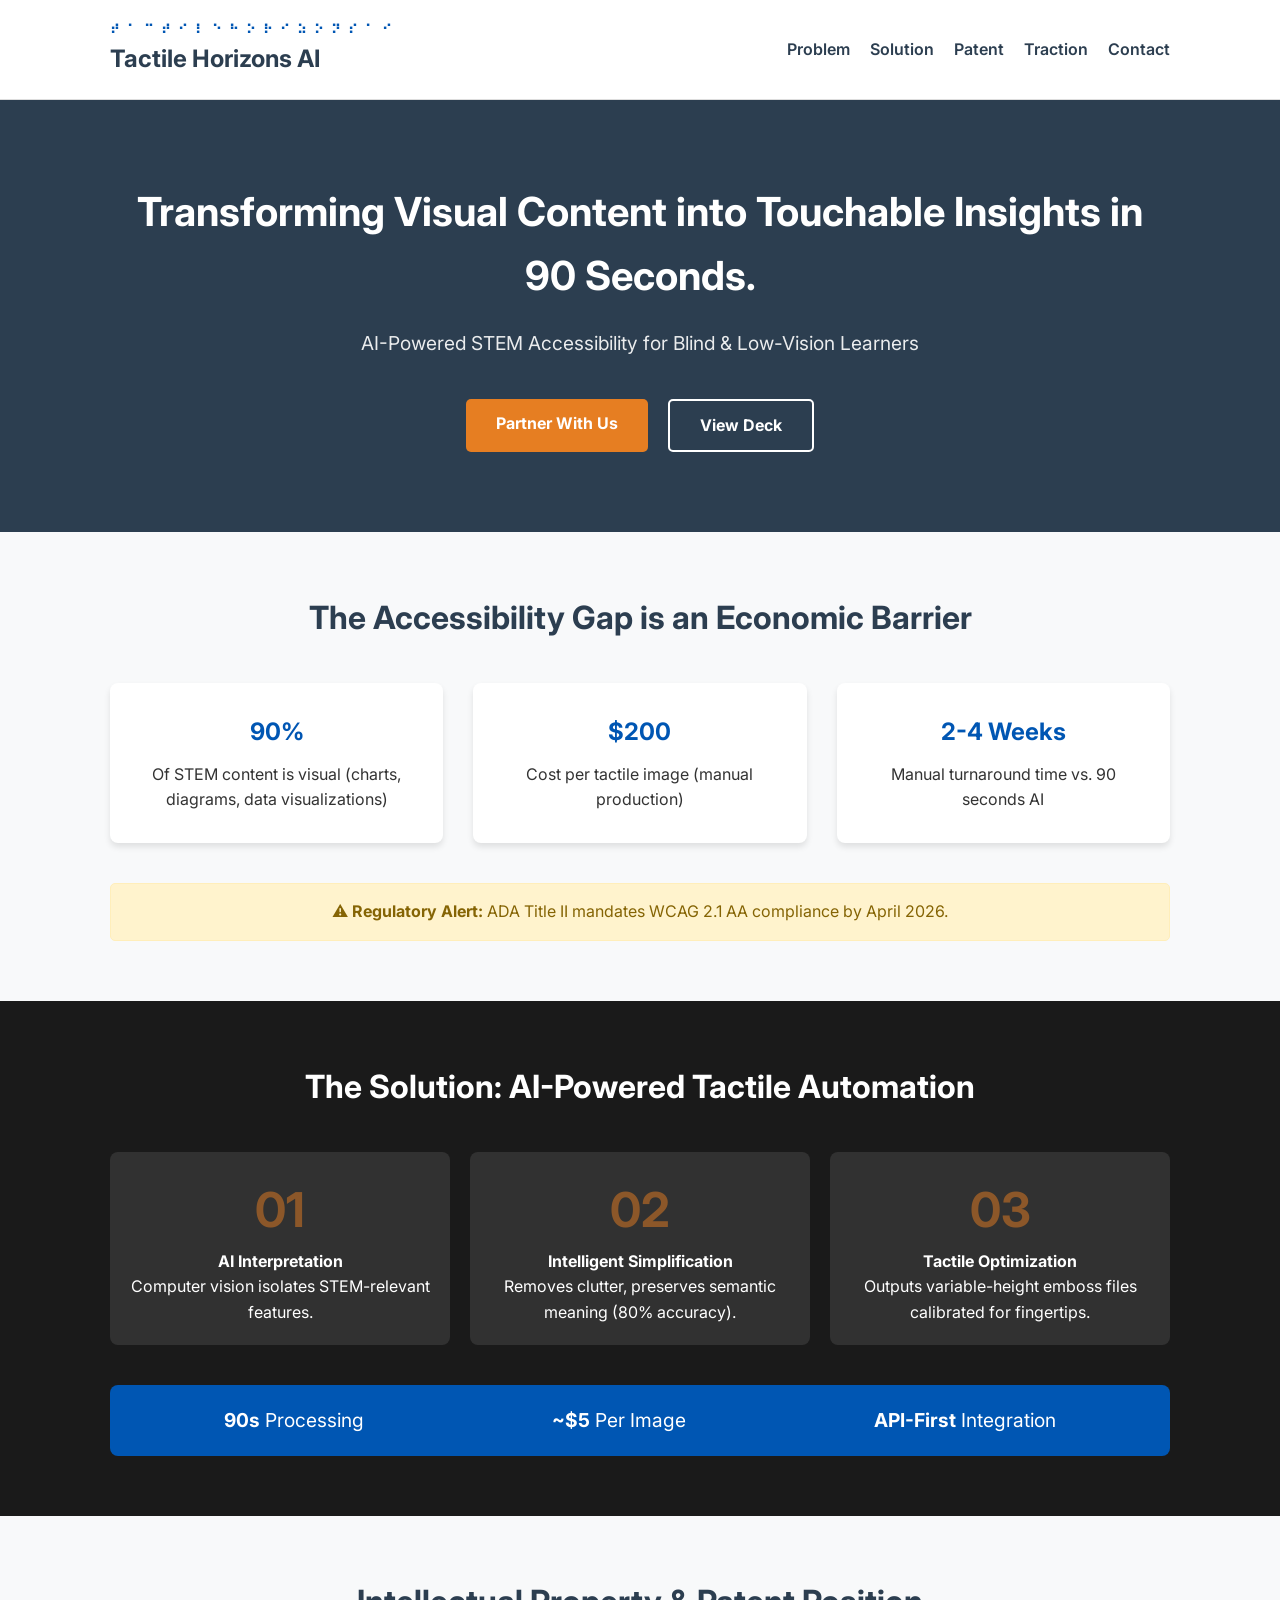
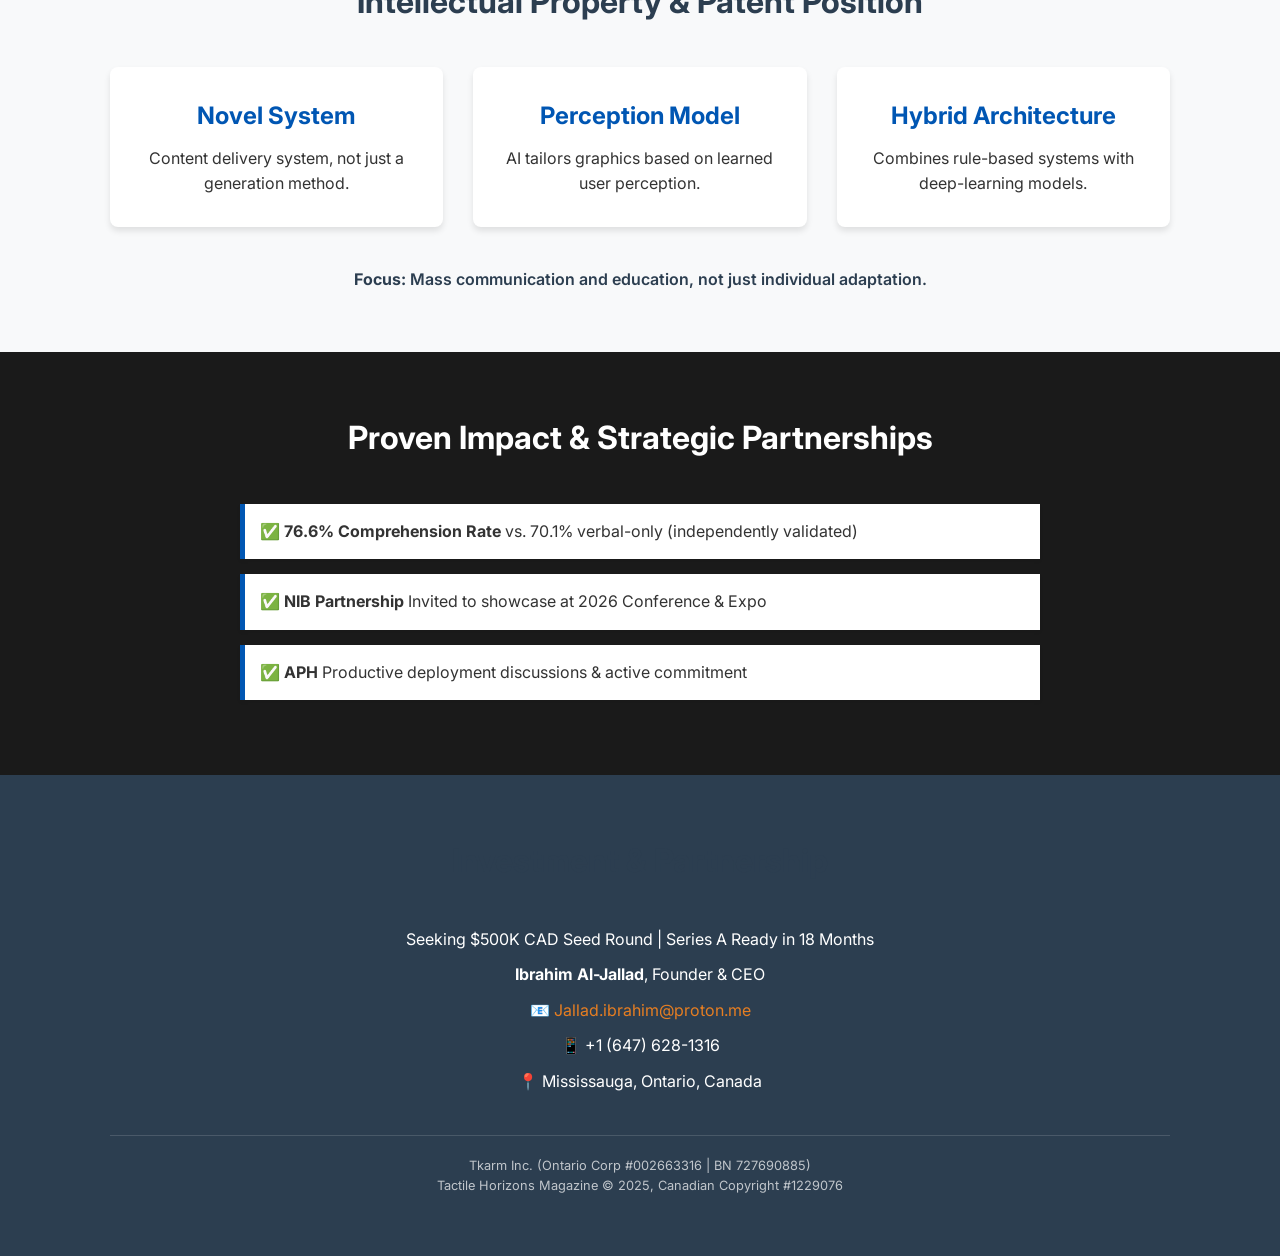
==== index.html @ e94f1ea8 "Add files via upload" ====
<!DOCTYPE html>
<html lang="en">
<head>
    <meta charset="UTF-8">
    <meta name="viewport" content="width=device-width, initial-scale=1.0">
    <meta name="description" content="Tactile Horizons AI transforms visual STEM content into optimized tactile graphics in 90 seconds. AI-Powered Accessibility for Blind & Low-Vision Learners.">
    <title>Tactile Horizons AI | STEM Accessibility</title>
    <link rel="stylesheet" href="styles.css">
    <!-- Google Fonts -->
    <link href="https://fonts.googleapis.com/css2?family=Inter:wght@400;600;700&display=swap" rel="stylesheet">
</head>
<body>

    <!-- Header -->
    <header>
        <div class="container">
            <div class="logo">
                <span class="braille">⠞ ⠁ ⠉ ⠞ ⠊ ⠇ ⠑ ⠓ ⠕ ⠗ ⠊ ⠵ ⠕ ⠝ ⠎ ⠁ ⠊</span>
                <h1>Tactile Horizons AI</h1>
            </div>
            <nav>
                <ul>
                    <li><a href="#problem">Problem</a></li>
                    <li><a href="#solution">Solution</a></li>
                    <li><a href="#patent">Patent</a></li>
                    <li><a href="#traction">Traction</a></li>
                    <li><a href="#contact">Contact</a></li>
                </ul>
            </nav>
        </div>
    </header>

    <!-- Hero Section -->
    <section class="hero">
        <div class="container">
            <h2>Transforming Visual Content into Touchable Insights in 90 Seconds.</h2>
            <p class="subtitle">AI-Powered STEM Accessibility for Blind & Low-Vision Learners</p>
            <div class="cta-group">
                <a href="#contact" class="btn primary">Partner With Us</a>
                <a href="https://tactilehorizonsai.github.io/" class="btn secondary">View Deck</a>
            </div>
        </div>
    </section>

    <!-- Problem Section -->
    <section id="problem" class="section-light">
        <div class="container">
            <h3>The Accessibility Gap is an Economic Barrier</h3>
            <div class="grid-3">
                <div class="card">
                    <h4>90%</h4>
                    <p>Of STEM content is visual (charts, diagrams, data visualizations)</p>
                </div>
                <div class="card">
                    <h4>$200</h4>
                    <p>Cost per tactile image (manual production)</p>
                </div>
                <div class="card">
                    <h4>2-4 Weeks</h4>
                    <p>Manual turnaround time vs. 90 seconds AI</p>
                </div>
            </div>
            <p class="alert">⚠️ <strong>Regulatory Alert:</strong> ADA Title II mandates WCAG 2.1 AA compliance by April 2026.</p>
        </div>
    </section>

    <!-- Solution Section -->
    <section id="solution" class="section-dark">
        <div class="container">
            <h3>The Solution: AI-Powered Tactile Automation</h3>
            <div class="process-flow">
                <div class="step">
                    <span class="step-num">01</span>
                    <h4>AI Interpretation</h4>
                    <p>Computer vision isolates STEM-relevant features.</p>
                </div>
                <div class="step">
                    <span class="step-num">02</span>
                    <h4>Intelligent Simplification</h4>
                    <p>Removes clutter, preserves semantic meaning (80% accuracy).</p>
                </div>
                <div class="step">
                    <span class="step-num">03</span>
                    <h4>Tactile Optimization</h4>
                    <p>Outputs variable-height emboss files calibrated for fingertips.</p>
                </div>
            </div>
            <div class="stats-bar">
                <div class="stat">
                    <strong>90s</strong> Processing
                </div>
                <div class="stat">
                    <strong>~$5</strong> Per Image
                </div>
                <div class="stat">
                    <strong>API-First</strong> Integration
                </div>
            </div>
        </div>
    </section>

    <!-- Patent Section (NEW) -->
    <section id="patent" class="section-light">
        <div class="container">
            <h3>Intellectual Property & Patent Position</h3>
            <div class="grid-3">
                <div class="card">
                    <h4>Novel System</h4>
                    <p>Content delivery system, not just a generation method.</p>
                </div>
                <div class="card">
                    <h4>Perception Model</h4>
                    <p>AI tailors graphics based on learned user perception.</p>
                </div>
                <div class="card">
                    <h4>Hybrid Architecture</h4>
                    <p>Combines rule-based systems with deep-learning models.</p>
                </div>
            </div>
            <p class="text-center"><strong>Focus:</strong> Mass communication and education, not just individual adaptation.</p>
        </div>
    </section>

    <!-- Traction Section -->
    <section id="traction" class="section-dark">
        <div class="container">
            <h3>Proven Impact & Strategic Partnerships</h3>
            <ul class="traction-list">
                <li>✅ <strong>76.6% Comprehension Rate</strong> vs. 70.1% verbal-only (independently validated)</li>
                <li>✅ <strong>NIB Partnership</strong> Invited to showcase at 2026 Conference & Expo</li>
                <li>✅ <strong>APH</strong> Productive deployment discussions & active commitment</li>
            </ul>
        </div>
    </section>

    <!-- Contact / Footer -->
    <footer id="contact">
        <div class="container">
            <h3>Investment & Partnership</h3>
            <p>Seeking $500K CAD Seed Round | Series A Ready in 18 Months</p>
            <div class="contact-info">
                <p><strong>Ibrahim Al-Jallad</strong>, Founder & CEO</p>
                <p>📧 <a href="mailto:Jallad.ibrahim@proton.me">Jallad.ibrahim@proton.me</a></p>
                <p>📱 +1 (647) 628-1316</p>
                <p>📍 Mississauga, Ontario, Canada</p>
            </div>
            <div class="legal">
                <p>Tkarm Inc. (Ontario Corp #002663316 | BN 727690885)</p>
                <p>Tactile Horizons Magazine © 2025, Canadian Copyright #1229076</p>
            </div>
        </div>
    </footer>

</body>
</html>
---- styles.css ----
:root {
    --primary: #0056b3; /* High contrast blue */
    --secondary: #2c3e50;
    --accent: #e67e22;
    --light: #f8f9fa;
    --dark: #1a1a1a;
    --text: #333;
    --font-main: 'Inter', sans-serif;
}

* {
    box-sizing: border-box;
    margin: 0;
    padding: 0;
}

body {
    font-family: var(--font-main);
    line-height: 1.6;
    color: var(--text);
    background-color: #fff;
}

.container {
    max-width: 1100px;
    margin: 0 auto;
    padding: 0 20px;
}

/* Header */
header {
    background: #fff;
    border-bottom: 1px solid #ddd;
    padding: 20px 0;
    position: sticky;
    top: 0;
    z-index: 1000;
}

header .container {
    display: flex;
    justify-content: space-between;
    align-items: center;
}

.logo .braille {
    display: block;
    font-size: 0.8rem;
    letter-spacing: 2px;
    color: var(--primary);
    font-weight: bold;
}

.logo h1 {
    font-size: 1.5rem;
    color: var(--secondary);
}

nav ul {
    list-style: none;
    display: flex;
    gap: 20px;
}

nav a {
    text-decoration: none;
    color: var(--secondary);
    font-weight: 600;
}

nav a:hover {
    color: var(--primary);
}

/* Hero */
.hero {
    background: var(--secondary);
    color: #fff;
    padding: 80px 0;
    text-align: center;
}

.hero h2 {
    font-size: 2.5rem;
    margin-bottom: 20px;
}

.subtitle {
    font-size: 1.2rem;
    margin-bottom: 40px;
    opacity: 0.9;
}

.cta-group {
    display: flex;
    justify-content: center;
    gap: 20px;
}

.btn {
    padding: 12px 30px;
    border-radius: 5px;
    text-decoration: none;
    font-weight: bold;
    transition: 0.3s;
}

.btn.primary {
    background: var(--accent);
    color: #fff;
}

.btn.secondary {
    background: transparent;
    border: 2px solid #fff;
    color: #fff;
}

.btn:hover {
    opacity: 0.9;
}

/* Sections */
section {
    padding: 60px 0;
}

.section-light {
    background: var(--light);
}

.section-dark {
    background: var(--dark);
    color: #fff;
}

h3 {
    text-align: center;
    font-size: 2rem;
    margin-bottom: 40px;
    color: var(--secondary);
}

.section-dark h3 {
    color: #fff;
}

/* Grids & Cards */
.grid-3 {
    display: grid;
    grid-template-columns: repeat(auto-fit, minmax(250px, 1fr));
    gap: 30px;
    margin-bottom: 40px;
}

.card {
    background: #fff;
    padding: 30px;
    border-radius: 8px;
    box-shadow: 0 4px 6px rgba(0,0,0,0.1);
    text-align: center;
}

.card h4 {
    font-size: 1.5rem;
    color: var(--primary);
    margin-bottom: 10px;
}

.alert {
    background: #fff3cd;
    color: #856404;
    padding: 15px;
    border-radius: 5px;
    text-align: center;
    border: 1px solid #ffeeba;
}

/* Process Flow */
.process-flow {
    display: flex;
    flex-wrap: wrap;
    justify-content: space-between;
    gap: 20px;
    margin-bottom: 40px;
}

.step {
    flex: 1;
    min-width: 250px;
    background: rgba(255,255,255,0.1);
    padding: 20px;
    border-radius: 8px;
    text-align: center;
}

.step-num {
    display: block;
    font-size: 3rem;
    font-weight: bold;
    color: var(--accent);
    opacity: 0.5;
}

.stats-bar {
    display: flex;
    justify-content: space-around;
    background: var(--primary);
    padding: 20px;
    border-radius: 8px;
    flex-wrap: wrap;
}

.stat {
    color: #fff;
    font-size: 1.2rem;
    text-align: center;
}

/* Traction List */
.traction-list {
    list-style: none;
    max-width: 800px;
    margin: 0 auto;
}

.traction-list li {
    background: #fff;
    color: var(--text);
    margin-bottom: 15px;
    padding: 15px;
    border-left: 5px solid var(--primary);
    box-shadow: 0 2px 4px rgba(0,0,0,0.05);
}

/* Patent Section Utilities */
.text-center {
    text-align: center;
    font-weight: 600;
    color: var(--secondary);
}

/* Footer */
footer {
    background: var(--secondary);
    color: #fff;
    padding: 60px 0;
    text-align: center;
}

.contact-info p {
    margin: 10px 0;
}

.contact-info a {
    color: var(--accent);
    text-decoration: none;
}

.legal {
    margin-top: 40px;
    font-size: 0.8rem;
    opacity: 0.7;
    border-top: 1px solid rgba(255,255,255,0.2);
    padding-top: 20px;
}

/* Mobile Responsiveness */
@media (max-width: 768px) {
    .hero h2 { font-size: 1.8rem; }
    header .container { flex-direction: column; gap: 20px; }
    .process-flow { flex-direction: column; }
}
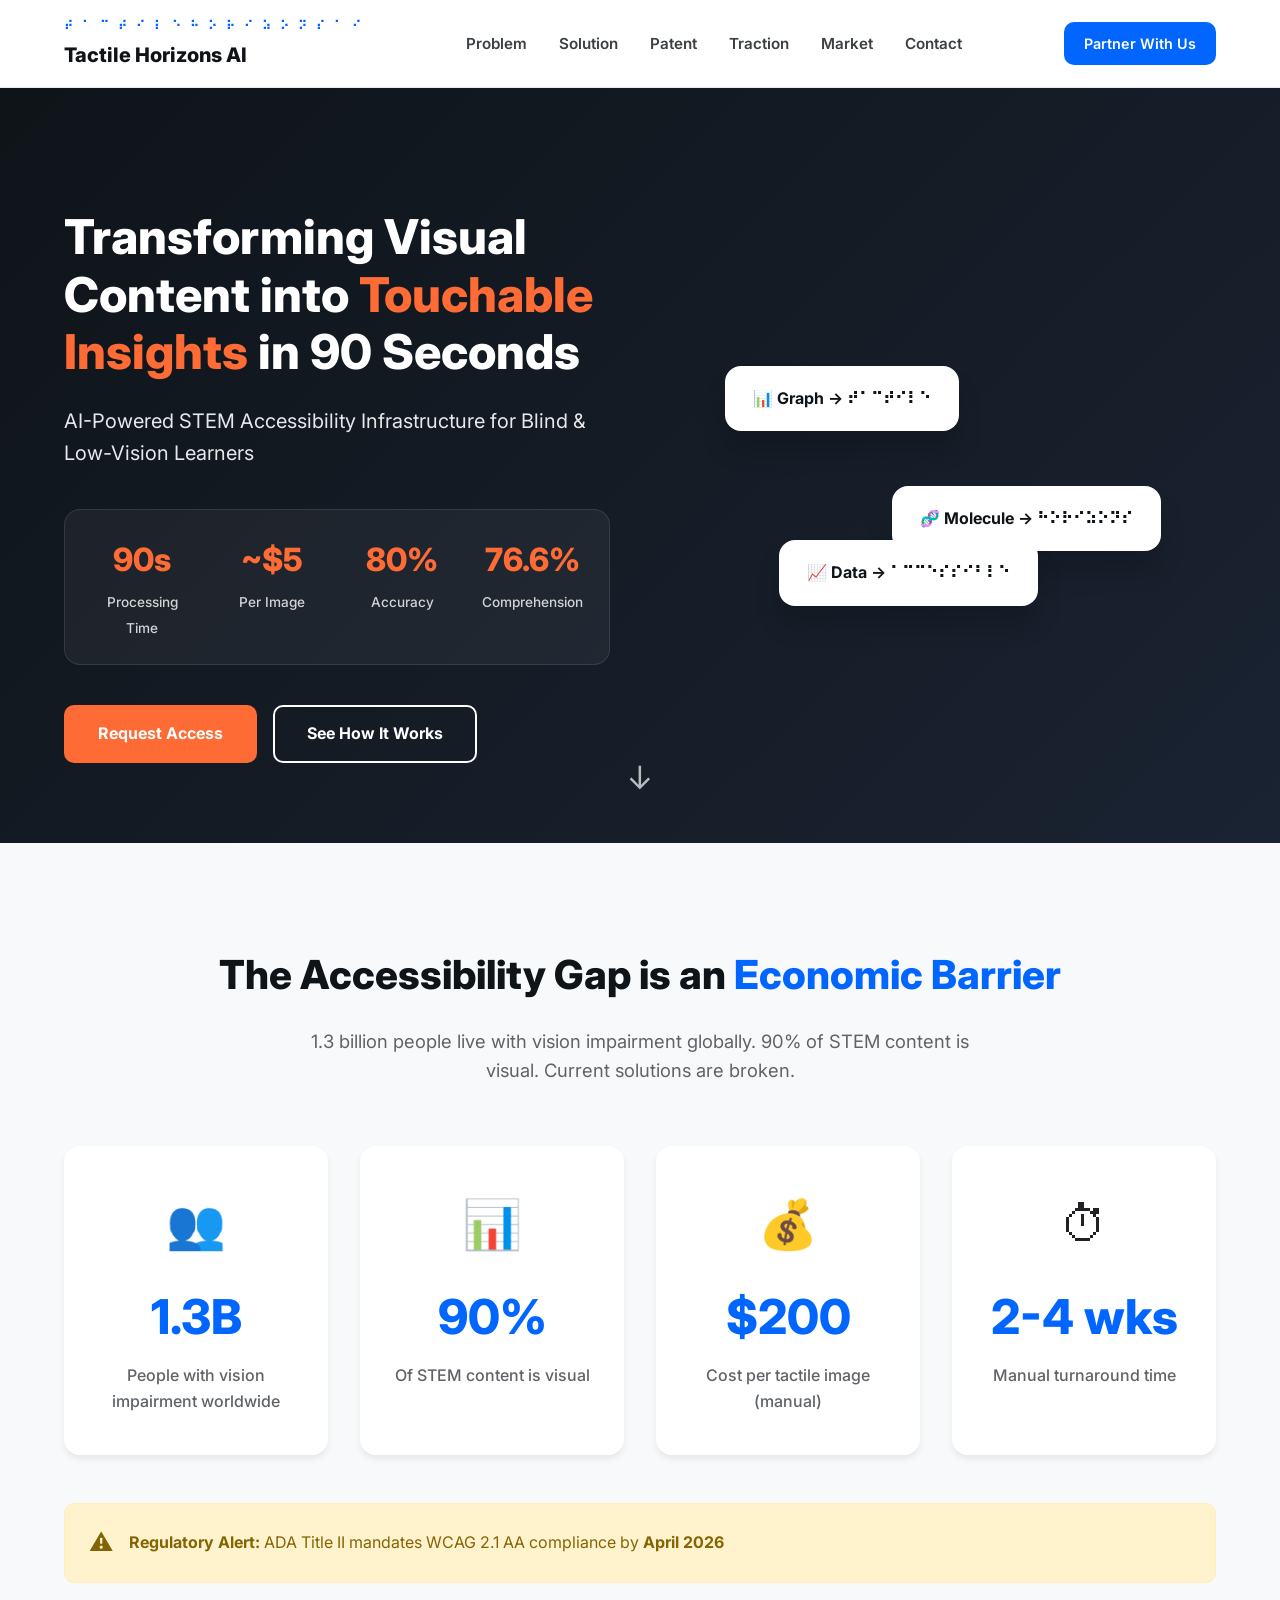
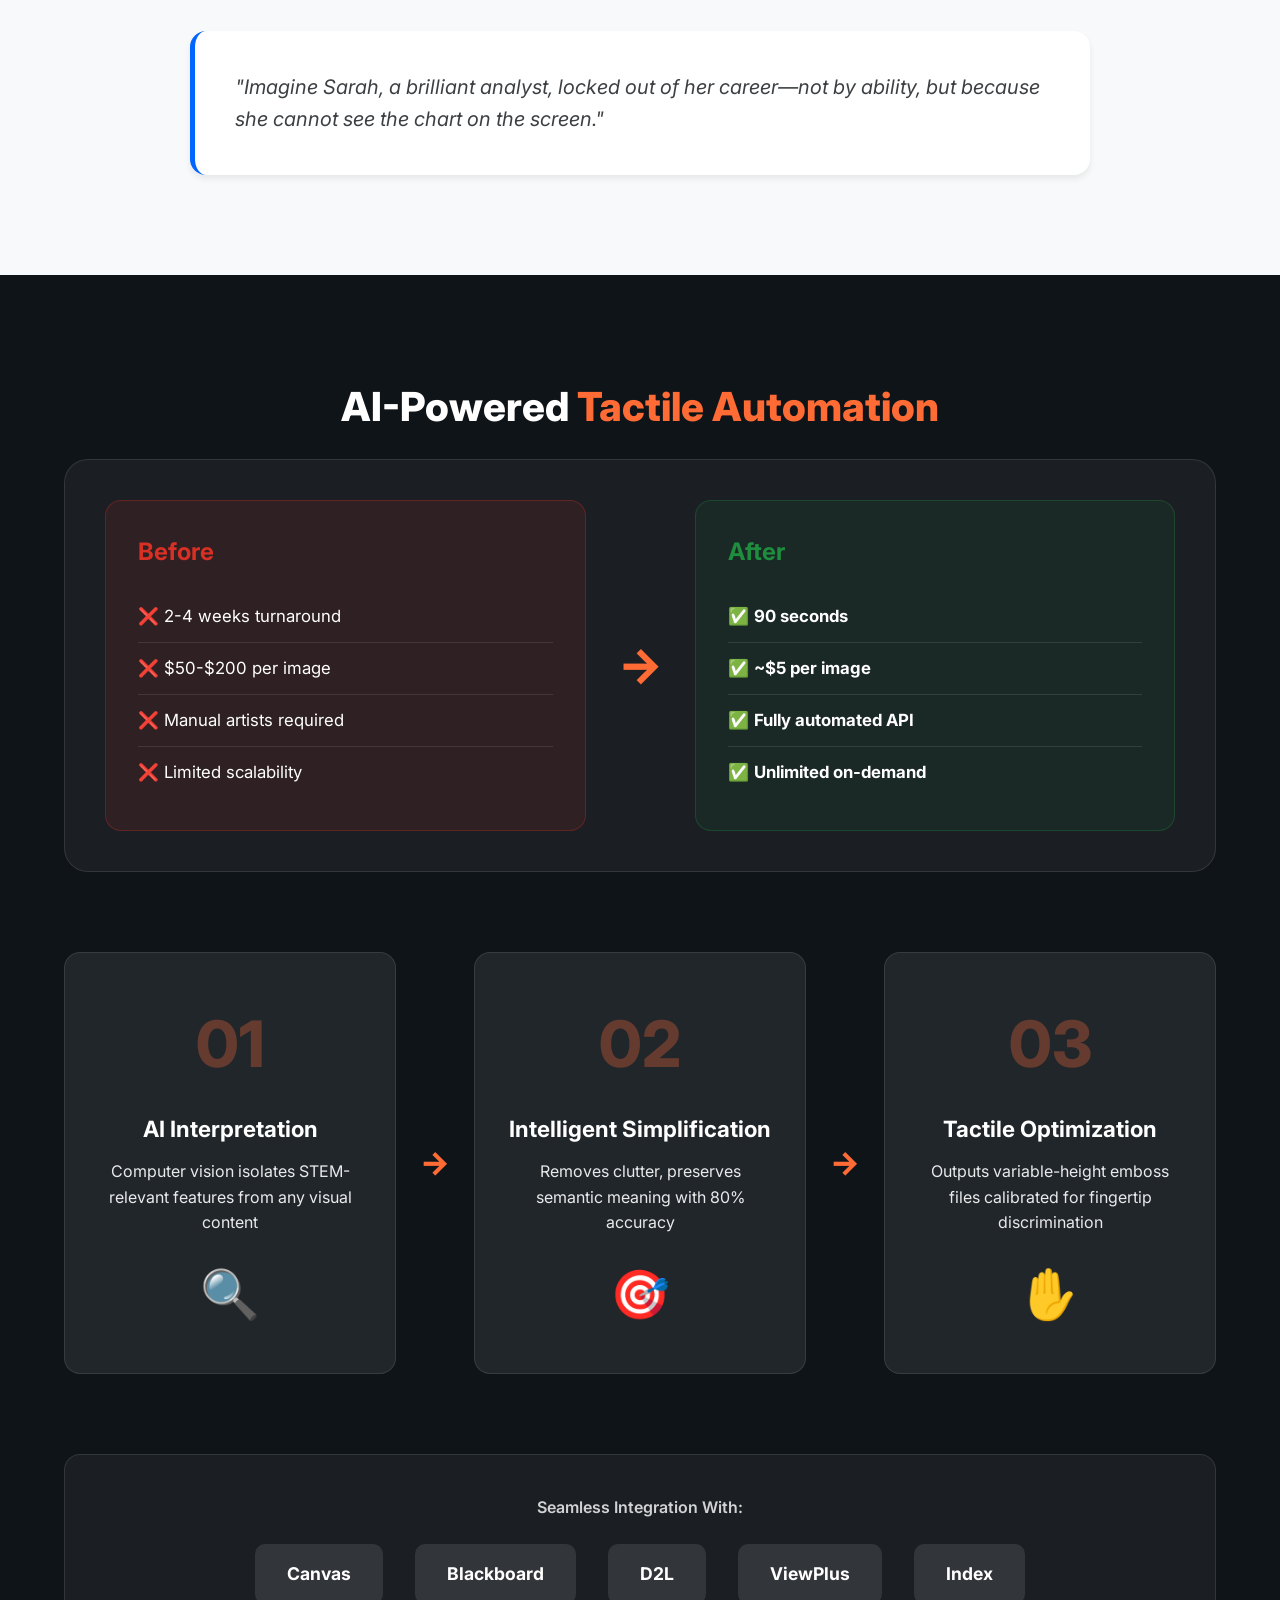
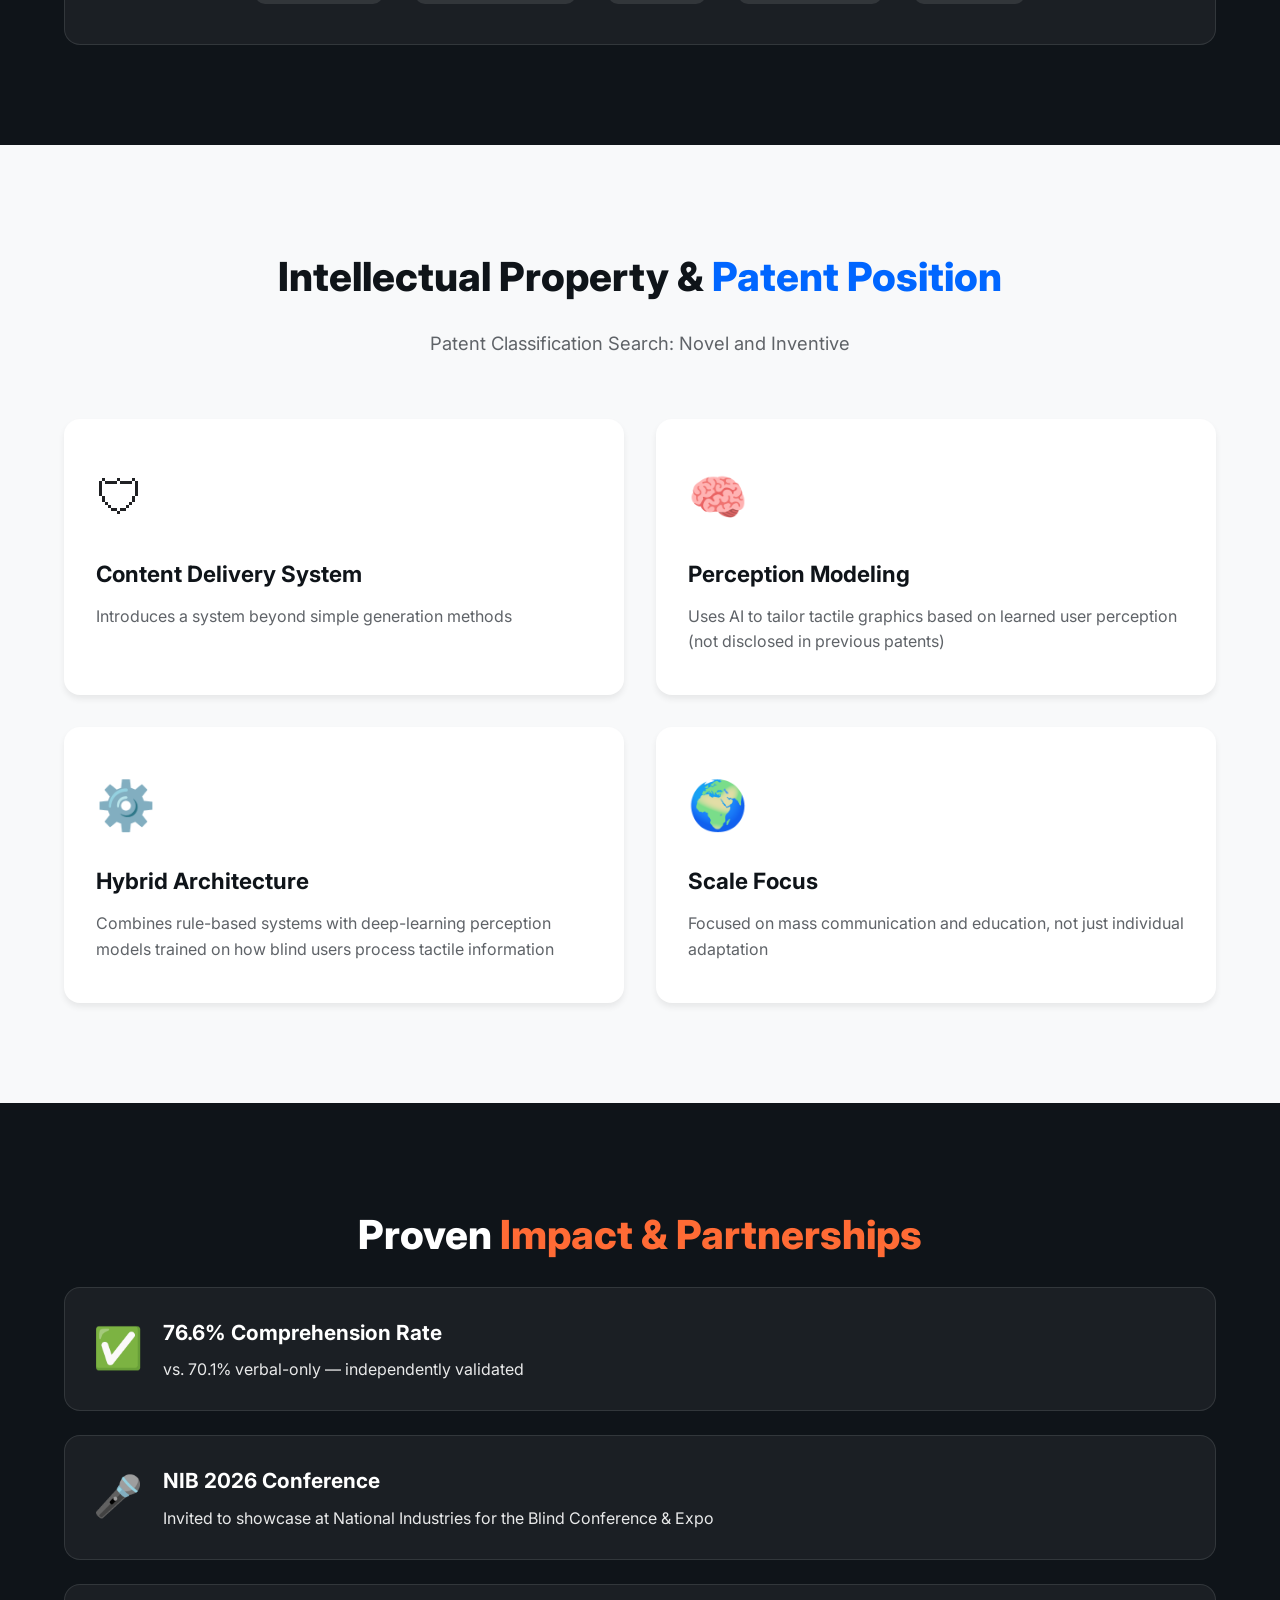
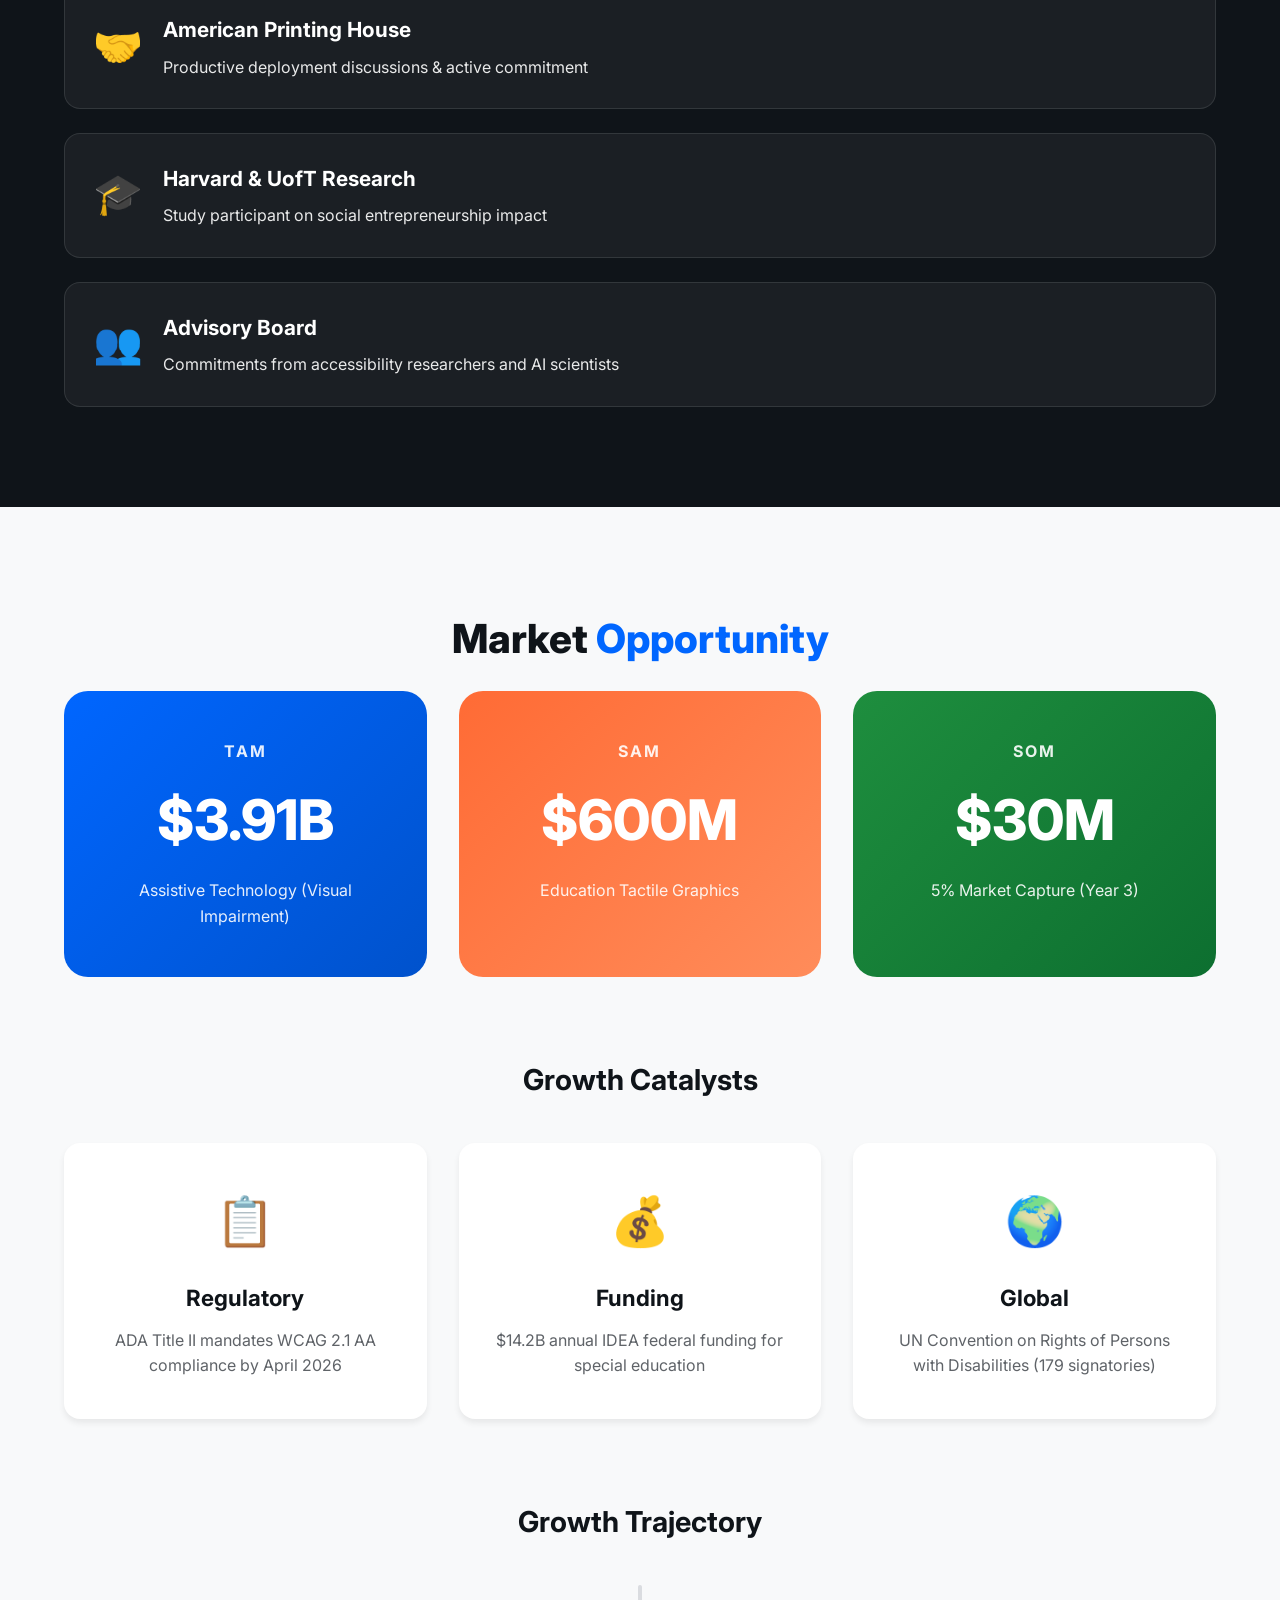
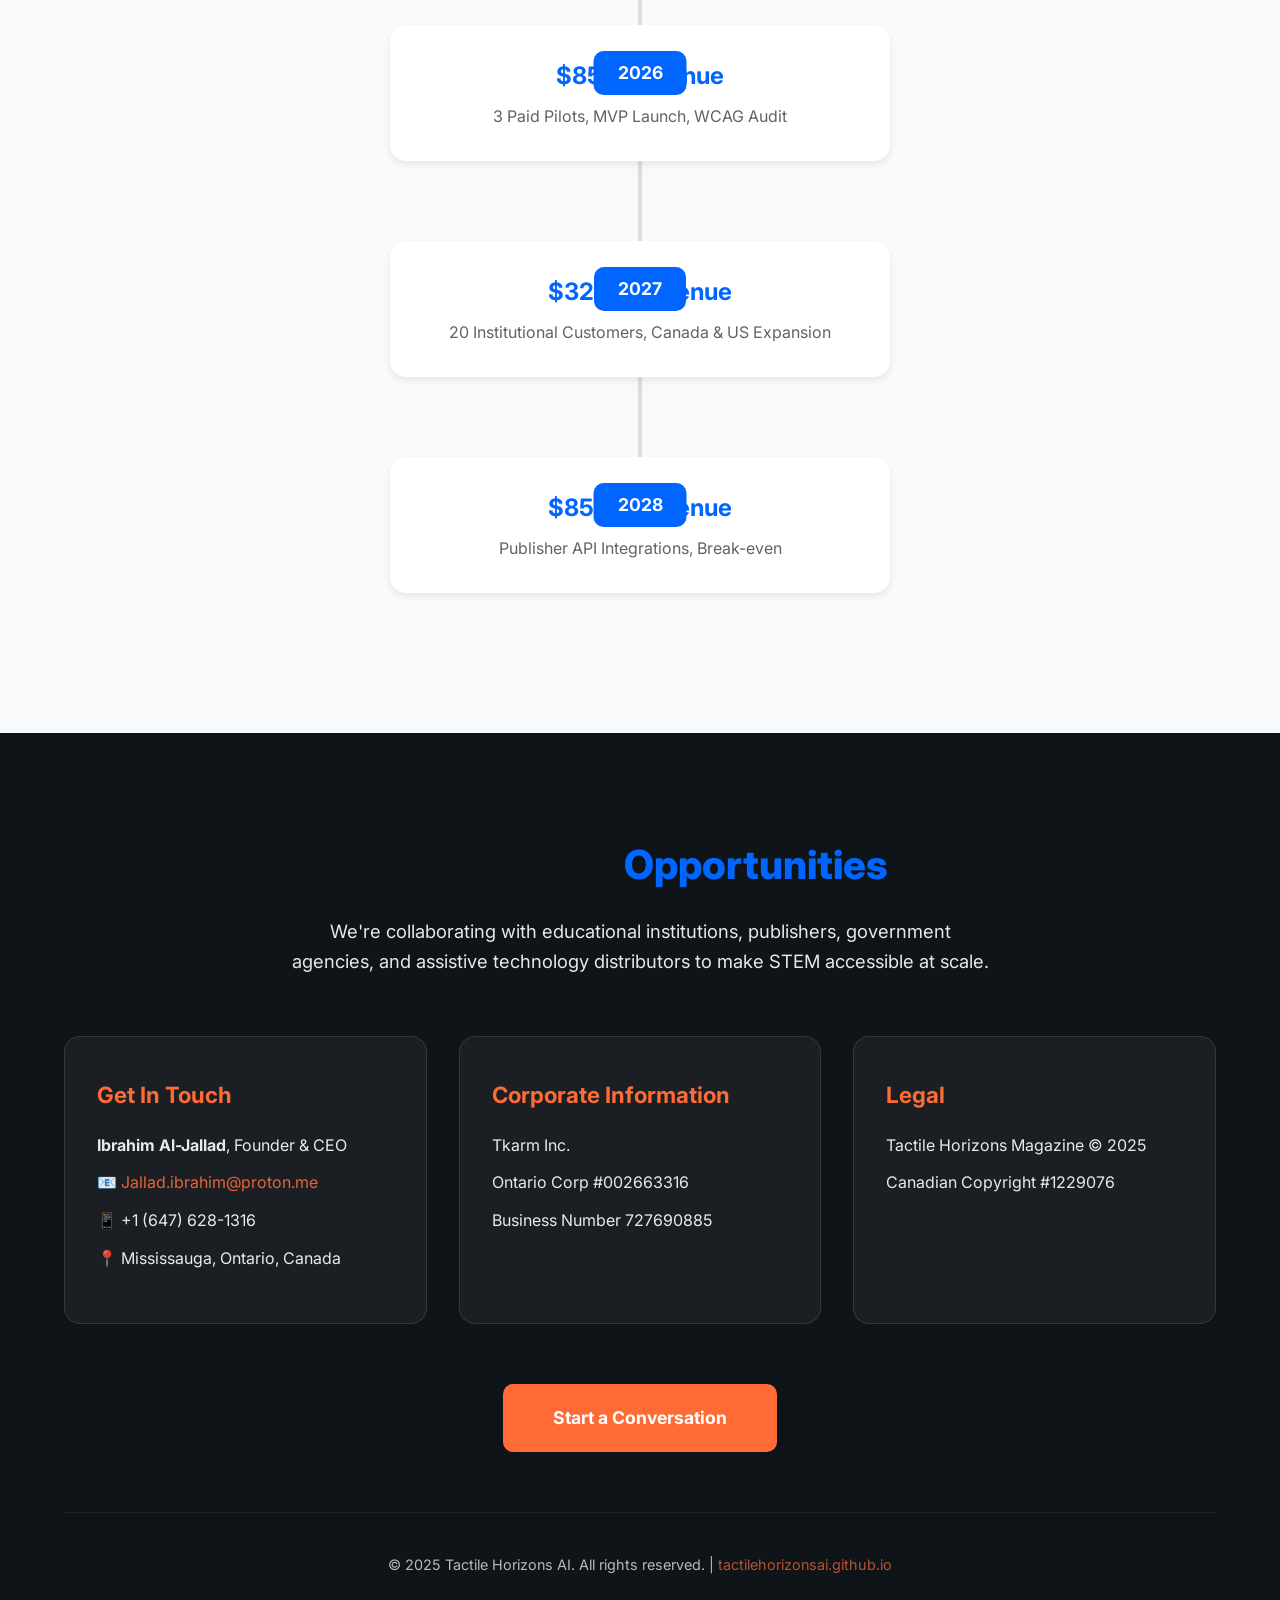
==== commit 8b8f5436: "Add files via upload" ====
--- a/index.html
+++ b/index.html
@@ -4,16 +4,16 @@
     <meta charset="UTF-8">
     <meta name="viewport" content="width=device-width, initial-scale=1.0">
     <meta name="description" content="Tactile Horizons AI transforms visual STEM content into optimized tactile graphics in 90 seconds. AI-Powered Accessibility for Blind & Low-Vision Learners.">
-    <title>Tactile Horizons AI | STEM Accessibility</title>
+    <title>Tactile Horizons AI | STEM Accessibility Infrastructure</title>
     <link rel="stylesheet" href="styles.css">
-    <!-- Google Fonts -->
-    <link href="https://fonts.googleapis.com/css2?family=Inter:wght@400;600;700&display=swap" rel="stylesheet">
+    <link href="https://fonts.googleapis.com/css2?family=Inter:wght@400;600;700;800&display=swap" rel="stylesheet">
+    <link rel="icon" href="data:image/svg+xml,<svg xmlns='http://www.w3.org/2000/svg' viewBox='0 0 100 100'><text y='.9em' font-size='90'>⠞</text></svg>">
 </head>
 <body>
 
-    <!-- Header -->
+    <!-- Animated Header -->
     <header>
-        <div class="container">
+        <div class="container nav-container">
             <div class="logo">
                 <span class="braille">⠞ ⠁ ⠉ ⠞ ⠊ ⠇ ⠑ ⠓ ⠕ ⠗ ⠊ ⠵ ⠕ ⠝ ⠎ ⠁ ⠊</span>
                 <h1>Tactile Horizons AI</h1>
@@ -24,132 +24,366 @@
                     <li><a href="#solution">Solution</a></li>
                     <li><a href="#patent">Patent</a></li>
                     <li><a href="#traction">Traction</a></li>
+                    <li><a href="#market">Market</a></li>
                     <li><a href="#contact">Contact</a></li>
                 </ul>
             </nav>
+            <a href="#contact" class="btn-nav">Partner With Us</a>
         </div>
     </header>
 
-    <!-- Hero Section -->
+    <!-- Hero Section with Animation -->
     <section class="hero">
         <div class="container">
-            <h2>Transforming Visual Content into Touchable Insights in 90 Seconds.</h2>
-            <p class="subtitle">AI-Powered STEM Accessibility for Blind & Low-Vision Learners</p>
-            <div class="cta-group">
-                <a href="#contact" class="btn primary">Partner With Us</a>
-                <a href="https://tactilehorizonsai.github.io/" class="btn secondary">View Deck</a>
-            </div>
-        </div>
+            <div class="hero-content">
+                <h2 class="animate-fade">Transforming Visual Content into <span class="highlight">Touchable Insights</span> in 90 Seconds</h2>
+                <p class="subtitle animate-fade-delay">AI-Powered STEM Accessibility Infrastructure for Blind & Low-Vision Learners</p>
+                <div class="hero-stats animate-fade-delay-2">
+                    <div class="stat-item">
+                        <span class="stat-number">90s</span>
+                        <span class="stat-label">Processing Time</span>
+                    </div>
+                    <div class="stat-item">
+                        <span class="stat-number">~$5</span>
+                        <span class="stat-label">Per Image</span>
+                    </div>
+                    <div class="stat-item">
+                        <span class="stat-number">80%</span>
+                        <span class="stat-label">Accuracy</span>
+                    </div>
+                    <div class="stat-item">
+                        <span class="stat-number">76.6%</span>
+                        <span class="stat-label">Comprehension</span>
+                    </div>
+                </div>
+                <div class="cta-group animate-fade-delay-3">
+                    <a href="#contact" class="btn primary">Request Access</a>
+                    <a href="#solution" class="btn secondary">See How It Works</a>
+                </div>
+            </div>
+            <div class="hero-visual">
+                <div class="floating-card card-1">📊 Graph → ⠞⠁⠉⠞⠊⠇⠑</div>
+                <div class="floating-card card-2">🧬 Molecule → ⠓⠕⠗⠊⠵⠕⠝⠎</div>
+                <div class="floating-card card-3">📈 Data → ⠁⠉⠉⠑⠎⠎⠊⠃⠇⠑</div>
+            </div>
+        </div>
+        <div class="scroll-indicator">↓</div>
     </section>
 
     <!-- Problem Section -->
     <section id="problem" class="section-light">
         <div class="container">
-            <h3>The Accessibility Gap is an Economic Barrier</h3>
-            <div class="grid-3">
-                <div class="card">
-                    <h4>90%</h4>
-                    <p>Of STEM content is visual (charts, diagrams, data visualizations)</p>
-                </div>
-                <div class="card">
-                    <h4>$200</h4>
-                    <p>Cost per tactile image (manual production)</p>
-                </div>
-                <div class="card">
-                    <h4>2-4 Weeks</h4>
-                    <p>Manual turnaround time vs. 90 seconds AI</p>
-                </div>
-            </div>
-            <p class="alert">⚠️ <strong>Regulatory Alert:</strong> ADA Title II mandates WCAG 2.1 AA compliance by April 2026.</p>
+            <h3 class="section-title">The Accessibility Gap is an <span class="highlight-text">Economic Barrier</span></h3>
+            <p class="section-intro">1.3 billion people live with vision impairment globally. 90% of STEM content is visual. Current solutions are broken.</p>
+            
+            <div class="grid-4">
+                <div class="metric-card">
+                    <div class="metric-icon">👥</div>
+                    <div class="metric-value">1.3B</div>
+                    <div class="metric-label">People with vision impairment worldwide</div>
+                </div>
+                <div class="metric-card">
+                    <div class="metric-icon">📊</div>
+                    <div class="metric-value">90%</div>
+                    <div class="metric-label">Of STEM content is visual</div>
+                </div>
+                <div class="metric-card">
+                    <div class="metric-icon">💰</div>
+                    <div class="metric-value">$200</div>
+                    <div class="metric-label">Cost per tactile image (manual)</div>
+                </div>
+                <div class="metric-card">
+                    <div class="metric-icon">⏱</div>
+                    <div class="metric-value">2-4 wks</div>
+                    <div class="metric-label">Manual turnaround time</div>
+                </div>
+            </div>
+
+            <div class="alert-box">
+                <span class="alert-icon">⚠️</span>
+                <div>
+                    <strong>Regulatory Alert:</strong> ADA Title II mandates WCAG 2.1 AA compliance by <strong>April 2026</strong>
+                </div>
+            </div>
+
+            <blockquote class="story-quote">
+                "Imagine Sarah, a brilliant analyst, locked out of her career—not by ability, but because she cannot see the chart on the screen."
+            </blockquote>
         </div>
     </section>
 
     <!-- Solution Section -->
     <section id="solution" class="section-dark">
         <div class="container">
-            <h3>The Solution: AI-Powered Tactile Automation</h3>
+            <h3 class="section-title">AI-Powered <span class="highlight-text">Tactile Automation</span></h3>
+            
+            <div class="comparison-banner">
+                <div class="comparison-item before">
+                    <h4>Before</h4>
+                    <ul>
+                        <li>❌ 2-4 weeks turnaround</li>
+                        <li>❌ $50-$200 per image</li>
+                        <li>❌ Manual artists required</li>
+                        <li>❌ Limited scalability</li>
+                    </ul>
+                </div>
+                <div class="comparison-arrow">→</div>
+                <div class="comparison-item after">
+                    <h4>After</h4>
+                    <ul>
+                        <li>✅ <strong>90 seconds</strong></li>
+                        <li>✅ <strong>~$5 per image</strong></li>
+                        <li>✅ <strong>Fully automated API</strong></li>
+                        <li>✅ <strong>Unlimited on-demand</strong></li>
+                    </ul>
+                </div>
+            </div>
+
             <div class="process-flow">
                 <div class="step">
-                    <span class="step-num">01</span>
+                    <div class="step-number">01</div>
                     <h4>AI Interpretation</h4>
-                    <p>Computer vision isolates STEM-relevant features.</p>
-                </div>
+                    <p>Computer vision isolates STEM-relevant features from any visual content</p>
+                    <div class="step-icon">🔍</div>
+                </div>
+                <div class="step-connector">→</div>
                 <div class="step">
-                    <span class="step-num">02</span>
+                    <div class="step-number">02</div>
                     <h4>Intelligent Simplification</h4>
-                    <p>Removes clutter, preserves semantic meaning (80% accuracy).</p>
-                </div>
+                    <p>Removes clutter, preserves semantic meaning with 80% accuracy</p>
+                    <div class="step-icon">🎯</div>
+                </div>
+                <div class="step-connector">→</div>
                 <div class="step">
-                    <span class="step-num">03</span>
+                    <div class="step-number">03</div>
                     <h4>Tactile Optimization</h4>
-                    <p>Outputs variable-height emboss files calibrated for fingertips.</p>
-                </div>
-            </div>
-            <div class="stats-bar">
-                <div class="stat">
-                    <strong>90s</strong> Processing
-                </div>
-                <div class="stat">
-                    <strong>~$5</strong> Per Image
-                </div>
-                <div class="stat">
-                    <strong>API-First</strong> Integration
-                </div>
-            </div>
-        </div>
-    </section>
-
-    <!-- Patent Section (NEW) -->
+                    <p>Outputs variable-height emboss files calibrated for fingertip discrimination</p>
+                    <div class="step-icon">✋</div>
+                </div>
+            </div>
+
+            <div class="integration-logos">
+                <p class="integration-label">Seamless Integration With:</p>
+                <div class="logo-grid">
+                    <div class="logo-item">Canvas</div>
+                    <div class="logo-item">Blackboard</div>
+                    <div class="logo-item">D2L</div>
+                    <div class="logo-item">ViewPlus</div>
+                    <div class="logo-item">Index</div>
+                </div>
+            </div>
+        </div>
+    </section>
+
+    <!-- Patent Section -->
     <section id="patent" class="section-light">
         <div class="container">
-            <h3>Intellectual Property & Patent Position</h3>
-            <div class="grid-3">
-                <div class="card">
-                    <h4>Novel System</h4>
-                    <p>Content delivery system, not just a generation method.</p>
-                </div>
-                <div class="card">
-                    <h4>Perception Model</h4>
-                    <p>AI tailors graphics based on learned user perception.</p>
-                </div>
-                <div class="card">
+            <h3 class="section-title">Intellectual Property & <span class="highlight-text">Patent Position</span></h3>
+            <p class="section-intro">Patent Classification Search: Novel and Inventive</p>
+            
+            <div class="grid-2">
+                <div class="patent-card">
+                    <div class="patent-icon">🛡</div>
+                    <h4>Content Delivery System</h4>
+                    <p>Introduces a system beyond simple generation methods</p>
+                </div>
+                <div class="patent-card">
+                    <div class="patent-icon">🧠</div>
+                    <h4>Perception Modeling</h4>
+                    <p>Uses AI to tailor tactile graphics based on learned user perception (not disclosed in previous patents)</p>
+                </div>
+                <div class="patent-card">
+                    <div class="patent-icon">⚙️</div>
                     <h4>Hybrid Architecture</h4>
-                    <p>Combines rule-based systems with deep-learning models.</p>
-                </div>
-            </div>
-            <p class="text-center"><strong>Focus:</strong> Mass communication and education, not just individual adaptation.</p>
+                    <p>Combines rule-based systems with deep-learning perception models trained on how blind users process tactile information</p>
+                </div>
+                <div class="patent-card">
+                    <div class="patent-icon">🌍</div>
+                    <h4>Scale Focus</h4>
+                    <p>Focused on mass communication and education, not just individual adaptation</p>
+                </div>
+            </div>
         </div>
     </section>
 
     <!-- Traction Section -->
     <section id="traction" class="section-dark">
         <div class="container">
-            <h3>Proven Impact & Strategic Partnerships</h3>
-            <ul class="traction-list">
-                <li>✅ <strong>76.6% Comprehension Rate</strong> vs. 70.1% verbal-only (independently validated)</li>
-                <li>✅ <strong>NIB Partnership</strong> Invited to showcase at 2026 Conference & Expo</li>
-                <li>✅ <strong>APH</strong> Productive deployment discussions & active commitment</li>
-            </ul>
-        </div>
-    </section>
-
-    <!-- Contact / Footer -->
+            <h3 class="section-title">Proven <span class="highlight-text">Impact & Partnerships</span></h3>
+            
+            <div class="traction-grid">
+                <div class="traction-item">
+                    <div class="traction-icon">✅</div>
+                    <div class="traction-content">
+                        <h4>76.6% Comprehension Rate</h4>
+                        <p>vs. 70.1% verbal-only — independently validated</p>
+                    </div>
+                </div>
+                <div class="traction-item">
+                    <div class="traction-icon">🎤</div>
+                    <div class="traction-content">
+                        <h4>NIB 2026 Conference</h4>
+                        <p>Invited to showcase at National Industries for the Blind Conference & Expo</p>
+                    </div>
+                </div>
+                <div class="traction-item">
+                    <div class="traction-icon">🤝</div>
+                    <div class="traction-content">
+                        <h4>American Printing House</h4>
+                        <p>Productive deployment discussions & active commitment</p>
+                    </div>
+                </div>
+                <div class="traction-item">
+                    <div class="traction-icon">🎓</div>
+                    <div class="traction-content">
+                        <h4>Harvard & UofT Research</h4>
+                        <p>Study participant on social entrepreneurship impact</p>
+                    </div>
+                </div>
+                <div class="traction-item">
+                    <div class="traction-icon">👥</div>
+                    <div class="traction-content">
+                        <h4>Advisory Board</h4>
+                        <p>Commitments from accessibility researchers and AI scientists</p>
+                    </div>
+                </div>
+            </div>
+        </div>
+    </section>
+
+    <!-- Market Section -->
+    <section id="market" class="section-light">
+        <div class="container">
+            <h3 class="section-title">Market <span class="highlight-text">Opportunity</span></h3>
+            
+            <div class="market-layers">
+                <div class="layer-card tam">
+                    <div class="layer-label">TAM</div>
+                    <div class="layer-value">$3.91B</div>
+                    <div class="layer-desc">Assistive Technology (Visual Impairment)</div>
+                </div>
+                <div class="layer-card sam">
+                    <div class="layer-label">SAM</div>
+                    <div class="layer-value">$600M</div>
+                    <div class="layer-desc">Education Tactile Graphics</div>
+                </div>
+                <div class="layer-card som">
+                    <div class="layer-label">SOM</div>
+                    <div class="layer-value">$30M</div>
+                    <div class="layer-desc">5% Market Capture (Year 3)</div>
+                </div>
+            </div>
+
+            <div class="catalysts-grid">
+                <h4>Growth Catalysts</h4>
+                <div class="grid-3">
+                    <div class="catalyst-card">
+                        <div class="catalyst-icon">📋</div>
+                        <h5>Regulatory</h5>
+                        <p>ADA Title II mandates WCAG 2.1 AA compliance by April 2026</p>
+                    </div>
+                    <div class="catalyst-card">
+                        <div class="catalyst-icon">💰</div>
+                        <h5>Funding</h5>
+                        <p>$14.2B annual IDEA federal funding for special education</p>
+                    </div>
+                    <div class="catalyst-card">
+                        <div class="catalyst-icon">🌍</div>
+                        <h5>Global</h5>
+                        <p>UN Convention on Rights of Persons with Disabilities (179 signatories)</p>
+                    </div>
+                </div>
+            </div>
+
+            <div class="roadmap-timeline">
+                <h4>Growth Trajectory</h4>
+                <div class="timeline">
+                    <div class="timeline-item">
+                        <div class="timeline-year">2026</div>
+                        <div class="timeline-content">
+                            <strong>$85K Revenue</strong>
+                            <p>3 Paid Pilots, MVP Launch, WCAG Audit</p>
+                        </div>
+                    </div>
+                    <div class="timeline-item">
+                        <div class="timeline-year">2027</div>
+                        <div class="timeline-content">
+                            <strong>$320K Revenue</strong>
+                            <p>20 Institutional Customers, Canada & US Expansion</p>
+                        </div>
+                    </div>
+                    <div class="timeline-item">
+                        <div class="timeline-year">2028</div>
+                        <div class="timeline-content">
+                            <strong>$850K Revenue</strong>
+                            <p>Publisher API Integrations, Break-even</p>
+                        </div>
+                    </div>
+                </div>
+            </div>
+        </div>
+    </section>
+
+    <!-- Contact Section -->
     <footer id="contact">
         <div class="container">
-            <h3>Investment & Partnership</h3>
-            <p>Seeking $500K CAD Seed Round | Series A Ready in 18 Months</p>
-            <div class="contact-info">
-                <p><strong>Ibrahim Al-Jallad</strong>, Founder & CEO</p>
-                <p>📧 <a href="mailto:Jallad.ibrahim@proton.me">Jallad.ibrahim@proton.me</a></p>
-                <p>📱 +1 (647) 628-1316</p>
-                <p>📍 Mississauga, Ontario, Canada</p>
-            </div>
-            <div class="legal">
-                <p>Tkarm Inc. (Ontario Corp #002663316 | BN 727690885)</p>
-                <p>Tactile Horizons Magazine © 2025, Canadian Copyright #1229076</p>
+            <h3 class="section-title">Partnership <span class="highlight-text">Opportunities</span></h3>
+            <p class="footer-intro">We're collaborating with educational institutions, publishers, government agencies, and assistive technology distributors to make STEM accessible at scale.</p>
+            
+            <div class="contact-grid">
+                <div class="contact-card">
+                    <h4>Get In Touch</h4>
+                    <p><strong>Ibrahim Al-Jallad</strong>, Founder & CEO</p>
+                    <p>📧 <a href="mailto:Jallad.ibrahim@proton.me">Jallad.ibrahim@proton.me</a></p>
+                    <p>📱 +1 (647) 628-1316</p>
+                    <p>📍 Mississauga, Ontario, Canada</p>
+                </div>
+                <div class="contact-card">
+                    <h4>Corporate Information</h4>
+                    <p>Tkarm Inc.</p>
+                    <p>Ontario Corp #002663316</p>
+                    <p>Business Number 727690885</p>
+                </div>
+                <div class="contact-card">
+                    <h4>Legal</h4>
+                    <p>Tactile Horizons Magazine © 2025</p>
+                    <p>Canadian Copyright #1229076</p>
+                </div>
+            </div>
+
+            <div class="footer-cta">
+                <a href="mailto:Jallad.ibrahim@proton.me" class="btn primary large">Start a Conversation</a>
+            </div>
+
+            <div class="legal-line">
+                <p>© 2025 Tactile Horizons AI. All rights reserved. | <a href="https://tactilehorizonsai.github.io/">tactilehorizonsai.github.io</a></p>
             </div>
         </div>
     </footer>
 
+    <script>
+        // Smooth scroll for navigation
+        document.querySelectorAll('a[href^="#"]').forEach(anchor => {
+            anchor.addEventListener('click', function (e) {
+                e.preventDefault();
+                document.querySelector(this.getAttribute('href')).scrollIntoView({
+                    behavior: 'smooth'
+                });
+            });
+        });
+
+        // Simple fade-in animation on scroll
+        const observer = new IntersectionObserver((entries) => {
+            entries.forEach(entry => {
+                if (entry.isIntersecting) {
+                    entry.target.classList.add('visible');
+                }
+            });
+        }, { threshold: 0.1 });
+
+        document.querySelectorAll('.metric-card, .patent-card, .traction-item, .layer-card, .catalyst-card').forEach(el => {
+            observer.observe(el);
+        });
+    </script>
 </body>
 </html>
--- a/styles.css
+++ b/styles.css
@@ -1,11 +1,31 @@
 :root {
-    --primary: #0056b3; /* High contrast blue */
-    --secondary: #2c3e50;
-    --accent: #e67e22;
-    --light: #f8f9fa;
-    --dark: #1a1a1a;
-    --text: #333;
-    --font-main: 'Inter', sans-serif;
+    --primary: #0066FF;
+    --primary-dark: #0052CC;
+    --secondary: #0F1419;
+    --accent: #FF6B35;
+    --accent-light: #FF8C5A;
+    --light: #F8F9FA;
+    --white: #FFFFFF;
+    --gray-100: #F1F3F4;
+    --gray-200: #E8EAED;
+    --gray-300: #DADCE0;
+    --gray-400: #9AA0A6;
+    --gray-500: #5F6368;
+    --gray-600: #3C4043;
+    --gray-700: #202124;
+    --success: #1E8E3E;
+    --warning: #F9AB00;
+    --error: #D93025;
+    --font-main: 'Inter', -apple-system, BlinkMacSystemFont, sans-serif;
+    --transition: all 0.3s cubic-bezier(0.4, 0, 0.2, 1);
+    --shadow-sm: 0 1px 2px rgba(0,0,0,0.05);
+    --shadow-md: 0 4px 6px rgba(0,0,0,0.07);
+    --shadow-lg: 0 10px 15px rgba(0,0,0,0.1);
+    --shadow-xl: 0 20px 25px rgba(0,0,0,0.15);
+    --radius-sm: 6px;
+    --radius-md: 10px;
+    --radius-lg: 16px;
+    --radius-xl: 24px;
 }
 
 * {
@@ -14,30 +34,37 @@
     padding: 0;
 }
 
+html {
+    scroll-behavior: smooth;
+}
+
 body {
     font-family: var(--font-main);
     line-height: 1.6;
-    color: var(--text);
-    background-color: #fff;
+    color: var(--gray-700);
+    background-color: var(--white);
+    overflow-x: hidden;
 }
 
 .container {
-    max-width: 1100px;
+    max-width: 1200px;
     margin: 0 auto;
-    padding: 0 20px;
+    padding: 0 24px;
 }
 
 /* Header */
 header {
-    background: #fff;
-    border-bottom: 1px solid #ddd;
-    padding: 20px 0;
+    background: var(--white);
+    border-bottom: 1px solid var(--gray-200);
+    padding: 16px 0;
     position: sticky;
     top: 0;
     z-index: 1000;
-}
-
-header .container {
+    backdrop-filter: blur(10px);
+    background: rgba(255, 255, 255, 0.95);
+}
+
+.nav-container {
     display: flex;
     justify-content: space-between;
     align-items: center;
@@ -45,84 +72,232 @@
 
 .logo .braille {
     display: block;
-    font-size: 0.8rem;
-    letter-spacing: 2px;
+    font-size: 0.75rem;
+    letter-spacing: 3px;
     color: var(--primary);
-    font-weight: bold;
+    font-weight: 700;
+    margin-bottom: 4px;
 }
 
 .logo h1 {
-    font-size: 1.5rem;
+    font-size: 1.25rem;
     color: var(--secondary);
+    font-weight: 800;
 }
 
 nav ul {
     list-style: none;
     display: flex;
-    gap: 20px;
+    gap: 32px;
 }
 
 nav a {
     text-decoration: none;
-    color: var(--secondary);
+    color: var(--gray-600);
     font-weight: 600;
+    font-size: 0.95rem;
+    transition: var(--transition);
 }
 
 nav a:hover {
     color: var(--primary);
 }
 
-/* Hero */
+.btn-nav {
+    background: var(--primary);
+    color: var(--white);
+    padding: 10px 20px;
+    border-radius: var(--radius-md);
+    text-decoration: none;
+    font-weight: 600;
+    font-size: 0.9rem;
+    transition: var(--transition);
+}
+
+.btn-nav:hover {
+    background: var(--primary-dark);
+    transform: translateY(-2px);
+}
+
+/* Hero Section */
 .hero {
-    background: var(--secondary);
-    color: #fff;
-    padding: 80px 0;
-    text-align: center;
-}
-
-.hero h2 {
-    font-size: 2.5rem;
-    margin-bottom: 20px;
+    background: linear-gradient(135deg, var(--secondary) 0%, #1a2332 100%);
+    color: var(--white);
+    padding: 120px 0 80px;
+    position: relative;
+    overflow: hidden;
+}
+
+.hero .container {
+    display: grid;
+    grid-template-columns: 1fr 1fr;
+    gap: 60px;
+    align-items: center;
+}
+
+.hero-content h2 {
+    font-size: 3rem;
+    font-weight: 800;
+    line-height: 1.2;
+    margin-bottom: 24px;
+}
+
+.highlight {
+    color: var(--accent);
+    position: relative;
+}
+
+.highlight::after {
+    content: '';
+    position: absolute;
+    bottom: 4px;
+    left: 0;
+    width: 100%;
+    height: 8px;
+    background: var(--accent);
+    opacity: 0.3;
+    z-index: -1;
 }
 
 .subtitle {
-    font-size: 1.2rem;
+    font-size: 1.25rem;
+    opacity: 0.9;
     margin-bottom: 40px;
-    opacity: 0.9;
+    font-weight: 400;
+}
+
+.hero-stats {
+    display: grid;
+    grid-template-columns: repeat(4, 1fr);
+    gap: 24px;
+    margin-bottom: 40px;
+    padding: 24px;
+    background: rgba(255, 255, 255, 0.05);
+    border-radius: var(--radius-lg);
+    border: 1px solid rgba(255, 255, 255, 0.1);
+}
+
+.stat-item {
+    text-align: center;
+}
+
+.stat-number {
+    display: block;
+    font-size: 2rem;
+    font-weight: 800;
+    color: var(--accent);
+    margin-bottom: 4px;
+}
+
+.stat-label {
+    font-size: 0.85rem;
+    opacity: 0.8;
+    font-weight: 500;
 }
 
 .cta-group {
     display: flex;
-    justify-content: center;
-    gap: 20px;
+    gap: 16px;
 }
 
 .btn {
-    padding: 12px 30px;
-    border-radius: 5px;
+    padding: 14px 32px;
+    border-radius: var(--radius-md);
     text-decoration: none;
-    font-weight: bold;
-    transition: 0.3s;
+    font-weight: 700;
+    font-size: 1rem;
+    transition: var(--transition);
+    display: inline-block;
+    border: 2px solid transparent;
 }
 
 .btn.primary {
     background: var(--accent);
-    color: #fff;
+    color: var(--white);
+}
+
+.btn.primary:hover {
+    background: var(--accent-light);
+    transform: translateY(-3px);
+    box-shadow: var(--shadow-lg);
 }
 
 .btn.secondary {
     background: transparent;
-    border: 2px solid #fff;
-    color: #fff;
-}
-
-.btn:hover {
-    opacity: 0.9;
+    border: 2px solid var(--white);
+    color: var(--white);
+}
+
+.btn.secondary:hover {
+    background: var(--white);
+    color: var(--secondary);
+    transform: translateY(-3px);
+}
+
+.btn.large {
+    padding: 18px 48px;
+    font-size: 1.1rem;
+}
+
+.hero-visual {
+    position: relative;
+    height: 400px;
+}
+
+.floating-card {
+    position: absolute;
+    background: var(--white);
+    color: var(--secondary);
+    padding: 20px 28px;
+    border-radius: var(--radius-lg);
+    font-weight: 700;
+    font-size: 1rem;
+    box-shadow: var(--shadow-xl);
+    animation: float 6s ease-in-out infinite;
+}
+
+.card-1 {
+    top: 20%;
+    left: 10%;
+    animation-delay: 0s;
+}
+
+.card-2 {
+    top: 50%;
+    right: 10%;
+    animation-delay: 2s;
+}
+
+.card-3 {
+    bottom: 20%;
+    left: 20%;
+    animation-delay: 4s;
+}
+
+@keyframes float {
+    0%, 100% { transform: translateY(0px); }
+    50% { transform: translateY(-20px); }
+}
+
+.scroll-indicator {
+    position: absolute;
+    bottom: 40px;
+    left: 50%;
+    transform: translateX(-50%);
+    font-size: 2rem;
+    color: var(--white);
+    opacity: 0.7;
+    animation: bounce 2s infinite;
+}
+
+@keyframes bounce {
+    0%, 100% { transform: translateX(-50%) translateY(0px); }
+    50% { transform: translateX(-50%) translateY(10px); }
 }
 
 /* Sections */
 section {
-    padding: 60px 0;
+    padding: 100px 0;
 }
 
 .section-light {
@@ -130,144 +305,743 @@
 }
 
 .section-dark {
-    background: var(--dark);
-    color: #fff;
-}
-
-h3 {
-    text-align: center;
+    background: var(--secondary);
+    color: var(--white);
+}
+
+.section-title {
+    text-align: center;
+    font-size: 2.5rem;
+    font-weight: 800;
+    margin-bottom: 20px;
+    color: var(--secondary);
+}
+
+.section-dark .section-title {
+    color: var(--white);
+}
+
+.highlight-text {
+    color: var(--primary);
+}
+
+.section-dark .highlight-text {
+    color: var(--accent);
+}
+
+.section-intro {
+    text-align: center;
+    font-size: 1.15rem;
+    color: var(--gray-500);
+    max-width: 700px;
+    margin: 0 auto 60px;
+}
+
+.section-dark .section-intro {
+    color: var(--gray-300);
+}
+
+/* Problem Section */
+.grid-4 {
+    display: grid;
+    grid-template-columns: repeat(auto-fit, minmax(250px, 1fr));
+    gap: 32px;
+    margin-bottom: 48px;
+}
+
+.metric-card {
+    background: var(--white);
+    padding: 40px 32px;
+    border-radius: var(--radius-lg);
+    text-align: center;
+    box-shadow: var(--shadow-md);
+    transition: var(--transition);
+    opacity: 0;
+    transform: translateY(30px);
+}
+
+.metric-card.visible {
+    opacity: 1;
+    transform: translateY(0);
+}
+
+.metric-card:hover {
+    transform: translateY(-8px);
+    box-shadow: var(--shadow-xl);
+}
+
+.metric-icon {
+    font-size: 3rem;
+    margin-bottom: 16px;
+}
+
+.metric-value {
+    font-size: 3rem;
+    font-weight: 800;
+    color: var(--primary);
+    margin-bottom: 8px;
+}
+
+.metric-label {
+    font-size: 1rem;
+    color: var(--gray-500);
+    font-weight: 500;
+}
+
+.alert-box {
+    background: #FFF3CD;
+    color: #856404;
+    padding: 20px 24px;
+    border-radius: var(--radius-md);
+    border: 1px solid #FFEEBA;
+    display: flex;
+    align-items: center;
+    gap: 16px;
+    margin-bottom: 48px;
+}
+
+.alert-icon {
+    font-size: 1.5rem;
+}
+
+.story-quote {
+    background: var(--white);
+    padding: 40px;
+    border-radius: var(--radius-lg);
+    border-left: 5px solid var(--primary);
+    font-size: 1.25rem;
+    font-style: italic;
+    color: var(--gray-600);
+    box-shadow: var(--shadow-md);
+    max-width: 900px;
+    margin: 0 auto;
+}
+
+/* Solution Section */
+.comparison-banner {
+    display: grid;
+    grid-template-columns: 1fr auto 1fr;
+    gap: 32px;
+    align-items: center;
+    margin-bottom: 80px;
+    padding: 40px;
+    background: rgba(255, 255, 255, 0.05);
+    border-radius: var(--radius-xl);
+    border: 1px solid rgba(255, 255, 255, 0.1);
+}
+
+.comparison-item {
+    padding: 32px;
+    border-radius: var(--radius-lg);
+}
+
+.comparison-item.before {
+    background: rgba(217, 48, 37, 0.1);
+    border: 1px solid rgba(217, 48, 37, 0.3);
+}
+
+.comparison-item.after {
+    background: rgba(30, 142, 62, 0.1);
+    border: 1px solid rgba(30, 142, 62, 0.3);
+}
+
+.comparison-item h4 {
+    font-size: 1.5rem;
+    margin-bottom: 20px;
+    font-weight: 700;
+}
+
+.comparison-item.before h4 {
+    color: var(--error);
+}
+
+.comparison-item.after h4 {
+    color: var(--success);
+}
+
+.comparison-item ul {
+    list-style: none;
+}
+
+.comparison-item li {
+    padding: 12px 0;
+    font-size: 1.05rem;
+    border-bottom: 1px solid rgba(255, 255, 255, 0.1);
+}
+
+.comparison-item li:last-child {
+    border-bottom: none;
+}
+
+.comparison-arrow {
+    font-size: 3rem;
+    color: var(--accent);
+    font-weight: 800;
+}
+
+.process-flow {
+    display: flex;
+    justify-content: space-between;
+    align-items: center;
+    gap: 24px;
+    margin-bottom: 80px;
+    flex-wrap: wrap;
+}
+
+.step {
+    flex: 1;
+    min-width: 280px;
+    background: rgba(255, 255, 255, 0.08);
+    padding: 40px 32px;
+    border-radius: var(--radius-lg);
+    text-align: center;
+    position: relative;
+    transition: var(--transition);
+    border: 1px solid rgba(255, 255, 255, 0.1);
+}
+
+.step:hover {
+    background: rgba(255, 255, 255, 0.12);
+    transform: translateY(-5px);
+}
+
+.step-number {
+    display: inline-block;
+    font-size: 4rem;
+    font-weight: 800;
+    color: var(--accent);
+    opacity: 0.3;
+    margin-bottom: 16px;
+}
+
+.step h4 {
+    font-size: 1.4rem;
+    margin-bottom: 12px;
+    color: var(--white);
+}
+
+.step p {
+    font-size: 1rem;
+    opacity: 0.9;
+    margin-bottom: 20px;
+}
+
+.step-icon {
+    font-size: 3rem;
+}
+
+.step-connector {
     font-size: 2rem;
+    color: var(--accent);
+    font-weight: 800;
+}
+
+.integration-logos {
+    text-align: center;
+    padding: 40px;
+    background: rgba(255, 255, 255, 0.05);
+    border-radius: var(--radius-lg);
+    border: 1px solid rgba(255, 255, 255, 0.1);
+}
+
+.integration-label {
+    font-size: 1rem;
+    opacity: 0.8;
+    margin-bottom: 24px;
+    font-weight: 600;
+}
+
+.logo-grid {
+    display: flex;
+    justify-content: center;
+    gap: 32px;
+    flex-wrap: wrap;
+}
+
+.logo-item {
+    background: rgba(255, 255, 255, 0.1);
+    padding: 16px 32px;
+    border-radius: var(--radius-md);
+    font-weight: 700;
+    font-size: 1.1rem;
+    color: var(--white);
+}
+
+/* Patent Section */
+.grid-2 {
+    display: grid;
+    grid-template-columns: repeat(auto-fit, minmax(400px, 1fr));
+    gap: 32px;
+}
+
+.patent-card {
+    background: var(--white);
+    padding: 40px 32px;
+    border-radius: var(--radius-lg);
+    box-shadow: var(--shadow-md);
+    transition: var(--transition);
+    opacity: 0;
+    transform: translateY(30px);
+}
+
+.patent-card.visible {
+    opacity: 1;
+    transform: translateY(0);
+}
+
+.patent-card:hover {
+    transform: translateY(-8px);
+    box-shadow: var(--shadow-xl);
+}
+
+.patent-icon {
+    font-size: 3rem;
+    margin-bottom: 20px;
+}
+
+.patent-card h4 {
+    font-size: 1.4rem;
+    color: var(--secondary);
+    margin-bottom: 12px;
+}
+
+.patent-card p {
+    color: var(--gray-500);
+    font-size: 1rem;
+}
+
+/* Traction Section */
+.traction-grid {
+    display: grid;
+    gap: 24px;
+}
+
+.traction-item {
+    display: flex;
+    align-items: flex-start;
+    gap: 20px;
+    padding: 28px;
+    background: rgba(255, 255, 255, 0.05);
+    border-radius: var(--radius-lg);
+    border: 1px solid rgba(255, 255, 255, 0.1);
+    transition: var(--transition);
+    opacity: 0;
+    transform: translateX(-30px);
+}
+
+.traction-item.visible {
+    opacity: 1;
+    transform: translateX(0);
+}
+
+.traction-item:hover {
+    background: rgba(255, 255, 255, 0.08);
+}
+
+.traction-icon {
+    font-size: 2.5rem;
+    flex-shrink: 0;
+}
+
+.traction-content h4 {
+    font-size: 1.3rem;
+    margin-bottom: 8px;
+    color: var(--white);
+}
+
+.traction-content p {
+    opacity: 0.9;
+    font-size: 1rem;
+}
+
+/* Market Section */
+.market-layers {
+    display: grid;
+    grid-template-columns: repeat(3, 1fr);
+    gap: 32px;
+    margin-bottom: 80px;
+}
+
+.layer-card {
+    padding: 48px 32px;
+    border-radius: var(--radius-xl);
+    text-align: center;
+    transition: var(--transition);
+    opacity: 0;
+    transform: translateY(30px);
+}
+
+.layer-card.visible {
+    opacity: 1;
+    transform: translateY(0);
+}
+
+.layer-card:hover {
+    transform: translateY(-10px);
+}
+
+.layer-card.tam {
+    background: linear-gradient(135deg, var(--primary) 0%, var(--primary-dark) 100%);
+    color: var(--white);
+}
+
+.layer-card.sam {
+    background: linear-gradient(135deg, var(--accent) 0%, var(--accent-light) 100%);
+    color: var(--white);
+}
+
+.layer-card.som {
+    background: linear-gradient(135deg, var(--success) 0%, #0d6f30 100%);
+    color: var(--white);
+}
+
+.layer-label {
+    font-size: 1rem;
+    font-weight: 700;
+    opacity: 0.9;
+    margin-bottom: 12px;
+    letter-spacing: 2px;
+}
+
+.layer-value {
+    font-size: 3.5rem;
+    font-weight: 800;
+    margin-bottom: 12px;
+}
+
+.layer-desc {
+    font-size: 1rem;
+    opacity: 0.9;
+}
+
+.catalysts-grid {
+    margin-bottom: 80px;
+}
+
+.catalysts-grid h4 {
+    text-align: center;
+    font-size: 1.8rem;
     margin-bottom: 40px;
     color: var(--secondary);
 }
 
-.section-dark h3 {
-    color: #fff;
-}
-
-/* Grids & Cards */
 .grid-3 {
     display: grid;
-    grid-template-columns: repeat(auto-fit, minmax(250px, 1fr));
-    gap: 30px;
+    grid-template-columns: repeat(auto-fit, minmax(300px, 1fr));
+    gap: 32px;
+}
+
+.catalyst-card {
+    background: var(--white);
+    padding: 40px 32px;
+    border-radius: var(--radius-lg);
+    text-align: center;
+    box-shadow: var(--shadow-md);
+    transition: var(--transition);
+    opacity: 0;
+    transform: translateY(30px);
+}
+
+.catalyst-card.visible {
+    opacity: 1;
+    transform: translateY(0);
+}
+
+.catalyst-card:hover {
+    transform: translateY(-8px);
+    box-shadow: var(--shadow-xl);
+}
+
+.catalyst-icon {
+    font-size: 3rem;
+    margin-bottom: 20px;
+}
+
+.catalyst-card h5 {
+    font-size: 1.4rem;
+    color: var(--secondary);
+    margin-bottom: 12px;
+}
+
+.catalyst-card p {
+    color: var(--gray-500);
+    font-size: 1rem;
+}
+
+.roadmap-timeline h4 {
+    text-align: center;
+    font-size: 1.8rem;
     margin-bottom: 40px;
-}
-
-.card {
-    background: #fff;
-    padding: 30px;
-    border-radius: 8px;
-    box-shadow: 0 4px 6px rgba(0,0,0,0.1);
-    text-align: center;
-}
-
-.card h4 {
+    color: var(--secondary);
+}
+
+.timeline {
+    position: relative;
+    max-width: 900px;
+    margin: 0 auto;
+}
+
+.timeline::before {
+    content: '';
+    position: absolute;
+    left: 50%;
+    transform: translateX(-50%);
+    width: 4px;
+    height: 100%;
+    background: var(--gray-300);
+    border-radius: 2px;
+}
+
+.timeline-item {
+    display: flex;
+    justify-content: center;
+    align-items: center;
+    margin-bottom: 40px;
+    position: relative;
+}
+
+.timeline-year {
+    position: absolute;
+    left: 50%;
+    transform: translateX(-50%);
+    background: var(--primary);
+    color: var(--white);
+    padding: 8px 24px;
+    border-radius: var(--radius-md);
+    font-weight: 700;
+    font-size: 1.1rem;
+    z-index: 1;
+}
+
+.timeline-content {
+    background: var(--white);
+    padding: 32px;
+    border-radius: var(--radius-lg);
+    box-shadow: var(--shadow-md);
+    margin-top: 40px;
+    text-align: center;
+    width: 100%;
+    max-width: 500px;
+}
+
+.timeline-content strong {
+    display: block;
     font-size: 1.5rem;
     color: var(--primary);
-    margin-bottom: 10px;
-}
-
-.alert {
-    background: #fff3cd;
-    color: #856404;
-    padding: 15px;
-    border-radius: 5px;
-    text-align: center;
-    border: 1px solid #ffeeba;
-}
-
-/* Process Flow */
-.process-flow {
-    display: flex;
-    flex-wrap: wrap;
-    justify-content: space-between;
-    gap: 20px;
-    margin-bottom: 40px;
-}
-
-.step {
-    flex: 1;
-    min-width: 250px;
-    background: rgba(255,255,255,0.1);
-    padding: 20px;
-    border-radius: 8px;
-    text-align: center;
-}
-
-.step-num {
-    display: block;
-    font-size: 3rem;
-    font-weight: bold;
-    color: var(--accent);
-    opacity: 0.5;
-}
-
-.stats-bar {
-    display: flex;
-    justify-content: space-around;
-    background: var(--primary);
-    padding: 20px;
-    border-radius: 8px;
-    flex-wrap: wrap;
-}
-
-.stat {
-    color: #fff;
-    font-size: 1.2rem;
-    text-align: center;
-}
-
-/* Traction List */
-.traction-list {
-    list-style: none;
-    max-width: 800px;
-    margin: 0 auto;
-}
-
-.traction-list li {
-    background: #fff;
-    color: var(--text);
-    margin-bottom: 15px;
-    padding: 15px;
-    border-left: 5px solid var(--primary);
-    box-shadow: 0 2px 4px rgba(0,0,0,0.05);
-}
-
-/* Patent Section Utilities */
-.text-center {
-    text-align: center;
-    font-weight: 600;
-    color: var(--secondary);
+    margin-bottom: 8px;
+}
+
+.timeline-content p {
+    color: var(--gray-500);
+    font-size: 1rem;
 }
 
 /* Footer */
 footer {
     background: var(--secondary);
-    color: #fff;
-    padding: 60px 0;
-    text-align: center;
-}
-
-.contact-info p {
-    margin: 10px 0;
-}
-
-.contact-info a {
+    color: var(--white);
+    padding: 100px 0 60px;
+}
+
+.footer-intro {
+    text-align: center;
+    font-size: 1.15rem;
+    opacity: 0.9;
+    max-width: 700px;
+    margin: 0 auto 60px;
+}
+
+.contact-grid {
+    display: grid;
+    grid-template-columns: repeat(auto-fit, minmax(300px, 1fr));
+    gap: 32px;
+    margin-bottom: 60px;
+}
+
+.contact-card {
+    background: rgba(255, 255, 255, 0.05);
+    padding: 40px 32px;
+    border-radius: var(--radius-lg);
+    border: 1px solid rgba(255, 255, 255, 0.1);
+}
+
+.contact-card h4 {
+    font-size: 1.4rem;
+    margin-bottom: 20px;
+    color: var(--accent);
+}
+
+.contact-card p {
+    margin-bottom: 12px;
+    font-size: 1rem;
+    opacity: 0.9;
+}
+
+.contact-card a {
     color: var(--accent);
     text-decoration: none;
 }
 
-.legal {
-    margin-top: 40px;
-    font-size: 0.8rem;
+.contact-card a:hover {
+    text-decoration: underline;
+}
+
+.footer-cta {
+    text-align: center;
+    margin-bottom: 60px;
+}
+
+.legal-line {
+    text-align: center;
+    padding-top: 40px;
+    border-top: 1px solid rgba(255, 255, 255, 0.1);
+    font-size: 0.9rem;
     opacity: 0.7;
-    border-top: 1px solid rgba(255,255,255,0.2);
-    padding-top: 20px;
+}
+
+.legal-line a {
+    color: var(--accent);
+    text-decoration: none;
+}
+
+/* Animations */
+.animate-fade {
+    animation: fadeInUp 0.8s ease-out;
+}
+
+.animate-fade-delay {
+    animation: fadeInUp 0.8s ease-out 0.2s backwards;
+}
+
+.animate-fade-delay-2 {
+    animation: fadeInUp 0.8s ease-out 0.4s backwards;
+}
+
+.animate-fade-delay-3 {
+    animation: fadeInUp 0.8s ease-out 0.6s backwards;
+}
+
+@keyframes fadeInUp {
+    from {
+        opacity: 0;
+        transform: translateY(30px);
+    }
+    to {
+        opacity: 1;
+        transform: translateY(0);
+    }
 }
 
 /* Mobile Responsiveness */
+@media (max-width: 1024px) {
+    .hero .container {
+        grid-template-columns: 1fr;
+        gap: 40px;
+    }
+
+    .hero-visual {
+        display: none;
+    }
+
+    .hero-stats {
+        grid-template-columns: repeat(2, 1fr);
+    }
+
+    .market-layers {
+        grid-template-columns: 1fr;
+    }
+
+    .timeline::before {
+        left: 20px;
+    }
+
+    .timeline-year {
+        left: 20px;
+        transform: translateX(-50%);
+    }
+
+    .timeline-content {
+        margin-left: 60px;
+        text-align: left;
+    }
+}
+
 @media (max-width: 768px) {
-    .hero h2 { font-size: 1.8rem; }
-    header .container { flex-direction: column; gap: 20px; }
-    .process-flow { flex-direction: column; }
+    .nav-container {
+        flex-direction: column;
+        gap: 20px;
+    }
+
+    nav ul {
+        gap: 20px;
+        flex-wrap: wrap;
+        justify-content: center;
+    }
+
+    .hero-content h2 {
+        font-size: 2rem;
+    }
+
+    .section-title {
+        font-size: 2rem;
+    }
+
+    .comparison-banner {
+        grid-template-columns: 1fr;
+    }
+
+    .comparison-arrow {
+        transform: rotate(90deg);
+    }
+
+    .process-flow {
+        flex-direction: column;
+    }
+
+    .step-connector {
+        transform: rotate(90deg);
+    }
+
+    .grid-2, .grid-3, .grid-4 {
+        grid-template-columns: 1fr;
+    }
+
+    .cta-group {
+        flex-direction: column;
+    }
+
+    .btn {
+        width: 100%;
+        text-align: center;
+    }
+}
+
+/* Accessibility */
+@media (prefers-reduced-motion: reduce) {
+    * {
+        animation: none !important;
+        transition: none !important;
+    }
+}
+
+:focus-visible {
+    outline: 3px solid var(--accent);
+    outline-offset: 2px;
+}
+
+/* Print Styles */
+@media print {
+    header, .scroll-indicator, .cta-group, .footer-cta {
+        display: none;
+    }
+
+    body {
+        background: var(--white);
+        color: var(--black);
+    }
+
+    .section-dark {
+        background: var(--white);
+        color: var(--black);
+    }
 }
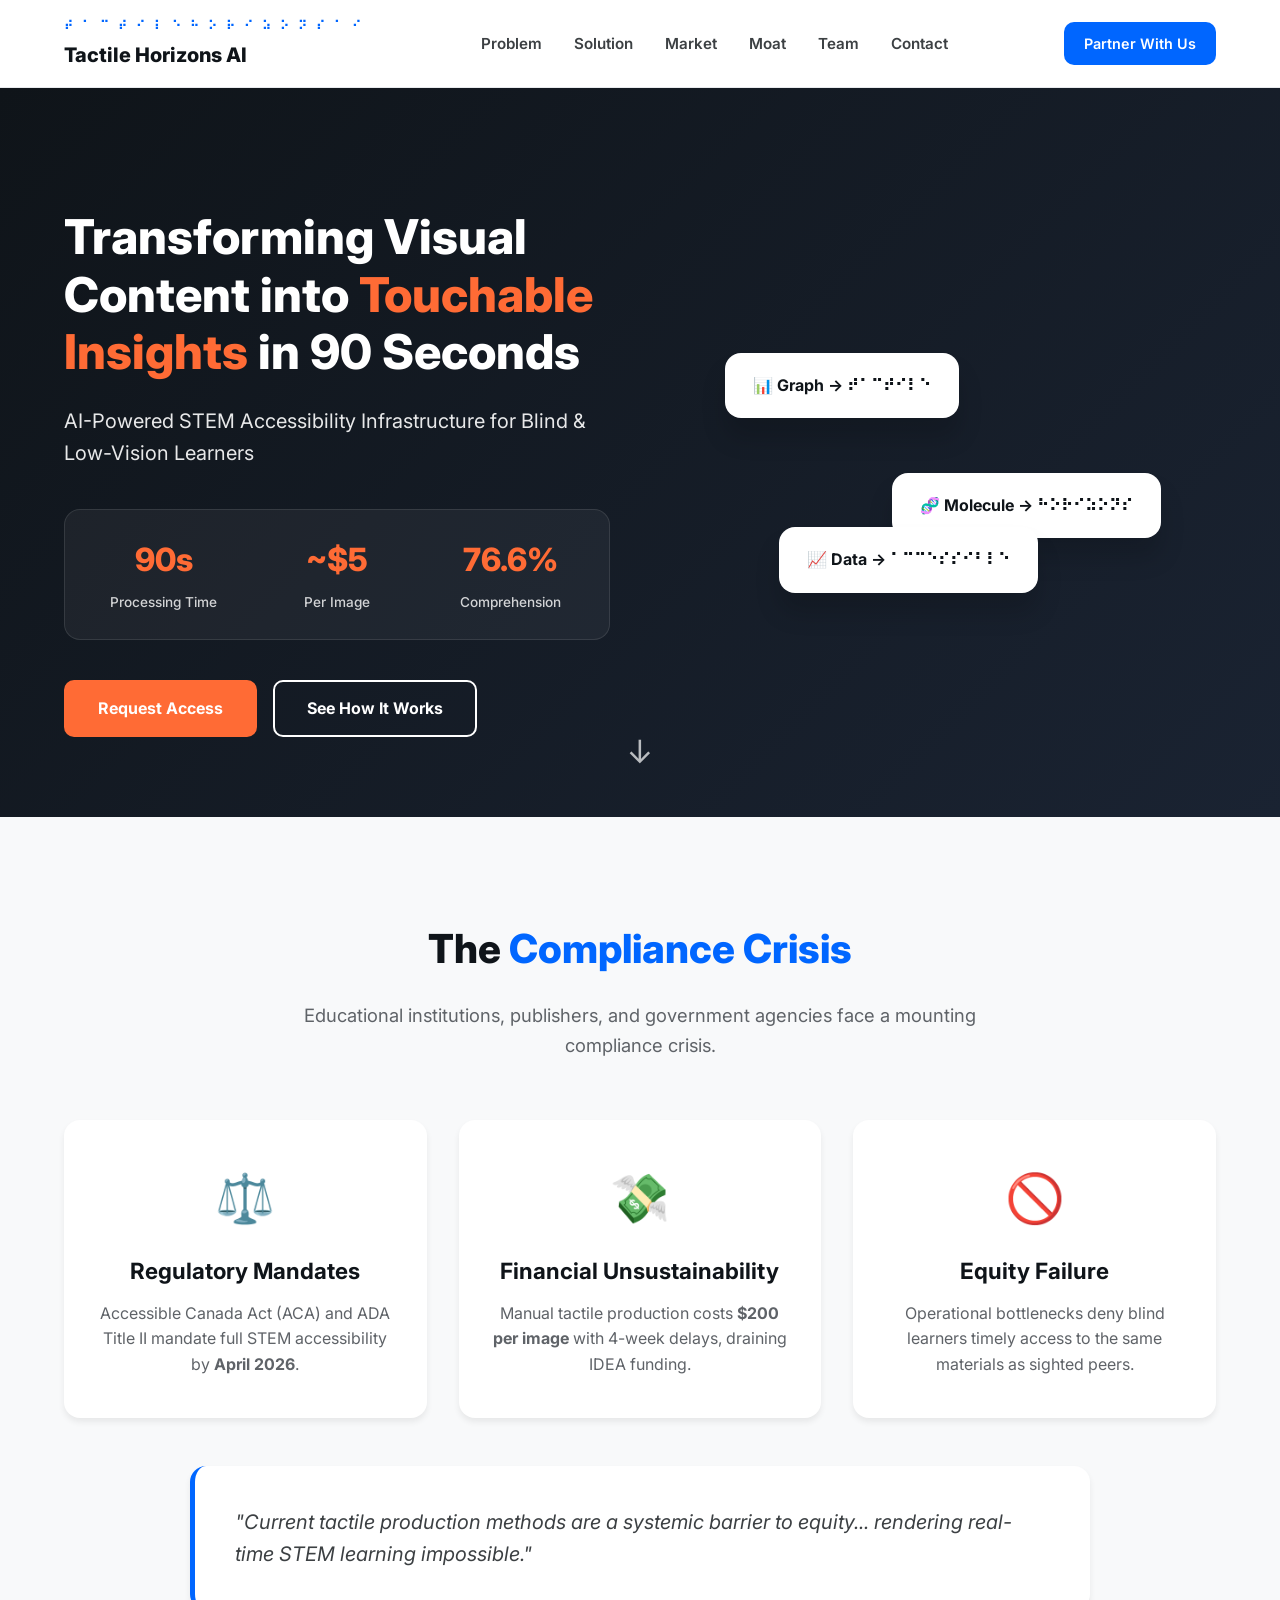
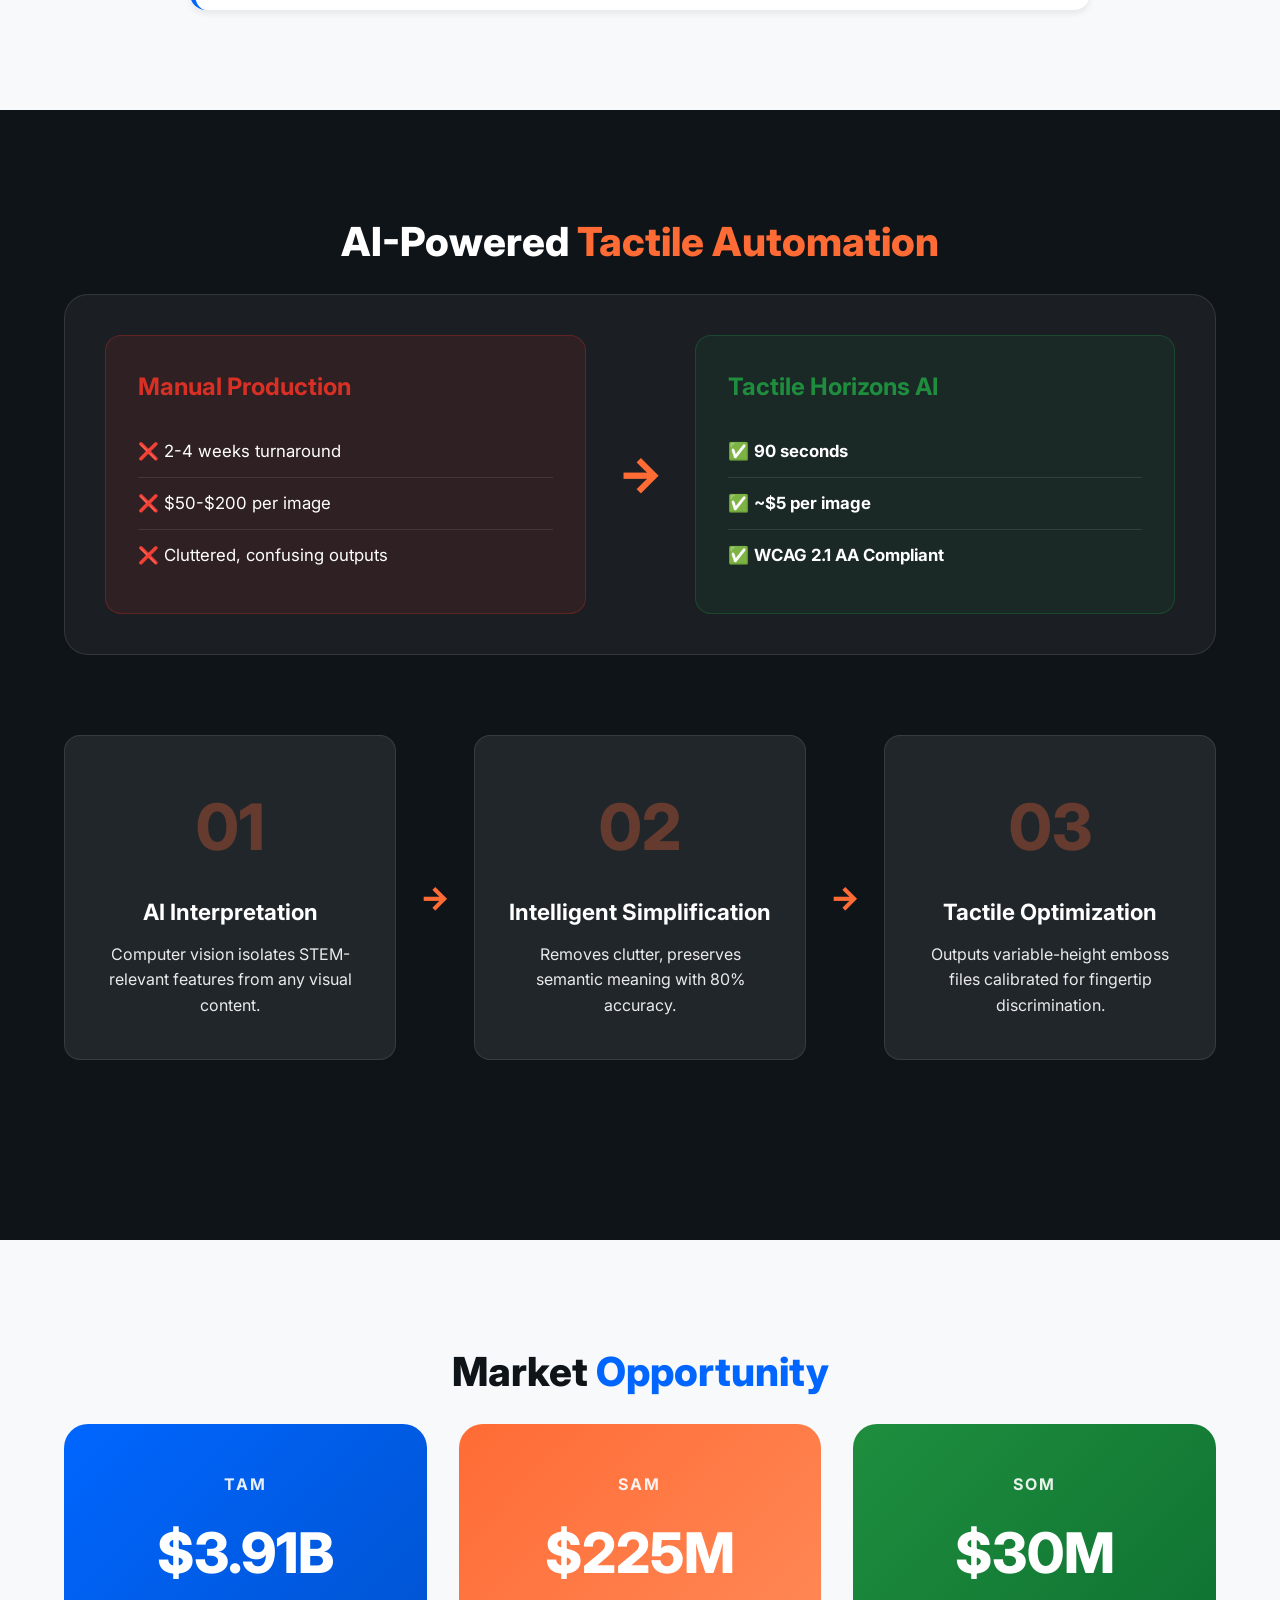
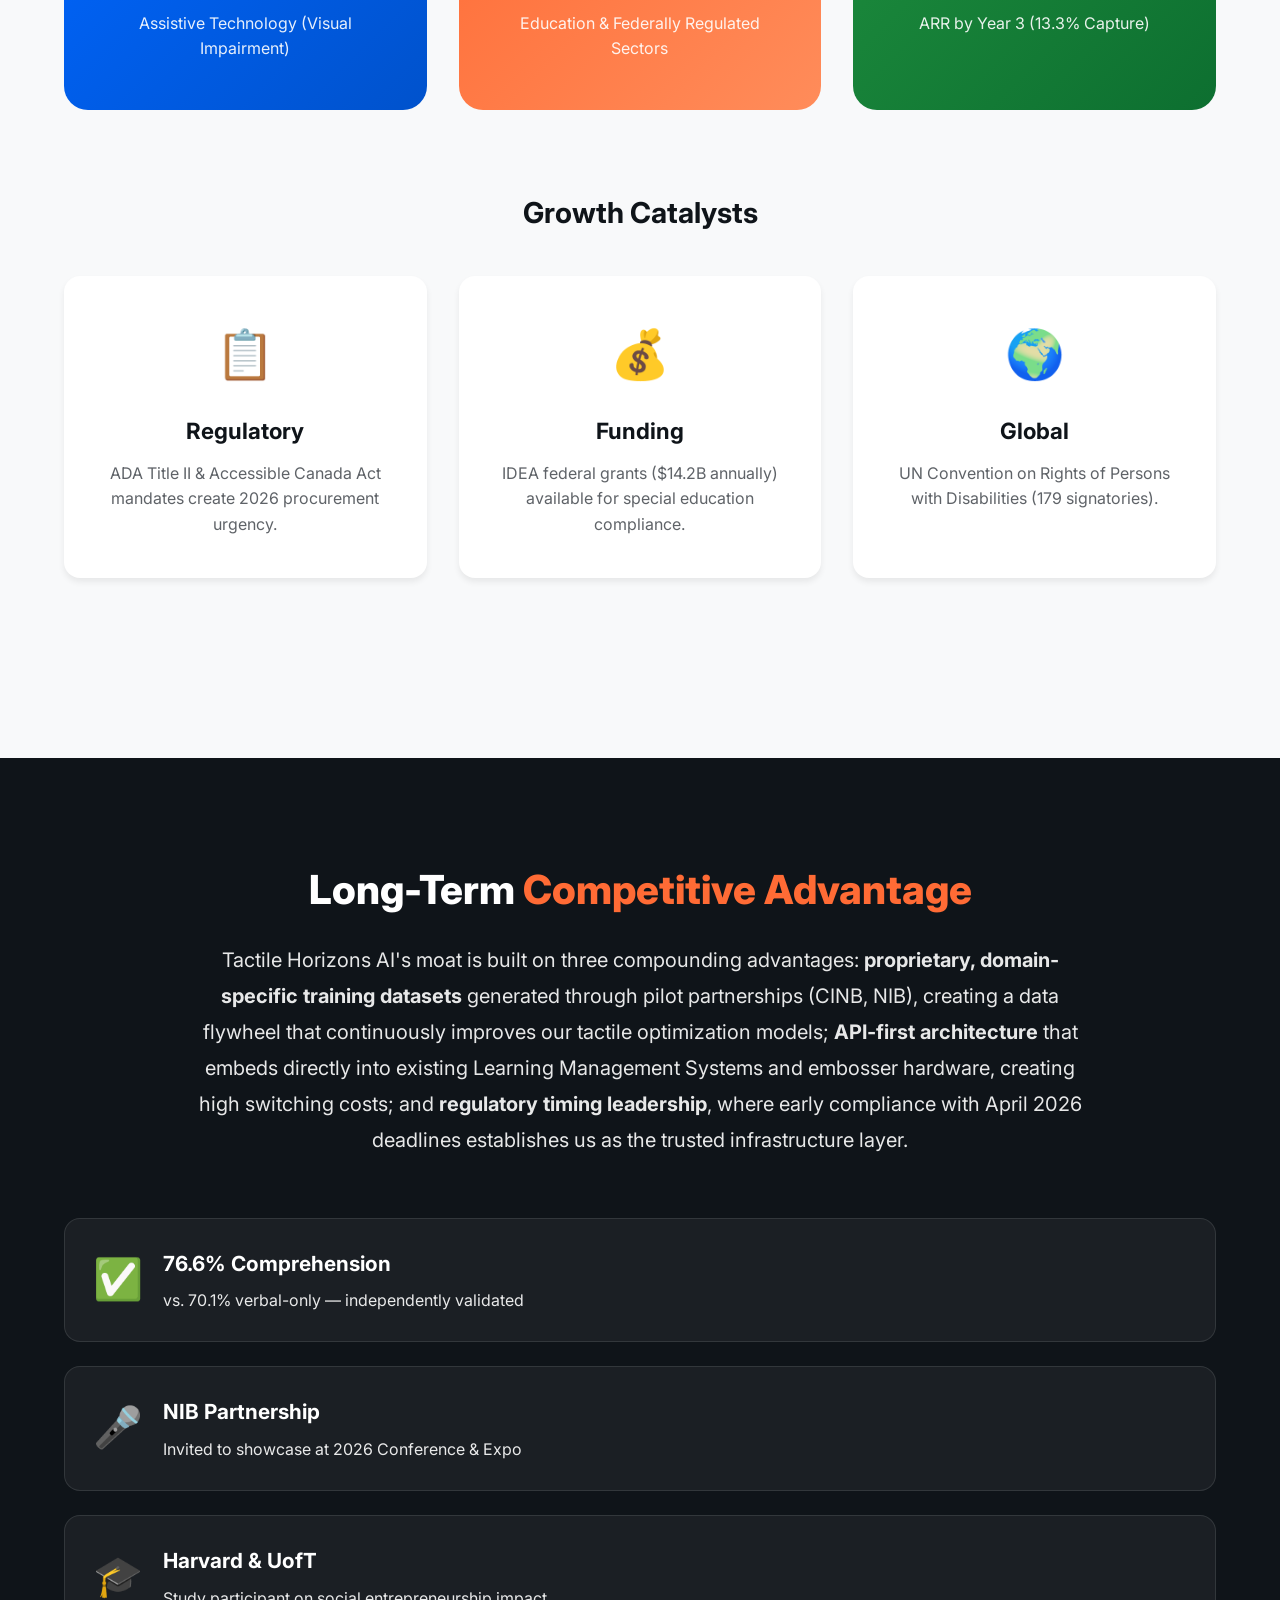
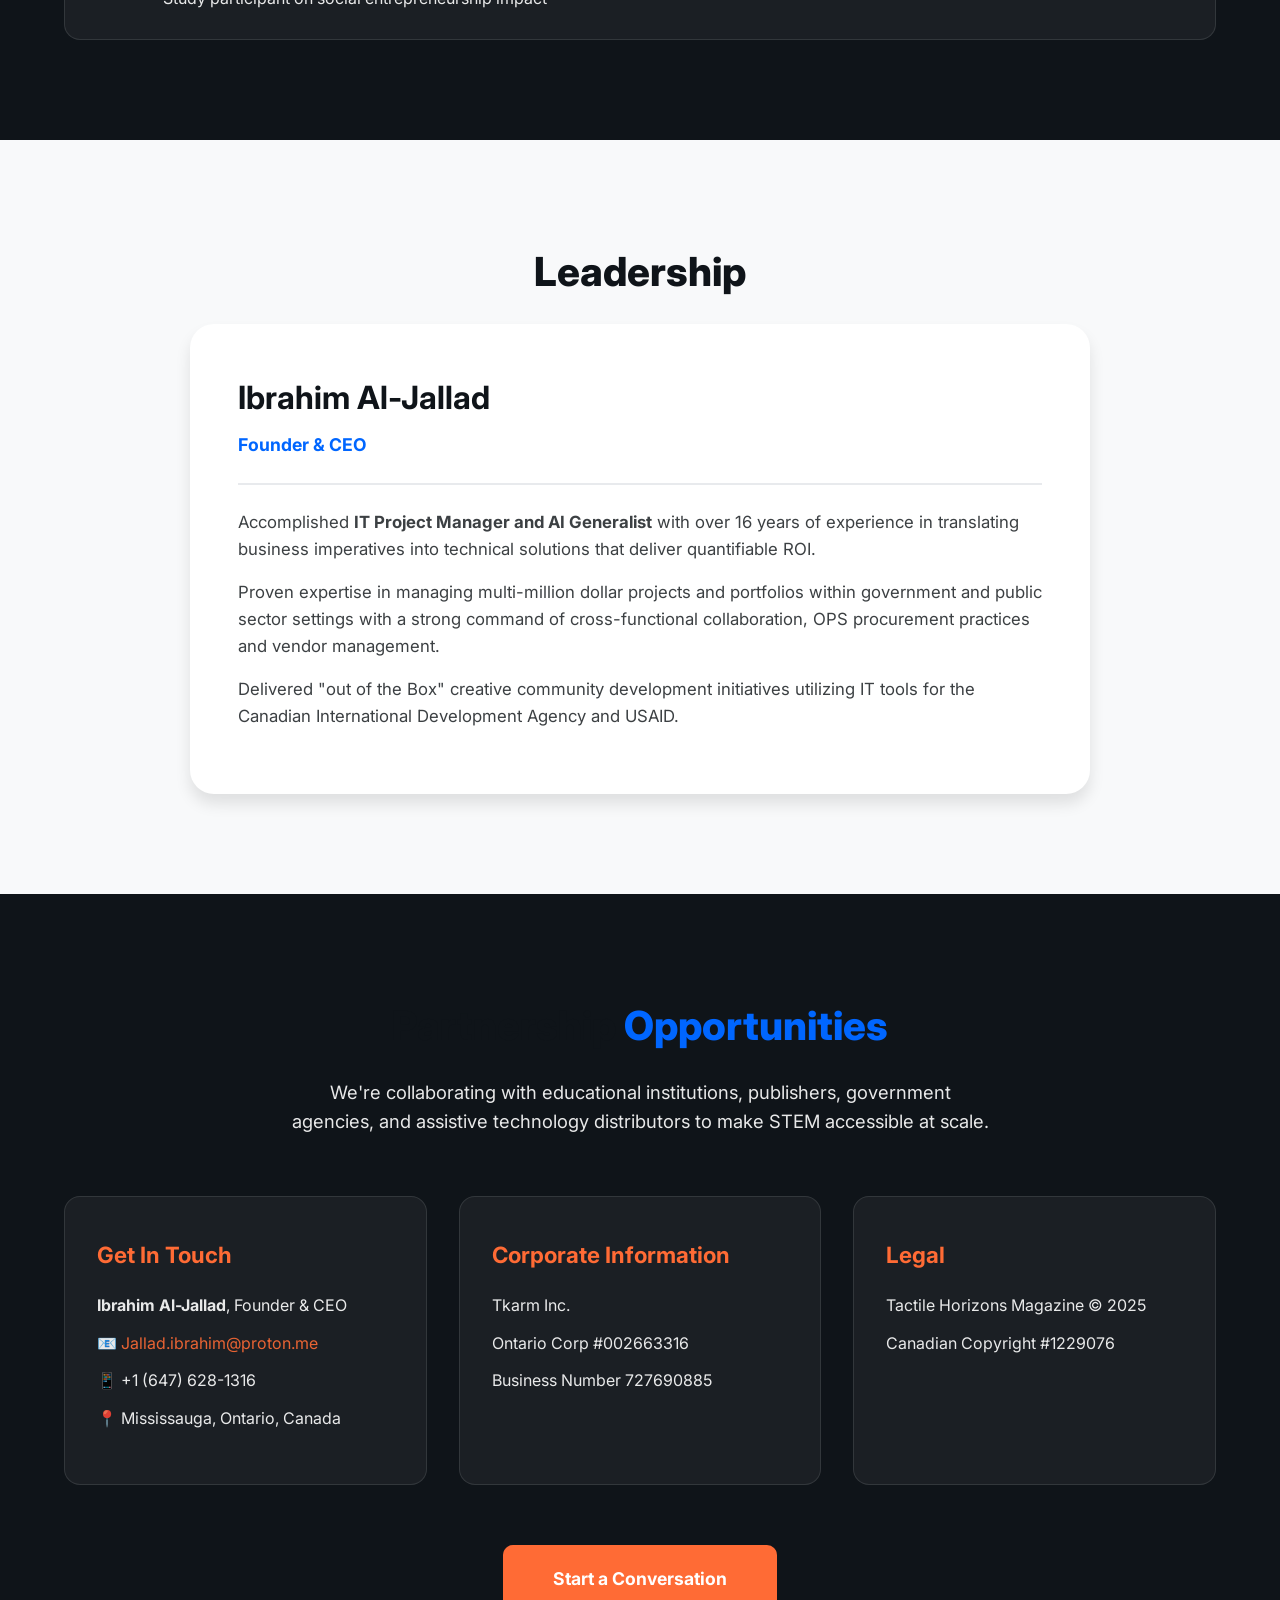
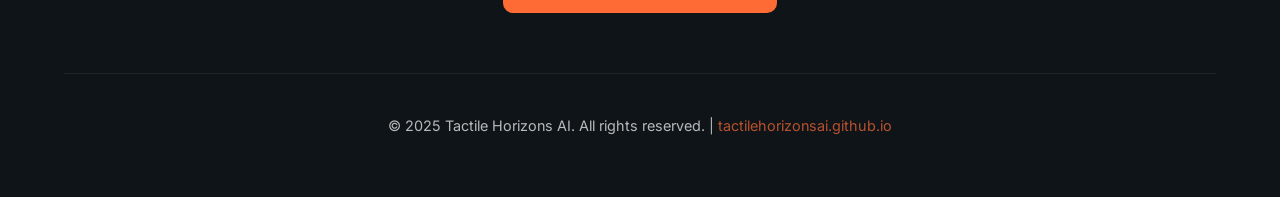
==== commit 1611c80c: "Add files via upload" ====
--- a/index.html
+++ b/index.html
@@ -11,7 +11,7 @@
 </head>
 <body>
 
-    <!-- Animated Header -->
+    <!-- Header -->
     <header>
         <div class="container nav-container">
             <div class="logo">
@@ -22,9 +22,9 @@
                 <ul>
                     <li><a href="#problem">Problem</a></li>
                     <li><a href="#solution">Solution</a></li>
-                    <li><a href="#patent">Patent</a></li>
-                    <li><a href="#traction">Traction</a></li>
                     <li><a href="#market">Market</a></li>
+                    <li><a href="#moat">Moat</a></li>
+                    <li><a href="#team">Team</a></li>
                     <li><a href="#contact">Contact</a></li>
                 </ul>
             </nav>
@@ -32,7 +32,7 @@
         </div>
     </header>
 
-    <!-- Hero Section with Animation -->
+    <!-- Hero Section -->
     <section class="hero">
         <div class="container">
             <div class="hero-content">
@@ -48,10 +48,6 @@
                         <span class="stat-label">Per Image</span>
                     </div>
                     <div class="stat-item">
-                        <span class="stat-number">80%</span>
-                        <span class="stat-label">Accuracy</span>
-                    </div>
-                    <div class="stat-item">
                         <span class="stat-number">76.6%</span>
                         <span class="stat-label">Comprehension</span>
                     </div>
@@ -73,41 +69,29 @@
     <!-- Problem Section -->
     <section id="problem" class="section-light">
         <div class="container">
-            <h3 class="section-title">The Accessibility Gap is an <span class="highlight-text">Economic Barrier</span></h3>
-            <p class="section-intro">1.3 billion people live with vision impairment globally. 90% of STEM content is visual. Current solutions are broken.</p>
-            
-            <div class="grid-4">
-                <div class="metric-card">
-                    <div class="metric-icon">👥</div>
-                    <div class="metric-value">1.3B</div>
-                    <div class="metric-label">People with vision impairment worldwide</div>
-                </div>
-                <div class="metric-card">
-                    <div class="metric-icon">📊</div>
-                    <div class="metric-value">90%</div>
-                    <div class="metric-label">Of STEM content is visual</div>
-                </div>
-                <div class="metric-card">
-                    <div class="metric-icon">💰</div>
-                    <div class="metric-value">$200</div>
-                    <div class="metric-label">Cost per tactile image (manual)</div>
-                </div>
-                <div class="metric-card">
-                    <div class="metric-icon">⏱</div>
-                    <div class="metric-value">2-4 wks</div>
-                    <div class="metric-label">Manual turnaround time</div>
-                </div>
-            </div>
-
-            <div class="alert-box">
-                <span class="alert-icon">⚠️</span>
-                <div>
-                    <strong>Regulatory Alert:</strong> ADA Title II mandates WCAG 2.1 AA compliance by <strong>April 2026</strong>
+            <h3 class="section-title">The <span class="highlight-text">Compliance Crisis</span></h3>
+            <p class="section-intro">Educational institutions, publishers, and government agencies face a mounting compliance crisis.</p>
+            
+            <div class="problem-grid">
+                <div class="problem-card">
+                    <div class="problem-icon">⚖️</div>
+                    <h4>Regulatory Mandates</h4>
+                    <p>Accessible Canada Act (ACA) and ADA Title II mandate full STEM accessibility by <strong>April 2026</strong>.</p>
+                </div>
+                <div class="problem-card">
+                    <div class="problem-icon">💸</div>
+                    <h4>Financial Unsustainability</h4>
+                    <p>Manual tactile production costs <strong>$200 per image</strong> with 4-week delays, draining IDEA funding.</p>
+                </div>
+                <div class="problem-card">
+                    <div class="problem-icon">🚫</div>
+                    <h4>Equity Failure</h4>
+                    <p>Operational bottlenecks deny blind learners timely access to the same materials as sighted peers.</p>
                 </div>
             </div>
 
             <blockquote class="story-quote">
-                "Imagine Sarah, a brilliant analyst, locked out of her career—not by ability, but because she cannot see the chart on the screen."
+                "Current tactile production methods are a systemic barrier to equity... rendering real-time STEM learning impossible."
             </blockquote>
         </div>
     </section>
@@ -119,22 +103,20 @@
             
             <div class="comparison-banner">
                 <div class="comparison-item before">
-                    <h4>Before</h4>
+                    <h4>Manual Production</h4>
                     <ul>
                         <li>❌ 2-4 weeks turnaround</li>
                         <li>❌ $50-$200 per image</li>
-                        <li>❌ Manual artists required</li>
-                        <li>❌ Limited scalability</li>
+                        <li>❌ Cluttered, confusing outputs</li>
                     </ul>
                 </div>
                 <div class="comparison-arrow">→</div>
                 <div class="comparison-item after">
-                    <h4>After</h4>
+                    <h4>Tactile Horizons AI</h4>
                     <ul>
                         <li>✅ <strong>90 seconds</strong></li>
                         <li>✅ <strong>~$5 per image</strong></li>
-                        <li>✅ <strong>Fully automated API</strong></li>
-                        <li>✅ <strong>Unlimited on-demand</strong></li>
+                        <li>✅ <strong>WCAG 2.1 AA Compliant</strong></li>
                     </ul>
                 </div>
             </div>
@@ -143,109 +125,19 @@
                 <div class="step">
                     <div class="step-number">01</div>
                     <h4>AI Interpretation</h4>
-                    <p>Computer vision isolates STEM-relevant features from any visual content</p>
-                    <div class="step-icon">🔍</div>
+                    <p>Computer vision isolates STEM-relevant features from any visual content.</p>
                 </div>
                 <div class="step-connector">→</div>
                 <div class="step">
                     <div class="step-number">02</div>
                     <h4>Intelligent Simplification</h4>
-                    <p>Removes clutter, preserves semantic meaning with 80% accuracy</p>
-                    <div class="step-icon">🎯</div>
+                    <p>Removes clutter, preserves semantic meaning with 80% accuracy.</p>
                 </div>
                 <div class="step-connector">→</div>
                 <div class="step">
                     <div class="step-number">03</div>
                     <h4>Tactile Optimization</h4>
-                    <p>Outputs variable-height emboss files calibrated for fingertip discrimination</p>
-                    <div class="step-icon">✋</div>
-                </div>
-            </div>
-
-            <div class="integration-logos">
-                <p class="integration-label">Seamless Integration With:</p>
-                <div class="logo-grid">
-                    <div class="logo-item">Canvas</div>
-                    <div class="logo-item">Blackboard</div>
-                    <div class="logo-item">D2L</div>
-                    <div class="logo-item">ViewPlus</div>
-                    <div class="logo-item">Index</div>
-                </div>
-            </div>
-        </div>
-    </section>
-
-    <!-- Patent Section -->
-    <section id="patent" class="section-light">
-        <div class="container">
-            <h3 class="section-title">Intellectual Property & <span class="highlight-text">Patent Position</span></h3>
-            <p class="section-intro">Patent Classification Search: Novel and Inventive</p>
-            
-            <div class="grid-2">
-                <div class="patent-card">
-                    <div class="patent-icon">🛡</div>
-                    <h4>Content Delivery System</h4>
-                    <p>Introduces a system beyond simple generation methods</p>
-                </div>
-                <div class="patent-card">
-                    <div class="patent-icon">🧠</div>
-                    <h4>Perception Modeling</h4>
-                    <p>Uses AI to tailor tactile graphics based on learned user perception (not disclosed in previous patents)</p>
-                </div>
-                <div class="patent-card">
-                    <div class="patent-icon">⚙️</div>
-                    <h4>Hybrid Architecture</h4>
-                    <p>Combines rule-based systems with deep-learning perception models trained on how blind users process tactile information</p>
-                </div>
-                <div class="patent-card">
-                    <div class="patent-icon">🌍</div>
-                    <h4>Scale Focus</h4>
-                    <p>Focused on mass communication and education, not just individual adaptation</p>
-                </div>
-            </div>
-        </div>
-    </section>
-
-    <!-- Traction Section -->
-    <section id="traction" class="section-dark">
-        <div class="container">
-            <h3 class="section-title">Proven <span class="highlight-text">Impact & Partnerships</span></h3>
-            
-            <div class="traction-grid">
-                <div class="traction-item">
-                    <div class="traction-icon">✅</div>
-                    <div class="traction-content">
-                        <h4>76.6% Comprehension Rate</h4>
-                        <p>vs. 70.1% verbal-only — independently validated</p>
-                    </div>
-                </div>
-                <div class="traction-item">
-                    <div class="traction-icon">🎤</div>
-                    <div class="traction-content">
-                        <h4>NIB 2026 Conference</h4>
-                        <p>Invited to showcase at National Industries for the Blind Conference & Expo</p>
-                    </div>
-                </div>
-                <div class="traction-item">
-                    <div class="traction-icon">🤝</div>
-                    <div class="traction-content">
-                        <h4>American Printing House</h4>
-                        <p>Productive deployment discussions & active commitment</p>
-                    </div>
-                </div>
-                <div class="traction-item">
-                    <div class="traction-icon">🎓</div>
-                    <div class="traction-content">
-                        <h4>Harvard & UofT Research</h4>
-                        <p>Study participant on social entrepreneurship impact</p>
-                    </div>
-                </div>
-                <div class="traction-item">
-                    <div class="traction-icon">👥</div>
-                    <div class="traction-content">
-                        <h4>Advisory Board</h4>
-                        <p>Commitments from accessibility researchers and AI scientists</p>
-                    </div>
+                    <p>Outputs variable-height emboss files calibrated for fingertip discrimination.</p>
                 </div>
             </div>
         </div>
@@ -264,13 +156,13 @@
                 </div>
                 <div class="layer-card sam">
                     <div class="layer-label">SAM</div>
-                    <div class="layer-value">$600M</div>
-                    <div class="layer-desc">Education Tactile Graphics</div>
+                    <div class="layer-value">$225M</div>
+                    <div class="layer-desc">Education & Federally Regulated Sectors</div>
                 </div>
                 <div class="layer-card som">
                     <div class="layer-label">SOM</div>
                     <div class="layer-value">$30M</div>
-                    <div class="layer-desc">5% Market Capture (Year 3)</div>
+                    <div class="layer-desc">ARR by Year 3 (13.3% Capture)</div>
                 </div>
             </div>
 
@@ -280,45 +172,77 @@
                     <div class="catalyst-card">
                         <div class="catalyst-icon">📋</div>
                         <h5>Regulatory</h5>
-                        <p>ADA Title II mandates WCAG 2.1 AA compliance by April 2026</p>
+                        <p>ADA Title II & Accessible Canada Act mandates create 2026 procurement urgency.</p>
                     </div>
                     <div class="catalyst-card">
                         <div class="catalyst-icon">💰</div>
                         <h5>Funding</h5>
-                        <p>$14.2B annual IDEA federal funding for special education</p>
+                        <p>IDEA federal grants ($14.2B annually) available for special education compliance.</p>
                     </div>
                     <div class="catalyst-card">
                         <div class="catalyst-icon">🌍</div>
                         <h5>Global</h5>
-                        <p>UN Convention on Rights of Persons with Disabilities (179 signatories)</p>
-                    </div>
-                </div>
-            </div>
-
-            <div class="roadmap-timeline">
-                <h4>Growth Trajectory</h4>
-                <div class="timeline">
-                    <div class="timeline-item">
-                        <div class="timeline-year">2026</div>
-                        <div class="timeline-content">
-                            <strong>$85K Revenue</strong>
-                            <p>3 Paid Pilots, MVP Launch, WCAG Audit</p>
-                        </div>
-                    </div>
-                    <div class="timeline-item">
-                        <div class="timeline-year">2027</div>
-                        <div class="timeline-content">
-                            <strong>$320K Revenue</strong>
-                            <p>20 Institutional Customers, Canada & US Expansion</p>
-                        </div>
-                    </div>
-                    <div class="timeline-item">
-                        <div class="timeline-year">2028</div>
-                        <div class="timeline-content">
-                            <strong>$850K Revenue</strong>
-                            <p>Publisher API Integrations, Break-even</p>
-                        </div>
-                    </div>
+                        <p>UN Convention on Rights of Persons with Disabilities (179 signatories).</p>
+                    </div>
+                </div>
+            </div>
+        </div>
+    </section>
+
+    <!-- Moat Section -->
+    <section id="moat" class="section-dark">
+        <div class="container">
+            <h3 class="section-title">Long-Term <span class="highlight-text">Competitive Advantage</span></h3>
+            <div class="moat-content">
+                <p class="moat-text">
+                    Tactile Horizons AI's moat is built on three compounding advantages: 
+                    <strong>proprietary, domain-specific training datasets</strong> generated through pilot partnerships 
+                    (CINB, NIB), creating a data flywheel that continuously improves our tactile optimization models; 
+                    <strong>API-first architecture</strong> that embeds directly into existing Learning Management Systems 
+                    and embosser hardware, creating high switching costs; and 
+                    <strong>regulatory timing leadership</strong>, where early compliance with April 2026 deadlines 
+                    establishes us as the trusted infrastructure layer.
+                </p>
+            </div>
+            <div class="traction-grid">
+                <div class="traction-item">
+                    <div class="traction-icon">✅</div>
+                    <div class="traction-content">
+                        <h4>76.6% Comprehension</h4>
+                        <p>vs. 70.1% verbal-only — independently validated</p>
+                    </div>
+                </div>
+                <div class="traction-item">
+                    <div class="traction-icon">🎤</div>
+                    <div class="traction-content">
+                        <h4>NIB Partnership</h4>
+                        <p>Invited to showcase at 2026 Conference & Expo</p>
+                    </div>
+                </div>
+                <div class="traction-item">
+                    <div class="traction-icon">🎓</div>
+                    <div class="traction-content">
+                        <h4>Harvard & UofT</h4>
+                        <p>Study participant on social entrepreneurship impact</p>
+                    </div>
+                </div>
+            </div>
+        </div>
+    </section>
+
+    <!-- Team Section -->
+    <section id="team" class="section-light">
+        <div class="container">
+            <h3 class="section-title">Leadership</h3>
+            <div class="team-card">
+                <div class="team-header">
+                    <h4>Ibrahim Al-Jallad</h4>
+                    <span class="team-role">Founder & CEO</span>
+                </div>
+                <div class="team-bio">
+                    <p>Accomplished <strong>IT Project Manager and AI Generalist</strong> with over 16 years of experience in translating business imperatives into technical solutions that deliver quantifiable ROI.</p>
+                    <p>Proven expertise in managing multi-million dollar projects and portfolios within government and public sector settings with a strong command of cross-functional collaboration, OPS procurement practices and vendor management.</p>
+                    <p>Delivered "out of the Box" creative community development initiatives utilizing IT tools for the Canadian International Development Agency and USAID.</p>
                 </div>
             </div>
         </div>
@@ -361,29 +285,6 @@
         </div>
     </footer>
 
-    <script>
-        // Smooth scroll for navigation
-        document.querySelectorAll('a[href^="#"]').forEach(anchor => {
-            anchor.addEventListener('click', function (e) {
-                e.preventDefault();
-                document.querySelector(this.getAttribute('href')).scrollIntoView({
-                    behavior: 'smooth'
-                });
-            });
-        });
-
-        // Simple fade-in animation on scroll
-        const observer = new IntersectionObserver((entries) => {
-            entries.forEach(entry => {
-                if (entry.isIntersecting) {
-                    entry.target.classList.add('visible');
-                }
-            });
-        }, { threshold: 0.1 });
-
-        document.querySelectorAll('.metric-card, .patent-card, .traction-item, .layer-card, .catalyst-card').forEach(el => {
-            observer.observe(el);
-        });
-    </script>
+    <script src="script.js"></script>
 </body>
 </html>
--- a/styles.css
+++ b/styles.css
@@ -14,7 +14,6 @@
     --gray-600: #3C4043;
     --gray-700: #202124;
     --success: #1E8E3E;
-    --warning: #F9AB00;
     --error: #D93025;
     --font-main: 'Inter', -apple-system, BlinkMacSystemFont, sans-serif;
     --transition: all 0.3s cubic-bezier(0.4, 0, 0.2, 1);
@@ -28,1020 +27,165 @@
     --radius-xl: 24px;
 }
 
-* {
-    box-sizing: border-box;
-    margin: 0;
-    padding: 0;
-}
-
-html {
-    scroll-behavior: smooth;
-}
-
-body {
-    font-family: var(--font-main);
-    line-height: 1.6;
-    color: var(--gray-700);
-    background-color: var(--white);
-    overflow-x: hidden;
-}
-
-.container {
-    max-width: 1200px;
-    margin: 0 auto;
-    padding: 0 24px;
-}
+* { box-sizing: border-box; margin: 0; padding: 0; }
+html { scroll-behavior: smooth; }
+body { font-family: var(--font-main); line-height: 1.6; color: var(--gray-700); background-color: var(--white); overflow-x: hidden; }
+.container { max-width: 1200px; margin: 0 auto; padding: 0 24px; }
 
 /* Header */
-header {
-    background: var(--white);
-    border-bottom: 1px solid var(--gray-200);
-    padding: 16px 0;
-    position: sticky;
-    top: 0;
-    z-index: 1000;
-    backdrop-filter: blur(10px);
-    background: rgba(255, 255, 255, 0.95);
-}
+header { background: var(--white); border-bottom: 1px solid var(--gray-200); padding: 16px 0; position: sticky; top: 0; z-index: 1000; backdrop-filter: blur(10px); background: rgba(255, 255, 255, 0.95); }
+.nav-container { display: flex; justify-content: space-between; align-items: center; }
+.logo .braille { display: block; font-size: 0.75rem; letter-spacing: 3px; color: var(--primary); font-weight: 700; margin-bottom: 4px; }
+.logo h1 { font-size: 1.25rem; color: var(--secondary); font-weight: 800; }
+nav ul { list-style: none; display: flex; gap: 32px; }
+nav a { text-decoration: none; color: var(--gray-600); font-weight: 600; font-size: 0.95rem; transition: var(--transition); }
+nav a:hover { color: var(--primary); }
+.btn-nav { background: var(--primary); color: var(--white); padding: 10px 20px; border-radius: var(--radius-md); text-decoration: none; font-weight: 600; font-size: 0.9rem; transition: var(--transition); }
+.btn-nav:hover { background: var(--primary-dark); transform: translateY(-2px); }
 
-.nav-container {
-    display: flex;
-    justify-content: space-between;
-    align-items: center;
-}
-
-.logo .braille {
-    display: block;
-    font-size: 0.75rem;
-    letter-spacing: 3px;
-    color: var(--primary);
-    font-weight: 700;
-    margin-bottom: 4px;
-}
-
-.logo h1 {
-    font-size: 1.25rem;
-    color: var(--secondary);
-    font-weight: 800;
-}
-
-nav ul {
-    list-style: none;
-    display: flex;
-    gap: 32px;
-}
-
-nav a {
-    text-decoration: none;
-    color: var(--gray-600);
-    font-weight: 600;
-    font-size: 0.95rem;
-    transition: var(--transition);
-}
-
-nav a:hover {
-    color: var(--primary);
-}
-
-.btn-nav {
-    background: var(--primary);
-    color: var(--white);
-    padding: 10px 20px;
-    border-radius: var(--radius-md);
-    text-decoration: none;
-    font-weight: 600;
-    font-size: 0.9rem;
-    transition: var(--transition);
-}
-
-.btn-nav:hover {
-    background: var(--primary-dark);
-    transform: translateY(-2px);
-}
-
-/* Hero Section */
-.hero {
-    background: linear-gradient(135deg, var(--secondary) 0%, #1a2332 100%);
-    color: var(--white);
-    padding: 120px 0 80px;
-    position: relative;
-    overflow: hidden;
-}
-
-.hero .container {
-    display: grid;
-    grid-template-columns: 1fr 1fr;
-    gap: 60px;
-    align-items: center;
-}
-
-.hero-content h2 {
-    font-size: 3rem;
-    font-weight: 800;
-    line-height: 1.2;
-    margin-bottom: 24px;
-}
-
-.highlight {
-    color: var(--accent);
-    position: relative;
-}
-
-.highlight::after {
-    content: '';
-    position: absolute;
-    bottom: 4px;
-    left: 0;
-    width: 100%;
-    height: 8px;
-    background: var(--accent);
-    opacity: 0.3;
-    z-index: -1;
-}
-
-.subtitle {
-    font-size: 1.25rem;
-    opacity: 0.9;
-    margin-bottom: 40px;
-    font-weight: 400;
-}
-
-.hero-stats {
-    display: grid;
-    grid-template-columns: repeat(4, 1fr);
-    gap: 24px;
-    margin-bottom: 40px;
-    padding: 24px;
-    background: rgba(255, 255, 255, 0.05);
-    border-radius: var(--radius-lg);
-    border: 1px solid rgba(255, 255, 255, 0.1);
-}
-
-.stat-item {
-    text-align: center;
-}
-
-.stat-number {
-    display: block;
-    font-size: 2rem;
-    font-weight: 800;
-    color: var(--accent);
-    margin-bottom: 4px;
-}
-
-.stat-label {
-    font-size: 0.85rem;
-    opacity: 0.8;
-    font-weight: 500;
-}
-
-.cta-group {
-    display: flex;
-    gap: 16px;
-}
-
-.btn {
-    padding: 14px 32px;
-    border-radius: var(--radius-md);
-    text-decoration: none;
-    font-weight: 700;
-    font-size: 1rem;
-    transition: var(--transition);
-    display: inline-block;
-    border: 2px solid transparent;
-}
-
-.btn.primary {
-    background: var(--accent);
-    color: var(--white);
-}
-
-.btn.primary:hover {
-    background: var(--accent-light);
-    transform: translateY(-3px);
-    box-shadow: var(--shadow-lg);
-}
-
-.btn.secondary {
-    background: transparent;
-    border: 2px solid var(--white);
-    color: var(--white);
-}
-
-.btn.secondary:hover {
-    background: var(--white);
-    color: var(--secondary);
-    transform: translateY(-3px);
-}
-
-.btn.large {
-    padding: 18px 48px;
-    font-size: 1.1rem;
-}
-
-.hero-visual {
-    position: relative;
-    height: 400px;
-}
-
-.floating-card {
-    position: absolute;
-    background: var(--white);
-    color: var(--secondary);
-    padding: 20px 28px;
-    border-radius: var(--radius-lg);
-    font-weight: 700;
-    font-size: 1rem;
-    box-shadow: var(--shadow-xl);
-    animation: float 6s ease-in-out infinite;
-}
-
-.card-1 {
-    top: 20%;
-    left: 10%;
-    animation-delay: 0s;
-}
-
-.card-2 {
-    top: 50%;
-    right: 10%;
-    animation-delay: 2s;
-}
-
-.card-3 {
-    bottom: 20%;
-    left: 20%;
-    animation-delay: 4s;
-}
-
-@keyframes float {
-    0%, 100% { transform: translateY(0px); }
-    50% { transform: translateY(-20px); }
-}
-
-.scroll-indicator {
-    position: absolute;
-    bottom: 40px;
-    left: 50%;
-    transform: translateX(-50%);
-    font-size: 2rem;
-    color: var(--white);
-    opacity: 0.7;
-    animation: bounce 2s infinite;
-}
-
-@keyframes bounce {
-    0%, 100% { transform: translateX(-50%) translateY(0px); }
-    50% { transform: translateX(-50%) translateY(10px); }
-}
+/* Hero */
+.hero { background: linear-gradient(135deg, var(--secondary) 0%, #1a2332 100%); color: var(--white); padding: 120px 0 80px; position: relative; overflow: hidden; }
+.hero .container { display: grid; grid-template-columns: 1fr 1fr; gap: 60px; align-items: center; }
+.hero-content h2 { font-size: 3rem; font-weight: 800; line-height: 1.2; margin-bottom: 24px; }
+.highlight { color: var(--accent); position: relative; }
+.highlight::after { content: ''; position: absolute; bottom: 4px; left: 0; width: 100%; height: 8px; background: var(--accent); opacity: 0.3; z-index: -1; }
+.subtitle { font-size: 1.25rem; opacity: 0.9; margin-bottom: 40px; font-weight: 400; }
+.hero-stats { display: grid; grid-template-columns: repeat(3, 1fr); gap: 24px; margin-bottom: 40px; padding: 24px; background: rgba(255, 255, 255, 0.05); border-radius: var(--radius-lg); border: 1px solid rgba(255, 255, 255, 0.1); }
+.stat-item { text-align: center; }
+.stat-number { display: block; font-size: 2rem; font-weight: 800; color: var(--accent); margin-bottom: 4px; }
+.stat-label { font-size: 0.85rem; opacity: 0.8; font-weight: 500; }
+.cta-group { display: flex; gap: 16px; }
+.btn { padding: 14px 32px; border-radius: var(--radius-md); text-decoration: none; font-weight: 700; font-size: 1rem; transition: var(--transition); display: inline-block; border: 2px solid transparent; }
+.btn.primary { background: var(--accent); color: var(--white); }
+.btn.primary:hover { background: var(--accent-light); transform: translateY(-3px); box-shadow: var(--shadow-lg); }
+.btn.secondary { background: transparent; border: 2px solid var(--white); color: var(--white); }
+.btn.secondary:hover { background: var(--white); color: var(--secondary); transform: translateY(-3px); }
+.btn.large { padding: 18px 48px; font-size: 1.1rem; }
+.hero-visual { position: relative; height: 400px; }
+.floating-card { position: absolute; background: var(--white); color: var(--secondary); padding: 20px 28px; border-radius: var(--radius-lg); font-weight: 700; font-size: 1rem; box-shadow: var(--shadow-xl); animation: float 6s ease-in-out infinite; }
+.card-1 { top: 20%; left: 10%; animation-delay: 0s; }
+.card-2 { top: 50%; right: 10%; animation-delay: 2s; }
+.card-3 { bottom: 20%; left: 20%; animation-delay: 4s; }
+@keyframes float { 0%, 100% { transform: translateY(0px); } 50% { transform: translateY(-20px); } }
+.scroll-indicator { position: absolute; bottom: 40px; left: 50%; transform: translateX(-50%); font-size: 2rem; color: var(--white); opacity: 0.7; animation: bounce 2s infinite; }
+@keyframes bounce { 0%, 100% { transform: translateX(-50%) translateY(0px); } 50% { transform: translateX(-50%) translateY(10px); } }
 
 /* Sections */
-section {
-    padding: 100px 0;
-}
+section { padding: 100px 0; }
+.section-light { background: var(--light); }
+.section-dark { background: var(--secondary); color: var(--white); }
+.section-title { text-align: center; font-size: 2.5rem; font-weight: 800; margin-bottom: 20px; color: var(--secondary); }
+.section-dark .section-title { color: var(--white); }
+.highlight-text { color: var(--primary); }
+.section-dark .highlight-text { color: var(--accent); }
+.section-intro { text-align: center; font-size: 1.15rem; color: var(--gray-500); max-width: 700px; margin: 0 auto 60px; }
+.section-dark .section-intro { color: var(--gray-300); }
 
-.section-light {
-    background: var(--light);
-}
+/* Problem */
+.problem-grid { display: grid; grid-template-columns: repeat(auto-fit, minmax(300px, 1fr)); gap: 32px; margin-bottom: 48px; }
+.problem-card { background: var(--white); padding: 40px 32px; border-radius: var(--radius-lg); text-align: center; box-shadow: var(--shadow-md); transition: var(--transition); }
+.problem-card:hover { transform: translateY(-8px); box-shadow: var(--shadow-xl); }
+.problem-icon { font-size: 3rem; margin-bottom: 16px; }
+.problem-card h4 { font-size: 1.4rem; color: var(--secondary); margin-bottom: 12px; }
+.problem-card p { color: var(--gray-500); }
+.story-quote { background: var(--white); padding: 40px; border-radius: var(--radius-lg); border-left: 5px solid var(--primary); font-size: 1.25rem; font-style: italic; color: var(--gray-600); box-shadow: var(--shadow-md); max-width: 900px; margin: 0 auto; }
 
-.section-dark {
-    background: var(--secondary);
-    color: var(--white);
-}
+/* Solution */
+.comparison-banner { display: grid; grid-template-columns: 1fr auto 1fr; gap: 32px; align-items: center; margin-bottom: 80px; padding: 40px; background: rgba(255, 255, 255, 0.05); border-radius: var(--radius-xl); border: 1px solid rgba(255, 255, 255, 0.1); }
+.comparison-item { padding: 32px; border-radius: var(--radius-lg); }
+.comparison-item.before { background: rgba(217, 48, 37, 0.1); border: 1px solid rgba(217, 48, 37, 0.3); }
+.comparison-item.after { background: rgba(30, 142, 62, 0.1); border: 1px solid rgba(30, 142, 62, 0.3); }
+.comparison-item h4 { font-size: 1.5rem; margin-bottom: 20px; font-weight: 700; }
+.comparison-item.before h4 { color: var(--error); }
+.comparison-item.after h4 { color: var(--success); }
+.comparison-item ul { list-style: none; }
+.comparison-item li { padding: 12px 0; font-size: 1.05rem; border-bottom: 1px solid rgba(255, 255, 255, 0.1); }
+.comparison-item li:last-child { border-bottom: none; }
+.comparison-arrow { font-size: 3rem; color: var(--accent); font-weight: 800; }
+.process-flow { display: flex; justify-content: space-between; align-items: center; gap: 24px; margin-bottom: 80px; flex-wrap: wrap; }
+.step { flex: 1; min-width: 280px; background: rgba(255, 255, 255, 0.08); padding: 40px 32px; border-radius: var(--radius-lg); text-align: center; position: relative; transition: var(--transition); border: 1px solid rgba(255, 255, 255, 0.1); }
+.step:hover { background: rgba(255, 255, 255, 0.12); transform: translateY(-5px); }
+.step-number { display: inline-block; font-size: 4rem; font-weight: 800; color: var(--accent); opacity: 0.3; margin-bottom: 16px; }
+.step h4 { font-size: 1.4rem; margin-bottom: 12px; color: var(--white); }
+.step p { font-size: 1rem; opacity: 0.9; }
+.step-connector { font-size: 2rem; color: var(--accent); font-weight: 800; }
 
-.section-title {
-    text-align: center;
-    font-size: 2.5rem;
-    font-weight: 800;
-    margin-bottom: 20px;
-    color: var(--secondary);
-}
+/* Market */
+.market-layers { display: grid; grid-template-columns: repeat(3, 1fr); gap: 32px; margin-bottom: 80px; }
+.layer-card { padding: 48px 32px; border-radius: var(--radius-xl); text-align: center; transition: var(--transition); }
+.layer-card:hover { transform: translateY(-10px); }
+.layer-card.tam { background: linear-gradient(135deg, var(--primary) 0%, var(--primary-dark) 100%); color: var(--white); }
+.layer-card.sam { background: linear-gradient(135deg, var(--accent) 0%, var(--accent-light) 100%); color: var(--white); }
+.layer-card.som { background: linear-gradient(135deg, var(--success) 0%, #0d6f30 100%); color: var(--white); }
+.layer-label { font-size: 1rem; font-weight: 700; opacity: 0.9; margin-bottom: 12px; letter-spacing: 2px; }
+.layer-value { font-size: 3.5rem; font-weight: 800; margin-bottom: 12px; }
+.layer-desc { font-size: 1rem; opacity: 0.9; }
+.catalysts-grid { margin-bottom: 80px; }
+.catalysts-grid h4 { text-align: center; font-size: 1.8rem; margin-bottom: 40px; color: var(--secondary); }
+.section-dark .catalysts-grid h4 { color: var(--white); }
+.grid-3 { display: grid; grid-template-columns: repeat(auto-fit, minmax(300px, 1fr)); gap: 32px; }
+.catalyst-card { background: var(--white); padding: 40px 32px; border-radius: var(--radius-lg); text-align: center; box-shadow: var(--shadow-md); transition: var(--transition); }
+.section-dark .catalyst-card { background: rgba(255,255,255,0.05); border: 1px solid rgba(255,255,255,0.1); color: var(--white); }
+.catalyst-card:hover { transform: translateY(-8px); box-shadow: var(--shadow-xl); }
+.catalyst-icon { font-size: 3rem; margin-bottom: 20px; }
+.catalyst-card h5 { font-size: 1.4rem; color: var(--secondary); margin-bottom: 12px; }
+.section-dark .catalyst-card h5 { color: var(--white); }
+.catalyst-card p { color: var(--gray-500); font-size: 1rem; }
+.section-dark .catalyst-card p { color: var(--gray-300); }
 
-.section-dark .section-title {
-    color: var(--white);
-}
+/* Moat */
+.moat-content { max-width: 900px; margin: 0 auto 60px; text-align: center; }
+.moat-text { font-size: 1.25rem; line-height: 1.8; opacity: 0.9; }
+.traction-grid { display: grid; gap: 24px; }
+.traction-item { display: flex; align-items: flex-start; gap: 20px; padding: 28px; background: rgba(255, 255, 255, 0.05); border-radius: var(--radius-lg); border: 1px solid rgba(255, 255, 255, 0.1); transition: var(--transition); }
+.traction-item:hover { background: rgba(255, 255, 255, 0.08); }
+.traction-icon { font-size: 2.5rem; flex-shrink: 0; }
+.traction-content h4 { font-size: 1.3rem; margin-bottom: 8px; color: var(--white); }
+.traction-content p { opacity: 0.9; font-size: 1rem; }
 
-.highlight-text {
-    color: var(--primary);
-}
-
-.section-dark .highlight-text {
-    color: var(--accent);
-}
-
-.section-intro {
-    text-align: center;
-    font-size: 1.15rem;
-    color: var(--gray-500);
-    max-width: 700px;
-    margin: 0 auto 60px;
-}
-
-.section-dark .section-intro {
-    color: var(--gray-300);
-}
-
-/* Problem Section */
-.grid-4 {
-    display: grid;
-    grid-template-columns: repeat(auto-fit, minmax(250px, 1fr));
-    gap: 32px;
-    margin-bottom: 48px;
-}
-
-.metric-card {
-    background: var(--white);
-    padding: 40px 32px;
-    border-radius: var(--radius-lg);
-    text-align: center;
-    box-shadow: var(--shadow-md);
-    transition: var(--transition);
-    opacity: 0;
-    transform: translateY(30px);
-}
-
-.metric-card.visible {
-    opacity: 1;
-    transform: translateY(0);
-}
-
-.metric-card:hover {
-    transform: translateY(-8px);
-    box-shadow: var(--shadow-xl);
-}
-
-.metric-icon {
-    font-size: 3rem;
-    margin-bottom: 16px;
-}
-
-.metric-value {
-    font-size: 3rem;
-    font-weight: 800;
-    color: var(--primary);
-    margin-bottom: 8px;
-}
-
-.metric-label {
-    font-size: 1rem;
-    color: var(--gray-500);
-    font-weight: 500;
-}
-
-.alert-box {
-    background: #FFF3CD;
-    color: #856404;
-    padding: 20px 24px;
-    border-radius: var(--radius-md);
-    border: 1px solid #FFEEBA;
-    display: flex;
-    align-items: center;
-    gap: 16px;
-    margin-bottom: 48px;
-}
-
-.alert-icon {
-    font-size: 1.5rem;
-}
-
-.story-quote {
-    background: var(--white);
-    padding: 40px;
-    border-radius: var(--radius-lg);
-    border-left: 5px solid var(--primary);
-    font-size: 1.25rem;
-    font-style: italic;
-    color: var(--gray-600);
-    box-shadow: var(--shadow-md);
-    max-width: 900px;
-    margin: 0 auto;
-}
-
-/* Solution Section */
-.comparison-banner {
-    display: grid;
-    grid-template-columns: 1fr auto 1fr;
-    gap: 32px;
-    align-items: center;
-    margin-bottom: 80px;
-    padding: 40px;
-    background: rgba(255, 255, 255, 0.05);
-    border-radius: var(--radius-xl);
-    border: 1px solid rgba(255, 255, 255, 0.1);
-}
-
-.comparison-item {
-    padding: 32px;
-    border-radius: var(--radius-lg);
-}
-
-.comparison-item.before {
-    background: rgba(217, 48, 37, 0.1);
-    border: 1px solid rgba(217, 48, 37, 0.3);
-}
-
-.comparison-item.after {
-    background: rgba(30, 142, 62, 0.1);
-    border: 1px solid rgba(30, 142, 62, 0.3);
-}
-
-.comparison-item h4 {
-    font-size: 1.5rem;
-    margin-bottom: 20px;
-    font-weight: 700;
-}
-
-.comparison-item.before h4 {
-    color: var(--error);
-}
-
-.comparison-item.after h4 {
-    color: var(--success);
-}
-
-.comparison-item ul {
-    list-style: none;
-}
-
-.comparison-item li {
-    padding: 12px 0;
-    font-size: 1.05rem;
-    border-bottom: 1px solid rgba(255, 255, 255, 0.1);
-}
-
-.comparison-item li:last-child {
-    border-bottom: none;
-}
-
-.comparison-arrow {
-    font-size: 3rem;
-    color: var(--accent);
-    font-weight: 800;
-}
-
-.process-flow {
-    display: flex;
-    justify-content: space-between;
-    align-items: center;
-    gap: 24px;
-    margin-bottom: 80px;
-    flex-wrap: wrap;
-}
-
-.step {
-    flex: 1;
-    min-width: 280px;
-    background: rgba(255, 255, 255, 0.08);
-    padding: 40px 32px;
-    border-radius: var(--radius-lg);
-    text-align: center;
-    position: relative;
-    transition: var(--transition);
-    border: 1px solid rgba(255, 255, 255, 0.1);
-}
-
-.step:hover {
-    background: rgba(255, 255, 255, 0.12);
-    transform: translateY(-5px);
-}
-
-.step-number {
-    display: inline-block;
-    font-size: 4rem;
-    font-weight: 800;
-    color: var(--accent);
-    opacity: 0.3;
-    margin-bottom: 16px;
-}
-
-.step h4 {
-    font-size: 1.4rem;
-    margin-bottom: 12px;
-    color: var(--white);
-}
-
-.step p {
-    font-size: 1rem;
-    opacity: 0.9;
-    margin-bottom: 20px;
-}
-
-.step-icon {
-    font-size: 3rem;
-}
-
-.step-connector {
-    font-size: 2rem;
-    color: var(--accent);
-    font-weight: 800;
-}
-
-.integration-logos {
-    text-align: center;
-    padding: 40px;
-    background: rgba(255, 255, 255, 0.05);
-    border-radius: var(--radius-lg);
-    border: 1px solid rgba(255, 255, 255, 0.1);
-}
-
-.integration-label {
-    font-size: 1rem;
-    opacity: 0.8;
-    margin-bottom: 24px;
-    font-weight: 600;
-}
-
-.logo-grid {
-    display: flex;
-    justify-content: center;
-    gap: 32px;
-    flex-wrap: wrap;
-}
-
-.logo-item {
-    background: rgba(255, 255, 255, 0.1);
-    padding: 16px 32px;
-    border-radius: var(--radius-md);
-    font-weight: 700;
-    font-size: 1.1rem;
-    color: var(--white);
-}
-
-/* Patent Section */
-.grid-2 {
-    display: grid;
-    grid-template-columns: repeat(auto-fit, minmax(400px, 1fr));
-    gap: 32px;
-}
-
-.patent-card {
-    background: var(--white);
-    padding: 40px 32px;
-    border-radius: var(--radius-lg);
-    box-shadow: var(--shadow-md);
-    transition: var(--transition);
-    opacity: 0;
-    transform: translateY(30px);
-}
-
-.patent-card.visible {
-    opacity: 1;
-    transform: translateY(0);
-}
-
-.patent-card:hover {
-    transform: translateY(-8px);
-    box-shadow: var(--shadow-xl);
-}
-
-.patent-icon {
-    font-size: 3rem;
-    margin-bottom: 20px;
-}
-
-.patent-card h4 {
-    font-size: 1.4rem;
-    color: var(--secondary);
-    margin-bottom: 12px;
-}
-
-.patent-card p {
-    color: var(--gray-500);
-    font-size: 1rem;
-}
-
-/* Traction Section */
-.traction-grid {
-    display: grid;
-    gap: 24px;
-}
-
-.traction-item {
-    display: flex;
-    align-items: flex-start;
-    gap: 20px;
-    padding: 28px;
-    background: rgba(255, 255, 255, 0.05);
-    border-radius: var(--radius-lg);
-    border: 1px solid rgba(255, 255, 255, 0.1);
-    transition: var(--transition);
-    opacity: 0;
-    transform: translateX(-30px);
-}
-
-.traction-item.visible {
-    opacity: 1;
-    transform: translateX(0);
-}
-
-.traction-item:hover {
-    background: rgba(255, 255, 255, 0.08);
-}
-
-.traction-icon {
-    font-size: 2.5rem;
-    flex-shrink: 0;
-}
-
-.traction-content h4 {
-    font-size: 1.3rem;
-    margin-bottom: 8px;
-    color: var(--white);
-}
-
-.traction-content p {
-    opacity: 0.9;
-    font-size: 1rem;
-}
-
-/* Market Section */
-.market-layers {
-    display: grid;
-    grid-template-columns: repeat(3, 1fr);
-    gap: 32px;
-    margin-bottom: 80px;
-}
-
-.layer-card {
-    padding: 48px 32px;
-    border-radius: var(--radius-xl);
-    text-align: center;
-    transition: var(--transition);
-    opacity: 0;
-    transform: translateY(30px);
-}
-
-.layer-card.visible {
-    opacity: 1;
-    transform: translateY(0);
-}
-
-.layer-card:hover {
-    transform: translateY(-10px);
-}
-
-.layer-card.tam {
-    background: linear-gradient(135deg, var(--primary) 0%, var(--primary-dark) 100%);
-    color: var(--white);
-}
-
-.layer-card.sam {
-    background: linear-gradient(135deg, var(--accent) 0%, var(--accent-light) 100%);
-    color: var(--white);
-}
-
-.layer-card.som {
-    background: linear-gradient(135deg, var(--success) 0%, #0d6f30 100%);
-    color: var(--white);
-}
-
-.layer-label {
-    font-size: 1rem;
-    font-weight: 700;
-    opacity: 0.9;
-    margin-bottom: 12px;
-    letter-spacing: 2px;
-}
-
-.layer-value {
-    font-size: 3.5rem;
-    font-weight: 800;
-    margin-bottom: 12px;
-}
-
-.layer-desc {
-    font-size: 1rem;
-    opacity: 0.9;
-}
-
-.catalysts-grid {
-    margin-bottom: 80px;
-}
-
-.catalysts-grid h4 {
-    text-align: center;
-    font-size: 1.8rem;
-    margin-bottom: 40px;
-    color: var(--secondary);
-}
-
-.grid-3 {
-    display: grid;
-    grid-template-columns: repeat(auto-fit, minmax(300px, 1fr));
-    gap: 32px;
-}
-
-.catalyst-card {
-    background: var(--white);
-    padding: 40px 32px;
-    border-radius: var(--radius-lg);
-    text-align: center;
-    box-shadow: var(--shadow-md);
-    transition: var(--transition);
-    opacity: 0;
-    transform: translateY(30px);
-}
-
-.catalyst-card.visible {
-    opacity: 1;
-    transform: translateY(0);
-}
-
-.catalyst-card:hover {
-    transform: translateY(-8px);
-    box-shadow: var(--shadow-xl);
-}
-
-.catalyst-icon {
-    font-size: 3rem;
-    margin-bottom: 20px;
-}
-
-.catalyst-card h5 {
-    font-size: 1.4rem;
-    color: var(--secondary);
-    margin-bottom: 12px;
-}
-
-.catalyst-card p {
-    color: var(--gray-500);
-    font-size: 1rem;
-}
-
-.roadmap-timeline h4 {
-    text-align: center;
-    font-size: 1.8rem;
-    margin-bottom: 40px;
-    color: var(--secondary);
-}
-
-.timeline {
-    position: relative;
-    max-width: 900px;
-    margin: 0 auto;
-}
-
-.timeline::before {
-    content: '';
-    position: absolute;
-    left: 50%;
-    transform: translateX(-50%);
-    width: 4px;
-    height: 100%;
-    background: var(--gray-300);
-    border-radius: 2px;
-}
-
-.timeline-item {
-    display: flex;
-    justify-content: center;
-    align-items: center;
-    margin-bottom: 40px;
-    position: relative;
-}
-
-.timeline-year {
-    position: absolute;
-    left: 50%;
-    transform: translateX(-50%);
-    background: var(--primary);
-    color: var(--white);
-    padding: 8px 24px;
-    border-radius: var(--radius-md);
-    font-weight: 700;
-    font-size: 1.1rem;
-    z-index: 1;
-}
-
-.timeline-content {
-    background: var(--white);
-    padding: 32px;
-    border-radius: var(--radius-lg);
-    box-shadow: var(--shadow-md);
-    margin-top: 40px;
-    text-align: center;
-    width: 100%;
-    max-width: 500px;
-}
-
-.timeline-content strong {
-    display: block;
-    font-size: 1.5rem;
-    color: var(--primary);
-    margin-bottom: 8px;
-}
-
-.timeline-content p {
-    color: var(--gray-500);
-    font-size: 1rem;
-}
+/* Team */
+.team-card { background: var(--white); padding: 48px; border-radius: var(--radius-xl); box-shadow: var(--shadow-lg); max-width: 900px; margin: 0 auto; }
+.team-header { margin-bottom: 24px; border-bottom: 2px solid var(--gray-200); padding-bottom: 24px; }
+.team-header h4 { font-size: 2rem; color: var(--secondary); margin-bottom: 8px; }
+.team-role { color: var(--primary); font-weight: 700; font-size: 1.1rem; }
+.team-bio p { margin-bottom: 16px; color: var(--gray-600); font-size: 1.05rem; }
 
 /* Footer */
-footer {
-    background: var(--secondary);
-    color: var(--white);
-    padding: 100px 0 60px;
-}
-
-.footer-intro {
-    text-align: center;
-    font-size: 1.15rem;
-    opacity: 0.9;
-    max-width: 700px;
-    margin: 0 auto 60px;
-}
-
-.contact-grid {
-    display: grid;
-    grid-template-columns: repeat(auto-fit, minmax(300px, 1fr));
-    gap: 32px;
-    margin-bottom: 60px;
-}
-
-.contact-card {
-    background: rgba(255, 255, 255, 0.05);
-    padding: 40px 32px;
-    border-radius: var(--radius-lg);
-    border: 1px solid rgba(255, 255, 255, 0.1);
-}
-
-.contact-card h4 {
-    font-size: 1.4rem;
-    margin-bottom: 20px;
-    color: var(--accent);
-}
-
-.contact-card p {
-    margin-bottom: 12px;
-    font-size: 1rem;
-    opacity: 0.9;
-}
-
-.contact-card a {
-    color: var(--accent);
-    text-decoration: none;
-}
-
-.contact-card a:hover {
-    text-decoration: underline;
-}
-
-.footer-cta {
-    text-align: center;
-    margin-bottom: 60px;
-}
-
-.legal-line {
-    text-align: center;
-    padding-top: 40px;
-    border-top: 1px solid rgba(255, 255, 255, 0.1);
-    font-size: 0.9rem;
-    opacity: 0.7;
-}
-
-.legal-line a {
-    color: var(--accent);
-    text-decoration: none;
-}
+footer { background: var(--secondary); color: var(--white); padding: 100px 0 60px; }
+.footer-intro { text-align: center; font-size: 1.15rem; opacity: 0.9; max-width: 700px; margin: 0 auto 60px; }
+.contact-grid { display: grid; grid-template-columns: repeat(auto-fit, minmax(300px, 1fr)); gap: 32px; margin-bottom: 60px; }
+.contact-card { background: rgba(255, 255, 255, 0.05); padding: 40px 32px; border-radius: var(--radius-lg); border: 1px solid rgba(255, 255, 255, 0.1); }
+.contact-card h4 { font-size: 1.4rem; margin-bottom: 20px; color: var(--accent); }
+.contact-card p { margin-bottom: 12px; font-size: 1rem; opacity: 0.9; }
+.contact-card a { color: var(--accent); text-decoration: none; }
+.contact-card a:hover { text-decoration: underline; }
+.footer-cta { text-align: center; margin-bottom: 60px; }
+.legal-line { text-align: center; padding-top: 40px; border-top: 1px solid rgba(255, 255, 255, 0.1); font-size: 0.9rem; opacity: 0.7; }
+.legal-line a { color: var(--accent); text-decoration: none; }
 
 /* Animations */
-.animate-fade {
-    animation: fadeInUp 0.8s ease-out;
+.animate-fade { animation: fadeInUp 0.8s ease-out; }
+.animate-fade-delay { animation: fadeInUp 0.8s ease-out 0.2s backwards; }
+.animate-fade-delay-2 { animation: fadeInUp 0.8s ease-out 0.4s backwards; }
+.animate-fade-delay-3 { animation: fadeInUp 0.8s ease-out 0.6s backwards; }
+@keyframes fadeInUp { from { opacity: 0; transform: translateY(30px); } to { opacity: 1; transform: translateY(0); } }
+
+/* Mobile */
+@media (max-width: 1024px) {
+    .hero .container { grid-template-columns: 1fr; gap: 40px; }
+    .hero-visual { display: none; }
+    .hero-stats { grid-template-columns: repeat(3, 1fr); }
+    .market-layers { grid-template-columns: 1fr; }
 }
-
-.animate-fade-delay {
-    animation: fadeInUp 0.8s ease-out 0.2s backwards;
-}
-
-.animate-fade-delay-2 {
-    animation: fadeInUp 0.8s ease-out 0.4s backwards;
-}
-
-.animate-fade-delay-3 {
-    animation: fadeInUp 0.8s ease-out 0.6s backwards;
-}
-
-@keyframes fadeInUp {
-    from {
-        opacity: 0;
-        transform: translateY(30px);
-    }
-    to {
-        opacity: 1;
-        transform: translateY(0);
-    }
-}
-
-/* Mobile Responsiveness */
-@media (max-width: 1024px) {
-    .hero .container {
-        grid-template-columns: 1fr;
-        gap: 40px;
-    }
-
-    .hero-visual {
-        display: none;
-    }
-
-    .hero-stats {
-        grid-template-columns: repeat(2, 1fr);
-    }
-
-    .market-layers {
-        grid-template-columns: 1fr;
-    }
-
-    .timeline::before {
-        left: 20px;
-    }
-
-    .timeline-year {
-        left: 20px;
-        transform: translateX(-50%);
-    }
-
-    .timeline-content {
-        margin-left: 60px;
-        text-align: left;
-    }
-}
-
 @media (max-width: 768px) {
-    .nav-container {
-        flex-direction: column;
-        gap: 20px;
-    }
-
-    nav ul {
-        gap: 20px;
-        flex-wrap: wrap;
-        justify-content: center;
-    }
-
-    .hero-content h2 {
-        font-size: 2rem;
-    }
-
-    .section-title {
-        font-size: 2rem;
-    }
-
-    .comparison-banner {
-        grid-template-columns: 1fr;
-    }
-
-    .comparison-arrow {
-        transform: rotate(90deg);
-    }
-
-    .process-flow {
-        flex-direction: column;
-    }
-
-    .step-connector {
-        transform: rotate(90deg);
-    }
-
-    .grid-2, .grid-3, .grid-4 {
-        grid-template-columns: 1fr;
-    }
-
-    .cta-group {
-        flex-direction: column;
-    }
-
-    .btn {
-        width: 100%;
-        text-align: center;
-    }
-}
-
-/* Accessibility */
-@media (prefers-reduced-motion: reduce) {
-    * {
-        animation: none !important;
-        transition: none !important;
-    }
-}
-
-:focus-visible {
-    outline: 3px solid var(--accent);
-    outline-offset: 2px;
-}
-
-/* Print Styles */
-@media print {
-    header, .scroll-indicator, .cta-group, .footer-cta {
-        display: none;
-    }
-
-    body {
-        background: var(--white);
-        color: var(--black);
-    }
-
-    .section-dark {
-        background: var(--white);
-        color: var(--black);
-    }
+    .nav-container { flex-direction: column; gap: 20px; }
+    nav ul { gap: 20px; flex-wrap: wrap; justify-content: center; }
+    .hero-content h2 { font-size: 2rem; }
+    .section-title { font-size: 2rem; }
+    .comparison-banner { grid-template-columns: 1fr; }
+    .comparison-arrow { transform: rotate(90deg); }
+    .process-flow { flex-direction: column; }
+    .step-connector { transform: rotate(90deg); }
+    .cta-group { flex-direction: column; }
+    .btn { width: 100%; text-align: center; }
 }
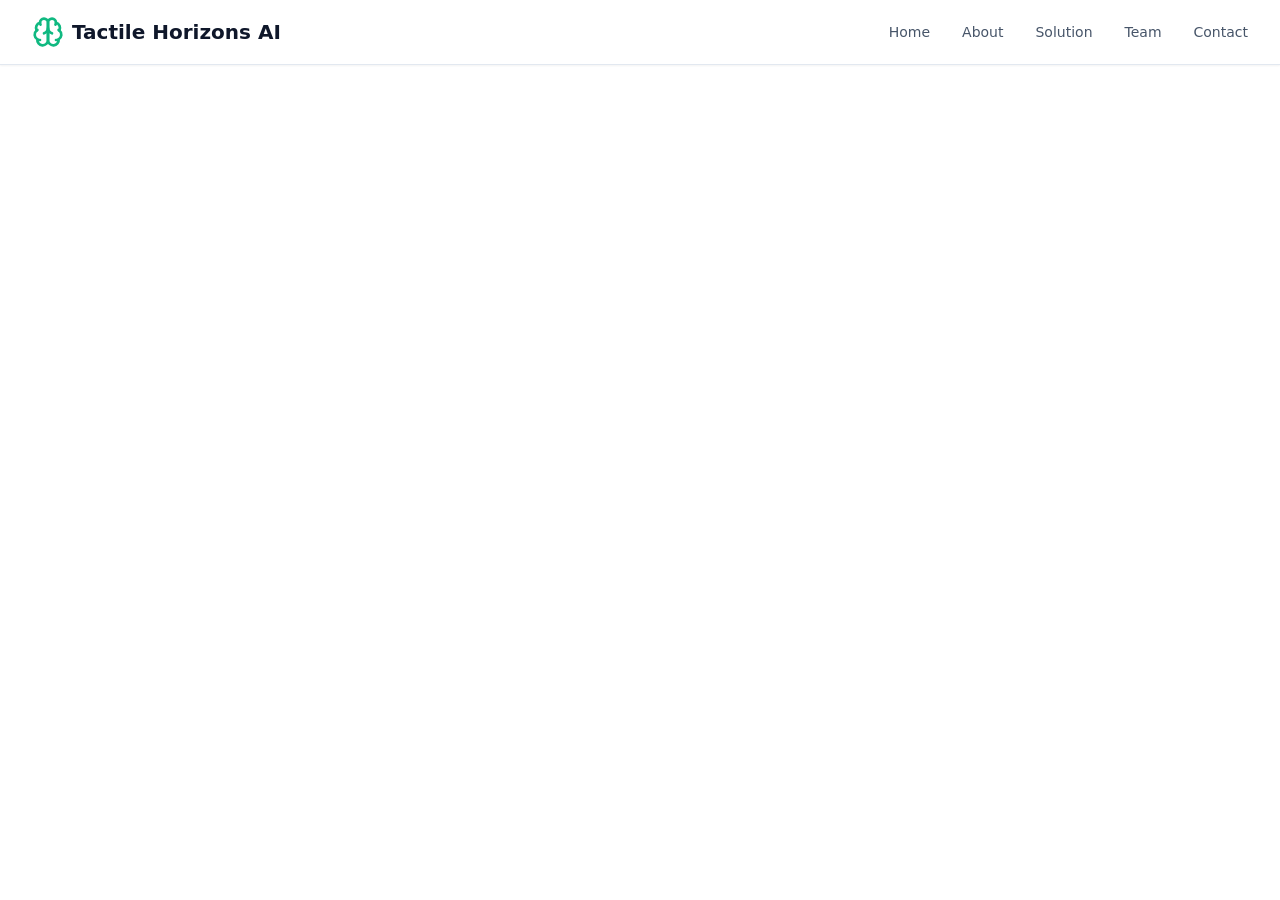
==== commit ddb682bb: "Add files via upload" ====
--- a/index.html
+++ b/index.html
@@ -1,290 +1,15 @@
-<!DOCTYPE html>
-<html lang="en">
-<head>
-    <meta charset="UTF-8">
-    <meta name="viewport" content="width=device-width, initial-scale=1.0">
-    <meta name="description" content="Tactile Horizons AI transforms visual STEM content into optimized tactile graphics in 90 seconds. AI-Powered Accessibility for Blind & Low-Vision Learners.">
-    <title>Tactile Horizons AI | STEM Accessibility Infrastructure</title>
-    <link rel="stylesheet" href="styles.css">
-    <link href="https://fonts.googleapis.com/css2?family=Inter:wght@400;600;700;800&display=swap" rel="stylesheet">
-    <link rel="icon" href="data:image/svg+xml,<svg xmlns='http://www.w3.org/2000/svg' viewBox='0 0 100 100'><text y='.9em' font-size='90'>⠞</text></svg>">
-</head>
-<body>
-
-    <!-- Header -->
-    <header>
-        <div class="container nav-container">
-            <div class="logo">
-                <span class="braille">⠞ ⠁ ⠉ ⠞ ⠊ ⠇ ⠑ ⠓ ⠕ ⠗ ⠊ ⠵ ⠕ ⠝ ⠎ ⠁ ⠊</span>
-                <h1>Tactile Horizons AI</h1>
-            </div>
-            <nav>
-                <ul>
-                    <li><a href="#problem">Problem</a></li>
-                    <li><a href="#solution">Solution</a></li>
-                    <li><a href="#market">Market</a></li>
-                    <li><a href="#moat">Moat</a></li>
-                    <li><a href="#team">Team</a></li>
-                    <li><a href="#contact">Contact</a></li>
-                </ul>
-            </nav>
-            <a href="#contact" class="btn-nav">Partner With Us</a>
-        </div>
-    </header>
-
-    <!-- Hero Section -->
-    <section class="hero">
-        <div class="container">
-            <div class="hero-content">
-                <h2 class="animate-fade">Transforming Visual Content into <span class="highlight">Touchable Insights</span> in 90 Seconds</h2>
-                <p class="subtitle animate-fade-delay">AI-Powered STEM Accessibility Infrastructure for Blind & Low-Vision Learners</p>
-                <div class="hero-stats animate-fade-delay-2">
-                    <div class="stat-item">
-                        <span class="stat-number">90s</span>
-                        <span class="stat-label">Processing Time</span>
-                    </div>
-                    <div class="stat-item">
-                        <span class="stat-number">~$5</span>
-                        <span class="stat-label">Per Image</span>
-                    </div>
-                    <div class="stat-item">
-                        <span class="stat-number">76.6%</span>
-                        <span class="stat-label">Comprehension</span>
-                    </div>
-                </div>
-                <div class="cta-group animate-fade-delay-3">
-                    <a href="#contact" class="btn primary">Request Access</a>
-                    <a href="#solution" class="btn secondary">See How It Works</a>
-                </div>
-            </div>
-            <div class="hero-visual">
-                <div class="floating-card card-1">📊 Graph → ⠞⠁⠉⠞⠊⠇⠑</div>
-                <div class="floating-card card-2">🧬 Molecule → ⠓⠕⠗⠊⠵⠕⠝⠎</div>
-                <div class="floating-card card-3">📈 Data → ⠁⠉⠉⠑⠎⠎⠊⠃⠇⠑</div>
-            </div>
-        </div>
-        <div class="scroll-indicator">↓</div>
-    </section>
-
-    <!-- Problem Section -->
-    <section id="problem" class="section-light">
-        <div class="container">
-            <h3 class="section-title">The <span class="highlight-text">Compliance Crisis</span></h3>
-            <p class="section-intro">Educational institutions, publishers, and government agencies face a mounting compliance crisis.</p>
-            
-            <div class="problem-grid">
-                <div class="problem-card">
-                    <div class="problem-icon">⚖️</div>
-                    <h4>Regulatory Mandates</h4>
-                    <p>Accessible Canada Act (ACA) and ADA Title II mandate full STEM accessibility by <strong>April 2026</strong>.</p>
-                </div>
-                <div class="problem-card">
-                    <div class="problem-icon">💸</div>
-                    <h4>Financial Unsustainability</h4>
-                    <p>Manual tactile production costs <strong>$200 per image</strong> with 4-week delays, draining IDEA funding.</p>
-                </div>
-                <div class="problem-card">
-                    <div class="problem-icon">🚫</div>
-                    <h4>Equity Failure</h4>
-                    <p>Operational bottlenecks deny blind learners timely access to the same materials as sighted peers.</p>
-                </div>
-            </div>
-
-            <blockquote class="story-quote">
-                "Current tactile production methods are a systemic barrier to equity... rendering real-time STEM learning impossible."
-            </blockquote>
-        </div>
-    </section>
-
-    <!-- Solution Section -->
-    <section id="solution" class="section-dark">
-        <div class="container">
-            <h3 class="section-title">AI-Powered <span class="highlight-text">Tactile Automation</span></h3>
-            
-            <div class="comparison-banner">
-                <div class="comparison-item before">
-                    <h4>Manual Production</h4>
-                    <ul>
-                        <li>❌ 2-4 weeks turnaround</li>
-                        <li>❌ $50-$200 per image</li>
-                        <li>❌ Cluttered, confusing outputs</li>
-                    </ul>
-                </div>
-                <div class="comparison-arrow">→</div>
-                <div class="comparison-item after">
-                    <h4>Tactile Horizons AI</h4>
-                    <ul>
-                        <li>✅ <strong>90 seconds</strong></li>
-                        <li>✅ <strong>~$5 per image</strong></li>
-                        <li>✅ <strong>WCAG 2.1 AA Compliant</strong></li>
-                    </ul>
-                </div>
-            </div>
-
-            <div class="process-flow">
-                <div class="step">
-                    <div class="step-number">01</div>
-                    <h4>AI Interpretation</h4>
-                    <p>Computer vision isolates STEM-relevant features from any visual content.</p>
-                </div>
-                <div class="step-connector">→</div>
-                <div class="step">
-                    <div class="step-number">02</div>
-                    <h4>Intelligent Simplification</h4>
-                    <p>Removes clutter, preserves semantic meaning with 80% accuracy.</p>
-                </div>
-                <div class="step-connector">→</div>
-                <div class="step">
-                    <div class="step-number">03</div>
-                    <h4>Tactile Optimization</h4>
-                    <p>Outputs variable-height emboss files calibrated for fingertip discrimination.</p>
-                </div>
-            </div>
-        </div>
-    </section>
-
-    <!-- Market Section -->
-    <section id="market" class="section-light">
-        <div class="container">
-            <h3 class="section-title">Market <span class="highlight-text">Opportunity</span></h3>
-            
-            <div class="market-layers">
-                <div class="layer-card tam">
-                    <div class="layer-label">TAM</div>
-                    <div class="layer-value">$3.91B</div>
-                    <div class="layer-desc">Assistive Technology (Visual Impairment)</div>
-                </div>
-                <div class="layer-card sam">
-                    <div class="layer-label">SAM</div>
-                    <div class="layer-value">$225M</div>
-                    <div class="layer-desc">Education & Federally Regulated Sectors</div>
-                </div>
-                <div class="layer-card som">
-                    <div class="layer-label">SOM</div>
-                    <div class="layer-value">$30M</div>
-                    <div class="layer-desc">ARR by Year 3 (13.3% Capture)</div>
-                </div>
-            </div>
-
-            <div class="catalysts-grid">
-                <h4>Growth Catalysts</h4>
-                <div class="grid-3">
-                    <div class="catalyst-card">
-                        <div class="catalyst-icon">📋</div>
-                        <h5>Regulatory</h5>
-                        <p>ADA Title II & Accessible Canada Act mandates create 2026 procurement urgency.</p>
-                    </div>
-                    <div class="catalyst-card">
-                        <div class="catalyst-icon">💰</div>
-                        <h5>Funding</h5>
-                        <p>IDEA federal grants ($14.2B annually) available for special education compliance.</p>
-                    </div>
-                    <div class="catalyst-card">
-                        <div class="catalyst-icon">🌍</div>
-                        <h5>Global</h5>
-                        <p>UN Convention on Rights of Persons with Disabilities (179 signatories).</p>
-                    </div>
-                </div>
-            </div>
-        </div>
-    </section>
-
-    <!-- Moat Section -->
-    <section id="moat" class="section-dark">
-        <div class="container">
-            <h3 class="section-title">Long-Term <span class="highlight-text">Competitive Advantage</span></h3>
-            <div class="moat-content">
-                <p class="moat-text">
-                    Tactile Horizons AI's moat is built on three compounding advantages: 
-                    <strong>proprietary, domain-specific training datasets</strong> generated through pilot partnerships 
-                    (CINB, NIB), creating a data flywheel that continuously improves our tactile optimization models; 
-                    <strong>API-first architecture</strong> that embeds directly into existing Learning Management Systems 
-                    and embosser hardware, creating high switching costs; and 
-                    <strong>regulatory timing leadership</strong>, where early compliance with April 2026 deadlines 
-                    establishes us as the trusted infrastructure layer.
-                </p>
-            </div>
-            <div class="traction-grid">
-                <div class="traction-item">
-                    <div class="traction-icon">✅</div>
-                    <div class="traction-content">
-                        <h4>76.6% Comprehension</h4>
-                        <p>vs. 70.1% verbal-only — independently validated</p>
-                    </div>
-                </div>
-                <div class="traction-item">
-                    <div class="traction-icon">🎤</div>
-                    <div class="traction-content">
-                        <h4>NIB Partnership</h4>
-                        <p>Invited to showcase at 2026 Conference & Expo</p>
-                    </div>
-                </div>
-                <div class="traction-item">
-                    <div class="traction-icon">🎓</div>
-                    <div class="traction-content">
-                        <h4>Harvard & UofT</h4>
-                        <p>Study participant on social entrepreneurship impact</p>
-                    </div>
-                </div>
-            </div>
-        </div>
-    </section>
-
-    <!-- Team Section -->
-    <section id="team" class="section-light">
-        <div class="container">
-            <h3 class="section-title">Leadership</h3>
-            <div class="team-card">
-                <div class="team-header">
-                    <h4>Ibrahim Al-Jallad</h4>
-                    <span class="team-role">Founder & CEO</span>
-                </div>
-                <div class="team-bio">
-                    <p>Accomplished <strong>IT Project Manager and AI Generalist</strong> with over 16 years of experience in translating business imperatives into technical solutions that deliver quantifiable ROI.</p>
-                    <p>Proven expertise in managing multi-million dollar projects and portfolios within government and public sector settings with a strong command of cross-functional collaboration, OPS procurement practices and vendor management.</p>
-                    <p>Delivered "out of the Box" creative community development initiatives utilizing IT tools for the Canadian International Development Agency and USAID.</p>
-                </div>
-            </div>
-        </div>
-    </section>
-
-    <!-- Contact Section -->
-    <footer id="contact">
-        <div class="container">
-            <h3 class="section-title">Partnership <span class="highlight-text">Opportunities</span></h3>
-            <p class="footer-intro">We're collaborating with educational institutions, publishers, government agencies, and assistive technology distributors to make STEM accessible at scale.</p>
-            
-            <div class="contact-grid">
-                <div class="contact-card">
-                    <h4>Get In Touch</h4>
-                    <p><strong>Ibrahim Al-Jallad</strong>, Founder & CEO</p>
-                    <p>📧 <a href="mailto:Jallad.ibrahim@proton.me">Jallad.ibrahim@proton.me</a></p>
-                    <p>📱 +1 (647) 628-1316</p>
-                    <p>📍 Mississauga, Ontario, Canada</p>
-                </div>
-                <div class="contact-card">
-                    <h4>Corporate Information</h4>
-                    <p>Tkarm Inc.</p>
-                    <p>Ontario Corp #002663316</p>
-                    <p>Business Number 727690885</p>
-                </div>
-                <div class="contact-card">
-                    <h4>Legal</h4>
-                    <p>Tactile Horizons Magazine © 2025</p>
-                    <p>Canadian Copyright #1229076</p>
-                </div>
-            </div>
-
-            <div class="footer-cta">
-                <a href="mailto:Jallad.ibrahim@proton.me" class="btn primary large">Start a Conversation</a>
-            </div>
-
-            <div class="legal-line">
-                <p>© 2025 Tactile Horizons AI. All rights reserved. | <a href="https://tactilehorizonsai.github.io/">tactilehorizonsai.github.io</a></p>
-            </div>
-        </div>
-    </footer>
-
-    <script src="script.js"></script>
-</body>
-</html>+<!doctype html>
+<html lang="en">
+
+<head>
+  <meta charset="UTF-8" />
+  <meta name="viewport" content="width=device-width, initial-scale=1.0" />
+  <script type="module" crossorigin src="/assets/index-ObhKdroG.js"></script>
+  <link rel="stylesheet" crossorigin href="/assets/index-BOxNoxl8.css">
+</head>
+
+<body>
+  <div id="root"></div>
+</body>
+
+</html>
--- a/assets/index-BOxNoxl8.css
+++ b/assets/index-BOxNoxl8.css
@@ -0,0 +1 @@
+*,:before,:after{--tw-border-spacing-x: 0;--tw-border-spacing-y: 0;--tw-translate-x: 0;--tw-translate-y: 0;--tw-rotate: 0;--tw-skew-x: 0;--tw-skew-y: 0;--tw-scale-x: 1;--tw-scale-y: 1;--tw-pan-x: ;--tw-pan-y: ;--tw-pinch-zoom: ;--tw-scroll-snap-strictness: proximity;--tw-gradient-from-position: ;--tw-gradient-via-position: ;--tw-gradient-to-position: ;--tw-ordinal: ;--tw-slashed-zero: ;--tw-numeric-figure: ;--tw-numeric-spacing: ;--tw-numeric-fraction: ;--tw-ring-inset: ;--tw-ring-offset-width: 0px;--tw-ring-offset-color: #fff;--tw-ring-color: rgb(59 130 246 / .5);--tw-ring-offset-shadow: 0 0 #0000;--tw-ring-shadow: 0 0 #0000;--tw-shadow: 0 0 #0000;--tw-shadow-colored: 0 0 #0000;--tw-blur: ;--tw-brightness: ;--tw-contrast: ;--tw-grayscale: ;--tw-hue-rotate: ;--tw-invert: ;--tw-saturate: ;--tw-sepia: ;--tw-drop-shadow: ;--tw-backdrop-blur: ;--tw-backdrop-brightness: ;--tw-backdrop-contrast: ;--tw-backdrop-grayscale: ;--tw-backdrop-hue-rotate: ;--tw-backdrop-invert: ;--tw-backdrop-opacity: ;--tw-backdrop-saturate: ;--tw-backdrop-sepia: ;--tw-contain-size: ;--tw-contain-layout: ;--tw-contain-paint: ;--tw-contain-style: }::backdrop{--tw-border-spacing-x: 0;--tw-border-spacing-y: 0;--tw-translate-x: 0;--tw-translate-y: 0;--tw-rotate: 0;--tw-skew-x: 0;--tw-skew-y: 0;--tw-scale-x: 1;--tw-scale-y: 1;--tw-pan-x: ;--tw-pan-y: ;--tw-pinch-zoom: ;--tw-scroll-snap-strictness: proximity;--tw-gradient-from-position: ;--tw-gradient-via-position: ;--tw-gradient-to-position: ;--tw-ordinal: ;--tw-slashed-zero: ;--tw-numeric-figure: ;--tw-numeric-spacing: ;--tw-numeric-fraction: ;--tw-ring-inset: ;--tw-ring-offset-width: 0px;--tw-ring-offset-color: #fff;--tw-ring-color: rgb(59 130 246 / .5);--tw-ring-offset-shadow: 0 0 #0000;--tw-ring-shadow: 0 0 #0000;--tw-shadow: 0 0 #0000;--tw-shadow-colored: 0 0 #0000;--tw-blur: ;--tw-brightness: ;--tw-contrast: ;--tw-grayscale: ;--tw-hue-rotate: ;--tw-invert: ;--tw-saturate: ;--tw-sepia: ;--tw-drop-shadow: ;--tw-backdrop-blur: ;--tw-backdrop-brightness: ;--tw-backdrop-contrast: ;--tw-backdrop-grayscale: ;--tw-backdrop-hue-rotate: ;--tw-backdrop-invert: ;--tw-backdrop-opacity: ;--tw-backdrop-saturate: ;--tw-backdrop-sepia: ;--tw-contain-size: ;--tw-contain-layout: ;--tw-contain-paint: ;--tw-contain-style: }*,:before,:after{box-sizing:border-box;border-width:0;border-style:solid;border-color:#e5e7eb}:before,:after{--tw-content: ""}html,:host{line-height:1.5;-webkit-text-size-adjust:100%;-moz-tab-size:4;-o-tab-size:4;tab-size:4;font-family:ui-sans-serif,system-ui,sans-serif,"Apple Color Emoji","Segoe UI Emoji",Segoe UI Symbol,"Noto Color Emoji";font-feature-settings:normal;font-variation-settings:normal;-webkit-tap-highlight-color:transparent}body{margin:0;line-height:inherit}hr{height:0;color:inherit;border-top-width:1px}abbr:where([title]){-webkit-text-decoration:underline dotted;text-decoration:underline dotted}h1,h2,h3,h4,h5,h6{font-size:inherit;font-weight:inherit}a{color:inherit;text-decoration:inherit}b,strong{font-weight:bolder}code,kbd,samp,pre{font-family:ui-monospace,SFMono-Regular,Menlo,Monaco,Consolas,Liberation Mono,Courier New,monospace;font-feature-settings:normal;font-variation-settings:normal;font-size:1em}small{font-size:80%}sub,sup{font-size:75%;line-height:0;position:relative;vertical-align:baseline}sub{bottom:-.25em}sup{top:-.5em}table{text-indent:0;border-color:inherit;border-collapse:collapse}button,input,optgroup,select,textarea{font-family:inherit;font-feature-settings:inherit;font-variation-settings:inherit;font-size:100%;font-weight:inherit;line-height:inherit;letter-spacing:inherit;color:inherit;margin:0;padding:0}button,select{text-transform:none}button,input:where([type=button]),input:where([type=reset]),input:where([type=submit]){-webkit-appearance:button;background-color:transparent;background-image:none}:-moz-focusring{outline:auto}:-moz-ui-invalid{box-shadow:none}progress{vertical-align:baseline}::-webkit-inner-spin-button,::-webkit-outer-spin-button{height:auto}[type=search]{-webkit-appearance:textfield;outline-offset:-2px}::-webkit-search-decoration{-webkit-appearance:none}::-webkit-file-upload-button{-webkit-appearance:button;font:inherit}summary{display:list-item}blockquote,dl,dd,h1,h2,h3,h4,h5,h6,hr,figure,p,pre{margin:0}fieldset{margin:0;padding:0}legend{padding:0}ol,ul,menu{list-style:none;margin:0;padding:0}dialog{padding:0}textarea{resize:vertical}input::-moz-placeholder,textarea::-moz-placeholder{opacity:1;color:#9ca3af}input::placeholder,textarea::placeholder{opacity:1;color:#9ca3af}button,[role=button]{cursor:pointer}:disabled{cursor:default}img,svg,video,canvas,audio,iframe,embed,object{display:block;vertical-align:middle}img,video{max-width:100%;height:auto}[hidden]:where(:not([hidden=until-found])){display:none}:root{--radius: .5rem;--sidebar-background: 0 0% 98%;--sidebar-foreground: 240 5.3% 26.1%;--sidebar-primary: 240 5.9% 10%;--sidebar-primary-foreground: 0 0% 98%;--sidebar-accent: 240 4.8% 95.9%;--sidebar-accent-foreground: 240 5.9% 10%;--sidebar-border: 220 13% 91%;--sidebar-ring: 217.2 91.2% 59.8% }html{scroll-behavior:smooth}body{--tw-bg-opacity: 1;background-color:rgb(255 255 255 / var(--tw-bg-opacity, 1));--tw-text-opacity: 1;color:rgb(30 41 59 / var(--tw-text-opacity, 1))}.static{position:static}.absolute{position:absolute}.relative{position:relative}.-left-3{left:-.75rem}.-top-3{top:-.75rem}.left-0{left:0}.right-0{right:0}.right-4{right:1rem}.top-0{top:0}.top-4{top:1rem}.z-50{z-index:50}.col-span-1{grid-column:span 1 / span 1}.mx-auto{margin-left:auto;margin-right:auto}.mb-1{margin-bottom:.25rem}.mb-10{margin-bottom:2.5rem}.mb-12{margin-bottom:3rem}.mb-16{margin-bottom:4rem}.mb-2{margin-bottom:.5rem}.mb-3{margin-bottom:.75rem}.mb-4{margin-bottom:1rem}.mb-6{margin-bottom:1.5rem}.mb-8{margin-bottom:2rem}.mt-1{margin-top:.25rem}.mt-2{margin-top:.5rem}.mt-8{margin-top:2rem}.block{display:block}.flex{display:flex}.inline-flex{display:inline-flex}.grid{display:grid}.hidden{display:none}.h-10{height:2.5rem}.h-12{height:3rem}.h-16{height:4rem}.h-2{height:.5rem}.h-24{height:6rem}.h-4{height:1rem}.h-5{height:1.25rem}.h-6{height:1.5rem}.h-8{height:2rem}.min-h-screen{min-height:100vh}.w-10{width:2.5rem}.w-12{width:3rem}.w-16{width:4rem}.w-2{width:.5rem}.w-24{width:6rem}.w-4{width:1rem}.w-5{width:1.25rem}.w-6{width:1.5rem}.w-8{width:2rem}.w-full{width:100%}.max-w-2xl{max-width:42rem}.max-w-3xl{max-width:48rem}.max-w-4xl{max-width:56rem}.max-w-7xl{max-width:80rem}.max-w-md{max-width:28rem}.flex-shrink-0{flex-shrink:0}.rotate-90{--tw-rotate: 90deg;transform:translate(var(--tw-translate-x),var(--tw-translate-y)) rotate(var(--tw-rotate)) skew(var(--tw-skew-x)) skewY(var(--tw-skew-y)) scaleX(var(--tw-scale-x)) scaleY(var(--tw-scale-y))}.transform{transform:translate(var(--tw-translate-x),var(--tw-translate-y)) rotate(var(--tw-rotate)) skew(var(--tw-skew-x)) skewY(var(--tw-skew-y)) scaleX(var(--tw-scale-x)) scaleY(var(--tw-scale-y))}@keyframes pulse{50%{opacity:.5}}.animate-pulse{animation:pulse 2s cubic-bezier(.4,0,.6,1) infinite}.grid-cols-1{grid-template-columns:repeat(1,minmax(0,1fr))}.grid-cols-2{grid-template-columns:repeat(2,minmax(0,1fr))}.flex-col{flex-direction:column}.items-start{align-items:flex-start}.items-center{align-items:center}.justify-center{justify-content:center}.justify-between{justify-content:space-between}.gap-12{gap:3rem}.gap-16{gap:4rem}.gap-2{gap:.5rem}.gap-3{gap:.75rem}.gap-4{gap:1rem}.gap-6{gap:1.5rem}.gap-8{gap:2rem}.space-y-2>:not([hidden])~:not([hidden]){--tw-space-y-reverse: 0;margin-top:calc(.5rem * calc(1 - var(--tw-space-y-reverse)));margin-bottom:calc(.5rem * var(--tw-space-y-reverse))}.space-y-3>:not([hidden])~:not([hidden]){--tw-space-y-reverse: 0;margin-top:calc(.75rem * calc(1 - var(--tw-space-y-reverse)));margin-bottom:calc(.75rem * var(--tw-space-y-reverse))}.space-y-4>:not([hidden])~:not([hidden]){--tw-space-y-reverse: 0;margin-top:calc(1rem * calc(1 - var(--tw-space-y-reverse)));margin-bottom:calc(1rem * var(--tw-space-y-reverse))}.space-y-6>:not([hidden])~:not([hidden]){--tw-space-y-reverse: 0;margin-top:calc(1.5rem * calc(1 - var(--tw-space-y-reverse)));margin-bottom:calc(1.5rem * var(--tw-space-y-reverse))}.space-y-8>:not([hidden])~:not([hidden]){--tw-space-y-reverse: 0;margin-top:calc(2rem * calc(1 - var(--tw-space-y-reverse)));margin-bottom:calc(2rem * var(--tw-space-y-reverse))}.rounded{border-radius:.25rem}.rounded-2xl{border-radius:1rem}.rounded-full{border-radius:9999px}.rounded-lg{border-radius:var(--radius)}.rounded-xl{border-radius:.75rem}.border{border-width:1px}.border-2{border-width:2px}.border-b{border-bottom-width:1px}.border-t{border-top-width:1px}.border-dashed{border-style:dashed}.border-amber-200{--tw-border-opacity: 1;border-color:rgb(253 230 138 / var(--tw-border-opacity, 1))}.border-emerald-200{--tw-border-opacity: 1;border-color:rgb(167 243 208 / var(--tw-border-opacity, 1))}.border-red-500{--tw-border-opacity: 1;border-color:rgb(239 68 68 / var(--tw-border-opacity, 1))}.border-slate-200{--tw-border-opacity: 1;border-color:rgb(226 232 240 / var(--tw-border-opacity, 1))}.border-slate-300{--tw-border-opacity: 1;border-color:rgb(203 213 225 / var(--tw-border-opacity, 1))}.bg-amber-100{--tw-bg-opacity: 1;background-color:rgb(254 243 199 / var(--tw-bg-opacity, 1))}.bg-amber-500{--tw-bg-opacity: 1;background-color:rgb(245 158 11 / var(--tw-bg-opacity, 1))}.bg-blue-500{--tw-bg-opacity: 1;background-color:rgb(59 130 246 / var(--tw-bg-opacity, 1))}.bg-cyan-100{--tw-bg-opacity: 1;background-color:rgb(207 250 254 / var(--tw-bg-opacity, 1))}.bg-cyan-500{--tw-bg-opacity: 1;background-color:rgb(6 182 212 / var(--tw-bg-opacity, 1))}.bg-emerald-100{--tw-bg-opacity: 1;background-color:rgb(209 250 229 / var(--tw-bg-opacity, 1))}.bg-emerald-50{--tw-bg-opacity: 1;background-color:rgb(236 253 245 / var(--tw-bg-opacity, 1))}.bg-emerald-500{--tw-bg-opacity: 1;background-color:rgb(16 185 129 / var(--tw-bg-opacity, 1))}.bg-orange-100{--tw-bg-opacity: 1;background-color:rgb(255 237 213 / var(--tw-bg-opacity, 1))}.bg-purple-100{--tw-bg-opacity: 1;background-color:rgb(243 232 255 / var(--tw-bg-opacity, 1))}.bg-purple-500{--tw-bg-opacity: 1;background-color:rgb(168 85 247 / var(--tw-bg-opacity, 1))}.bg-red-100{--tw-bg-opacity: 1;background-color:rgb(254 226 226 / var(--tw-bg-opacity, 1))}.bg-slate-100{--tw-bg-opacity: 1;background-color:rgb(241 245 249 / var(--tw-bg-opacity, 1))}.bg-slate-50{--tw-bg-opacity: 1;background-color:rgb(248 250 252 / var(--tw-bg-opacity, 1))}.bg-white{--tw-bg-opacity: 1;background-color:rgb(255 255 255 / var(--tw-bg-opacity, 1))}.bg-white\/95{background-color:#fffffff2}.bg-gradient-to-br{background-image:linear-gradient(to bottom right,var(--tw-gradient-stops))}.from-emerald-400{--tw-gradient-from: #34d399 var(--tw-gradient-from-position);--tw-gradient-to: rgb(52 211 153 / 0) var(--tw-gradient-to-position);--tw-gradient-stops: var(--tw-gradient-from), var(--tw-gradient-to)}.from-emerald-50{--tw-gradient-from: #ecfdf5 var(--tw-gradient-from-position);--tw-gradient-to: rgb(236 253 245 / 0) var(--tw-gradient-to-position);--tw-gradient-stops: var(--tw-gradient-from), var(--tw-gradient-to)}.to-cyan-50{--tw-gradient-to: #ecfeff var(--tw-gradient-to-position)}.to-cyan-500{--tw-gradient-to: #06b6d4 var(--tw-gradient-to-position)}.p-2{padding:.5rem}.p-4{padding:1rem}.p-5{padding:1.25rem}.p-6{padding:1.5rem}.p-8{padding:2rem}.px-3{padding-left:.75rem;padding-right:.75rem}.px-4{padding-left:1rem;padding-right:1rem}.px-6{padding-left:1.5rem;padding-right:1.5rem}.px-8{padding-left:2rem;padding-right:2rem}.py-1{padding-top:.25rem;padding-bottom:.25rem}.py-12{padding-top:3rem;padding-bottom:3rem}.py-2{padding-top:.5rem;padding-bottom:.5rem}.py-20{padding-top:5rem;padding-bottom:5rem}.py-3{padding-top:.75rem;padding-bottom:.75rem}.py-4{padding-top:1rem;padding-bottom:1rem}.pb-20{padding-bottom:5rem}.pt-32{padding-top:8rem}.pt-8{padding-top:2rem}.text-center{text-align:center}.font-mono{font-family:ui-monospace,SFMono-Regular,Menlo,Monaco,Consolas,Liberation Mono,Courier New,monospace}.text-2xl{font-size:1.5rem;line-height:2rem}.text-3xl{font-size:1.875rem;line-height:2.25rem}.text-4xl{font-size:2.25rem;line-height:2.5rem}.text-5xl{font-size:3rem;line-height:1}.text-lg{font-size:1.125rem;line-height:1.75rem}.text-sm{font-size:.875rem;line-height:1.25rem}.text-xl{font-size:1.25rem;line-height:1.75rem}.text-xs{font-size:.75rem;line-height:1rem}.font-bold{font-weight:700}.font-medium{font-weight:500}.font-semibold{font-weight:600}.italic{font-style:italic}.leading-relaxed{line-height:1.625}.leading-tight{line-height:1.25}.text-amber-500{--tw-text-opacity: 1;color:rgb(245 158 11 / var(--tw-text-opacity, 1))}.text-amber-600{--tw-text-opacity: 1;color:rgb(217 119 6 / var(--tw-text-opacity, 1))}.text-amber-700{--tw-text-opacity: 1;color:rgb(180 83 9 / var(--tw-text-opacity, 1))}.text-blue-600{--tw-text-opacity: 1;color:rgb(37 99 235 / var(--tw-text-opacity, 1))}.text-cyan-600{--tw-text-opacity: 1;color:rgb(8 145 178 / var(--tw-text-opacity, 1))}.text-emerald-500{--tw-text-opacity: 1;color:rgb(16 185 129 / var(--tw-text-opacity, 1))}.text-emerald-600{--tw-text-opacity: 1;color:rgb(5 150 105 / var(--tw-text-opacity, 1))}.text-emerald-700{--tw-text-opacity: 1;color:rgb(4 120 87 / var(--tw-text-opacity, 1))}.text-orange-500{--tw-text-opacity: 1;color:rgb(249 115 22 / var(--tw-text-opacity, 1))}.text-purple-600{--tw-text-opacity: 1;color:rgb(147 51 234 / var(--tw-text-opacity, 1))}.text-red-500{--tw-text-opacity: 1;color:rgb(239 68 68 / var(--tw-text-opacity, 1))}.text-slate-400{--tw-text-opacity: 1;color:rgb(148 163 184 / var(--tw-text-opacity, 1))}.text-slate-500{--tw-text-opacity: 1;color:rgb(100 116 139 / var(--tw-text-opacity, 1))}.text-slate-600{--tw-text-opacity: 1;color:rgb(71 85 105 / var(--tw-text-opacity, 1))}.text-slate-700{--tw-text-opacity: 1;color:rgb(51 65 85 / var(--tw-text-opacity, 1))}.text-slate-800{--tw-text-opacity: 1;color:rgb(30 41 59 / var(--tw-text-opacity, 1))}.text-slate-900{--tw-text-opacity: 1;color:rgb(15 23 42 / var(--tw-text-opacity, 1))}.text-white{--tw-text-opacity: 1;color:rgb(255 255 255 / var(--tw-text-opacity, 1))}.placeholder-slate-400::-moz-placeholder{--tw-placeholder-opacity: 1;color:rgb(148 163 184 / var(--tw-placeholder-opacity, 1))}.placeholder-slate-400::placeholder{--tw-placeholder-opacity: 1;color:rgb(148 163 184 / var(--tw-placeholder-opacity, 1))}.shadow-lg{--tw-shadow: 0 10px 15px -3px rgb(0 0 0 / .1), 0 4px 6px -4px rgb(0 0 0 / .1);--tw-shadow-colored: 0 10px 15px -3px var(--tw-shadow-color), 0 4px 6px -4px var(--tw-shadow-color);box-shadow:var(--tw-ring-offset-shadow, 0 0 #0000),var(--tw-ring-shadow, 0 0 #0000),var(--tw-shadow)}.shadow-sm{--tw-shadow: 0 1px 2px 0 rgb(0 0 0 / .05);--tw-shadow-colored: 0 1px 2px 0 var(--tw-shadow-color);box-shadow:var(--tw-ring-offset-shadow, 0 0 #0000),var(--tw-ring-shadow, 0 0 #0000),var(--tw-shadow)}.shadow-emerald-500\/30{--tw-shadow-color: rgb(16 185 129 / .3);--tw-shadow: var(--tw-shadow-colored)}.backdrop-blur-sm{--tw-backdrop-blur: blur(4px);-webkit-backdrop-filter:var(--tw-backdrop-blur) var(--tw-backdrop-brightness) var(--tw-backdrop-contrast) var(--tw-backdrop-grayscale) var(--tw-backdrop-hue-rotate) var(--tw-backdrop-invert) var(--tw-backdrop-opacity) var(--tw-backdrop-saturate) var(--tw-backdrop-sepia);backdrop-filter:var(--tw-backdrop-blur) var(--tw-backdrop-brightness) var(--tw-backdrop-contrast) var(--tw-backdrop-grayscale) var(--tw-backdrop-hue-rotate) var(--tw-backdrop-invert) var(--tw-backdrop-opacity) var(--tw-backdrop-saturate) var(--tw-backdrop-sepia)}.transition-colors{transition-property:color,background-color,border-color,text-decoration-color,fill,stroke;transition-timing-function:cubic-bezier(.4,0,.2,1);transition-duration:.15s}@keyframes enter{0%{opacity:var(--tw-enter-opacity, 1);transform:translate3d(var(--tw-enter-translate-x, 0),var(--tw-enter-translate-y, 0),0) scale3d(var(--tw-enter-scale, 1),var(--tw-enter-scale, 1),var(--tw-enter-scale, 1)) rotate(var(--tw-enter-rotate, 0))}}@keyframes exit{to{opacity:var(--tw-exit-opacity, 1);transform:translate3d(var(--tw-exit-translate-x, 0),var(--tw-exit-translate-y, 0),0) scale3d(var(--tw-exit-scale, 1),var(--tw-exit-scale, 1),var(--tw-exit-scale, 1)) rotate(var(--tw-exit-rotate, 0))}}img{-o-object-position:top;object-position:top}.fixed{position:fixed}::-webkit-scrollbar{width:8px;height:8px}::-webkit-scrollbar-track{background:#f8fafc}::-webkit-scrollbar-thumb{background:#cbd5e1;border-radius:4px}::-webkit-scrollbar-thumb:hover{background:#94a3b8}.hover\:border-emerald-500:hover{--tw-border-opacity: 1;border-color:rgb(16 185 129 / var(--tw-border-opacity, 1))}.hover\:bg-emerald-600:hover{--tw-bg-opacity: 1;background-color:rgb(5 150 105 / var(--tw-bg-opacity, 1))}.hover\:bg-slate-200:hover{--tw-bg-opacity: 1;background-color:rgb(226 232 240 / var(--tw-bg-opacity, 1))}.hover\:text-emerald-600:hover{--tw-text-opacity: 1;color:rgb(5 150 105 / var(--tw-text-opacity, 1))}.hover\:text-emerald-700:hover{--tw-text-opacity: 1;color:rgb(4 120 87 / var(--tw-text-opacity, 1))}.hover\:text-slate-900:hover{--tw-text-opacity: 1;color:rgb(15 23 42 / var(--tw-text-opacity, 1))}.focus\:border-transparent:focus{border-color:transparent}.focus\:outline-none:focus{outline:2px solid transparent;outline-offset:2px}.focus\:ring-2:focus{--tw-ring-offset-shadow: var(--tw-ring-inset) 0 0 0 var(--tw-ring-offset-width) var(--tw-ring-offset-color);--tw-ring-shadow: var(--tw-ring-inset) 0 0 0 calc(2px + var(--tw-ring-offset-width)) var(--tw-ring-color);box-shadow:var(--tw-ring-offset-shadow),var(--tw-ring-shadow),var(--tw-shadow, 0 0 #0000)}.focus\:ring-emerald-500:focus{--tw-ring-opacity: 1;--tw-ring-color: rgb(16 185 129 / var(--tw-ring-opacity, 1))}@media (min-width: 640px){.sm\:flex-row{flex-direction:row}.sm\:px-6{padding-left:1.5rem;padding-right:1.5rem}}@media (min-width: 768px){.md\:col-span-2{grid-column:span 2 / span 2}.md\:flex{display:flex}.md\:hidden{display:none}.md\:grid-cols-2{grid-template-columns:repeat(2,minmax(0,1fr))}.md\:grid-cols-3{grid-template-columns:repeat(3,minmax(0,1fr))}.md\:grid-cols-4{grid-template-columns:repeat(4,minmax(0,1fr))}.md\:text-6xl{font-size:3.75rem;line-height:1}}@media (min-width: 1024px){.lg\:grid-cols-2{grid-template-columns:repeat(2,minmax(0,1fr))}.lg\:grid-cols-3{grid-template-columns:repeat(3,minmax(0,1fr))}.lg\:px-8{padding-left:2rem;padding-right:2rem}}
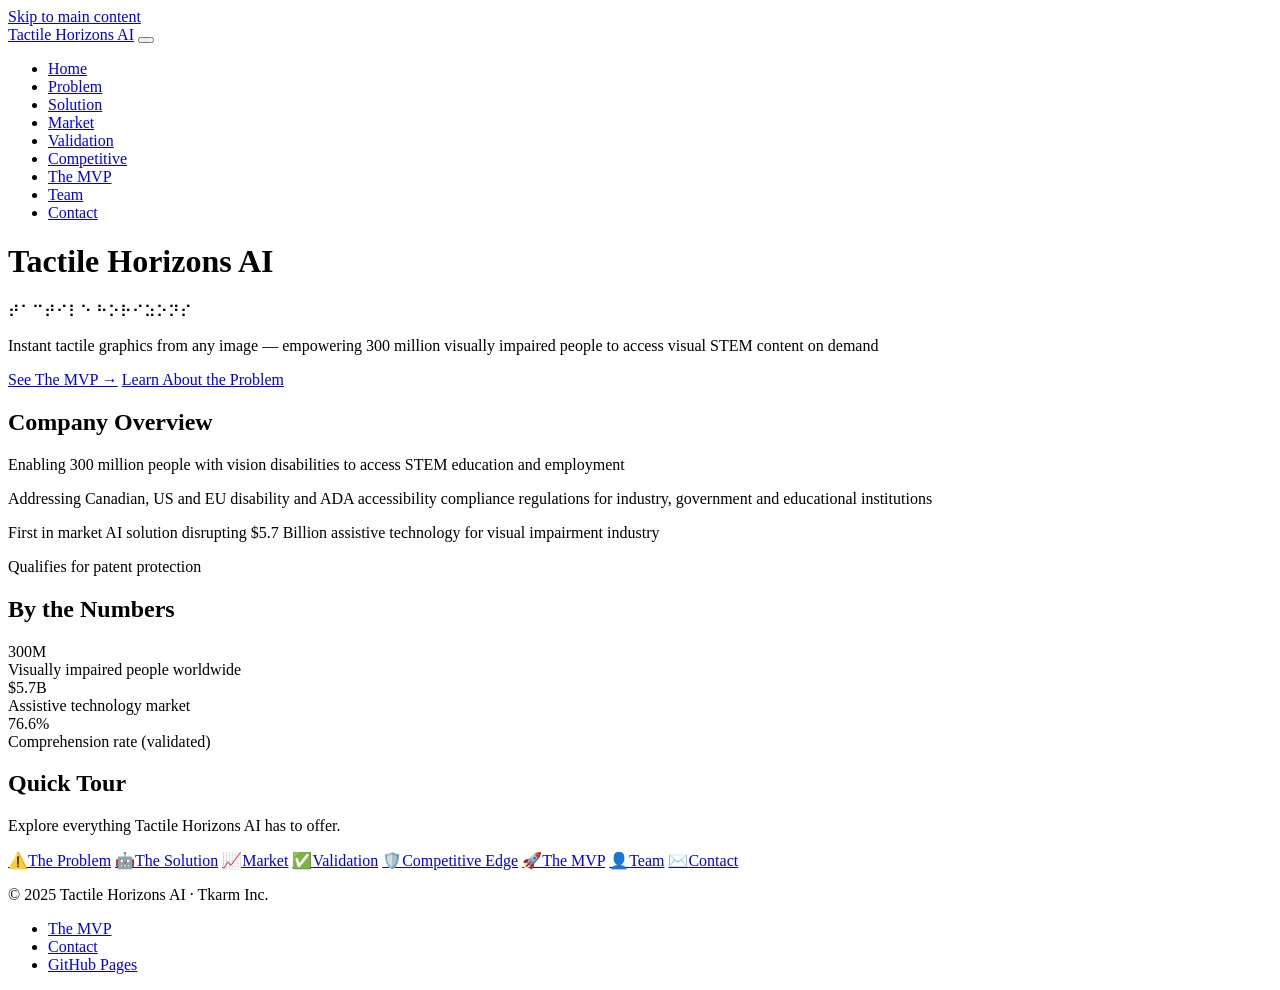
==== commit de9e1357: "Add files via upload" ====
--- a/index.html
+++ b/index.html
@@ -1,15 +1,125 @@
-<!doctype html>
+<!DOCTYPE html>
 <html lang="en">
+<head>
+  <meta charset="UTF-8">
+  <meta name="viewport" content="width=device-width, initial-scale=1.0">
+  <title>Tactile Horizons AI — Instant Tactile Graphics from Any Image</title>
+  <meta name="description" content="Instant tactile graphics from any image — empowering 300 million visually impaired people to access visual STEM content on demand.">
+  <link rel="stylesheet" href="css/style.css">
+</head>
+<body>
+  <a class="skip-link" href="#main">Skip to main content</a>
 
-<head>
-  <meta charset="UTF-8" />
-  <meta name="viewport" content="width=device-width, initial-scale=1.0" />
-  <script type="module" crossorigin src="/assets/index-ObhKdroG.js"></script>
-  <link rel="stylesheet" crossorigin href="/assets/index-BOxNoxl8.css">
-</head>
+  <!-- Navigation -->
+  <nav class="navbar" aria-label="Primary navigation">
+    <div class="nav-inner">
+      <a href="index.html" class="nav-logo" aria-label="Tactile Horizons AI home">Tactile Horizons <span class="text-purple">AI</span></a>
+      <button class="nav-toggle" aria-label="Toggle navigation menu" aria-expanded="false" aria-controls="nav-links">
+        <span></span><span></span><span></span>
+      </button>
+      <ul class="nav-links" id="nav-links">
+        <li><a class="nav-link" href="index.html">Home</a></li>
+        <li><a class="nav-link" href="problem.html">Problem</a></li>
+        <li><a class="nav-link" href="solution.html">Solution</a></li>
+        <li><a class="nav-link" href="market.html">Market</a></li>
+        <li><a class="nav-link" href="validation.html">Validation</a></li>
+        <li><a class="nav-link" href="competitive.html">Competitive</a></li>
+        <li><a class="nav-link" href="mvp.html">The MVP</a></li>
+        <li><a class="nav-link" href="team.html">Team</a></li>
+        <li><a class="nav-link" href="contact.html">Contact</a></li>
+      </ul>
+    </div>
+  </nav>
 
-<body>
-  <div id="root"></div>
+  <main id="main">
+    <!-- Hero -->
+    <header class="hero">
+      <div class="braille-bg" aria-hidden="true"></div>
+      <div class="container">
+        <h1>Tactile Horizons <span class="text-gradient">AI</span></h1>
+        <p class="braille-row" aria-hidden="true">⠞⠁⠉⠞⠊⠇⠑ ⠓⠕⠗⠊⠵⠕⠝⠎</p>
+        <p class="tagline">Instant tactile graphics from any image — empowering 300 million visually impaired people to access visual STEM content on demand</p>
+        <div class="hero-btns">
+          <a href="mvp.html" class="btn btn-primary">See The MVP →</a>
+          <a href="problem.html" class="btn btn-outline">Learn About the Problem</a>
+        </div>
+      </div>
+    </header>
+
+    <!-- Company overview -->
+    <section aria-labelledby="overview-title">
+      <div class="container">
+        <h2 class="section-title fade-in" id="overview-title">Company Overview</h2>
+        <div class="grid grid-2 mt-2">
+          <article class="card card-left-accent fade-in">
+            <p>Enabling 300 million people with vision disabilities to access STEM education and employment</p>
+          </article>
+          <article class="card card-left-accent fade-in">
+            <p>Addressing Canadian, US and EU disability and ADA accessibility compliance regulations for industry, government and educational institutions</p>
+          </article>
+          <article class="card card-left-accent fade-in">
+            <p>First in market AI solution disrupting $5.7 Billion assistive technology for visual impairment industry</p>
+          </article>
+          <article class="card card-left-accent fade-in">
+            <p>Qualifies for patent protection</p>
+          </article>
+        </div>
+      </div>
+    </section>
+
+    <!-- Stat teaser -->
+    <section aria-labelledby="stats-title" style="padding-top:0;">
+      <div class="container">
+        <h2 class="section-title fade-in" id="stats-title">By the Numbers</h2>
+        <div class="grid grid-3 mt-2">
+          <div class="card stat-card fade-in">
+            <div class="stat-number">300M</div>
+            <div class="stat-label">Visually impaired people worldwide</div>
+          </div>
+          <div class="card stat-card fade-in">
+            <div class="stat-number">$5.7B</div>
+            <div class="stat-label">Assistive technology market</div>
+          </div>
+          <div class="card stat-card fade-in">
+            <div class="stat-number">76.6%</div>
+            <div class="stat-label">Comprehension rate (validated)</div>
+          </div>
+        </div>
+      </div>
+    </section>
+
+    <!-- Quick tour -->
+    <section aria-labelledby="tour-title">
+      <div class="container">
+        <h2 class="section-title fade-in" id="tour-title">Quick Tour</h2>
+        <p class="section-subtitle fade-in">Explore everything Tactile Horizons AI has to offer.</p>
+        <div class="grid grid-4 mt-2">
+          <a href="problem.html" class="tour-item fade-in"><span class="ti-icon" aria-hidden="true">⚠️</span><span>The Problem</span></a>
+          <a href="solution.html" class="tour-item fade-in"><span class="ti-icon" aria-hidden="true">🤖</span><span>The Solution</span></a>
+          <a href="market.html" class="tour-item fade-in"><span class="ti-icon" aria-hidden="true">📈</span><span>Market</span></a>
+          <a href="validation.html" class="tour-item fade-in"><span class="ti-icon" aria-hidden="true">✅</span><span>Validation</span></a>
+          <a href="competitive.html" class="tour-item fade-in"><span class="ti-icon" aria-hidden="true">🛡️</span><span>Competitive Edge</span></a>
+          <a href="mvp.html" class="tour-item fade-in"><span class="ti-icon" aria-hidden="true">🚀</span><span>The MVP</span></a>
+          <a href="team.html" class="tour-item fade-in"><span class="ti-icon" aria-hidden="true">👤</span><span>Team</span></a>
+          <a href="contact.html" class="tour-item fade-in"><span class="ti-icon" aria-hidden="true">✉️</span><span>Contact</span></a>
+        </div>
+      </div>
+    </section>
+  </main>
+
+  <!-- Footer -->
+  <footer class="site-footer">
+    <div class="container footer-inner">
+      <p>© 2025 Tactile Horizons AI · Tkarm Inc.</p>
+      <ul class="footer-links">
+        <li><a href="mvp.html">The MVP</a></li>
+        <li><a href="contact.html">Contact</a></li>
+        <li><a href="https://tactilehorizonsai.github.io/">GitHub Pages</a></li>
+      </ul>
+    </div>
+  </footer>
+
+  <script src="js/main.js"></script>
+<script type="module" src="https://static.cloudflareinsights.com/beacon.min.js/v31edd6df95cf4e85bb4c19e7a9bdbcba1788362987495" integrity="sha512-iIg7k2xntmwu6/uSb5tpc/hySgZc4eoL31yB29W6tJFo2akwjPWcEqnCEdJvGexCL0KEQwVYv5BlowfhVz26hg==" data-cf-beacon='{"version":"2024.11.0","token":"f0f03d0605bf45f1a3b17cf7d5e6861f","spa":2}' crossorigin="anonymous"></script>
 </body>
-
 </html>
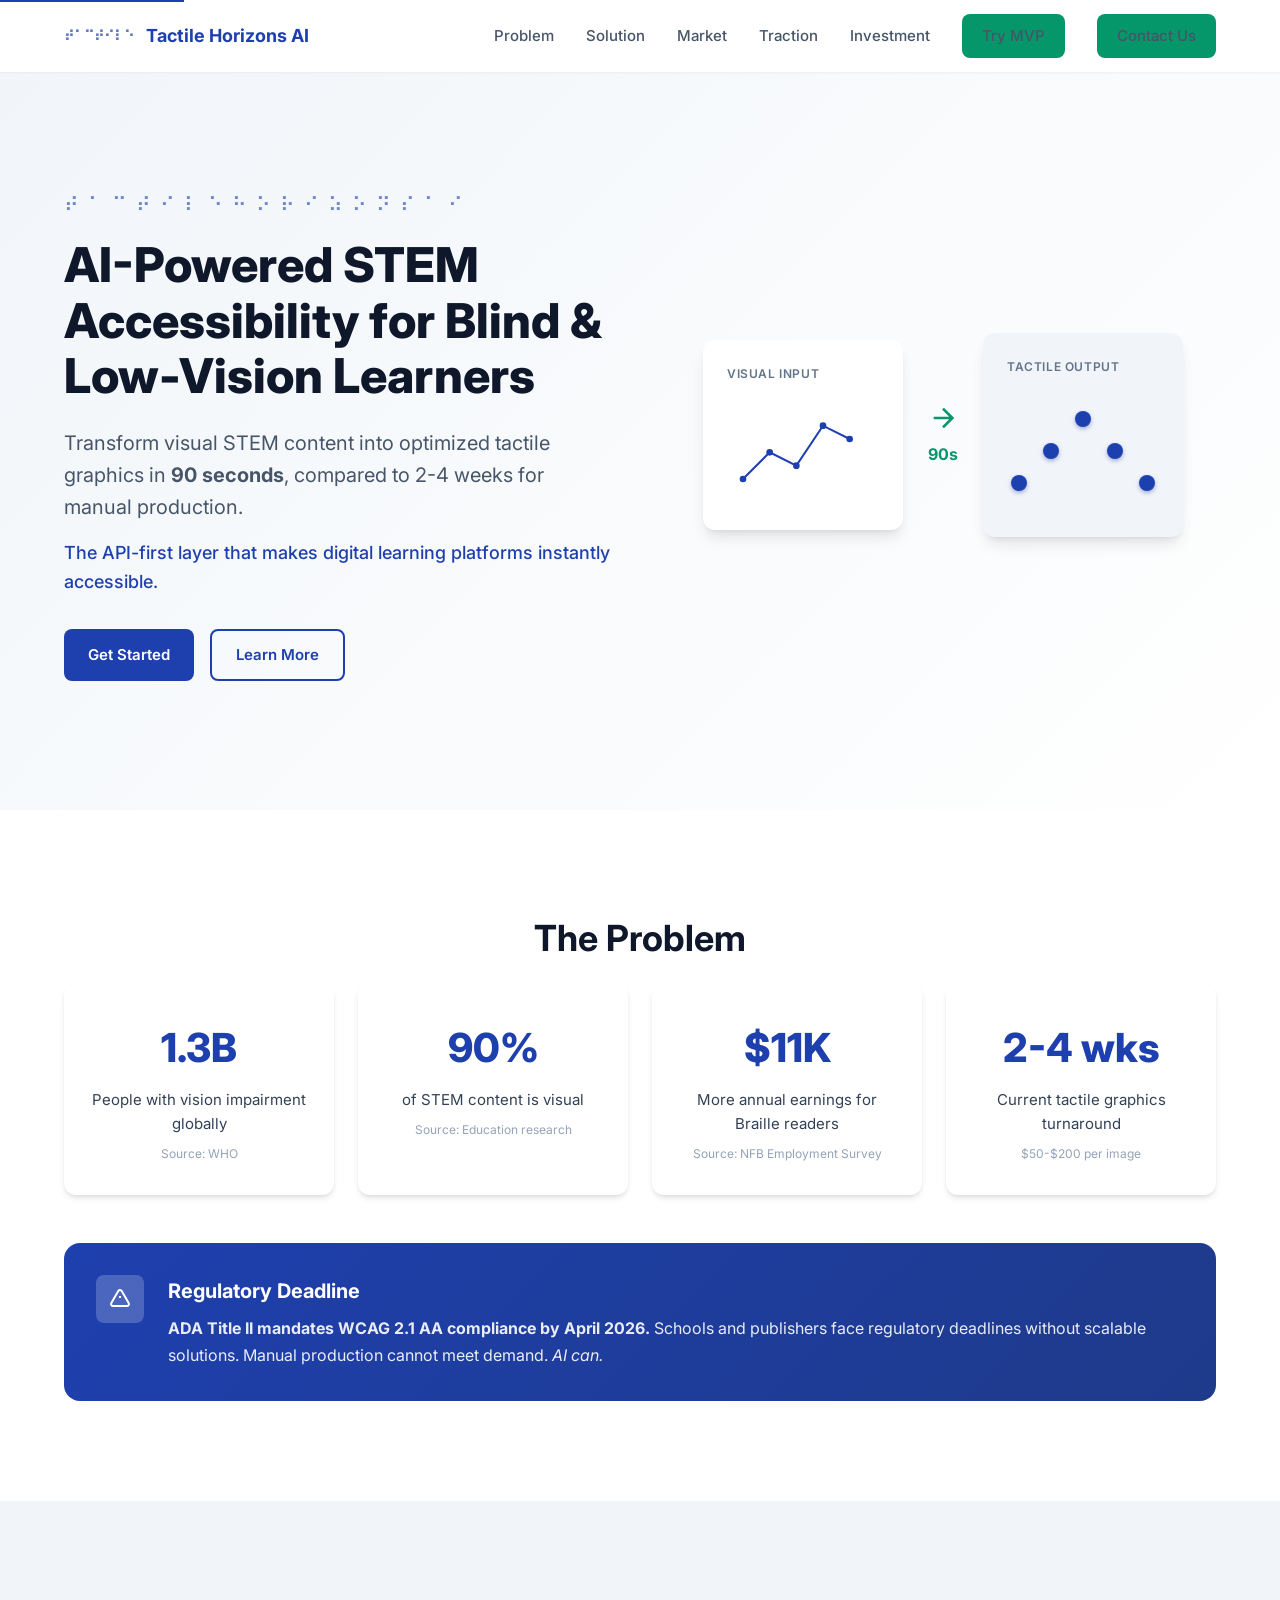
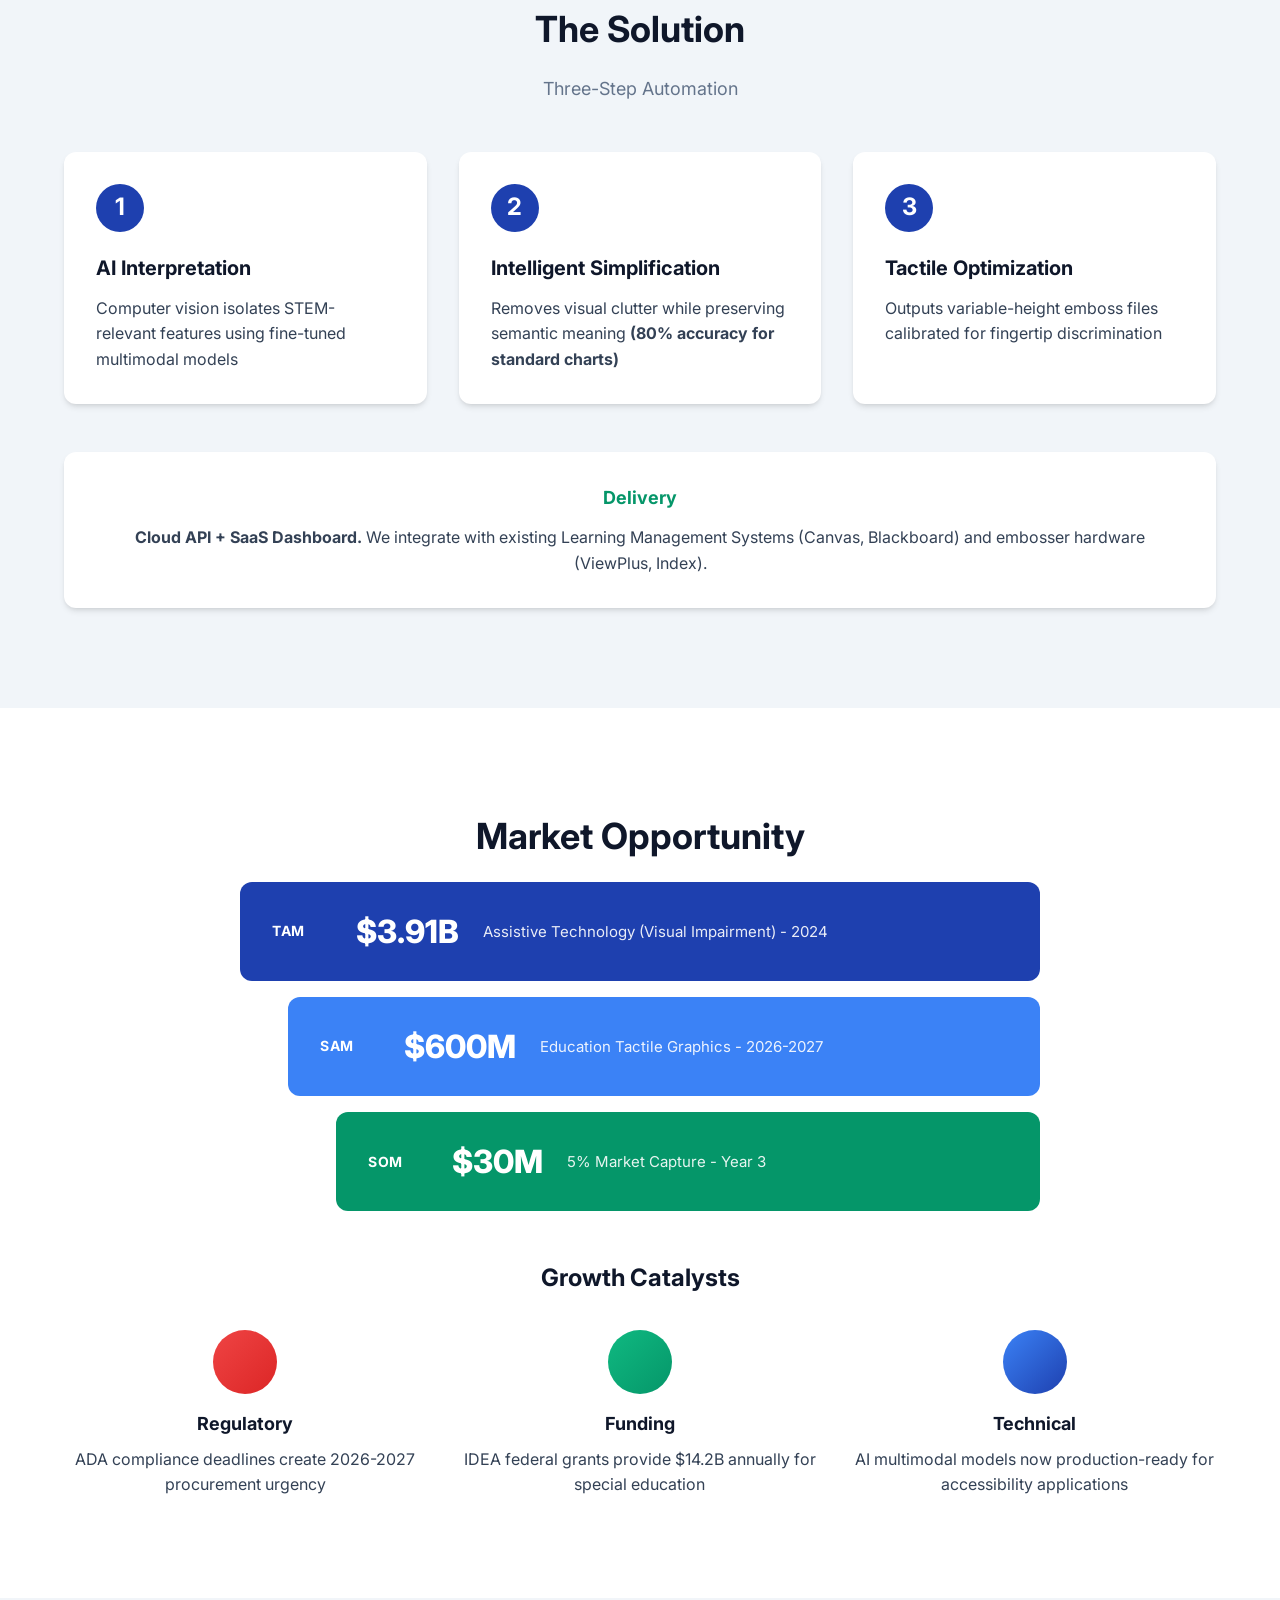
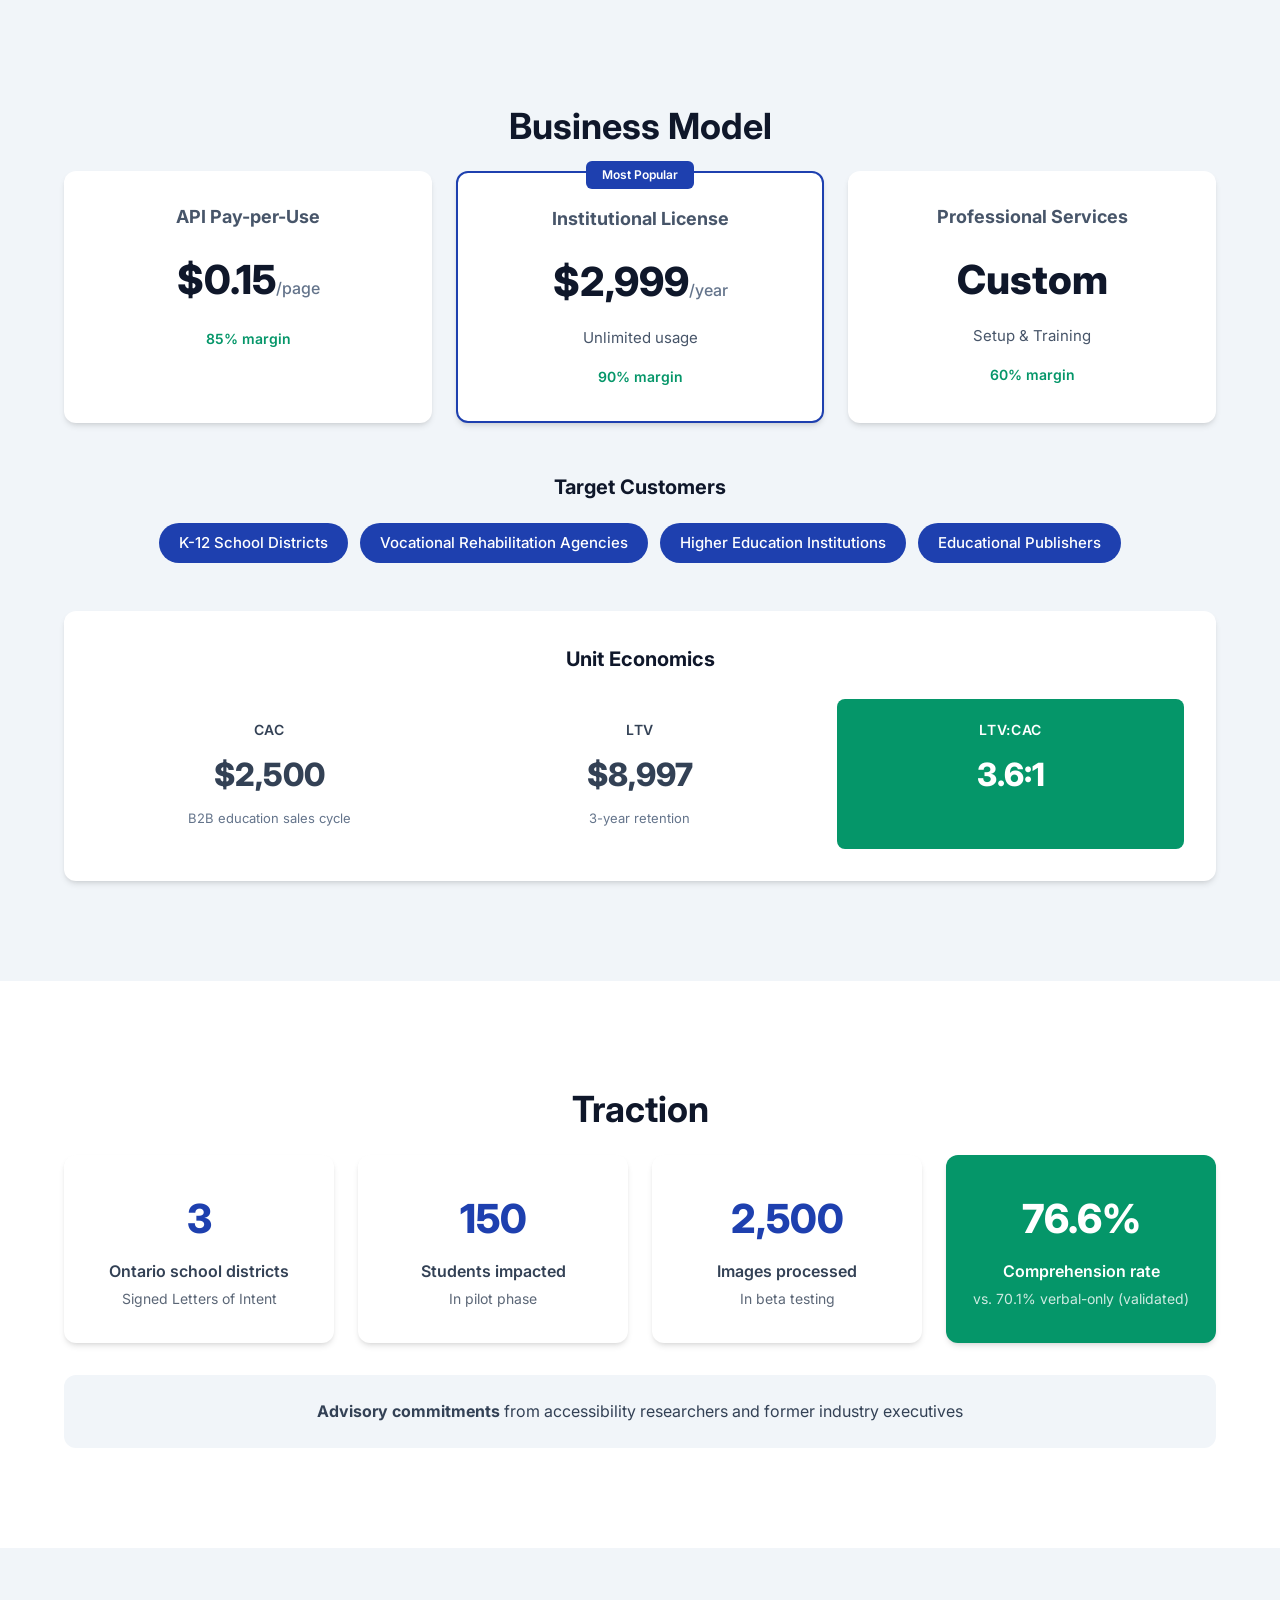
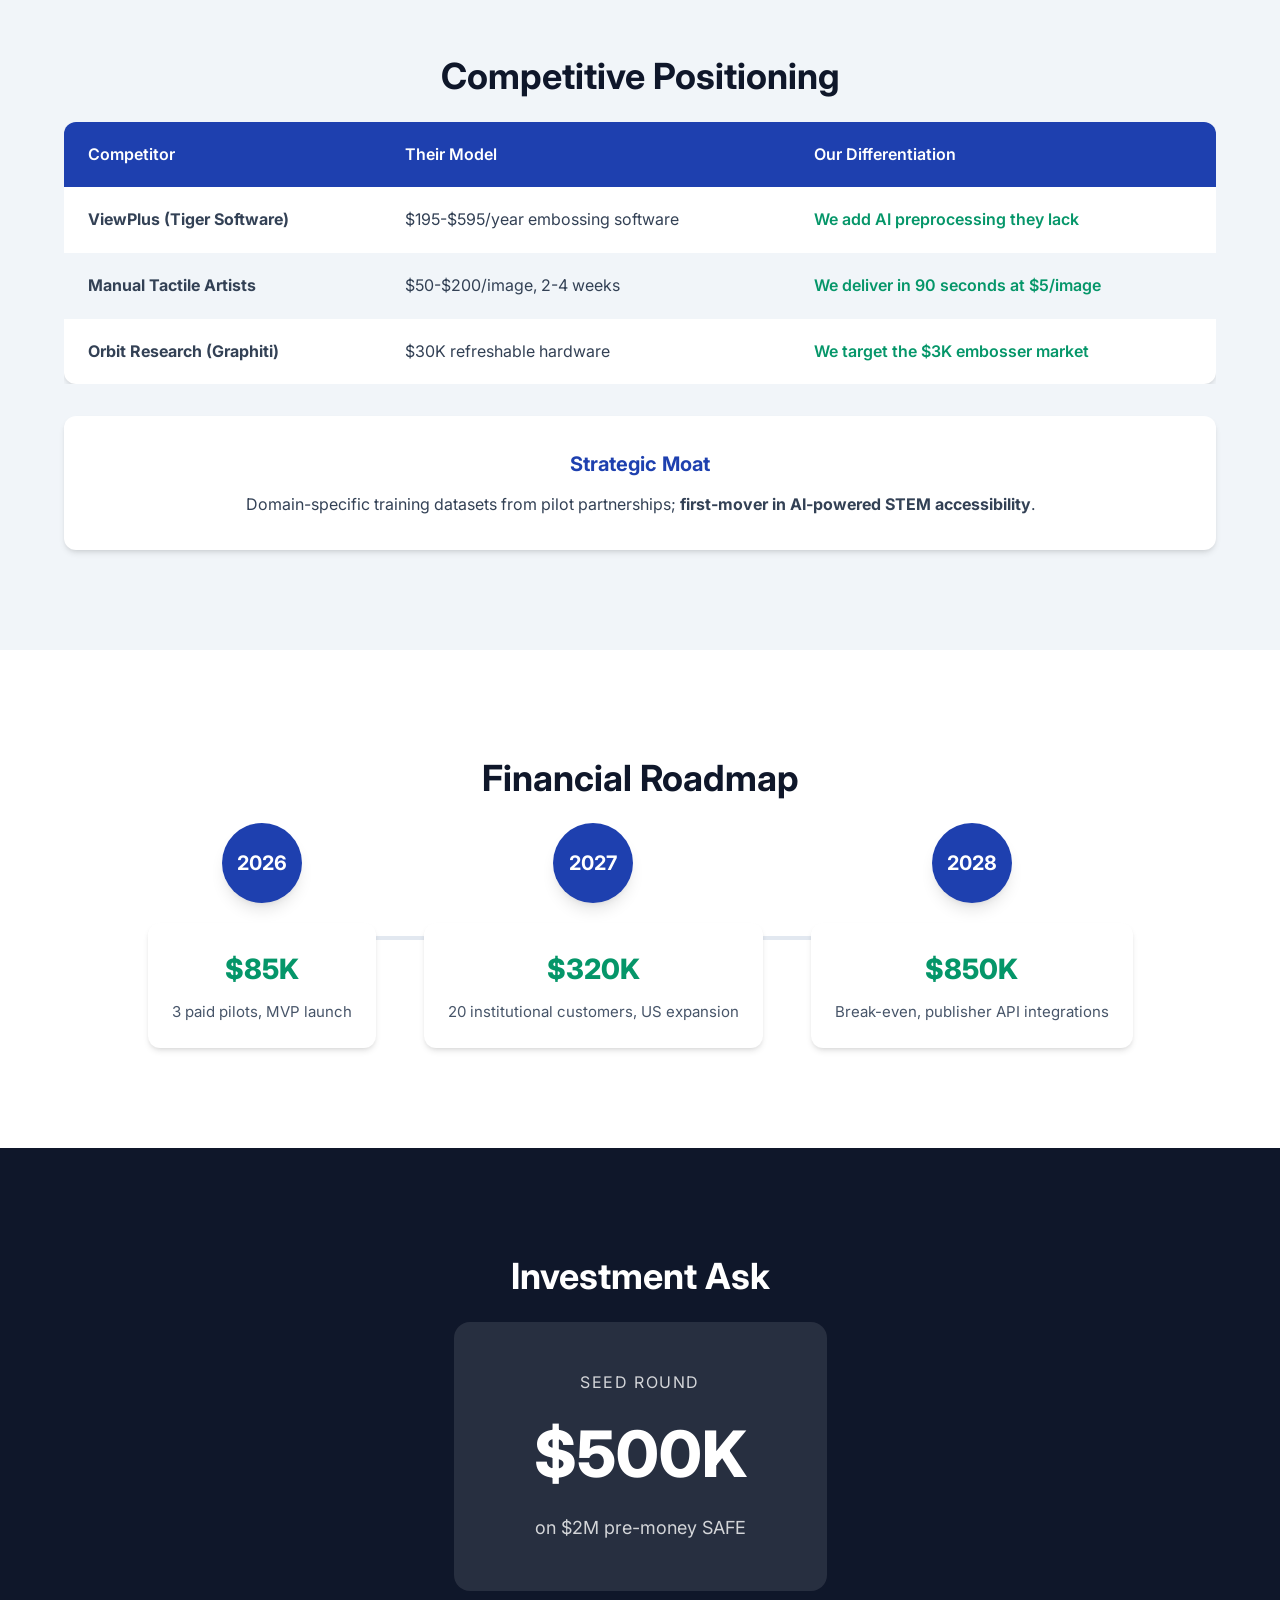
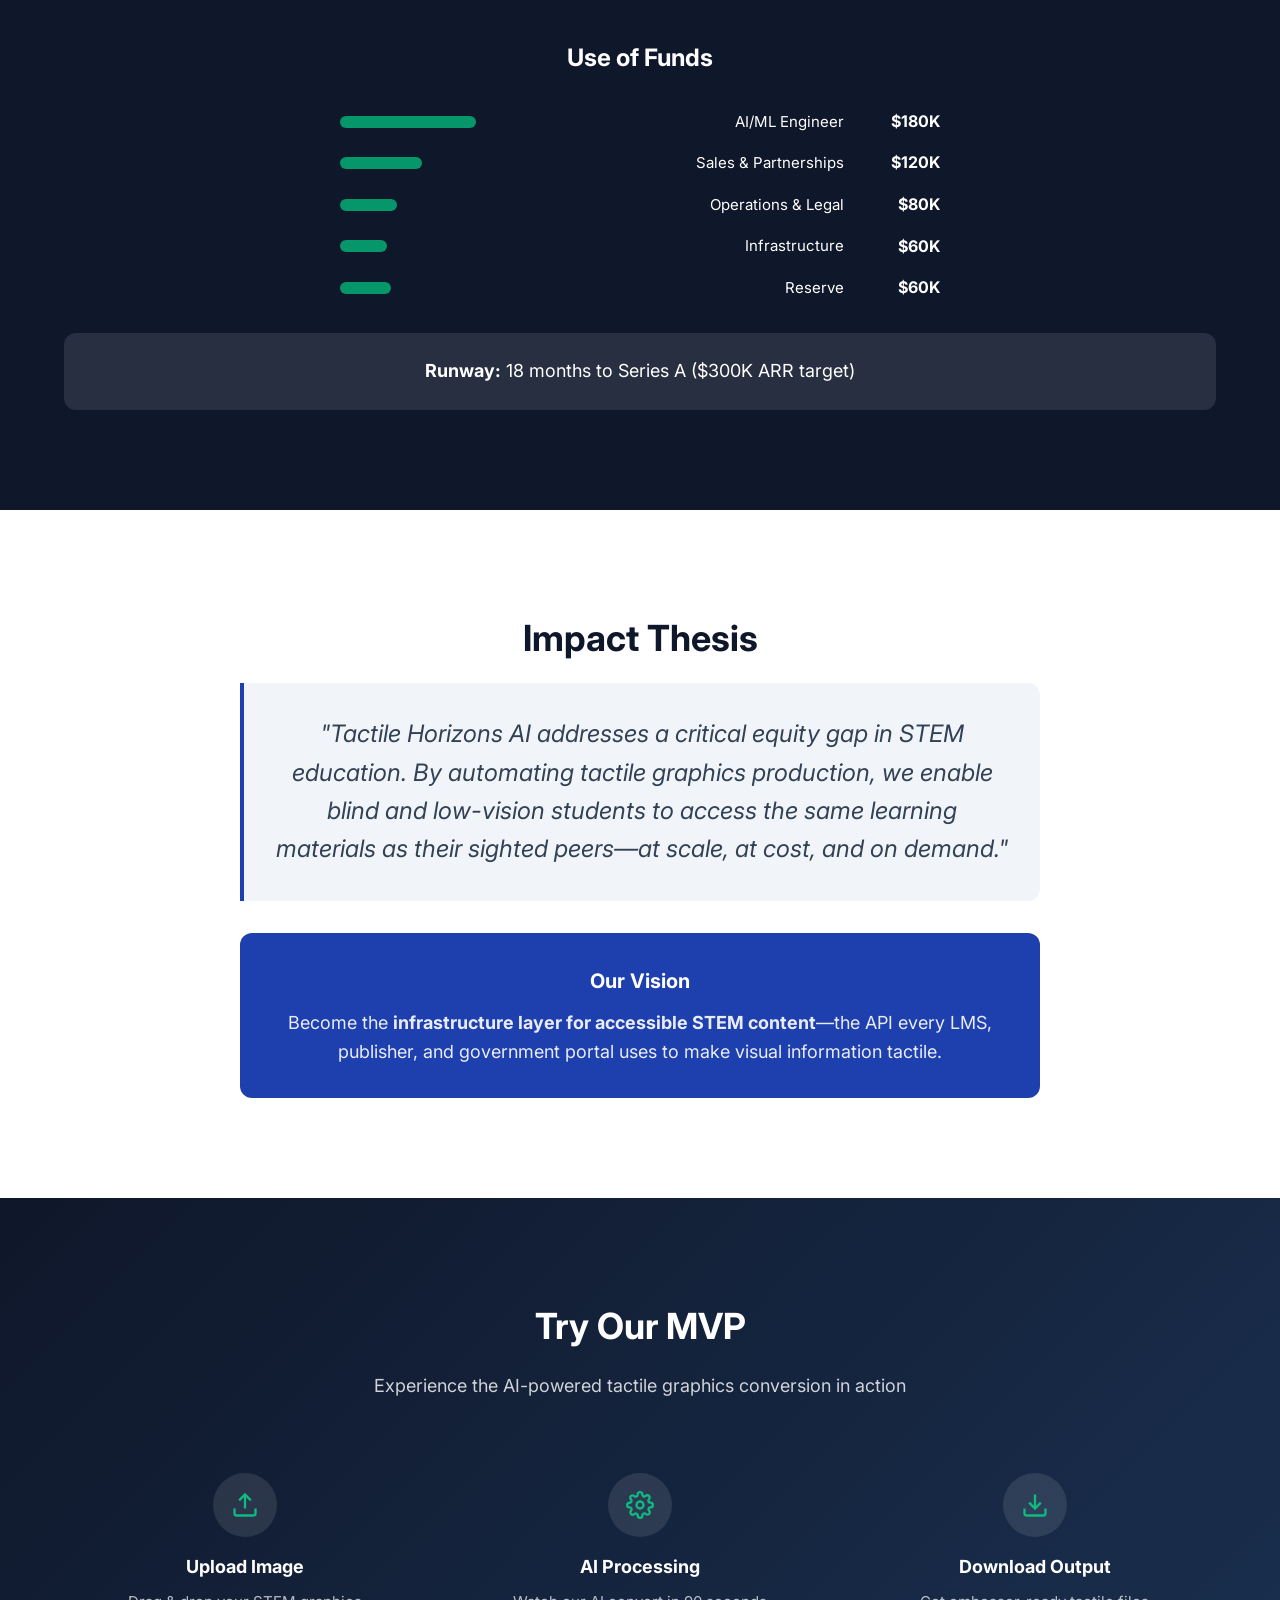
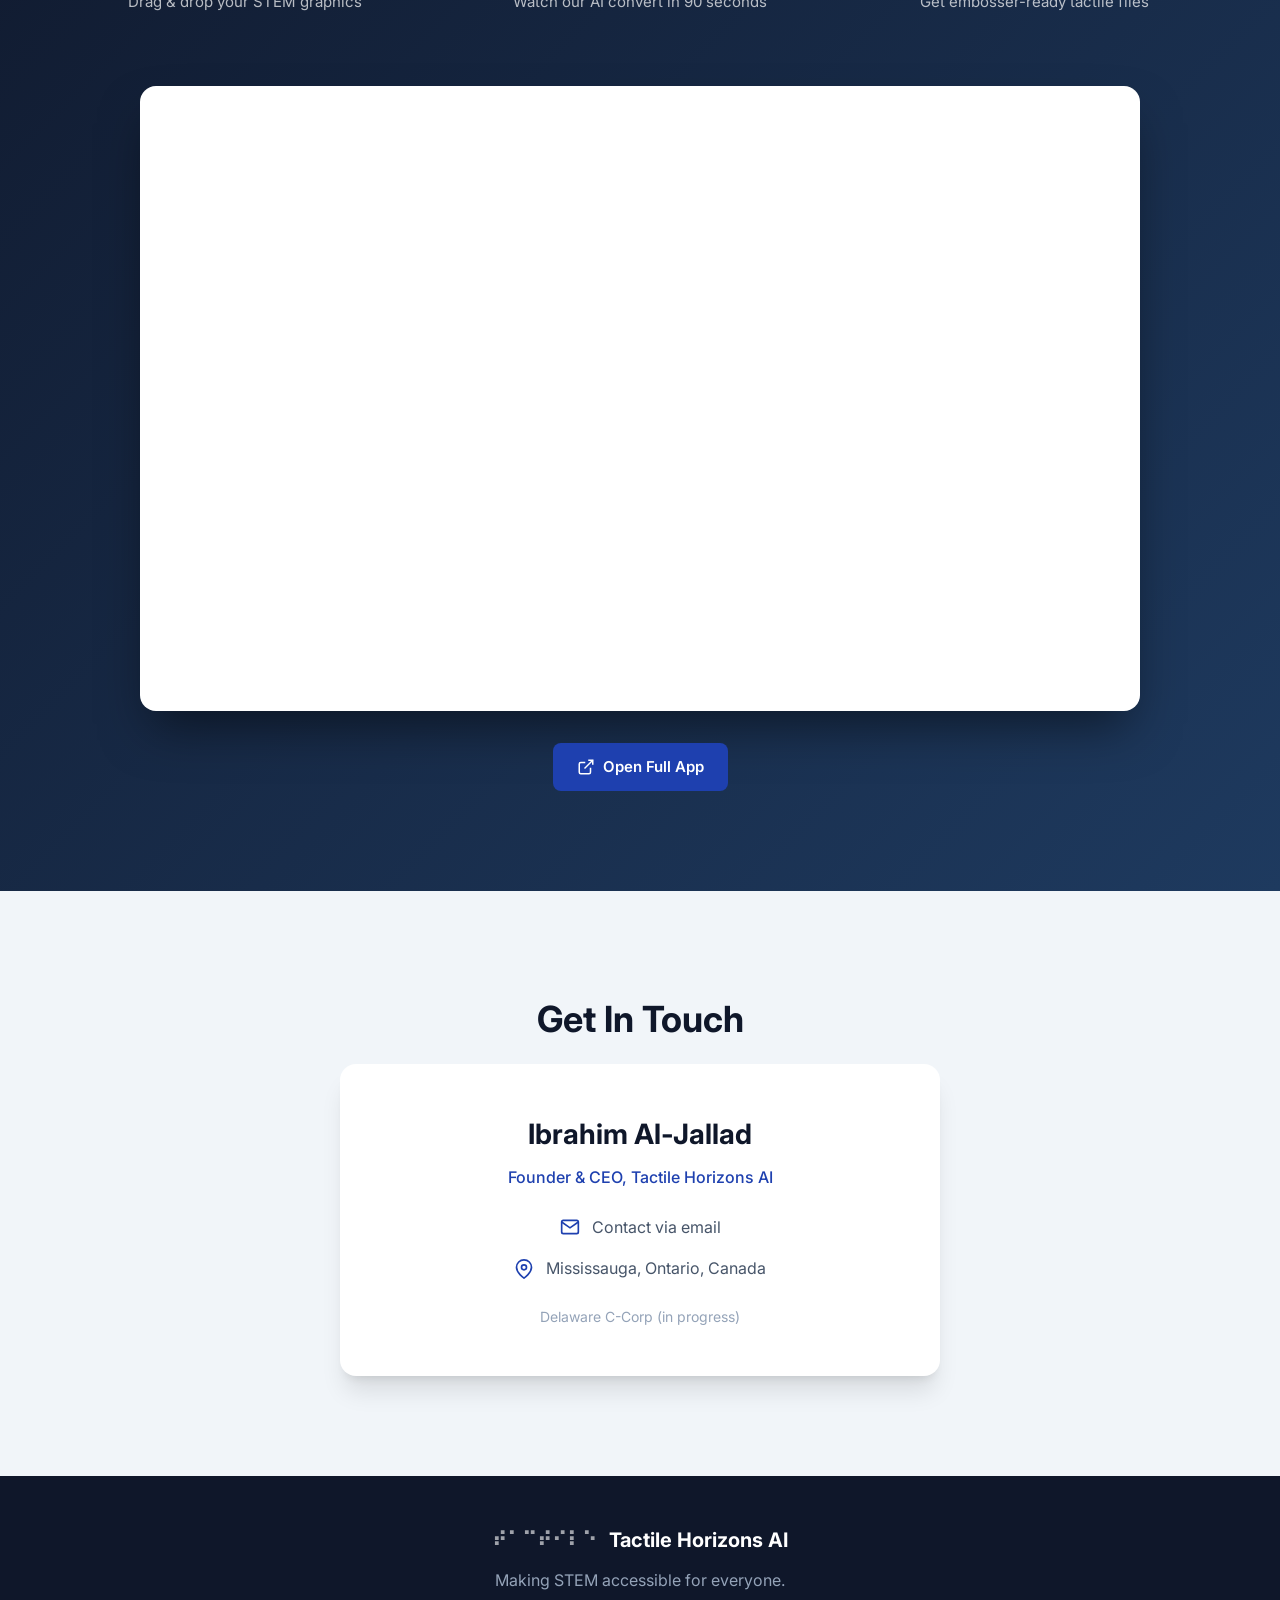
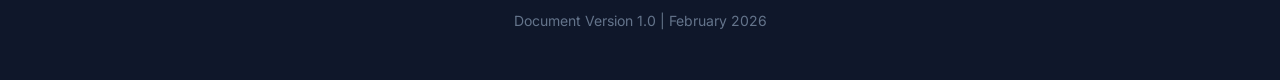
==== commit 5ba00465: "Add files via upload" ====
--- a/index.html
+++ b/index.html
@@ -1,125 +1,1492 @@
 <!DOCTYPE html>
 <html lang="en">
 <head>
-  <meta charset="UTF-8">
-  <meta name="viewport" content="width=device-width, initial-scale=1.0">
-  <title>Tactile Horizons AI — Instant Tactile Graphics from Any Image</title>
-  <meta name="description" content="Instant tactile graphics from any image — empowering 300 million visually impaired people to access visual STEM content on demand.">
-  <link rel="stylesheet" href="css/style.css">
+    <meta charset="UTF-8">
+    <meta name="viewport" content="width=device-width, initial-scale=1.0">
+    <title>Tactile Horizons AI - STEM Accessibility for Blind & Low-Vision Learners</title>
+    <meta name="description" content="AI-powered tactile graphics generation for STEM education. Transform visual content into accessible formats in 90 seconds.">
+    <link rel="preconnect" href="https://fonts.googleapis.com">
+    <link rel="preconnect" href="https://fonts.gstatic.com" crossorigin>
+    <link href="https://fonts.googleapis.com/css2?family=Inter:wght@400;500;600;700;800&display=swap" rel="stylesheet">
+    <link rel="stylesheet" href="styles.css">
 </head>
 <body>
-  <a class="skip-link" href="#main">Skip to main content</a>
-
-  <!-- Navigation -->
-  <nav class="navbar" aria-label="Primary navigation">
-    <div class="nav-inner">
-      <a href="index.html" class="nav-logo" aria-label="Tactile Horizons AI home">Tactile Horizons <span class="text-purple">AI</span></a>
-      <button class="nav-toggle" aria-label="Toggle navigation menu" aria-expanded="false" aria-controls="nav-links">
-        <span></span><span></span><span></span>
-      </button>
-      <ul class="nav-links" id="nav-links">
-        <li><a class="nav-link" href="index.html">Home</a></li>
-        <li><a class="nav-link" href="problem.html">Problem</a></li>
-        <li><a class="nav-link" href="solution.html">Solution</a></li>
-        <li><a class="nav-link" href="market.html">Market</a></li>
-        <li><a class="nav-link" href="validation.html">Validation</a></li>
-        <li><a class="nav-link" href="competitive.html">Competitive</a></li>
-        <li><a class="nav-link" href="mvp.html">The MVP</a></li>
-        <li><a class="nav-link" href="team.html">Team</a></li>
-        <li><a class="nav-link" href="contact.html">Contact</a></li>
-      </ul>
-    </div>
-  </nav>
-
-  <main id="main">
-    <!-- Hero -->
-    <header class="hero">
-      <div class="braille-bg" aria-hidden="true"></div>
-      <div class="container">
-        <h1>Tactile Horizons <span class="text-gradient">AI</span></h1>
-        <p class="braille-row" aria-hidden="true">⠞⠁⠉⠞⠊⠇⠑ ⠓⠕⠗⠊⠵⠕⠝⠎</p>
-        <p class="tagline">Instant tactile graphics from any image — empowering 300 million visually impaired people to access visual STEM content on demand</p>
-        <div class="hero-btns">
-          <a href="mvp.html" class="btn btn-primary">See The MVP →</a>
-          <a href="problem.html" class="btn btn-outline">Learn About the Problem</a>
+    <!-- Skip Link for Accessibility -->
+    <a href="#main-content" class="skip-link">Skip to main content</a>
+
+    <!-- Navigation -->
+    <nav class="navbar" role="navigation" aria-label="Main navigation">
+        <div class="container nav-container">
+            <a href="#" class="logo" aria-label="Tactile Horizons AI Home">
+                <span class="braille-text" aria-hidden="true">⠞⠁⠉⠞⠊⠇⠑</span>
+                <span class="logo-text">Tactile Horizons AI</span>
+            </a>
+            <button class="nav-toggle" aria-label="Toggle navigation menu" aria-expanded="false">
+                <span class="hamburger"></span>
+            </button>
+            <ul class="nav-links">
+                <li><a href="#problem">Problem</a></li>
+                <li><a href="#solution">Solution</a></li>
+                <li><a href="#market">Market</a></li>
+                <li><a href="#traction">Traction</a></li>
+                <li><a href="#investment">Investment</a></li>
+                <li><a href="#mvp" class="btn btn-accent">Try MVP</a></li>
+                <li><a href="#contact" class="btn btn-nav">Contact Us</a></li>
+            </ul>
         </div>
-      </div>
-    </header>
-
-    <!-- Company overview -->
-    <section aria-labelledby="overview-title">
-      <div class="container">
-        <h2 class="section-title fade-in" id="overview-title">Company Overview</h2>
-        <div class="grid grid-2 mt-2">
-          <article class="card card-left-accent fade-in">
-            <p>Enabling 300 million people with vision disabilities to access STEM education and employment</p>
-          </article>
-          <article class="card card-left-accent fade-in">
-            <p>Addressing Canadian, US and EU disability and ADA accessibility compliance regulations for industry, government and educational institutions</p>
-          </article>
-          <article class="card card-left-accent fade-in">
-            <p>First in market AI solution disrupting $5.7 Billion assistive technology for visual impairment industry</p>
-          </article>
-          <article class="card card-left-accent fade-in">
-            <p>Qualifies for patent protection</p>
-          </article>
+    </nav>
+
+    <main id="main-content">
+        <!-- Hero Section -->
+        <header class="hero">
+            <div class="container">
+                <div class="hero-content">
+                    <div class="braille-display" aria-hidden="true">
+                        <span>⠞ ⠁ ⠉ ⠞ ⠊ ⠇ ⠑   ⠓ ⠕ ⠗ ⠊ ⠵ ⠕ ⠝ ⠎   ⠁ ⠊</span>
+                    </div>
+                    <h1>AI-Powered STEM Accessibility for Blind & Low-Vision Learners</h1>
+                    <p class="hero-subtitle">Transform visual STEM content into optimized tactile graphics in <strong>90 seconds</strong>, compared to 2-4 weeks for manual production.</p>
+                    <p class="hero-tagline">The API-first layer that makes digital learning platforms instantly accessible.</p>
+                    <div class="hero-cta">
+                        <a href="#contact" class="btn btn-primary">Get Started</a>
+                        <a href="#solution" class="btn btn-secondary">Learn More</a>
+                    </div>
+                </div>
+                <div class="hero-visual">
+                    <div class="tactile-demo" aria-hidden="true">
+                        <div class="demo-card">
+                            <div class="demo-label">Visual Input</div>
+                            <svg viewBox="0 0 200 150" class="demo-chart">
+                                <polyline points="10,120 50,80 90,100 130,40 170,60" fill="none" stroke="#1e40af" stroke-width="3"/>
+                                <circle cx="10" cy="120" r="5" fill="#1e40af"/>
+                                <circle cx="50" cy="80" r="5" fill="#1e40af"/>
+                                <circle cx="90" cy="100" r="5" fill="#1e40af"/>
+                                <circle cx="130" cy="40" r="5" fill="#1e40af"/>
+                                <circle cx="170" cy="60" r="5" fill="#1e40af"/>
+                            </svg>
+                        </div>
+                        <div class="demo-arrow">
+                            <svg viewBox="0 0 24 24" fill="none" stroke="currentColor" stroke-width="2">
+                                <path d="M5 12h14M12 5l7 7-7 7"/>
+                            </svg>
+                            <span class="demo-time">90s</span>
+                        </div>
+                        <div class="demo-card tactile">
+                            <div class="demo-label">Tactile Output</div>
+                            <div class="tactile-pattern">
+                                <div class="dot-row">
+                                    <span class="dot"></span><span class="dot"></span><span class="dot raised"></span><span class="dot"></span><span class="dot"></span>
+                                </div>
+                                <div class="dot-row">
+                                    <span class="dot"></span><span class="dot raised"></span><span class="dot"></span><span class="dot raised"></span><span class="dot"></span>
+                                </div>
+                                <div class="dot-row">
+                                    <span class="dot raised"></span><span class="dot"></span><span class="dot"></span><span class="dot"></span><span class="dot raised"></span>
+                                </div>
+                            </div>
+                        </div>
+                    </div>
+                </div>
+            </div>
+        </header>
+
+        <!-- Problem Section -->
+        <section id="problem" class="section">
+            <div class="container">
+                <h2 class="section-title">The Problem</h2>
+                <div class="stats-grid">
+                    <div class="stat-card">
+                        <div class="stat-number">1.3B</div>
+                        <div class="stat-label">People with vision impairment globally</div>
+                        <div class="stat-source">Source: WHO</div>
+                    </div>
+                    <div class="stat-card">
+                        <div class="stat-number">90%</div>
+                        <div class="stat-label">of STEM content is visual</div>
+                        <div class="stat-source">Source: Education research</div>
+                    </div>
+                    <div class="stat-card">
+                        <div class="stat-number">$11K</div>
+                        <div class="stat-label">More annual earnings for Braille readers</div>
+                        <div class="stat-source">Source: NFB Employment Survey</div>
+                    </div>
+                    <div class="stat-card">
+                        <div class="stat-number">2-4 wks</div>
+                        <div class="stat-label">Current tactile graphics turnaround</div>
+                        <div class="stat-source">$50-$200 per image</div>
+                    </div>
+                </div>
+                <div class="highlight-box">
+                    <div class="highlight-icon">
+                        <svg viewBox="0 0 24 24" fill="none" stroke="currentColor" stroke-width="2">
+                            <path d="M12 9v2m0 4h.01m-6.938 4h13.856c1.54 0 2.502-1.667 1.732-3L13.732 4c-.77-1.333-2.694-1.333-3.464 0L3.34 16c-.77 1.333.192 3 1.732 3z"/>
+                        </svg>
+                    </div>
+                    <div class="highlight-content">
+                        <h3>Regulatory Deadline</h3>
+                        <p><strong>ADA Title II mandates WCAG 2.1 AA compliance by April 2026.</strong> Schools and publishers face regulatory deadlines without scalable solutions. Manual production cannot meet demand. <em>AI can.</em></p>
+                    </div>
+                </div>
+            </div>
+        </section>
+
+        <!-- Solution Section -->
+        <section id="solution" class="section section-alt">
+            <div class="container">
+                <h2 class="section-title">The Solution</h2>
+                <p class="section-intro">Three-Step Automation</p>
+                <div class="solution-steps">
+                    <div class="step-card">
+                        <div class="step-number">1</div>
+                        <h3>AI Interpretation</h3>
+                        <p>Computer vision isolates STEM-relevant features using fine-tuned multimodal models</p>
+                    </div>
+                    <div class="step-card">
+                        <div class="step-number">2</div>
+                        <h3>Intelligent Simplification</h3>
+                        <p>Removes visual clutter while preserving semantic meaning <strong>(80% accuracy for standard charts)</strong></p>
+                    </div>
+                    <div class="step-card">
+                        <div class="step-number">3</div>
+                        <h3>Tactile Optimization</h3>
+                        <p>Outputs variable-height emboss files calibrated for fingertip discrimination</p>
+                    </div>
+                </div>
+                <div class="delivery-info">
+                    <h3>Delivery</h3>
+                    <p><strong>Cloud API + SaaS Dashboard.</strong> We integrate with existing Learning Management Systems (Canvas, Blackboard) and embosser hardware (ViewPlus, Index).</p>
+                </div>
+            </div>
+        </section>
+
+        <!-- Market Section -->
+        <section id="market" class="section">
+            <div class="container">
+                <h2 class="section-title">Market Opportunity</h2>
+                <div class="market-chart">
+                    <div class="market-layer tam">
+                        <div class="market-label">TAM</div>
+                        <div class="market-value">$3.91B</div>
+                        <div class="market-desc">Assistive Technology (Visual Impairment) - 2024</div>
+                    </div>
+                    <div class="market-layer sam">
+                        <div class="market-label">SAM</div>
+                        <div class="market-value">$600M</div>
+                        <div class="market-desc">Education Tactile Graphics - 2026-2027</div>
+                    </div>
+                    <div class="market-layer som">
+                        <div class="market-label">SOM</div>
+                        <div class="market-value">$30M</div>
+                        <div class="market-desc">5% Market Capture - Year 3</div>
+                    </div>
+                </div>
+                <div class="catalysts">
+                    <h3>Growth Catalysts</h3>
+                    <div class="catalyst-grid">
+                        <div class="catalyst-item">
+                            <div class="catalyst-icon regulatory"></div>
+                            <h4>Regulatory</h4>
+                            <p>ADA compliance deadlines create 2026-2027 procurement urgency</p>
+                        </div>
+                        <div class="catalyst-item">
+                            <div class="catalyst-icon funding"></div>
+                            <h4>Funding</h4>
+                            <p>IDEA federal grants provide $14.2B annually for special education</p>
+                        </div>
+                        <div class="catalyst-item">
+                            <div class="catalyst-icon technical"></div>
+                            <h4>Technical</h4>
+                            <p>AI multimodal models now production-ready for accessibility applications</p>
+                        </div>
+                    </div>
+                </div>
+            </div>
+        </section>
+
+        <!-- Business Model Section -->
+        <section id="business" class="section section-alt">
+            <div class="container">
+                <h2 class="section-title">Business Model</h2>
+                <div class="pricing-grid">
+                    <div class="pricing-card">
+                        <div class="pricing-header">
+                            <h3>API Pay-per-Use</h3>
+                            <div class="price">$0.15<span>/page</span></div>
+                        </div>
+                        <div class="pricing-margin">85% margin</div>
+                    </div>
+                    <div class="pricing-card featured">
+                        <div class="pricing-header">
+                            <h3>Institutional License</h3>
+                            <div class="price">$2,999<span>/year</span></div>
+                        </div>
+                        <div class="pricing-feature">Unlimited usage</div>
+                        <div class="pricing-margin">90% margin</div>
+                    </div>
+                    <div class="pricing-card">
+                        <div class="pricing-header">
+                            <h3>Professional Services</h3>
+                            <div class="price">Custom</div>
+                        </div>
+                        <div class="pricing-feature">Setup & Training</div>
+                        <div class="pricing-margin">60% margin</div>
+                    </div>
+                </div>
+                <div class="customers-section">
+                    <h3>Target Customers</h3>
+                    <div class="customer-tags">
+                        <span class="tag">K-12 School Districts</span>
+                        <span class="tag">Vocational Rehabilitation Agencies</span>
+                        <span class="tag">Higher Education Institutions</span>
+                        <span class="tag">Educational Publishers</span>
+                    </div>
+                </div>
+                <div class="unit-economics">
+                    <h3>Unit Economics</h3>
+                    <div class="economics-grid">
+                        <div class="econ-item">
+                            <div class="econ-label">CAC</div>
+                            <div class="econ-value">$2,500</div>
+                            <div class="econ-note">B2B education sales cycle</div>
+                        </div>
+                        <div class="econ-item">
+                            <div class="econ-label">LTV</div>
+                            <div class="econ-value">$8,997</div>
+                            <div class="econ-note">3-year retention</div>
+                        </div>
+                        <div class="econ-item highlight">
+                            <div class="econ-label">LTV:CAC</div>
+                            <div class="econ-value">3.6:1</div>
+                        </div>
+                    </div>
+                </div>
+            </div>
+        </section>
+
+        <!-- Traction Section -->
+        <section id="traction" class="section">
+            <div class="container">
+                <h2 class="section-title">Traction</h2>
+                <div class="traction-grid">
+                    <div class="traction-card">
+                        <div class="traction-number">3</div>
+                        <div class="traction-label">Ontario school districts</div>
+                        <div class="traction-detail">Signed Letters of Intent</div>
+                    </div>
+                    <div class="traction-card">
+                        <div class="traction-number">150</div>
+                        <div class="traction-label">Students impacted</div>
+                        <div class="traction-detail">In pilot phase</div>
+                    </div>
+                    <div class="traction-card">
+                        <div class="traction-number">2,500</div>
+                        <div class="traction-label">Images processed</div>
+                        <div class="traction-detail">In beta testing</div>
+                    </div>
+                    <div class="traction-card highlight">
+                        <div class="traction-number">76.6%</div>
+                        <div class="traction-label">Comprehension rate</div>
+                        <div class="traction-detail">vs. 70.1% verbal-only (validated)</div>
+                    </div>
+                </div>
+                <div class="advisory-note">
+                    <p><strong>Advisory commitments</strong> from accessibility researchers and former industry executives</p>
+                </div>
+            </div>
+        </section>
+
+        <!-- Competitive Section -->
+        <section id="competitive" class="section section-alt">
+            <div class="container">
+                <h2 class="section-title">Competitive Positioning</h2>
+                <div class="comparison-table-wrapper">
+                    <table class="comparison-table" role="table">
+                        <thead>
+                            <tr>
+                                <th scope="col">Competitor</th>
+                                <th scope="col">Their Model</th>
+                                <th scope="col">Our Differentiation</th>
+                            </tr>
+                        </thead>
+                        <tbody>
+                            <tr>
+                                <td><strong>ViewPlus (Tiger Software)</strong></td>
+                                <td>$195-$595/year embossing software</td>
+                                <td class="our-diff">We add AI preprocessing they lack</td>
+                            </tr>
+                            <tr>
+                                <td><strong>Manual Tactile Artists</strong></td>
+                                <td>$50-$200/image, 2-4 weeks</td>
+                                <td class="our-diff">We deliver in 90 seconds at $5/image</td>
+                            </tr>
+                            <tr>
+                                <td><strong>Orbit Research (Graphiti)</strong></td>
+                                <td>$30K refreshable hardware</td>
+                                <td class="our-diff">We target the $3K embosser market</td>
+                            </tr>
+                        </tbody>
+                    </table>
+                </div>
+                <div class="moat-box">
+                    <h3>Strategic Moat</h3>
+                    <p>Domain-specific training datasets from pilot partnerships; <strong>first-mover in AI-powered STEM accessibility</strong>.</p>
+                </div>
+            </div>
+        </section>
+
+        <!-- Financial Roadmap -->
+        <section id="financials" class="section">
+            <div class="container">
+                <h2 class="section-title">Financial Roadmap</h2>
+                <div class="roadmap">
+                    <div class="roadmap-item">
+                        <div class="roadmap-year">2026</div>
+                        <div class="roadmap-content">
+                            <div class="roadmap-revenue">$85K</div>
+                            <div class="roadmap-milestone">3 paid pilots, MVP launch</div>
+                        </div>
+                    </div>
+                    <div class="roadmap-item">
+                        <div class="roadmap-year">2027</div>
+                        <div class="roadmap-content">
+                            <div class="roadmap-revenue">$320K</div>
+                            <div class="roadmap-milestone">20 institutional customers, US expansion</div>
+                        </div>
+                    </div>
+                    <div class="roadmap-item">
+                        <div class="roadmap-year">2028</div>
+                        <div class="roadmap-content">
+                            <div class="roadmap-revenue">$850K</div>
+                            <div class="roadmap-milestone">Break-even, publisher API integrations</div>
+                        </div>
+                    </div>
+                </div>
+            </div>
+        </section>
+
+        <!-- Investment Section -->
+        <section id="investment" class="section section-dark">
+            <div class="container">
+                <h2 class="section-title">Investment Ask</h2>
+                <div class="investment-hero">
+                    <div class="investment-amount">
+                        <div class="amount-label">Seed Round</div>
+                        <div class="amount-value">$500K</div>
+                        <div class="amount-terms">on $2M pre-money SAFE</div>
+                    </div>
+                </div>
+                <div class="funds-allocation">
+                    <h3>Use of Funds</h3>
+                    <div class="allocation-chart">
+                        <div class="allocation-item" style="--width: 36%">
+                            <div class="allocation-bar"></div>
+                            <div class="allocation-label">AI/ML Engineer</div>
+                            <div class="allocation-value">$180K</div>
+                        </div>
+                        <div class="allocation-item" style="--width: 24%">
+                            <div class="allocation-bar"></div>
+                            <div class="allocation-label">Sales & Partnerships</div>
+                            <div class="allocation-value">$120K</div>
+                        </div>
+                        <div class="allocation-item" style="--width: 16%">
+                            <div class="allocation-bar"></div>
+                            <div class="allocation-label">Operations & Legal</div>
+                            <div class="allocation-value">$80K</div>
+                        </div>
+                        <div class="allocation-item" style="--width: 12%">
+                            <div class="allocation-bar"></div>
+                            <div class="allocation-label">Infrastructure</div>
+                            <div class="allocation-value">$60K</div>
+                        </div>
+                        <div class="allocation-item" style="--width: 12%">
+                            <div class="allocation-bar"></div>
+                            <div class="allocation-label">Reserve</div>
+                            <div class="allocation-value">$60K</div>
+                        </div>
+                    </div>
+                </div>
+                <div class="runway-info">
+                    <strong>Runway:</strong> 18 months to Series A ($300K ARR target)
+                </div>
+            </div>
+        </section>
+
+        <!-- Impact Section -->
+        <section id="impact" class="section">
+            <div class="container">
+                <h2 class="section-title">Impact Thesis</h2>
+                <div class="impact-content">
+                    <blockquote class="impact-quote">
+                        "Tactile Horizons AI addresses a critical equity gap in STEM education. By automating tactile graphics production, we enable blind and low-vision students to access the same learning materials as their sighted peers—at scale, at cost, and on demand."
+                    </blockquote>
+                    <div class="vision-box">
+                        <h3>Our Vision</h3>
+                        <p>Become the <strong>infrastructure layer for accessible STEM content</strong>—the API every LMS, publisher, and government portal uses to make visual information tactile.</p>
+                    </div>
+                </div>
+            </div>
+        </section>
+
+        <!-- MVP Section -->
+        <section id="mvp" class="section section-mvp">
+            <div class="container">
+                <h2 class="section-title">Try Our MVP</h2>
+                <p class="section-intro">Experience the AI-powered tactile graphics conversion in action</p>
+                <div class="mvp-features">
+                    <div class="mvp-feature">
+                        <div class="mvp-feature-icon">
+                            <svg viewBox="0 0 24 24" fill="none" stroke="currentColor" stroke-width="2">
+                                <path d="M21 15v4a2 2 0 0 1-2 2H5a2 2 0 0 1-2-2v-4"/>
+                                <polyline points="17 8 12 3 7 8"/>
+                                <line x1="12" y1="3" x2="12" y2="15"/>
+                            </svg>
+                        </div>
+                        <h4>Upload Image</h4>
+                        <p>Drag & drop your STEM graphics</p>
+                    </div>
+                    <div class="mvp-feature">
+                        <div class="mvp-feature-icon">
+                            <svg viewBox="0 0 24 24" fill="none" stroke="currentColor" stroke-width="2">
+                                <circle cx="12" cy="12" r="3"/>
+                                <path d="M19.4 15a1.65 1.65 0 0 0 .33 1.82l.06.06a2 2 0 0 1 0 2.83 2 2 0 0 1-2.83 0l-.06-.06a1.65 1.65 0 0 0-1.82-.33 1.65 1.65 0 0 0-1 1.51V21a2 2 0 0 1-2 2 2 2 0 0 1-2-2v-.09A1.65 1.65 0 0 0 9 19.4a1.65 1.65 0 0 0-1.82.33l-.06.06a2 2 0 0 1-2.83 0 2 2 0 0 1 0-2.83l.06-.06a1.65 1.65 0 0 0 .33-1.82 1.65 1.65 0 0 0-1.51-1H3a2 2 0 0 1-2-2 2 2 0 0 1 2-2h.09A1.65 1.65 0 0 0 4.6 9a1.65 1.65 0 0 0-.33-1.82l-.06-.06a2 2 0 0 1 0-2.83 2 2 0 0 1 2.83 0l.06.06a1.65 1.65 0 0 0 1.82.33H9a1.65 1.65 0 0 0 1-1.51V3a2 2 0 0 1 2-2 2 2 0 0 1 2 2v.09a1.65 1.65 0 0 0 1 1.51 1.65 1.65 0 0 0 1.82-.33l.06-.06a2 2 0 0 1 2.83 0 2 2 0 0 1 0 2.83l-.06.06a1.65 1.65 0 0 0-.33 1.82V9a1.65 1.65 0 0 0 1.51 1H21a2 2 0 0 1 2 2 2 2 0 0 1-2 2h-.09a1.65 1.65 0 0 0-1.51 1z"/>
+                            </svg>
+                        </div>
+                        <h4>AI Processing</h4>
+                        <p>Watch our AI convert in 90 seconds</p>
+                    </div>
+                    <div class="mvp-feature">
+                        <div class="mvp-feature-icon">
+                            <svg viewBox="0 0 24 24" fill="none" stroke="currentColor" stroke-width="2">
+                                <path d="M21 15v4a2 2 0 0 1-2 2H5a2 2 0 0 1-2-2v-4"/>
+                                <polyline points="7 10 12 15 17 10"/>
+                                <line x1="12" y1="15" x2="12" y2="3"/>
+                            </svg>
+                        </div>
+                        <h4>Download Output</h4>
+                        <p>Get embosser-ready tactile files</p>
+                    </div>
+                </div>
+                <div class="mvp-container">
+                    <div class="mvp-embed-wrapper">
+                        <iframe
+                            src="https://r38cdsqc1qi5.space.minimax.io"
+                            title="Tactile Horizons AI MVP Application"
+                            class="mvp-iframe"
+                            loading="lazy"
+                            allow="clipboard-read; clipboard-write"
+                        ></iframe>
+                    </div>
+                    <div class="mvp-actions">
+                        <a href="https://r38cdsqc1qi5.space.minimax.io" target="_blank" rel="noopener" class="btn btn-primary">
+                            <svg viewBox="0 0 24 24" fill="none" stroke="currentColor" stroke-width="2" class="btn-icon">
+                                <path d="M18 13v6a2 2 0 0 1-2 2H5a2 2 0 0 1-2-2V8a2 2 0 0 1 2-2h6"/>
+                                <polyline points="15 3 21 3 21 9"/>
+                                <line x1="10" y1="14" x2="21" y2="3"/>
+                            </svg>
+                            Open Full App
+                        </a>
+                    </div>
+                </div>
+            </div>
+        </section>
+
+        <!-- Contact Section -->
+        <section id="contact" class="section section-alt">
+            <div class="container">
+                <h2 class="section-title">Get In Touch</h2>
+                <div class="contact-card">
+                    <div class="contact-info">
+                        <h3>Ibrahim Al-Jallad</h3>
+                        <p class="contact-title">Founder & CEO, Tactile Horizons AI</p>
+                        <div class="contact-details">
+                            <div class="contact-item">
+                                <svg viewBox="0 0 24 24" fill="none" stroke="currentColor" stroke-width="2">
+                                    <path d="M4 4h16c1.1 0 2 .9 2 2v12c0 1.1-.9 2-2 2H4c-1.1 0-2-.9-2-2V6c0-1.1.9-2 2-2z"/>
+                                    <polyline points="22,6 12,13 2,6"/>
+                                </svg>
+                                <span>Contact via email</span>
+                            </div>
+                            <div class="contact-item">
+                                <svg viewBox="0 0 24 24" fill="none" stroke="currentColor" stroke-width="2">
+                                    <path d="M21 10c0 7-9 13-9 13s-9-6-9-13a9 9 0 0 1 18 0z"/>
+                                    <circle cx="12" cy="10" r="3"/>
+                                </svg>
+                                <span>Mississauga, Ontario, Canada</span>
+                            </div>
+                        </div>
+                        <p class="incorporation-note">Delaware C-Corp (in progress)</p>
+                    </div>
+                </div>
+            </div>
+        </section>
+    </main>
+
+    <!-- Footer -->
+    <footer class="footer">
+        <div class="container">
+            <div class="footer-content">
+                <div class="footer-brand">
+                    <span class="braille-text" aria-hidden="true">⠞⠁⠉⠞⠊⠇⠑</span>
+                    <span>Tactile Horizons AI</span>
+                </div>
+                <p class="footer-tagline">Making STEM accessible for everyone.</p>
+                <p class="footer-version">Document Version 1.0 | February 2026</p>
+            </div>
         </div>
-      </div>
-    </section>
-
-    <!-- Stat teaser -->
-    <section aria-labelledby="stats-title" style="padding-top:0;">
-      <div class="container">
-        <h2 class="section-title fade-in" id="stats-title">By the Numbers</h2>
-        <div class="grid grid-3 mt-2">
-          <div class="card stat-card fade-in">
-            <div class="stat-number">300M</div>
-            <div class="stat-label">Visually impaired people worldwide</div>
-          </div>
-          <div class="card stat-card fade-in">
-            <div class="stat-number">$5.7B</div>
-            <div class="stat-label">Assistive technology market</div>
-          </div>
-          <div class="card stat-card fade-in">
-            <div class="stat-number">76.6%</div>
-            <div class="stat-label">Comprehension rate (validated)</div>
-          </div>
-        </div>
-      </div>
-    </section>
-
-    <!-- Quick tour -->
-    <section aria-labelledby="tour-title">
-      <div class="container">
-        <h2 class="section-title fade-in" id="tour-title">Quick Tour</h2>
-        <p class="section-subtitle fade-in">Explore everything Tactile Horizons AI has to offer.</p>
-        <div class="grid grid-4 mt-2">
-          <a href="problem.html" class="tour-item fade-in"><span class="ti-icon" aria-hidden="true">⚠️</span><span>The Problem</span></a>
-          <a href="solution.html" class="tour-item fade-in"><span class="ti-icon" aria-hidden="true">🤖</span><span>The Solution</span></a>
-          <a href="market.html" class="tour-item fade-in"><span class="ti-icon" aria-hidden="true">📈</span><span>Market</span></a>
-          <a href="validation.html" class="tour-item fade-in"><span class="ti-icon" aria-hidden="true">✅</span><span>Validation</span></a>
-          <a href="competitive.html" class="tour-item fade-in"><span class="ti-icon" aria-hidden="true">🛡️</span><span>Competitive Edge</span></a>
-          <a href="mvp.html" class="tour-item fade-in"><span class="ti-icon" aria-hidden="true">🚀</span><span>The MVP</span></a>
-          <a href="team.html" class="tour-item fade-in"><span class="ti-icon" aria-hidden="true">👤</span><span>Team</span></a>
-          <a href="contact.html" class="tour-item fade-in"><span class="ti-icon" aria-hidden="true">✉️</span><span>Contact</span></a>
-        </div>
-      </div>
-    </section>
-  </main>
-
-  <!-- Footer -->
-  <footer class="site-footer">
-    <div class="container footer-inner">
-      <p>© 2025 Tactile Horizons AI · Tkarm Inc.</p>
-      <ul class="footer-links">
-        <li><a href="mvp.html">The MVP</a></li>
-        <li><a href="contact.html">Contact</a></li>
-        <li><a href="https://tactilehorizonsai.github.io/">GitHub Pages</a></li>
-      </ul>
-    </div>
-  </footer>
-
-  <script src="js/main.js"></script>
-<script type="module" src="https://static.cloudflareinsights.com/beacon.min.js/v31edd6df95cf4e85bb4c19e7a9bdbcba1788362987495" integrity="sha512-iIg7k2xntmwu6/uSb5tpc/hySgZc4eoL31yB29W6tJFo2akwjPWcEqnCEdJvGexCL0KEQwVYv5BlowfhVz26hg==" data-cf-beacon='{"version":"2024.11.0","token":"f0f03d0605bf45f1a3b17cf7d5e6861f","spa":2}' crossorigin="anonymous"></script>
+    </footer>
+
+    <script src="script.js"></script>
+
+<script>
+/**
+ * Iframe 元素高亮注入脚本
+ * 需要在目标网站中引入此脚本来支持跨域 iframe 高亮功能
+ *
+ * 使用方法：
+ * 1. 将此脚本添加到目标网站的 HTML 中
+ * 2. 或通过浏览器扩展、用户脚本等方式注入
+ */
+
+(function () {
+  "use strict";
+
+  // 检查是否在 iframe 中
+  if (window.self === window.top) {
+    return; // 不在 iframe 中，不执行
+  }
+
+  // 检查是否已经初始化过
+  if (window.__iframeHighlightInitialized) {
+    return;
+  }
+  window.__iframeHighlightInitialized = true;
+  console.log("Iframe 高亮脚本已加载");
+
+  // 创建高亮覆盖层
+  var overlay = document.createElement("div");
+  overlay.id = "iframe-highlight-overlay";
+  overlay.style.cssText = "\n    position: fixed;\n    top: 0;\n    left: 0;\n    width: 100vw;\n    height: 100vh;\n    pointer-events: none;\n    z-index: 999999;\n    overflow: hidden;\n  ";
+
+  // 创建悬停高亮框（虚线边框）
+  var highlightBox = document.createElement("div");
+  highlightBox.id = "iframe-highlight-box";
+  highlightBox.style.cssText = "\n    position: absolute;\n    border: 2px dashed #007AFF;\n    background: rgba(0, 122, 255, 0.08);\n    pointer-events: none;\n    display: none;\n    transition: all 0.1s ease;\n    box-shadow: 0 0 0 1px rgba(255, 255, 255, 0.8);\n    border-radius: 2px;\n  ";
+
+  // 创建选中节点的常驻高亮框（实线边框）
+  var selectedBox = document.createElement("div");
+  selectedBox.id = "iframe-selected-box";
+  selectedBox.style.cssText = "\n    position: absolute;\n    border: 2px solid #007AFF;\n    pointer-events: none;\n    display: none;\n    box-shadow: 0 0 0 1px rgba(255, 255, 255, 0.9), 0 0 8px rgba(255, 107, 53, 0.4);\n    border-radius: 2px;\n    z-index: 1000000;\n  ";
+
+  // 创建悬停标签显示
+  var tagLabel = document.createElement("div");
+  tagLabel.id = "iframe-tag-label";
+  tagLabel.style.cssText = "\n    position: absolute;\n    background: #007AFF;\n    color: white;\n    padding: 2px 6px;\n    font-size: 11px;\n    font-family: -apple-system, BlinkMacSystemFont, 'Segoe UI', Roboto, 'Helvetica Neue', Arial, sans-serif;\n    border-radius: 2px;\n    pointer-events: none;\n    display: none;\n    white-space: nowrap;\n    z-index: 1000001;\n    box-shadow: 0 2px 4px rgba(0, 0, 0, 0.3);\n    font-weight: 500;\n  ";
+
+  // 创建选中节点标签
+  var selectedLabel = document.createElement("div");
+  selectedLabel.id = "iframe-selected-label";
+  selectedLabel.style.cssText = "\n    position: absolute;\n    background: #007AFF;\n    color: white;\n    padding: 3px 8px;\n    font-size: 11px;\n    font-family: -apple-system, BlinkMacSystemFont, 'Segoe UI', Roboto, 'Helvetica Neue', Arial, sans-serif;\n    border-radius: 3px;\n    pointer-events: none;\n    display: none;\n    white-space: nowrap;\n    z-index: 1000002;\n    box-shadow: 0 2px 6px rgba(0, 0, 0, 0.4);\n    font-weight: 600;\n  ";
+  overlay.appendChild(highlightBox);
+  overlay.appendChild(selectedBox);
+  overlay.appendChild(tagLabel);
+  overlay.appendChild(selectedLabel);
+  document.body.appendChild(overlay);
+
+  // 存储当前选中的元素
+  var selectedElement = null;
+  var highlightEnabled = false;
+
+  // 更新选中元素的高亮显示
+  function updateSelectedHighlight(element) {
+    console.log("updateSelectedHighlight called with:", element);
+    if (!element) {
+      selectedBox.style.display = "none";
+      selectedLabel.style.display = "none";
+      selectedElement = null;
+      console.log("Cleared selected highlight");
+      return;
+    }
+    selectedElement = element;
+    var rect = element.getBoundingClientRect();
+    console.log("Selected element rect:", rect);
+
+    // 更新选中高亮框位置
+    selectedBox.style.display = "block";
+    selectedBox.style.left = "".concat(rect.left - 2, "px");
+    selectedBox.style.top = "".concat(rect.top - 2, "px");
+    selectedBox.style.width = "".concat(rect.width + 4, "px");
+    selectedBox.style.height = "".concat(rect.height + 4, "px");
+
+    // 更新选中标签位置和内容
+    selectedLabel.style.display = "block";
+    selectedLabel.textContent = "\u2713 <".concat(element.tagName.toLowerCase(), ">");
+
+    // 计算标签位置，确保不超出视窗
+    var labelTop = rect.top - 28;
+    var labelLeft = rect.left;
+
+    // 如果标签会超出顶部，显示在元素下方
+    if (labelTop < 5) {
+      labelTop = rect.bottom + 5;
+    }
+
+    // 如果标签会超出右侧，向左调整
+    var labelWidth = selectedLabel.offsetWidth || 100; // 预估宽度
+    if (labelLeft + labelWidth > window.innerWidth - 10) {
+      labelLeft = window.innerWidth - labelWidth - 10;
+    }
+    selectedLabel.style.left = "".concat(Math.max(5, labelLeft), "px");
+    selectedLabel.style.top = "".concat(labelTop, "px");
+    console.log("Selected highlight positioned at:", {
+      left: selectedBox.style.left,
+      top: selectedBox.style.top,
+      width: selectedBox.style.width,
+      height: selectedBox.style.height
+    });
+  }
+  function getElementSelector(element) {
+    if (!(element instanceof Element)) throw new Error('Argument must be a DOM element');
+    var segments = [];
+    var current = element;
+    while (current !== document.documentElement) {
+      var selector = '';
+      // 优先检查唯一ID
+      if (current.id && document.querySelectorAll("#".concat(current.id)).length === 1) {
+        segments.unshift("#".concat(current.id));
+        break; // ID唯一，无需继续向上
+      }
+
+      // 生成类名选择器（取第一个有效类名）
+      var classes = Array.from(current.classList).filter(function (c) {
+        return !c.startsWith('js-');
+      });
+      var className = classes.length > 0 ? ".".concat(classes[0]) : '';
+
+      // 生成位置索引（nth-child）
+      var tag = current.tagName.toLowerCase();
+      if (!className) {
+        var siblings = Array.from(current.parentNode.children);
+        var index = siblings.findIndex(function (el) {
+          return el === current;
+        }) + 1;
+        selector = "".concat(tag, ":nth-child(").concat(index, ")");
+      } else {
+        selector = className;
+      }
+      segments.unshift(selector);
+      current = current.parentElement;
+    }
+
+    // 处理根元素
+    if (current === document.documentElement) {
+      segments.unshift('html');
+    }
+    return segments.join(' > ');
+  }
+
+  // 获取元素文本内容
+  function getElementText(element) {
+    var _element$textContent;
+    if (element.tagName === "INPUT") {
+      return element.value || element.placeholder || "";
+    }
+    if (element.tagName === "TEXTAREA") {
+      return element.value || element.placeholder || "";
+    }
+    var text = ((_element$textContent = element.textContent) === null || _element$textContent === void 0 ? void 0 : _element$textContent.trim()) || "";
+    return text.length > 50 ? text.substring(0, 50) + "..." : text;
+  }
+
+  // 获取元素属性信息
+  function getElementAttributes(element) {
+    var attrs = {};
+    for (var i = 0; i < element.attributes.length; i++) {
+      var attr = element.attributes[i];
+      attrs[attr.name] = attr.value;
+    }
+    return attrs;
+  }
+
+  // 鼠标悬停事件处理
+  function handleMouseOver(e) {
+    if (!highlightEnabled) return;
+    var target = e.target;
+    if (!target || target === overlay || target === highlightBox || target === tagLabel || target === selectedBox || target === selectedLabel) {
+      return;
+    }
+
+    // 避免高亮 html 和 body 元素
+    if (target === document.documentElement || target === document.body) {
+      return;
+    }
+
+    // 如果是已选中的元素，不显示悬停高亮
+    if (target === selectedElement) {
+      highlightBox.style.display = "none";
+      tagLabel.style.display = "none";
+      return;
+    }
+    var rect = target.getBoundingClientRect();
+    var selector = getElementSelector(target);
+    var text = getElementText(target);
+    var attributes = getElementAttributes(target);
+
+    // 更新悬停高亮框位置
+    highlightBox.style.display = "block";
+    highlightBox.style.left = "".concat(rect.left - 2, "px");
+    highlightBox.style.top = "".concat(rect.top - 2, "px");
+    highlightBox.style.width = "".concat(rect.width + 4, "px");
+    highlightBox.style.height = "".concat(rect.height + 4, "px");
+
+    // 更新标签位置和内容
+    tagLabel.style.display = "block";
+    tagLabel.textContent = "<".concat(target.tagName.toLowerCase(), ">");
+
+    // 计算标签位置，确保不超出视窗
+    var labelTop = rect.top - 22;
+    var labelLeft = rect.left;
+
+    // 如果标签会超出顶部，显示在元素下方
+    if (labelTop < 0) {
+      labelTop = rect.bottom + 5;
+    }
+
+    // 如果标签会超出右侧，向左调整
+    if (labelLeft + tagLabel.offsetWidth > window.innerWidth) {
+      labelLeft = window.innerWidth - tagLabel.offsetWidth - 5;
+    }
+    tagLabel.style.left = "".concat(Math.max(0, labelLeft), "px");
+    tagLabel.style.top = "".concat(labelTop, "px");
+
+    // 发送消息到父窗口
+    var elementInfo = {
+      tagName: target.tagName.toLowerCase(),
+      rect: {
+        left: rect.left,
+        top: rect.top,
+        right: rect.right,
+        bottom: rect.bottom,
+        width: rect.width,
+        height: rect.height,
+        x: rect.x,
+        y: rect.y
+      },
+      selector: selector,
+      text: text,
+      attributes: attributes,
+      url: window.location.href,
+      path: window.location.pathname,
+      timestamp: Date.now()
+    };
+    try {
+      window.parent.postMessage({
+        type: "iframe-element-hover",
+        data: elementInfo,
+        source: "iframe-highlight-injector"
+      }, "*");
+    } catch (error) {
+      console.warn("无法发送消息到父窗口:", error);
+    }
+  }
+
+  // 鼠标离开事件处理
+  function handleMouseOut(e) {
+    if (!highlightEnabled) return;
+    var relatedTarget = e.relatedTarget;
+
+    // 如果鼠标移动到高亮相关元素上，不隐藏高亮
+    if (relatedTarget && (relatedTarget === highlightBox || relatedTarget === tagLabel || relatedTarget === overlay || relatedTarget === selectedBox || relatedTarget === selectedLabel)) {
+      return;
+    }
+    highlightBox.style.display = "none";
+    tagLabel.style.display = "none";
+    try {
+      window.parent.postMessage({
+        type: "iframe-element-hover",
+        data: null,
+        source: "iframe-highlight-injector"
+      }, "*");
+    } catch (error) {
+      console.warn("无法发送消息到父窗口:", error);
+    }
+  }
+
+  // 点击事件处理
+  function handleClick(e) {
+    var target = e.target;
+    if (!target || target === overlay || target === highlightBox || target === tagLabel || target === selectedBox || target === selectedLabel) {
+      return;
+    }
+
+    // 避免处理 html 和 body 元素
+    if (target === document.documentElement || target === document.body) {
+      return;
+    }
+
+    // 检查是否是交互元素，这些元素需要保留默认行为
+    var isInteractiveElement = ['input', 'textarea', 'select', 'button', 'a'].includes(target.tagName.toLowerCase());
+
+    // 如果高亮功能启用，对于非交互元素阻止默认行为和事件传播
+    if (highlightEnabled) {
+      e.preventDefault();
+      e.stopPropagation();
+    }
+    var rect = target.getBoundingClientRect();
+    var selector = getElementSelector(target);
+    var text = getElementText(target);
+    var attributes = getElementAttributes(target);
+    console.log("Element clicked:", {
+      tagName: target.tagName,
+      selector: selector,
+      rect: rect
+    });
+
+    // 立即更新选中高亮
+    updateSelectedHighlight(target);
+
+    // 隐藏悬停高亮，因为现在是选中状态
+    highlightBox.style.display = "none";
+    tagLabel.style.display = "none";
+    var elementInfo = {
+      tagName: target.tagName.toLowerCase(),
+      rect: {
+        left: rect.left,
+        top: rect.top,
+        right: rect.right,
+        bottom: rect.bottom,
+        width: rect.width,
+        height: rect.height,
+        x: rect.x,
+        y: rect.y
+      },
+      selector: selector,
+      text: text,
+      attributes: attributes,
+      url: window.location.href,
+      path: window.location.pathname,
+      timestamp: Date.now()
+    };
+    try {
+      window.parent.postMessage({
+        type: "iframe-element-click",
+        data: elementInfo,
+        source: "iframe-highlight-injector"
+      }, "*");
+    } catch (error) {
+      console.warn("无法发送消息到父窗口:", error);
+    }
+  }
+
+  // 监听来自父窗口的消息
+  function handleParentMessage(event) {
+    console.log("Received message from parent:", event.data);
+    if (event.data.type === "iframe-highlight-toggle") {
+      var enabled = event.data.enabled;
+      console.log("Highlight toggle:", enabled);
+      if (enabled) {
+        enableHighlight();
+      } else {
+        disableHighlight();
+      }
+    } else if (event.data.type === "enable-iframe-highlight") {
+      console.log("Enable iframe highlight");
+      enableHighlight();
+    } else if (event.data.type === "disable-iframe-highlight") {
+      console.log("Disable iframe highlight");
+      disableHighlight();
+    } else if (event.data.type === "toggle-iframe-highlight") {
+      var _enabled = event.data.enabled !== undefined ? event.data.enabled : !highlightEnabled;
+      console.log("Toggle iframe highlight to:", _enabled);
+      if (_enabled) {
+        enableHighlight();
+      } else {
+        disableHighlight();
+      }
+    } else if (event.data.type === "update-selected-element") {
+      var selector = event.data.selector;
+      console.log("Update selected element with selector:", selector);
+      if (selector) {
+        try {
+          var element = document.querySelector(selector);
+          console.log("Found element by selector:", element);
+          updateSelectedHighlight(element);
+        } catch (error) {
+          console.warn("Failed to select element:", error);
+          updateSelectedHighlight(null);
+        }
+      } else {
+        updateSelectedHighlight(null);
+      }
+    } else if (event.data.type === "clear-selected-element") {
+      console.log("Clear selected element");
+      updateSelectedHighlight(null);
+    }
+  }
+
+  // 启用高亮功能
+  function enableHighlight() {
+    console.log("Enabling highlight");
+    document.addEventListener("mouseover", handleMouseOver, true);
+    document.addEventListener("mouseout", handleMouseOut, true);
+    document.addEventListener("click", handleClick, true);
+    highlightEnabled = true;
+    overlay.style.display = "block";
+  }
+
+  // 禁用高亮功能
+  function disableHighlight() {
+    console.log("Disabling highlight");
+    highlightEnabled = false;
+    // 保持事件监听器，但通过 highlightEnabled 变量控制行为
+    // 这样可以保留选中状态的显示
+    highlightBox.style.display = "none";
+    tagLabel.style.display = "none";
+    // 不隐藏 selectedBox 和 selectedLabel，保留选中状态
+  }
+
+  // 完全禁用高亮功能（移除所有监听器）
+  function fullyDisableHighlight() {
+    console.log("Fully disabling highlight");
+    highlightEnabled = false;
+    document.removeEventListener("mouseover", handleMouseOver, true);
+    document.removeEventListener("mouseout", handleMouseOut, true);
+    document.removeEventListener("click", handleClick, true);
+    overlay.style.display = "none";
+    highlightBox.style.display = "none";
+    tagLabel.style.display = "none";
+    selectedBox.style.display = "none";
+    selectedLabel.style.display = "none";
+  }
+
+  // 添加事件监听
+  enableHighlight();
+  window.addEventListener("message", handleParentMessage);
+
+  // 暴露全局函数供外部调用
+  window.__iframeHighlightControl = {
+    enable: enableHighlight,
+    disable: disableHighlight,
+    fullyDisable: fullyDisableHighlight,
+    isEnabled: function isEnabled() {
+      return highlightEnabled;
+    },
+    getSelectedElement: function getSelectedElement() {
+      return selectedElement;
+    },
+    updateSelected: updateSelectedHighlight,
+    // 通过消息发送开关控制
+    sendToggleMessage: function sendToggleMessage(enabled) {
+      window.parent.postMessage({
+        type: 'iframe-highlight-status',
+        enabled: enabled || highlightEnabled,
+        source: 'iframe-highlight-injector'
+      }, '*');
+    }
+  };
+
+  // 通知父窗口脚本已加载
+  try {
+    window.parent.postMessage({
+      type: "iframe-highlight-ready",
+      data: {
+        url: window.location.href,
+        userAgent: navigator.userAgent,
+        timestamp: Date.now()
+      },
+      source: "iframe-highlight-injector"
+    }, "*");
+  } catch (error) {
+    console.warn("无法发送就绪消息到父窗口:", error);
+  }
+
+  // 清理函数
+  window.__iframeHighlightCleanup = function () {
+    fullyDisableHighlight();
+    window.removeEventListener("message", handleParentMessage);
+    if (overlay.parentElement) {
+      overlay.parentElement.removeChild(overlay);
+    }
+    delete window.__iframeHighlightInitialized;
+    delete window.__iframeHighlightCleanup;
+  };
+})();
+
+</script>
+
+<script>
+/**
+ * Iframe 元素高亮注入脚本
+ * 需要在目标网站中引入此脚本来支持跨域 iframe 高亮功能
+ *
+ * 使用方法：
+ * 1. 将此脚本添加到目标网站的 HTML 中
+ * 2. 或通过浏览器扩展、用户脚本等方式注入
+ */
+
+(function () {
+  "use strict";
+
+  // 检查是否在 iframe 中
+  if (window.self === window.top) {
+    return; // 不在 iframe 中，不执行
+  }
+
+  // 检查是否已经初始化过
+  if (window.__iframeHighlightInitialized) {
+    return;
+  }
+  window.__iframeHighlightInitialized = true;
+  console.log("Iframe 高亮脚本已加载");
+
+  // 创建高亮覆盖层
+  var overlay = document.createElement("div");
+  overlay.id = "iframe-highlight-overlay";
+  overlay.style.cssText = "\n    position: fixed;\n    top: 0;\n    left: 0;\n    width: 100vw;\n    height: 100vh;\n    pointer-events: none;\n    z-index: 999999;\n    overflow: hidden;\n  ";
+
+  // 创建悬停高亮框（虚线边框）
+  var highlightBox = document.createElement("div");
+  highlightBox.id = "iframe-highlight-box";
+  highlightBox.style.cssText = "\n    position: absolute;\n    border: 2px dashed #007AFF;\n    background: rgba(0, 122, 255, 0.08);\n    pointer-events: none;\n    display: none;\n    transition: all 0.1s ease;\n    box-shadow: 0 0 0 1px rgba(255, 255, 255, 0.8);\n    border-radius: 2px;\n  ";
+
+  // 创建选中节点的常驻高亮框（实线边框）
+  var selectedBox = document.createElement("div");
+  selectedBox.id = "iframe-selected-box";
+  selectedBox.style.cssText = "\n    position: absolute;\n    border: 2px solid #007AFF;\n    pointer-events: none;\n    display: none;\n    box-shadow: 0 0 0 1px rgba(255, 255, 255, 0.9), 0 0 8px rgba(255, 107, 53, 0.4);\n    border-radius: 2px;\n    z-index: 1000000;\n  ";
+
+  // 创建悬停标签显示
+  var tagLabel = document.createElement("div");
+  tagLabel.id = "iframe-tag-label";
+  tagLabel.style.cssText = "\n    position: absolute;\n    background: #007AFF;\n    color: white;\n    padding: 2px 6px;\n    font-size: 11px;\n    font-family: -apple-system, BlinkMacSystemFont, 'Segoe UI', Roboto, 'Helvetica Neue', Arial, sans-serif;\n    border-radius: 2px;\n    pointer-events: none;\n    display: none;\n    white-space: nowrap;\n    z-index: 1000001;\n    box-shadow: 0 2px 4px rgba(0, 0, 0, 0.3);\n    font-weight: 500;\n  ";
+
+  // 创建选中节点标签
+  var selectedLabel = document.createElement("div");
+  selectedLabel.id = "iframe-selected-label";
+  selectedLabel.style.cssText = "\n    position: absolute;\n    background: #007AFF;\n    color: white;\n    padding: 3px 8px;\n    font-size: 11px;\n    font-family: -apple-system, BlinkMacSystemFont, 'Segoe UI', Roboto, 'Helvetica Neue', Arial, sans-serif;\n    border-radius: 3px;\n    pointer-events: none;\n    display: none;\n    white-space: nowrap;\n    z-index: 1000002;\n    box-shadow: 0 2px 6px rgba(0, 0, 0, 0.4);\n    font-weight: 600;\n  ";
+  overlay.appendChild(highlightBox);
+  overlay.appendChild(selectedBox);
+  overlay.appendChild(tagLabel);
+  overlay.appendChild(selectedLabel);
+  document.body.appendChild(overlay);
+
+  // 存储当前选中的元素
+  var selectedElement = null;
+  var highlightEnabled = false;
+
+  // 更新选中元素的高亮显示
+  function updateSelectedHighlight(element) {
+    console.log("updateSelectedHighlight called with:", element);
+    if (!element) {
+      selectedBox.style.display = "none";
+      selectedLabel.style.display = "none";
+      selectedElement = null;
+      console.log("Cleared selected highlight");
+      return;
+    }
+    selectedElement = element;
+    var rect = element.getBoundingClientRect();
+    console.log("Selected element rect:", rect);
+
+    // 更新选中高亮框位置
+    selectedBox.style.display = "block";
+    selectedBox.style.left = "".concat(rect.left - 2, "px");
+    selectedBox.style.top = "".concat(rect.top - 2, "px");
+    selectedBox.style.width = "".concat(rect.width + 4, "px");
+    selectedBox.style.height = "".concat(rect.height + 4, "px");
+
+    // 更新选中标签位置和内容
+    selectedLabel.style.display = "block";
+    selectedLabel.textContent = "\u2713 <".concat(element.tagName.toLowerCase(), ">");
+
+    // 计算标签位置，确保不超出视窗
+    var labelTop = rect.top - 28;
+    var labelLeft = rect.left;
+
+    // 如果标签会超出顶部，显示在元素下方
+    if (labelTop < 5) {
+      labelTop = rect.bottom + 5;
+    }
+
+    // 如果标签会超出右侧，向左调整
+    var labelWidth = selectedLabel.offsetWidth || 100; // 预估宽度
+    if (labelLeft + labelWidth > window.innerWidth - 10) {
+      labelLeft = window.innerWidth - labelWidth - 10;
+    }
+    selectedLabel.style.left = "".concat(Math.max(5, labelLeft), "px");
+    selectedLabel.style.top = "".concat(labelTop, "px");
+    console.log("Selected highlight positioned at:", {
+      left: selectedBox.style.left,
+      top: selectedBox.style.top,
+      width: selectedBox.style.width,
+      height: selectedBox.style.height
+    });
+  }
+  function getElementSelector(element) {
+    if (!(element instanceof Element)) throw new Error('Argument must be a DOM element');
+    var segments = [];
+    var current = element;
+    while (current !== document.documentElement) {
+      var selector = '';
+      // 优先检查唯一ID
+      if (current.id && document.querySelectorAll("#".concat(current.id)).length === 1) {
+        segments.unshift("#".concat(current.id));
+        break; // ID唯一，无需继续向上
+      }
+
+      // 生成类名选择器（取第一个有效类名）
+      var classes = Array.from(current.classList).filter(function (c) {
+        return !c.startsWith('js-');
+      });
+      var className = classes.length > 0 ? ".".concat(classes[0]) : '';
+
+      // 生成位置索引（nth-child）
+      var tag = current.tagName.toLowerCase();
+      if (!className) {
+        var siblings = Array.from(current.parentNode.children);
+        var index = siblings.findIndex(function (el) {
+          return el === current;
+        }) + 1;
+        selector = "".concat(tag, ":nth-child(").concat(index, ")");
+      } else {
+        selector = className;
+      }
+      segments.unshift(selector);
+      current = current.parentElement;
+    }
+
+    // 处理根元素
+    if (current === document.documentElement) {
+      segments.unshift('html');
+    }
+    return segments.join(' > ');
+  }
+
+  // 获取元素文本内容
+  function getElementText(element) {
+    var _element$textContent;
+    if (element.tagName === "INPUT") {
+      return element.value || element.placeholder || "";
+    }
+    if (element.tagName === "TEXTAREA") {
+      return element.value || element.placeholder || "";
+    }
+    var text = ((_element$textContent = element.textContent) === null || _element$textContent === void 0 ? void 0 : _element$textContent.trim()) || "";
+    return text.length > 50 ? text.substring(0, 50) + "..." : text;
+  }
+
+  // 获取元素属性信息
+  function getElementAttributes(element) {
+    var attrs = {};
+    for (var i = 0; i < element.attributes.length; i++) {
+      var attr = element.attributes[i];
+      attrs[attr.name] = attr.value;
+    }
+    return attrs;
+  }
+
+  // 鼠标悬停事件处理
+  function handleMouseOver(e) {
+    if (!highlightEnabled) return;
+    var target = e.target;
+    if (!target || target === overlay || target === highlightBox || target === tagLabel || target === selectedBox || target === selectedLabel) {
+      return;
+    }
+
+    // 避免高亮 html 和 body 元素
+    if (target === document.documentElement || target === document.body) {
+      return;
+    }
+
+    // 如果是已选中的元素，不显示悬停高亮
+    if (target === selectedElement) {
+      highlightBox.style.display = "none";
+      tagLabel.style.display = "none";
+      return;
+    }
+    var rect = target.getBoundingClientRect();
+    var selector = getElementSelector(target);
+    var text = getElementText(target);
+    var attributes = getElementAttributes(target);
+
+    // 更新悬停高亮框位置
+    highlightBox.style.display = "block";
+    highlightBox.style.left = "".concat(rect.left - 2, "px");
+    highlightBox.style.top = "".concat(rect.top - 2, "px");
+    highlightBox.style.width = "".concat(rect.width + 4, "px");
+    highlightBox.style.height = "".concat(rect.height + 4, "px");
+
+    // 更新标签位置和内容
+    tagLabel.style.display = "block";
+    tagLabel.textContent = "<".concat(target.tagName.toLowerCase(), ">");
+
+    // 计算标签位置，确保不超出视窗
+    var labelTop = rect.top - 22;
+    var labelLeft = rect.left;
+
+    // 如果标签会超出顶部，显示在元素下方
+    if (labelTop < 0) {
+      labelTop = rect.bottom + 5;
+    }
+
+    // 如果标签会超出右侧，向左调整
+    if (labelLeft + tagLabel.offsetWidth > window.innerWidth) {
+      labelLeft = window.innerWidth - tagLabel.offsetWidth - 5;
+    }
+    tagLabel.style.left = "".concat(Math.max(0, labelLeft), "px");
+    tagLabel.style.top = "".concat(labelTop, "px");
+
+    // 发送消息到父窗口
+    var elementInfo = {
+      tagName: target.tagName.toLowerCase(),
+      rect: {
+        left: rect.left,
+        top: rect.top,
+        right: rect.right,
+        bottom: rect.bottom,
+        width: rect.width,
+        height: rect.height,
+        x: rect.x,
+        y: rect.y
+      },
+      selector: selector,
+      text: text,
+      attributes: attributes,
+      url: window.location.href,
+      path: window.location.pathname,
+      timestamp: Date.now()
+    };
+    try {
+      window.parent.postMessage({
+        type: "iframe-element-hover",
+        data: elementInfo,
+        source: "iframe-highlight-injector"
+      }, "*");
+    } catch (error) {
+      console.warn("无法发送消息到父窗口:", error);
+    }
+  }
+
+  // 鼠标离开事件处理
+  function handleMouseOut(e) {
+    if (!highlightEnabled) return;
+    var relatedTarget = e.relatedTarget;
+
+    // 如果鼠标移动到高亮相关元素上，不隐藏高亮
+    if (relatedTarget && (relatedTarget === highlightBox || relatedTarget === tagLabel || relatedTarget === overlay || relatedTarget === selectedBox || relatedTarget === selectedLabel)) {
+      return;
+    }
+    highlightBox.style.display = "none";
+    tagLabel.style.display = "none";
+    try {
+      window.parent.postMessage({
+        type: "iframe-element-hover",
+        data: null,
+        source: "iframe-highlight-injector"
+      }, "*");
+    } catch (error) {
+      console.warn("无法发送消息到父窗口:", error);
+    }
+  }
+
+  // 点击事件处理
+  function handleClick(e) {
+    var target = e.target;
+    if (!target || target === overlay || target === highlightBox || target === tagLabel || target === selectedBox || target === selectedLabel) {
+      return;
+    }
+
+    // 避免处理 html 和 body 元素
+    if (target === document.documentElement || target === document.body) {
+      return;
+    }
+
+    // 检查是否是交互元素，这些元素需要保留默认行为
+    var isInteractiveElement = ['input', 'textarea', 'select', 'button', 'a'].includes(target.tagName.toLowerCase());
+
+    // 如果高亮功能启用，对于非交互元素阻止默认行为和事件传播
+    if (highlightEnabled) {
+      e.preventDefault();
+      e.stopPropagation();
+    }
+    var rect = target.getBoundingClientRect();
+    var selector = getElementSelector(target);
+    var text = getElementText(target);
+    var attributes = getElementAttributes(target);
+    console.log("Element clicked:", {
+      tagName: target.tagName,
+      selector: selector,
+      rect: rect
+    });
+
+    // 立即更新选中高亮
+    updateSelectedHighlight(target);
+
+    // 隐藏悬停高亮，因为现在是选中状态
+    highlightBox.style.display = "none";
+    tagLabel.style.display = "none";
+    var elementInfo = {
+      tagName: target.tagName.toLowerCase(),
+      rect: {
+        left: rect.left,
+        top: rect.top,
+        right: rect.right,
+        bottom: rect.bottom,
+        width: rect.width,
+        height: rect.height,
+        x: rect.x,
+        y: rect.y
+      },
+      selector: selector,
+      text: text,
+      attributes: attributes,
+      url: window.location.href,
+      path: window.location.pathname,
+      timestamp: Date.now()
+    };
+    try {
+      window.parent.postMessage({
+        type: "iframe-element-click",
+        data: elementInfo,
+        source: "iframe-highlight-injector"
+      }, "*");
+    } catch (error) {
+      console.warn("无法发送消息到父窗口:", error);
+    }
+  }
+
+  // 监听来自父窗口的消息
+  function handleParentMessage(event) {
+    console.log("Received message from parent:", event.data);
+    if (event.data.type === "iframe-highlight-toggle") {
+      var enabled = event.data.enabled;
+      console.log("Highlight toggle:", enabled);
+      if (enabled) {
+        enableHighlight();
+      } else {
+        disableHighlight();
+      }
+    } else if (event.data.type === "enable-iframe-highlight") {
+      console.log("Enable iframe highlight");
+      enableHighlight();
+    } else if (event.data.type === "disable-iframe-highlight") {
+      console.log("Disable iframe highlight");
+      disableHighlight();
+    } else if (event.data.type === "toggle-iframe-highlight") {
+      var _enabled = event.data.enabled !== undefined ? event.data.enabled : !highlightEnabled;
+      console.log("Toggle iframe highlight to:", _enabled);
+      if (_enabled) {
+        enableHighlight();
+      } else {
+        disableHighlight();
+      }
+    } else if (event.data.type === "update-selected-element") {
+      var selector = event.data.selector;
+      console.log("Update selected element with selector:", selector);
+      if (selector) {
+        try {
+          var element = document.querySelector(selector);
+          console.log("Found element by selector:", element);
+          updateSelectedHighlight(element);
+        } catch (error) {
+          console.warn("Failed to select element:", error);
+          updateSelectedHighlight(null);
+        }
+      } else {
+        updateSelectedHighlight(null);
+      }
+    } else if (event.data.type === "clear-selected-element") {
+      console.log("Clear selected element");
+      updateSelectedHighlight(null);
+    }
+  }
+
+  // 启用高亮功能
+  function enableHighlight() {
+    console.log("Enabling highlight");
+    document.addEventListener("mouseover", handleMouseOver, true);
+    document.addEventListener("mouseout", handleMouseOut, true);
+    document.addEventListener("click", handleClick, true);
+    highlightEnabled = true;
+    overlay.style.display = "block";
+  }
+
+  // 禁用高亮功能
+  function disableHighlight() {
+    console.log("Disabling highlight");
+    highlightEnabled = false;
+    // 保持事件监听器，但通过 highlightEnabled 变量控制行为
+    // 这样可以保留选中状态的显示
+    highlightBox.style.display = "none";
+    tagLabel.style.display = "none";
+    // 不隐藏 selectedBox 和 selectedLabel，保留选中状态
+  }
+
+  // 完全禁用高亮功能（移除所有监听器）
+  function fullyDisableHighlight() {
+    console.log("Fully disabling highlight");
+    highlightEnabled = false;
+    document.removeEventListener("mouseover", handleMouseOver, true);
+    document.removeEventListener("mouseout", handleMouseOut, true);
+    document.removeEventListener("click", handleClick, true);
+    overlay.style.display = "none";
+    highlightBox.style.display = "none";
+    tagLabel.style.display = "none";
+    selectedBox.style.display = "none";
+    selectedLabel.style.display = "none";
+  }
+
+  // 添加事件监听
+  enableHighlight();
+  window.addEventListener("message", handleParentMessage);
+
+  // 暴露全局函数供外部调用
+  window.__iframeHighlightControl = {
+    enable: enableHighlight,
+    disable: disableHighlight,
+    fullyDisable: fullyDisableHighlight,
+    isEnabled: function isEnabled() {
+      return highlightEnabled;
+    },
+    getSelectedElement: function getSelectedElement() {
+      return selectedElement;
+    },
+    updateSelected: updateSelectedHighlight,
+    // 通过消息发送开关控制
+    sendToggleMessage: function sendToggleMessage(enabled) {
+      window.parent.postMessage({
+        type: 'iframe-highlight-status',
+        enabled: enabled || highlightEnabled,
+        source: 'iframe-highlight-injector'
+      }, '*');
+    }
+  };
+
+  // 通知父窗口脚本已加载
+  try {
+    window.parent.postMessage({
+      type: "iframe-highlight-ready",
+      data: {
+        url: window.location.href,
+        userAgent: navigator.userAgent,
+        timestamp: Date.now()
+      },
+      source: "iframe-highlight-injector"
+    }, "*");
+  } catch (error) {
+    console.warn("无法发送就绪消息到父窗口:", error);
+  }
+
+  // 清理函数
+  window.__iframeHighlightCleanup = function () {
+    fullyDisableHighlight();
+    window.removeEventListener("message", handleParentMessage);
+    if (overlay.parentElement) {
+      overlay.parentElement.removeChild(overlay);
+    }
+    delete window.__iframeHighlightInitialized;
+    delete window.__iframeHighlightCleanup;
+  };
+})();
+
+</script>
 </body>
 </html>
--- a/styles.css
+++ b/styles.css
@@ -0,0 +1,1342 @@
+/* CSS Variables */
+:root {
+    --color-primary: #1e40af;
+    --color-primary-dark: #1e3a8a;
+    --color-primary-light: #3b82f6;
+    --color-accent: #059669;
+    --color-accent-light: #10b981;
+    --color-dark: #0f172a;
+    --color-gray-900: #1e293b;
+    --color-gray-700: #334155;
+    --color-gray-600: #475569;
+    --color-gray-500: #64748b;
+    --color-gray-400: #94a3b8;
+    --color-gray-200: #e2e8f0;
+    --color-gray-100: #f1f5f9;
+    --color-white: #ffffff;
+    --font-sans: 'Inter', -apple-system, BlinkMacSystemFont, 'Segoe UI', Roboto, sans-serif;
+    --shadow-sm: 0 1px 2px 0 rgb(0 0 0 / 0.05);
+    --shadow-md: 0 4px 6px -1px rgb(0 0 0 / 0.1), 0 2px 4px -2px rgb(0 0 0 / 0.1);
+    --shadow-lg: 0 10px 15px -3px rgb(0 0 0 / 0.1), 0 4px 6px -4px rgb(0 0 0 / 0.1);
+    --shadow-xl: 0 20px 25px -5px rgb(0 0 0 / 0.1), 0 8px 10px -6px rgb(0 0 0 / 0.1);
+    --radius-sm: 0.375rem;
+    --radius-md: 0.5rem;
+    --radius-lg: 0.75rem;
+    --radius-xl: 1rem;
+}
+
+/* Reset & Base */
+*, *::before, *::after {
+    box-sizing: border-box;
+    margin: 0;
+    padding: 0;
+}
+
+html {
+    scroll-behavior: smooth;
+}
+
+body {
+    font-family: var(--font-sans);
+    font-size: 16px;
+    line-height: 1.6;
+    color: var(--color-gray-700);
+    background-color: var(--color-white);
+    -webkit-font-smoothing: antialiased;
+}
+
+/* Accessibility */
+.skip-link {
+    position: absolute;
+    top: -40px;
+    left: 0;
+    background: var(--color-primary);
+    color: var(--color-white);
+    padding: 8px 16px;
+    z-index: 1000;
+    transition: top 0.3s;
+}
+
+.skip-link:focus {
+    top: 0;
+}
+
+/* Container */
+.container {
+    max-width: 1200px;
+    margin: 0 auto;
+    padding: 0 24px;
+}
+
+/* Navigation */
+.navbar {
+    position: fixed;
+    top: 0;
+    left: 0;
+    right: 0;
+    background: rgba(255, 255, 255, 0.95);
+    backdrop-filter: blur(10px);
+    z-index: 100;
+    box-shadow: var(--shadow-sm);
+}
+
+.nav-container {
+    display: flex;
+    align-items: center;
+    justify-content: space-between;
+    height: 72px;
+}
+
+.logo {
+    display: flex;
+    align-items: center;
+    gap: 12px;
+    text-decoration: none;
+    color: var(--color-primary);
+    font-weight: 700;
+    font-size: 1.125rem;
+}
+
+.logo .braille-text {
+    font-size: 0.875rem;
+    opacity: 0.7;
+}
+
+.nav-toggle {
+    display: none;
+    background: none;
+    border: none;
+    cursor: pointer;
+    padding: 8px;
+}
+
+.hamburger {
+    display: block;
+    width: 24px;
+    height: 2px;
+    background: var(--color-gray-700);
+    position: relative;
+}
+
+.hamburger::before,
+.hamburger::after {
+    content: '';
+    position: absolute;
+    width: 24px;
+    height: 2px;
+    background: var(--color-gray-700);
+    left: 0;
+}
+
+.hamburger::before { top: -8px; }
+.hamburger::after { top: 8px; }
+
+.nav-links {
+    display: flex;
+    align-items: center;
+    gap: 32px;
+    list-style: none;
+}
+
+.nav-links a {
+    text-decoration: none;
+    color: var(--color-gray-600);
+    font-weight: 500;
+    font-size: 0.9375rem;
+    transition: color 0.2s;
+}
+
+.nav-links a:hover {
+    color: var(--color-primary);
+}
+
+/* Buttons */
+.btn {
+    display: inline-flex;
+    align-items: center;
+    justify-content: center;
+    padding: 12px 24px;
+    font-size: 0.9375rem;
+    font-weight: 600;
+    text-decoration: none;
+    border-radius: var(--radius-md);
+    transition: all 0.2s;
+    cursor: pointer;
+    border: none;
+}
+
+.btn-primary {
+    background: var(--color-primary);
+    color: var(--color-white);
+}
+
+.btn-primary:hover {
+    background: var(--color-primary-dark);
+    transform: translateY(-1px);
+    box-shadow: var(--shadow-md);
+}
+
+.btn-secondary {
+    background: transparent;
+    color: var(--color-primary);
+    border: 2px solid var(--color-primary);
+}
+
+.btn-secondary:hover {
+    background: var(--color-primary);
+    color: var(--color-white);
+}
+
+.btn-nav {
+    padding: 10px 20px;
+    background: var(--color-accent);
+    color: var(--color-white);
+}
+
+.btn-nav:hover {
+    background: var(--color-accent-light);
+    color: var(--color-white);
+}
+
+/* Hero Section */
+.hero {
+    padding: 140px 0 80px;
+    background: linear-gradient(135deg, var(--color-gray-100) 0%, var(--color-white) 100%);
+    min-height: 90vh;
+    display: flex;
+    align-items: center;
+}
+
+.hero .container {
+    display: grid;
+    grid-template-columns: 1fr 1fr;
+    gap: 60px;
+    align-items: center;
+}
+
+.braille-display {
+    font-size: 1.25rem;
+    color: var(--color-primary);
+    opacity: 0.6;
+    margin-bottom: 16px;
+    letter-spacing: 2px;
+}
+
+.hero h1 {
+    font-size: 3rem;
+    font-weight: 800;
+    color: var(--color-dark);
+    line-height: 1.15;
+    margin-bottom: 24px;
+}
+
+.hero-subtitle {
+    font-size: 1.25rem;
+    color: var(--color-gray-600);
+    margin-bottom: 16px;
+}
+
+.hero-tagline {
+    font-size: 1.125rem;
+    color: var(--color-primary);
+    font-weight: 500;
+    margin-bottom: 32px;
+}
+
+.hero-cta {
+    display: flex;
+    gap: 16px;
+}
+
+/* Hero Visual Demo */
+.hero-visual {
+    display: flex;
+    justify-content: center;
+}
+
+.tactile-demo {
+    display: flex;
+    align-items: center;
+    gap: 24px;
+}
+
+.demo-card {
+    background: var(--color-white);
+    border-radius: var(--radius-lg);
+    padding: 24px;
+    box-shadow: var(--shadow-lg);
+    width: 200px;
+}
+
+.demo-card.tactile {
+    background: var(--color-gray-100);
+}
+
+.demo-label {
+    font-size: 0.75rem;
+    text-transform: uppercase;
+    letter-spacing: 0.05em;
+    color: var(--color-gray-500);
+    margin-bottom: 16px;
+    font-weight: 600;
+}
+
+.demo-chart {
+    width: 100%;
+    height: 100px;
+}
+
+.demo-arrow {
+    display: flex;
+    flex-direction: column;
+    align-items: center;
+    gap: 8px;
+    color: var(--color-accent);
+}
+
+.demo-arrow svg {
+    width: 32px;
+    height: 32px;
+}
+
+.demo-time {
+    font-weight: 700;
+    font-size: 1rem;
+}
+
+.tactile-pattern {
+    display: flex;
+    flex-direction: column;
+    gap: 16px;
+    padding: 20px 0;
+}
+
+.dot-row {
+    display: flex;
+    gap: 16px;
+    justify-content: center;
+}
+
+.dot {
+    width: 16px;
+    height: 16px;
+    border-radius: 50%;
+    background: var(--color-gray-300);
+    transition: all 0.3s;
+}
+
+.dot.raised {
+    background: var(--color-primary);
+    box-shadow: 0 2px 4px rgba(30, 64, 175, 0.4);
+    transform: translateY(-2px);
+}
+
+/* Sections */
+.section {
+    padding: 100px 0;
+}
+
+.section-alt {
+    background: var(--color-gray-100);
+}
+
+.section-dark {
+    background: var(--color-dark);
+    color: var(--color-white);
+}
+
+.section-dark .section-title {
+    color: var(--color-white);
+}
+
+.section-title {
+    font-size: 2.25rem;
+    font-weight: 700;
+    color: var(--color-dark);
+    text-align: center;
+    margin-bottom: 16px;
+}
+
+.section-intro {
+    text-align: center;
+    font-size: 1.125rem;
+    color: var(--color-gray-500);
+    margin-bottom: 48px;
+}
+
+/* Stats Grid */
+.stats-grid {
+    display: grid;
+    grid-template-columns: repeat(4, 1fr);
+    gap: 24px;
+    margin-bottom: 48px;
+}
+
+.stat-card {
+    background: var(--color-white);
+    border-radius: var(--radius-lg);
+    padding: 32px 24px;
+    text-align: center;
+    box-shadow: var(--shadow-md);
+    transition: transform 0.2s, box-shadow 0.2s;
+}
+
+.stat-card:hover {
+    transform: translateY(-4px);
+    box-shadow: var(--shadow-xl);
+}
+
+.stat-number {
+    font-size: 2.5rem;
+    font-weight: 800;
+    color: var(--color-primary);
+    margin-bottom: 8px;
+}
+
+.stat-label {
+    font-size: 0.9375rem;
+    color: var(--color-gray-700);
+    margin-bottom: 8px;
+}
+
+.stat-source {
+    font-size: 0.75rem;
+    color: var(--color-gray-400);
+}
+
+/* Highlight Box */
+.highlight-box {
+    display: flex;
+    gap: 24px;
+    background: linear-gradient(135deg, var(--color-primary) 0%, var(--color-primary-dark) 100%);
+    color: var(--color-white);
+    padding: 32px;
+    border-radius: var(--radius-xl);
+}
+
+.highlight-icon {
+    flex-shrink: 0;
+    width: 48px;
+    height: 48px;
+    background: rgba(255,255,255,0.2);
+    border-radius: var(--radius-md);
+    display: flex;
+    align-items: center;
+    justify-content: center;
+}
+
+.highlight-icon svg {
+    width: 24px;
+    height: 24px;
+}
+
+.highlight-content h3 {
+    font-size: 1.25rem;
+    margin-bottom: 8px;
+}
+
+.highlight-content p {
+    opacity: 0.9;
+    line-height: 1.7;
+}
+
+/* Solution Steps */
+.solution-steps {
+    display: grid;
+    grid-template-columns: repeat(3, 1fr);
+    gap: 32px;
+    margin-bottom: 48px;
+}
+
+.step-card {
+    background: var(--color-white);
+    border-radius: var(--radius-lg);
+    padding: 32px;
+    box-shadow: var(--shadow-md);
+    position: relative;
+}
+
+.step-number {
+    width: 48px;
+    height: 48px;
+    background: var(--color-primary);
+    color: var(--color-white);
+    border-radius: 50%;
+    display: flex;
+    align-items: center;
+    justify-content: center;
+    font-size: 1.5rem;
+    font-weight: 700;
+    margin-bottom: 20px;
+}
+
+.step-card h3 {
+    font-size: 1.25rem;
+    color: var(--color-dark);
+    margin-bottom: 12px;
+}
+
+.delivery-info {
+    background: var(--color-white);
+    border-radius: var(--radius-lg);
+    padding: 32px;
+    box-shadow: var(--shadow-md);
+    text-align: center;
+}
+
+.delivery-info h3 {
+    font-size: 1.125rem;
+    color: var(--color-accent);
+    margin-bottom: 12px;
+}
+
+/* Market Chart */
+.market-chart {
+    display: flex;
+    flex-direction: column;
+    gap: 16px;
+    max-width: 800px;
+    margin: 0 auto 48px;
+}
+
+.market-layer {
+    display: flex;
+    align-items: center;
+    padding: 24px 32px;
+    border-radius: var(--radius-lg);
+    color: var(--color-white);
+}
+
+.market-layer.tam {
+    background: var(--color-primary);
+}
+
+.market-layer.sam {
+    background: var(--color-primary-light);
+    margin-left: 48px;
+}
+
+.market-layer.som {
+    background: var(--color-accent);
+    margin-left: 96px;
+}
+
+.market-label {
+    font-size: 0.875rem;
+    font-weight: 700;
+    text-transform: uppercase;
+    letter-spacing: 0.05em;
+    width: 60px;
+}
+
+.market-value {
+    font-size: 2rem;
+    font-weight: 800;
+    margin: 0 24px;
+}
+
+.market-desc {
+    opacity: 0.9;
+    font-size: 0.9375rem;
+}
+
+/* Catalysts */
+.catalysts h3 {
+    text-align: center;
+    font-size: 1.5rem;
+    color: var(--color-dark);
+    margin-bottom: 32px;
+}
+
+.catalyst-grid {
+    display: grid;
+    grid-template-columns: repeat(3, 1fr);
+    gap: 32px;
+}
+
+.catalyst-item {
+    text-align: center;
+}
+
+.catalyst-icon {
+    width: 64px;
+    height: 64px;
+    border-radius: 50%;
+    margin: 0 auto 16px;
+}
+
+.catalyst-icon.regulatory {
+    background: linear-gradient(135deg, #ef4444, #dc2626);
+}
+
+.catalyst-icon.funding {
+    background: linear-gradient(135deg, #10b981, #059669);
+}
+
+.catalyst-icon.technical {
+    background: linear-gradient(135deg, #3b82f6, #1e40af);
+}
+
+.catalyst-item h4 {
+    font-size: 1.125rem;
+    color: var(--color-dark);
+    margin-bottom: 8px;
+}
+
+/* Pricing Grid */
+.pricing-grid {
+    display: grid;
+    grid-template-columns: repeat(3, 1fr);
+    gap: 24px;
+    margin-bottom: 48px;
+}
+
+.pricing-card {
+    background: var(--color-white);
+    border-radius: var(--radius-lg);
+    padding: 32px;
+    box-shadow: var(--shadow-md);
+    text-align: center;
+    transition: transform 0.2s;
+}
+
+.pricing-card:hover {
+    transform: translateY(-4px);
+}
+
+.pricing-card.featured {
+    border: 2px solid var(--color-primary);
+    position: relative;
+}
+
+.pricing-card.featured::before {
+    content: 'Most Popular';
+    position: absolute;
+    top: -12px;
+    left: 50%;
+    transform: translateX(-50%);
+    background: var(--color-primary);
+    color: var(--color-white);
+    padding: 4px 16px;
+    border-radius: var(--radius-sm);
+    font-size: 0.75rem;
+    font-weight: 600;
+}
+
+.pricing-header h3 {
+    font-size: 1.125rem;
+    color: var(--color-gray-600);
+    margin-bottom: 16px;
+}
+
+.price {
+    font-size: 2.5rem;
+    font-weight: 800;
+    color: var(--color-dark);
+}
+
+.price span {
+    font-size: 1rem;
+    font-weight: 500;
+    color: var(--color-gray-500);
+}
+
+.pricing-feature {
+    font-size: 0.9375rem;
+    color: var(--color-gray-600);
+    margin: 12px 0;
+}
+
+.pricing-margin {
+    font-size: 0.875rem;
+    color: var(--color-accent);
+    font-weight: 600;
+    margin-top: 16px;
+}
+
+/* Customers */
+.customers-section {
+    text-align: center;
+    margin-bottom: 48px;
+}
+
+.customers-section h3 {
+    font-size: 1.25rem;
+    color: var(--color-dark);
+    margin-bottom: 20px;
+}
+
+.customer-tags {
+    display: flex;
+    flex-wrap: wrap;
+    justify-content: center;
+    gap: 12px;
+}
+
+.tag {
+    background: var(--color-primary);
+    color: var(--color-white);
+    padding: 8px 20px;
+    border-radius: 50px;
+    font-size: 0.9375rem;
+    font-weight: 500;
+}
+
+/* Unit Economics */
+.unit-economics {
+    background: var(--color-white);
+    border-radius: var(--radius-lg);
+    padding: 32px;
+    box-shadow: var(--shadow-md);
+}
+
+.unit-economics h3 {
+    text-align: center;
+    font-size: 1.25rem;
+    color: var(--color-dark);
+    margin-bottom: 24px;
+}
+
+.economics-grid {
+    display: grid;
+    grid-template-columns: repeat(3, 1fr);
+    gap: 24px;
+}
+
+.econ-item {
+    text-align: center;
+    padding: 20px;
+}
+
+.econ-item.highlight {
+    background: var(--color-accent);
+    border-radius: var(--radius-md);
+    color: var(--color-white);
+}
+
+.econ-label {
+    font-size: 0.875rem;
+    font-weight: 600;
+    text-transform: uppercase;
+    letter-spacing: 0.05em;
+    margin-bottom: 8px;
+}
+
+.econ-value {
+    font-size: 2rem;
+    font-weight: 800;
+}
+
+.econ-item.highlight .econ-value {
+    color: var(--color-white);
+}
+
+.econ-note {
+    font-size: 0.8125rem;
+    color: var(--color-gray-500);
+    margin-top: 8px;
+}
+
+/* Traction */
+.traction-grid {
+    display: grid;
+    grid-template-columns: repeat(4, 1fr);
+    gap: 24px;
+    margin-bottom: 32px;
+}
+
+.traction-card {
+    background: var(--color-white);
+    border-radius: var(--radius-lg);
+    padding: 32px 24px;
+    text-align: center;
+    box-shadow: var(--shadow-md);
+}
+
+.traction-card.highlight {
+    background: var(--color-accent);
+    color: var(--color-white);
+}
+
+.traction-number {
+    font-size: 2.5rem;
+    font-weight: 800;
+    color: var(--color-primary);
+    margin-bottom: 8px;
+}
+
+.traction-card.highlight .traction-number {
+    color: var(--color-white);
+}
+
+.traction-label {
+    font-size: 1rem;
+    font-weight: 600;
+    margin-bottom: 4px;
+}
+
+.traction-detail {
+    font-size: 0.875rem;
+    opacity: 0.8;
+}
+
+.advisory-note {
+    text-align: center;
+    padding: 24px;
+    background: var(--color-gray-100);
+    border-radius: var(--radius-lg);
+}
+
+/* Comparison Table */
+.comparison-table-wrapper {
+    overflow-x: auto;
+    margin-bottom: 32px;
+}
+
+.comparison-table {
+    width: 100%;
+    border-collapse: collapse;
+    background: var(--color-white);
+    border-radius: var(--radius-lg);
+    overflow: hidden;
+    box-shadow: var(--shadow-md);
+}
+
+.comparison-table th,
+.comparison-table td {
+    padding: 20px 24px;
+    text-align: left;
+}
+
+.comparison-table th {
+    background: var(--color-primary);
+    color: var(--color-white);
+    font-weight: 600;
+}
+
+.comparison-table tr:nth-child(even) {
+    background: var(--color-gray-100);
+}
+
+.comparison-table td.our-diff {
+    color: var(--color-accent);
+    font-weight: 600;
+}
+
+.moat-box {
+    background: var(--color-white);
+    border-radius: var(--radius-lg);
+    padding: 32px;
+    box-shadow: var(--shadow-md);
+    text-align: center;
+}
+
+.moat-box h3 {
+    font-size: 1.25rem;
+    color: var(--color-primary);
+    margin-bottom: 12px;
+}
+
+/* Financial Roadmap */
+.roadmap {
+    display: flex;
+    justify-content: center;
+    gap: 48px;
+    position: relative;
+}
+
+.roadmap::before {
+    content: '';
+    position: absolute;
+    top: 50%;
+    left: 15%;
+    right: 15%;
+    height: 4px;
+    background: var(--color-gray-200);
+    z-index: 0;
+}
+
+.roadmap-item {
+    position: relative;
+    z-index: 1;
+    text-align: center;
+}
+
+.roadmap-year {
+    width: 80px;
+    height: 80px;
+    background: var(--color-primary);
+    color: var(--color-white);
+    border-radius: 50%;
+    display: flex;
+    align-items: center;
+    justify-content: center;
+    font-size: 1.25rem;
+    font-weight: 700;
+    margin: 0 auto 20px;
+    box-shadow: var(--shadow-lg);
+}
+
+.roadmap-content {
+    background: var(--color-white);
+    border-radius: var(--radius-lg);
+    padding: 24px;
+    box-shadow: var(--shadow-md);
+    min-width: 200px;
+}
+
+.roadmap-revenue {
+    font-size: 1.75rem;
+    font-weight: 800;
+    color: var(--color-accent);
+    margin-bottom: 8px;
+}
+
+.roadmap-milestone {
+    font-size: 0.9375rem;
+    color: var(--color-gray-600);
+}
+
+/* Investment Section */
+.investment-hero {
+    text-align: center;
+    margin-bottom: 48px;
+}
+
+.investment-amount {
+    display: inline-block;
+    background: rgba(255,255,255,0.1);
+    border-radius: var(--radius-xl);
+    padding: 48px 80px;
+}
+
+.amount-label {
+    font-size: 1rem;
+    text-transform: uppercase;
+    letter-spacing: 0.1em;
+    opacity: 0.8;
+    margin-bottom: 8px;
+}
+
+.amount-value {
+    font-size: 4rem;
+    font-weight: 800;
+}
+
+.amount-terms {
+    font-size: 1.125rem;
+    opacity: 0.8;
+    margin-top: 8px;
+}
+
+.funds-allocation {
+    margin-bottom: 32px;
+}
+
+.funds-allocation h3 {
+    text-align: center;
+    font-size: 1.5rem;
+    margin-bottom: 32px;
+}
+
+.allocation-chart {
+    display: flex;
+    flex-direction: column;
+    gap: 16px;
+    max-width: 600px;
+    margin: 0 auto;
+}
+
+.allocation-item {
+    display: grid;
+    grid-template-columns: 1fr auto auto;
+    gap: 16px;
+    align-items: center;
+}
+
+.allocation-bar {
+    height: 12px;
+    background: var(--color-accent);
+    border-radius: var(--radius-sm);
+    width: var(--width);
+}
+
+.allocation-label {
+    font-size: 0.9375rem;
+}
+
+.allocation-value {
+    font-weight: 700;
+    text-align: right;
+    min-width: 80px;
+}
+
+.runway-info {
+    text-align: center;
+    padding: 24px;
+    background: rgba(255,255,255,0.1);
+    border-radius: var(--radius-lg);
+    font-size: 1.125rem;
+}
+
+/* Impact Section */
+.impact-content {
+    max-width: 800px;
+    margin: 0 auto;
+}
+
+.impact-quote {
+    font-size: 1.5rem;
+    font-style: italic;
+    color: var(--color-gray-700);
+    text-align: center;
+    padding: 32px;
+    border-left: 4px solid var(--color-primary);
+    background: var(--color-gray-100);
+    border-radius: 0 var(--radius-lg) var(--radius-lg) 0;
+    margin-bottom: 32px;
+}
+
+.vision-box {
+    background: var(--color-primary);
+    color: var(--color-white);
+    padding: 32px;
+    border-radius: var(--radius-lg);
+    text-align: center;
+}
+
+.vision-box h3 {
+    font-size: 1.25rem;
+    margin-bottom: 12px;
+}
+
+.vision-box p {
+    font-size: 1.125rem;
+    opacity: 0.9;
+}
+
+/* Contact Section */
+.contact-card {
+    max-width: 600px;
+    margin: 0 auto;
+    background: var(--color-white);
+    border-radius: var(--radius-xl);
+    padding: 48px;
+    box-shadow: var(--shadow-xl);
+    text-align: center;
+}
+
+.contact-info h3 {
+    font-size: 1.75rem;
+    color: var(--color-dark);
+    margin-bottom: 8px;
+}
+
+.contact-title {
+    color: var(--color-primary);
+    font-weight: 500;
+    margin-bottom: 24px;
+}
+
+.contact-details {
+    display: flex;
+    flex-direction: column;
+    gap: 16px;
+    margin-bottom: 24px;
+}
+
+.contact-item {
+    display: flex;
+    align-items: center;
+    justify-content: center;
+    gap: 12px;
+    color: var(--color-gray-600);
+}
+
+.contact-item svg {
+    width: 20px;
+    height: 20px;
+    color: var(--color-primary);
+}
+
+.incorporation-note {
+    font-size: 0.875rem;
+    color: var(--color-gray-400);
+}
+
+/* Footer */
+.footer {
+    background: var(--color-dark);
+    color: var(--color-white);
+    padding: 48px 0;
+}
+
+.footer-content {
+    text-align: center;
+}
+
+.footer-brand {
+    display: flex;
+    align-items: center;
+    justify-content: center;
+    gap: 12px;
+    font-size: 1.25rem;
+    font-weight: 700;
+    margin-bottom: 12px;
+}
+
+.footer-brand .braille-text {
+    opacity: 0.6;
+}
+
+.footer-tagline {
+    color: var(--color-gray-400);
+    margin-bottom: 16px;
+}
+
+.footer-version {
+    font-size: 0.875rem;
+    color: var(--color-gray-500);
+}
+
+/* MVP Section */
+.section-mvp {
+    background: linear-gradient(135deg, var(--color-dark) 0%, #1e3a5f 100%);
+    color: var(--color-white);
+    padding: 100px 0;
+}
+
+.section-mvp .section-title {
+    color: var(--color-white);
+}
+
+.section-mvp .section-intro {
+    color: rgba(255, 255, 255, 0.8);
+    margin-bottom: 48px;
+}
+
+.mvp-features {
+    display: grid;
+    grid-template-columns: repeat(3, 1fr);
+    gap: 32px;
+    margin-bottom: 48px;
+}
+
+.mvp-feature {
+    text-align: center;
+    padding: 24px;
+}
+
+.mvp-feature-icon {
+    width: 64px;
+    height: 64px;
+    background: rgba(255, 255, 255, 0.1);
+    border-radius: 50%;
+    display: flex;
+    align-items: center;
+    justify-content: center;
+    margin: 0 auto 16px;
+}
+
+.mvp-feature-icon svg {
+    width: 28px;
+    height: 28px;
+    color: var(--color-accent-light);
+}
+
+.mvp-feature h4 {
+    font-size: 1.125rem;
+    margin-bottom: 8px;
+    color: var(--color-white);
+}
+
+.mvp-feature p {
+    font-size: 0.9375rem;
+    color: rgba(255, 255, 255, 0.7);
+}
+
+.mvp-container {
+    max-width: 1000px;
+    margin: 0 auto;
+}
+
+.mvp-embed-wrapper {
+    background: var(--color-white);
+    border-radius: var(--radius-xl);
+    overflow: hidden;
+    box-shadow: 0 25px 50px -12px rgba(0, 0, 0, 0.5);
+    aspect-ratio: 16 / 10;
+}
+
+.mvp-iframe {
+    width: 100%;
+    height: 100%;
+    border: none;
+}
+
+.mvp-actions {
+    display: flex;
+    justify-content: center;
+    margin-top: 32px;
+}
+
+.mvp-actions .btn {
+    display: inline-flex;
+    align-items: center;
+    gap: 8px;
+}
+
+.btn-icon {
+    width: 18px;
+    height: 18px;
+}
+
+.btn-accent {
+    background: var(--color-accent);
+    color: var(--color-white);
+    padding: 10px 20px;
+}
+
+.btn-accent:hover {
+    background: var(--color-accent-light);
+    color: var(--color-white);
+}
+
+/* Responsive Design */
+@media (max-width: 1024px) {
+    .hero .container {
+        grid-template-columns: 1fr;
+        text-align: center;
+    }
+
+    .hero-cta {
+        justify-content: center;
+    }
+
+    .hero-visual {
+        order: -1;
+    }
+
+    .stats-grid,
+    .traction-grid {
+        grid-template-columns: repeat(2, 1fr);
+    }
+
+    .solution-steps,
+    .pricing-grid,
+    .catalyst-grid {
+        grid-template-columns: 1fr;
+    }
+
+    .market-layer.sam,
+    .market-layer.som {
+        margin-left: 0;
+    }
+
+    .mvp-features {
+        grid-template-columns: 1fr;
+        gap: 16px;
+    }
+
+    .mvp-embed-wrapper {
+        aspect-ratio: 4 / 3;
+    }
+}
+
+@media (max-width: 768px) {
+    .nav-toggle {
+        display: block;
+    }
+
+    .nav-links {
+        position: fixed;
+        top: 72px;
+        left: 0;
+        right: 0;
+        background: var(--color-white);
+        flex-direction: column;
+        padding: 24px;
+        gap: 16px;
+        box-shadow: var(--shadow-lg);
+        transform: translateY(-100%);
+        opacity: 0;
+        visibility: hidden;
+        transition: all 0.3s;
+    }
+
+    .nav-links.active {
+        transform: translateY(0);
+        opacity: 1;
+        visibility: visible;
+    }
+
+    .hero h1 {
+        font-size: 2rem;
+    }
+
+    .section {
+        padding: 60px 0;
+    }
+
+    .section-title {
+        font-size: 1.75rem;
+    }
+
+    .stats-grid,
+    .traction-grid,
+    .economics-grid {
+        grid-template-columns: 1fr;
+    }
+
+    .tactile-demo {
+        flex-direction: column;
+    }
+
+    .demo-arrow {
+        transform: rotate(90deg);
+    }
+
+    .roadmap {
+        flex-direction: column;
+        gap: 24px;
+    }
+
+    .roadmap::before {
+        display: none;
+    }
+
+    .investment-amount {
+        padding: 32px;
+    }
+
+    .amount-value {
+        font-size: 2.5rem;
+    }
+}
+
+/* Focus styles for accessibility */
+a:focus,
+button:focus {
+    outline: 3px solid var(--color-primary-light);
+    outline-offset: 2px;
+}
+
+/* Reduced motion preference */
+@media (prefers-reduced-motion: reduce) {
+    * {
+        animation: none !important;
+        transition: none !important;
+    }
+
+    html {
+        scroll-behavior: auto;
+    }
+}
+
+/* High contrast mode support */
+@media (prefers-contrast: high) {
+    :root {
+        --color-primary: #0000ff;
+        --color-accent: #008000;
+    }
+}
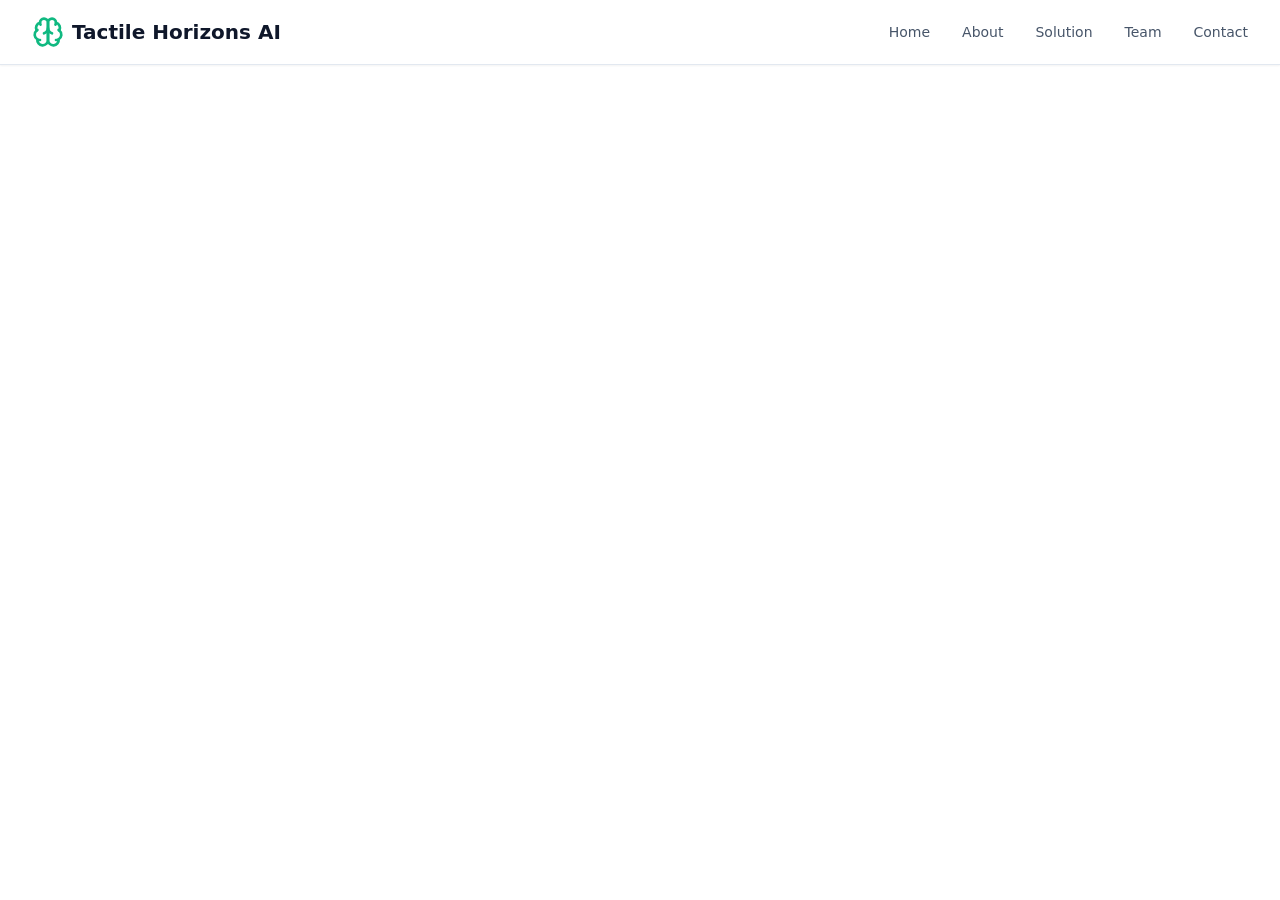
==== commit 0ea8ac92: "Add files via upload" ====
--- a/index.html
+++ b/index.html
@@ -1,1492 +1,15 @@
-<!DOCTYPE html>
+<!doctype html>
 <html lang="en">
+
 <head>
-    <meta charset="UTF-8">
-    <meta name="viewport" content="width=device-width, initial-scale=1.0">
-    <title>Tactile Horizons AI - STEM Accessibility for Blind & Low-Vision Learners</title>
-    <meta name="description" content="AI-powered tactile graphics generation for STEM education. Transform visual content into accessible formats in 90 seconds.">
-    <link rel="preconnect" href="https://fonts.googleapis.com">
-    <link rel="preconnect" href="https://fonts.gstatic.com" crossorigin>
-    <link href="https://fonts.googleapis.com/css2?family=Inter:wght@400;500;600;700;800&display=swap" rel="stylesheet">
-    <link rel="stylesheet" href="styles.css">
+  <meta charset="UTF-8" />
+  <meta name="viewport" content="width=device-width, initial-scale=1.0" />
+  <script type="module" crossorigin src="/assets/index-ObhKdroG.js"></script>
+  <link rel="stylesheet" crossorigin href="/assets/index-BOxNoxl8.css">
 </head>
+
 <body>
-    <!-- Skip Link for Accessibility -->
-    <a href="#main-content" class="skip-link">Skip to main content</a>
+  <div id="root"></div>
+</body>
 
-    <!-- Navigation -->
-    <nav class="navbar" role="navigation" aria-label="Main navigation">
-        <div class="container nav-container">
-            <a href="#" class="logo" aria-label="Tactile Horizons AI Home">
-                <span class="braille-text" aria-hidden="true">⠞⠁⠉⠞⠊⠇⠑</span>
-                <span class="logo-text">Tactile Horizons AI</span>
-            </a>
-            <button class="nav-toggle" aria-label="Toggle navigation menu" aria-expanded="false">
-                <span class="hamburger"></span>
-            </button>
-            <ul class="nav-links">
-                <li><a href="#problem">Problem</a></li>
-                <li><a href="#solution">Solution</a></li>
-                <li><a href="#market">Market</a></li>
-                <li><a href="#traction">Traction</a></li>
-                <li><a href="#investment">Investment</a></li>
-                <li><a href="#mvp" class="btn btn-accent">Try MVP</a></li>
-                <li><a href="#contact" class="btn btn-nav">Contact Us</a></li>
-            </ul>
-        </div>
-    </nav>
-
-    <main id="main-content">
-        <!-- Hero Section -->
-        <header class="hero">
-            <div class="container">
-                <div class="hero-content">
-                    <div class="braille-display" aria-hidden="true">
-                        <span>⠞ ⠁ ⠉ ⠞ ⠊ ⠇ ⠑   ⠓ ⠕ ⠗ ⠊ ⠵ ⠕ ⠝ ⠎   ⠁ ⠊</span>
-                    </div>
-                    <h1>AI-Powered STEM Accessibility for Blind & Low-Vision Learners</h1>
-                    <p class="hero-subtitle">Transform visual STEM content into optimized tactile graphics in <strong>90 seconds</strong>, compared to 2-4 weeks for manual production.</p>
-                    <p class="hero-tagline">The API-first layer that makes digital learning platforms instantly accessible.</p>
-                    <div class="hero-cta">
-                        <a href="#contact" class="btn btn-primary">Get Started</a>
-                        <a href="#solution" class="btn btn-secondary">Learn More</a>
-                    </div>
-                </div>
-                <div class="hero-visual">
-                    <div class="tactile-demo" aria-hidden="true">
-                        <div class="demo-card">
-                            <div class="demo-label">Visual Input</div>
-                            <svg viewBox="0 0 200 150" class="demo-chart">
-                                <polyline points="10,120 50,80 90,100 130,40 170,60" fill="none" stroke="#1e40af" stroke-width="3"/>
-                                <circle cx="10" cy="120" r="5" fill="#1e40af"/>
-                                <circle cx="50" cy="80" r="5" fill="#1e40af"/>
-                                <circle cx="90" cy="100" r="5" fill="#1e40af"/>
-                                <circle cx="130" cy="40" r="5" fill="#1e40af"/>
-                                <circle cx="170" cy="60" r="5" fill="#1e40af"/>
-                            </svg>
-                        </div>
-                        <div class="demo-arrow">
-                            <svg viewBox="0 0 24 24" fill="none" stroke="currentColor" stroke-width="2">
-                                <path d="M5 12h14M12 5l7 7-7 7"/>
-                            </svg>
-                            <span class="demo-time">90s</span>
-                        </div>
-                        <div class="demo-card tactile">
-                            <div class="demo-label">Tactile Output</div>
-                            <div class="tactile-pattern">
-                                <div class="dot-row">
-                                    <span class="dot"></span><span class="dot"></span><span class="dot raised"></span><span class="dot"></span><span class="dot"></span>
-                                </div>
-                                <div class="dot-row">
-                                    <span class="dot"></span><span class="dot raised"></span><span class="dot"></span><span class="dot raised"></span><span class="dot"></span>
-                                </div>
-                                <div class="dot-row">
-                                    <span class="dot raised"></span><span class="dot"></span><span class="dot"></span><span class="dot"></span><span class="dot raised"></span>
-                                </div>
-                            </div>
-                        </div>
-                    </div>
-                </div>
-            </div>
-        </header>
-
-        <!-- Problem Section -->
-        <section id="problem" class="section">
-            <div class="container">
-                <h2 class="section-title">The Problem</h2>
-                <div class="stats-grid">
-                    <div class="stat-card">
-                        <div class="stat-number">1.3B</div>
-                        <div class="stat-label">People with vision impairment globally</div>
-                        <div class="stat-source">Source: WHO</div>
-                    </div>
-                    <div class="stat-card">
-                        <div class="stat-number">90%</div>
-                        <div class="stat-label">of STEM content is visual</div>
-                        <div class="stat-source">Source: Education research</div>
-                    </div>
-                    <div class="stat-card">
-                        <div class="stat-number">$11K</div>
-                        <div class="stat-label">More annual earnings for Braille readers</div>
-                        <div class="stat-source">Source: NFB Employment Survey</div>
-                    </div>
-                    <div class="stat-card">
-                        <div class="stat-number">2-4 wks</div>
-                        <div class="stat-label">Current tactile graphics turnaround</div>
-                        <div class="stat-source">$50-$200 per image</div>
-                    </div>
-                </div>
-                <div class="highlight-box">
-                    <div class="highlight-icon">
-                        <svg viewBox="0 0 24 24" fill="none" stroke="currentColor" stroke-width="2">
-                            <path d="M12 9v2m0 4h.01m-6.938 4h13.856c1.54 0 2.502-1.667 1.732-3L13.732 4c-.77-1.333-2.694-1.333-3.464 0L3.34 16c-.77 1.333.192 3 1.732 3z"/>
-                        </svg>
-                    </div>
-                    <div class="highlight-content">
-                        <h3>Regulatory Deadline</h3>
-                        <p><strong>ADA Title II mandates WCAG 2.1 AA compliance by April 2026.</strong> Schools and publishers face regulatory deadlines without scalable solutions. Manual production cannot meet demand. <em>AI can.</em></p>
-                    </div>
-                </div>
-            </div>
-        </section>
-
-        <!-- Solution Section -->
-        <section id="solution" class="section section-alt">
-            <div class="container">
-                <h2 class="section-title">The Solution</h2>
-                <p class="section-intro">Three-Step Automation</p>
-                <div class="solution-steps">
-                    <div class="step-card">
-                        <div class="step-number">1</div>
-                        <h3>AI Interpretation</h3>
-                        <p>Computer vision isolates STEM-relevant features using fine-tuned multimodal models</p>
-                    </div>
-                    <div class="step-card">
-                        <div class="step-number">2</div>
-                        <h3>Intelligent Simplification</h3>
-                        <p>Removes visual clutter while preserving semantic meaning <strong>(80% accuracy for standard charts)</strong></p>
-                    </div>
-                    <div class="step-card">
-                        <div class="step-number">3</div>
-                        <h3>Tactile Optimization</h3>
-                        <p>Outputs variable-height emboss files calibrated for fingertip discrimination</p>
-                    </div>
-                </div>
-                <div class="delivery-info">
-                    <h3>Delivery</h3>
-                    <p><strong>Cloud API + SaaS Dashboard.</strong> We integrate with existing Learning Management Systems (Canvas, Blackboard) and embosser hardware (ViewPlus, Index).</p>
-                </div>
-            </div>
-        </section>
-
-        <!-- Market Section -->
-        <section id="market" class="section">
-            <div class="container">
-                <h2 class="section-title">Market Opportunity</h2>
-                <div class="market-chart">
-                    <div class="market-layer tam">
-                        <div class="market-label">TAM</div>
-                        <div class="market-value">$3.91B</div>
-                        <div class="market-desc">Assistive Technology (Visual Impairment) - 2024</div>
-                    </div>
-                    <div class="market-layer sam">
-                        <div class="market-label">SAM</div>
-                        <div class="market-value">$600M</div>
-                        <div class="market-desc">Education Tactile Graphics - 2026-2027</div>
-                    </div>
-                    <div class="market-layer som">
-                        <div class="market-label">SOM</div>
-                        <div class="market-value">$30M</div>
-                        <div class="market-desc">5% Market Capture - Year 3</div>
-                    </div>
-                </div>
-                <div class="catalysts">
-                    <h3>Growth Catalysts</h3>
-                    <div class="catalyst-grid">
-                        <div class="catalyst-item">
-                            <div class="catalyst-icon regulatory"></div>
-                            <h4>Regulatory</h4>
-                            <p>ADA compliance deadlines create 2026-2027 procurement urgency</p>
-                        </div>
-                        <div class="catalyst-item">
-                            <div class="catalyst-icon funding"></div>
-                            <h4>Funding</h4>
-                            <p>IDEA federal grants provide $14.2B annually for special education</p>
-                        </div>
-                        <div class="catalyst-item">
-                            <div class="catalyst-icon technical"></div>
-                            <h4>Technical</h4>
-                            <p>AI multimodal models now production-ready for accessibility applications</p>
-                        </div>
-                    </div>
-                </div>
-            </div>
-        </section>
-
-        <!-- Business Model Section -->
-        <section id="business" class="section section-alt">
-            <div class="container">
-                <h2 class="section-title">Business Model</h2>
-                <div class="pricing-grid">
-                    <div class="pricing-card">
-                        <div class="pricing-header">
-                            <h3>API Pay-per-Use</h3>
-                            <div class="price">$0.15<span>/page</span></div>
-                        </div>
-                        <div class="pricing-margin">85% margin</div>
-                    </div>
-                    <div class="pricing-card featured">
-                        <div class="pricing-header">
-                            <h3>Institutional License</h3>
-                            <div class="price">$2,999<span>/year</span></div>
-                        </div>
-                        <div class="pricing-feature">Unlimited usage</div>
-                        <div class="pricing-margin">90% margin</div>
-                    </div>
-                    <div class="pricing-card">
-                        <div class="pricing-header">
-                            <h3>Professional Services</h3>
-                            <div class="price">Custom</div>
-                        </div>
-                        <div class="pricing-feature">Setup & Training</div>
-                        <div class="pricing-margin">60% margin</div>
-                    </div>
-                </div>
-                <div class="customers-section">
-                    <h3>Target Customers</h3>
-                    <div class="customer-tags">
-                        <span class="tag">K-12 School Districts</span>
-                        <span class="tag">Vocational Rehabilitation Agencies</span>
-                        <span class="tag">Higher Education Institutions</span>
-                        <span class="tag">Educational Publishers</span>
-                    </div>
-                </div>
-                <div class="unit-economics">
-                    <h3>Unit Economics</h3>
-                    <div class="economics-grid">
-                        <div class="econ-item">
-                            <div class="econ-label">CAC</div>
-                            <div class="econ-value">$2,500</div>
-                            <div class="econ-note">B2B education sales cycle</div>
-                        </div>
-                        <div class="econ-item">
-                            <div class="econ-label">LTV</div>
-                            <div class="econ-value">$8,997</div>
-                            <div class="econ-note">3-year retention</div>
-                        </div>
-                        <div class="econ-item highlight">
-                            <div class="econ-label">LTV:CAC</div>
-                            <div class="econ-value">3.6:1</div>
-                        </div>
-                    </div>
-                </div>
-            </div>
-        </section>
-
-        <!-- Traction Section -->
-        <section id="traction" class="section">
-            <div class="container">
-                <h2 class="section-title">Traction</h2>
-                <div class="traction-grid">
-                    <div class="traction-card">
-                        <div class="traction-number">3</div>
-                        <div class="traction-label">Ontario school districts</div>
-                        <div class="traction-detail">Signed Letters of Intent</div>
-                    </div>
-                    <div class="traction-card">
-                        <div class="traction-number">150</div>
-                        <div class="traction-label">Students impacted</div>
-                        <div class="traction-detail">In pilot phase</div>
-                    </div>
-                    <div class="traction-card">
-                        <div class="traction-number">2,500</div>
-                        <div class="traction-label">Images processed</div>
-                        <div class="traction-detail">In beta testing</div>
-                    </div>
-                    <div class="traction-card highlight">
-                        <div class="traction-number">76.6%</div>
-                        <div class="traction-label">Comprehension rate</div>
-                        <div class="traction-detail">vs. 70.1% verbal-only (validated)</div>
-                    </div>
-                </div>
-                <div class="advisory-note">
-                    <p><strong>Advisory commitments</strong> from accessibility researchers and former industry executives</p>
-                </div>
-            </div>
-        </section>
-
-        <!-- Competitive Section -->
-        <section id="competitive" class="section section-alt">
-            <div class="container">
-                <h2 class="section-title">Competitive Positioning</h2>
-                <div class="comparison-table-wrapper">
-                    <table class="comparison-table" role="table">
-                        <thead>
-                            <tr>
-                                <th scope="col">Competitor</th>
-                                <th scope="col">Their Model</th>
-                                <th scope="col">Our Differentiation</th>
-                            </tr>
-                        </thead>
-                        <tbody>
-                            <tr>
-                                <td><strong>ViewPlus (Tiger Software)</strong></td>
-                                <td>$195-$595/year embossing software</td>
-                                <td class="our-diff">We add AI preprocessing they lack</td>
-                            </tr>
-                            <tr>
-                                <td><strong>Manual Tactile Artists</strong></td>
-                                <td>$50-$200/image, 2-4 weeks</td>
-                                <td class="our-diff">We deliver in 90 seconds at $5/image</td>
-                            </tr>
-                            <tr>
-                                <td><strong>Orbit Research (Graphiti)</strong></td>
-                                <td>$30K refreshable hardware</td>
-                                <td class="our-diff">We target the $3K embosser market</td>
-                            </tr>
-                        </tbody>
-                    </table>
-                </div>
-                <div class="moat-box">
-                    <h3>Strategic Moat</h3>
-                    <p>Domain-specific training datasets from pilot partnerships; <strong>first-mover in AI-powered STEM accessibility</strong>.</p>
-                </div>
-            </div>
-        </section>
-
-        <!-- Financial Roadmap -->
-        <section id="financials" class="section">
-            <div class="container">
-                <h2 class="section-title">Financial Roadmap</h2>
-                <div class="roadmap">
-                    <div class="roadmap-item">
-                        <div class="roadmap-year">2026</div>
-                        <div class="roadmap-content">
-                            <div class="roadmap-revenue">$85K</div>
-                            <div class="roadmap-milestone">3 paid pilots, MVP launch</div>
-                        </div>
-                    </div>
-                    <div class="roadmap-item">
-                        <div class="roadmap-year">2027</div>
-                        <div class="roadmap-content">
-                            <div class="roadmap-revenue">$320K</div>
-                            <div class="roadmap-milestone">20 institutional customers, US expansion</div>
-                        </div>
-                    </div>
-                    <div class="roadmap-item">
-                        <div class="roadmap-year">2028</div>
-                        <div class="roadmap-content">
-                            <div class="roadmap-revenue">$850K</div>
-                            <div class="roadmap-milestone">Break-even, publisher API integrations</div>
-                        </div>
-                    </div>
-                </div>
-            </div>
-        </section>
-
-        <!-- Investment Section -->
-        <section id="investment" class="section section-dark">
-            <div class="container">
-                <h2 class="section-title">Investment Ask</h2>
-                <div class="investment-hero">
-                    <div class="investment-amount">
-                        <div class="amount-label">Seed Round</div>
-                        <div class="amount-value">$500K</div>
-                        <div class="amount-terms">on $2M pre-money SAFE</div>
-                    </div>
-                </div>
-                <div class="funds-allocation">
-                    <h3>Use of Funds</h3>
-                    <div class="allocation-chart">
-                        <div class="allocation-item" style="--width: 36%">
-                            <div class="allocation-bar"></div>
-                            <div class="allocation-label">AI/ML Engineer</div>
-                            <div class="allocation-value">$180K</div>
-                        </div>
-                        <div class="allocation-item" style="--width: 24%">
-                            <div class="allocation-bar"></div>
-                            <div class="allocation-label">Sales & Partnerships</div>
-                            <div class="allocation-value">$120K</div>
-                        </div>
-                        <div class="allocation-item" style="--width: 16%">
-                            <div class="allocation-bar"></div>
-                            <div class="allocation-label">Operations & Legal</div>
-                            <div class="allocation-value">$80K</div>
-                        </div>
-                        <div class="allocation-item" style="--width: 12%">
-                            <div class="allocation-bar"></div>
-                            <div class="allocation-label">Infrastructure</div>
-                            <div class="allocation-value">$60K</div>
-                        </div>
-                        <div class="allocation-item" style="--width: 12%">
-                            <div class="allocation-bar"></div>
-                            <div class="allocation-label">Reserve</div>
-                            <div class="allocation-value">$60K</div>
-                        </div>
-                    </div>
-                </div>
-                <div class="runway-info">
-                    <strong>Runway:</strong> 18 months to Series A ($300K ARR target)
-                </div>
-            </div>
-        </section>
-
-        <!-- Impact Section -->
-        <section id="impact" class="section">
-            <div class="container">
-                <h2 class="section-title">Impact Thesis</h2>
-                <div class="impact-content">
-                    <blockquote class="impact-quote">
-                        "Tactile Horizons AI addresses a critical equity gap in STEM education. By automating tactile graphics production, we enable blind and low-vision students to access the same learning materials as their sighted peers—at scale, at cost, and on demand."
-                    </blockquote>
-                    <div class="vision-box">
-                        <h3>Our Vision</h3>
-                        <p>Become the <strong>infrastructure layer for accessible STEM content</strong>—the API every LMS, publisher, and government portal uses to make visual information tactile.</p>
-                    </div>
-                </div>
-            </div>
-        </section>
-
-        <!-- MVP Section -->
-        <section id="mvp" class="section section-mvp">
-            <div class="container">
-                <h2 class="section-title">Try Our MVP</h2>
-                <p class="section-intro">Experience the AI-powered tactile graphics conversion in action</p>
-                <div class="mvp-features">
-                    <div class="mvp-feature">
-                        <div class="mvp-feature-icon">
-                            <svg viewBox="0 0 24 24" fill="none" stroke="currentColor" stroke-width="2">
-                                <path d="M21 15v4a2 2 0 0 1-2 2H5a2 2 0 0 1-2-2v-4"/>
-                                <polyline points="17 8 12 3 7 8"/>
-                                <line x1="12" y1="3" x2="12" y2="15"/>
-                            </svg>
-                        </div>
-                        <h4>Upload Image</h4>
-                        <p>Drag & drop your STEM graphics</p>
-                    </div>
-                    <div class="mvp-feature">
-                        <div class="mvp-feature-icon">
-                            <svg viewBox="0 0 24 24" fill="none" stroke="currentColor" stroke-width="2">
-                                <circle cx="12" cy="12" r="3"/>
-                                <path d="M19.4 15a1.65 1.65 0 0 0 .33 1.82l.06.06a2 2 0 0 1 0 2.83 2 2 0 0 1-2.83 0l-.06-.06a1.65 1.65 0 0 0-1.82-.33 1.65 1.65 0 0 0-1 1.51V21a2 2 0 0 1-2 2 2 2 0 0 1-2-2v-.09A1.65 1.65 0 0 0 9 19.4a1.65 1.65 0 0 0-1.82.33l-.06.06a2 2 0 0 1-2.83 0 2 2 0 0 1 0-2.83l.06-.06a1.65 1.65 0 0 0 .33-1.82 1.65 1.65 0 0 0-1.51-1H3a2 2 0 0 1-2-2 2 2 0 0 1 2-2h.09A1.65 1.65 0 0 0 4.6 9a1.65 1.65 0 0 0-.33-1.82l-.06-.06a2 2 0 0 1 0-2.83 2 2 0 0 1 2.83 0l.06.06a1.65 1.65 0 0 0 1.82.33H9a1.65 1.65 0 0 0 1-1.51V3a2 2 0 0 1 2-2 2 2 0 0 1 2 2v.09a1.65 1.65 0 0 0 1 1.51 1.65 1.65 0 0 0 1.82-.33l.06-.06a2 2 0 0 1 2.83 0 2 2 0 0 1 0 2.83l-.06.06a1.65 1.65 0 0 0-.33 1.82V9a1.65 1.65 0 0 0 1.51 1H21a2 2 0 0 1 2 2 2 2 0 0 1-2 2h-.09a1.65 1.65 0 0 0-1.51 1z"/>
-                            </svg>
-                        </div>
-                        <h4>AI Processing</h4>
-                        <p>Watch our AI convert in 90 seconds</p>
-                    </div>
-                    <div class="mvp-feature">
-                        <div class="mvp-feature-icon">
-                            <svg viewBox="0 0 24 24" fill="none" stroke="currentColor" stroke-width="2">
-                                <path d="M21 15v4a2 2 0 0 1-2 2H5a2 2 0 0 1-2-2v-4"/>
-                                <polyline points="7 10 12 15 17 10"/>
-                                <line x1="12" y1="15" x2="12" y2="3"/>
-                            </svg>
-                        </div>
-                        <h4>Download Output</h4>
-                        <p>Get embosser-ready tactile files</p>
-                    </div>
-                </div>
-                <div class="mvp-container">
-                    <div class="mvp-embed-wrapper">
-                        <iframe
-                            src="https://r38cdsqc1qi5.space.minimax.io"
-                            title="Tactile Horizons AI MVP Application"
-                            class="mvp-iframe"
-                            loading="lazy"
-                            allow="clipboard-read; clipboard-write"
-                        ></iframe>
-                    </div>
-                    <div class="mvp-actions">
-                        <a href="https://r38cdsqc1qi5.space.minimax.io" target="_blank" rel="noopener" class="btn btn-primary">
-                            <svg viewBox="0 0 24 24" fill="none" stroke="currentColor" stroke-width="2" class="btn-icon">
-                                <path d="M18 13v6a2 2 0 0 1-2 2H5a2 2 0 0 1-2-2V8a2 2 0 0 1 2-2h6"/>
-                                <polyline points="15 3 21 3 21 9"/>
-                                <line x1="10" y1="14" x2="21" y2="3"/>
-                            </svg>
-                            Open Full App
-                        </a>
-                    </div>
-                </div>
-            </div>
-        </section>
-
-        <!-- Contact Section -->
-        <section id="contact" class="section section-alt">
-            <div class="container">
-                <h2 class="section-title">Get In Touch</h2>
-                <div class="contact-card">
-                    <div class="contact-info">
-                        <h3>Ibrahim Al-Jallad</h3>
-                        <p class="contact-title">Founder & CEO, Tactile Horizons AI</p>
-                        <div class="contact-details">
-                            <div class="contact-item">
-                                <svg viewBox="0 0 24 24" fill="none" stroke="currentColor" stroke-width="2">
-                                    <path d="M4 4h16c1.1 0 2 .9 2 2v12c0 1.1-.9 2-2 2H4c-1.1 0-2-.9-2-2V6c0-1.1.9-2 2-2z"/>
-                                    <polyline points="22,6 12,13 2,6"/>
-                                </svg>
-                                <span>Contact via email</span>
-                            </div>
-                            <div class="contact-item">
-                                <svg viewBox="0 0 24 24" fill="none" stroke="currentColor" stroke-width="2">
-                                    <path d="M21 10c0 7-9 13-9 13s-9-6-9-13a9 9 0 0 1 18 0z"/>
-                                    <circle cx="12" cy="10" r="3"/>
-                                </svg>
-                                <span>Mississauga, Ontario, Canada</span>
-                            </div>
-                        </div>
-                        <p class="incorporation-note">Delaware C-Corp (in progress)</p>
-                    </div>
-                </div>
-            </div>
-        </section>
-    </main>
-
-    <!-- Footer -->
-    <footer class="footer">
-        <div class="container">
-            <div class="footer-content">
-                <div class="footer-brand">
-                    <span class="braille-text" aria-hidden="true">⠞⠁⠉⠞⠊⠇⠑</span>
-                    <span>Tactile Horizons AI</span>
-                </div>
-                <p class="footer-tagline">Making STEM accessible for everyone.</p>
-                <p class="footer-version">Document Version 1.0 | February 2026</p>
-            </div>
-        </div>
-    </footer>
-
-    <script src="script.js"></script>
-
-<script>
-/**
- * Iframe 元素高亮注入脚本
- * 需要在目标网站中引入此脚本来支持跨域 iframe 高亮功能
- *
- * 使用方法：
- * 1. 将此脚本添加到目标网站的 HTML 中
- * 2. 或通过浏览器扩展、用户脚本等方式注入
- */
-
-(function () {
-  "use strict";
-
-  // 检查是否在 iframe 中
-  if (window.self === window.top) {
-    return; // 不在 iframe 中，不执行
-  }
-
-  // 检查是否已经初始化过
-  if (window.__iframeHighlightInitialized) {
-    return;
-  }
-  window.__iframeHighlightInitialized = true;
-  console.log("Iframe 高亮脚本已加载");
-
-  // 创建高亮覆盖层
-  var overlay = document.createElement("div");
-  overlay.id = "iframe-highlight-overlay";
-  overlay.style.cssText = "\n    position: fixed;\n    top: 0;\n    left: 0;\n    width: 100vw;\n    height: 100vh;\n    pointer-events: none;\n    z-index: 999999;\n    overflow: hidden;\n  ";
-
-  // 创建悬停高亮框（虚线边框）
-  var highlightBox = document.createElement("div");
-  highlightBox.id = "iframe-highlight-box";
-  highlightBox.style.cssText = "\n    position: absolute;\n    border: 2px dashed #007AFF;\n    background: rgba(0, 122, 255, 0.08);\n    pointer-events: none;\n    display: none;\n    transition: all 0.1s ease;\n    box-shadow: 0 0 0 1px rgba(255, 255, 255, 0.8);\n    border-radius: 2px;\n  ";
-
-  // 创建选中节点的常驻高亮框（实线边框）
-  var selectedBox = document.createElement("div");
-  selectedBox.id = "iframe-selected-box";
-  selectedBox.style.cssText = "\n    position: absolute;\n    border: 2px solid #007AFF;\n    pointer-events: none;\n    display: none;\n    box-shadow: 0 0 0 1px rgba(255, 255, 255, 0.9), 0 0 8px rgba(255, 107, 53, 0.4);\n    border-radius: 2px;\n    z-index: 1000000;\n  ";
-
-  // 创建悬停标签显示
-  var tagLabel = document.createElement("div");
-  tagLabel.id = "iframe-tag-label";
-  tagLabel.style.cssText = "\n    position: absolute;\n    background: #007AFF;\n    color: white;\n    padding: 2px 6px;\n    font-size: 11px;\n    font-family: -apple-system, BlinkMacSystemFont, 'Segoe UI', Roboto, 'Helvetica Neue', Arial, sans-serif;\n    border-radius: 2px;\n    pointer-events: none;\n    display: none;\n    white-space: nowrap;\n    z-index: 1000001;\n    box-shadow: 0 2px 4px rgba(0, 0, 0, 0.3);\n    font-weight: 500;\n  ";
-
-  // 创建选中节点标签
-  var selectedLabel = document.createElement("div");
-  selectedLabel.id = "iframe-selected-label";
-  selectedLabel.style.cssText = "\n    position: absolute;\n    background: #007AFF;\n    color: white;\n    padding: 3px 8px;\n    font-size: 11px;\n    font-family: -apple-system, BlinkMacSystemFont, 'Segoe UI', Roboto, 'Helvetica Neue', Arial, sans-serif;\n    border-radius: 3px;\n    pointer-events: none;\n    display: none;\n    white-space: nowrap;\n    z-index: 1000002;\n    box-shadow: 0 2px 6px rgba(0, 0, 0, 0.4);\n    font-weight: 600;\n  ";
-  overlay.appendChild(highlightBox);
-  overlay.appendChild(selectedBox);
-  overlay.appendChild(tagLabel);
-  overlay.appendChild(selectedLabel);
-  document.body.appendChild(overlay);
-
-  // 存储当前选中的元素
-  var selectedElement = null;
-  var highlightEnabled = false;
-
-  // 更新选中元素的高亮显示
-  function updateSelectedHighlight(element) {
-    console.log("updateSelectedHighlight called with:", element);
-    if (!element) {
-      selectedBox.style.display = "none";
-      selectedLabel.style.display = "none";
-      selectedElement = null;
-      console.log("Cleared selected highlight");
-      return;
-    }
-    selectedElement = element;
-    var rect = element.getBoundingClientRect();
-    console.log("Selected element rect:", rect);
-
-    // 更新选中高亮框位置
-    selectedBox.style.display = "block";
-    selectedBox.style.left = "".concat(rect.left - 2, "px");
-    selectedBox.style.top = "".concat(rect.top - 2, "px");
-    selectedBox.style.width = "".concat(rect.width + 4, "px");
-    selectedBox.style.height = "".concat(rect.height + 4, "px");
-
-    // 更新选中标签位置和内容
-    selectedLabel.style.display = "block";
-    selectedLabel.textContent = "\u2713 <".concat(element.tagName.toLowerCase(), ">");
-
-    // 计算标签位置，确保不超出视窗
-    var labelTop = rect.top - 28;
-    var labelLeft = rect.left;
-
-    // 如果标签会超出顶部，显示在元素下方
-    if (labelTop < 5) {
-      labelTop = rect.bottom + 5;
-    }
-
-    // 如果标签会超出右侧，向左调整
-    var labelWidth = selectedLabel.offsetWidth || 100; // 预估宽度
-    if (labelLeft + labelWidth > window.innerWidth - 10) {
-      labelLeft = window.innerWidth - labelWidth - 10;
-    }
-    selectedLabel.style.left = "".concat(Math.max(5, labelLeft), "px");
-    selectedLabel.style.top = "".concat(labelTop, "px");
-    console.log("Selected highlight positioned at:", {
-      left: selectedBox.style.left,
-      top: selectedBox.style.top,
-      width: selectedBox.style.width,
-      height: selectedBox.style.height
-    });
-  }
-  function getElementSelector(element) {
-    if (!(element instanceof Element)) throw new Error('Argument must be a DOM element');
-    var segments = [];
-    var current = element;
-    while (current !== document.documentElement) {
-      var selector = '';
-      // 优先检查唯一ID
-      if (current.id && document.querySelectorAll("#".concat(current.id)).length === 1) {
-        segments.unshift("#".concat(current.id));
-        break; // ID唯一，无需继续向上
-      }
-
-      // 生成类名选择器（取第一个有效类名）
-      var classes = Array.from(current.classList).filter(function (c) {
-        return !c.startsWith('js-');
-      });
-      var className = classes.length > 0 ? ".".concat(classes[0]) : '';
-
-      // 生成位置索引（nth-child）
-      var tag = current.tagName.toLowerCase();
-      if (!className) {
-        var siblings = Array.from(current.parentNode.children);
-        var index = siblings.findIndex(function (el) {
-          return el === current;
-        }) + 1;
-        selector = "".concat(tag, ":nth-child(").concat(index, ")");
-      } else {
-        selector = className;
-      }
-      segments.unshift(selector);
-      current = current.parentElement;
-    }
-
-    // 处理根元素
-    if (current === document.documentElement) {
-      segments.unshift('html');
-    }
-    return segments.join(' > ');
-  }
-
-  // 获取元素文本内容
-  function getElementText(element) {
-    var _element$textContent;
-    if (element.tagName === "INPUT") {
-      return element.value || element.placeholder || "";
-    }
-    if (element.tagName === "TEXTAREA") {
-      return element.value || element.placeholder || "";
-    }
-    var text = ((_element$textContent = element.textContent) === null || _element$textContent === void 0 ? void 0 : _element$textContent.trim()) || "";
-    return text.length > 50 ? text.substring(0, 50) + "..." : text;
-  }
-
-  // 获取元素属性信息
-  function getElementAttributes(element) {
-    var attrs = {};
-    for (var i = 0; i < element.attributes.length; i++) {
-      var attr = element.attributes[i];
-      attrs[attr.name] = attr.value;
-    }
-    return attrs;
-  }
-
-  // 鼠标悬停事件处理
-  function handleMouseOver(e) {
-    if (!highlightEnabled) return;
-    var target = e.target;
-    if (!target || target === overlay || target === highlightBox || target === tagLabel || target === selectedBox || target === selectedLabel) {
-      return;
-    }
-
-    // 避免高亮 html 和 body 元素
-    if (target === document.documentElement || target === document.body) {
-      return;
-    }
-
-    // 如果是已选中的元素，不显示悬停高亮
-    if (target === selectedElement) {
-      highlightBox.style.display = "none";
-      tagLabel.style.display = "none";
-      return;
-    }
-    var rect = target.getBoundingClientRect();
-    var selector = getElementSelector(target);
-    var text = getElementText(target);
-    var attributes = getElementAttributes(target);
-
-    // 更新悬停高亮框位置
-    highlightBox.style.display = "block";
-    highlightBox.style.left = "".concat(rect.left - 2, "px");
-    highlightBox.style.top = "".concat(rect.top - 2, "px");
-    highlightBox.style.width = "".concat(rect.width + 4, "px");
-    highlightBox.style.height = "".concat(rect.height + 4, "px");
-
-    // 更新标签位置和内容
-    tagLabel.style.display = "block";
-    tagLabel.textContent = "<".concat(target.tagName.toLowerCase(), ">");
-
-    // 计算标签位置，确保不超出视窗
-    var labelTop = rect.top - 22;
-    var labelLeft = rect.left;
-
-    // 如果标签会超出顶部，显示在元素下方
-    if (labelTop < 0) {
-      labelTop = rect.bottom + 5;
-    }
-
-    // 如果标签会超出右侧，向左调整
-    if (labelLeft + tagLabel.offsetWidth > window.innerWidth) {
-      labelLeft = window.innerWidth - tagLabel.offsetWidth - 5;
-    }
-    tagLabel.style.left = "".concat(Math.max(0, labelLeft), "px");
-    tagLabel.style.top = "".concat(labelTop, "px");
-
-    // 发送消息到父窗口
-    var elementInfo = {
-      tagName: target.tagName.toLowerCase(),
-      rect: {
-        left: rect.left,
-        top: rect.top,
-        right: rect.right,
-        bottom: rect.bottom,
-        width: rect.width,
-        height: rect.height,
-        x: rect.x,
-        y: rect.y
-      },
-      selector: selector,
-      text: text,
-      attributes: attributes,
-      url: window.location.href,
-      path: window.location.pathname,
-      timestamp: Date.now()
-    };
-    try {
-      window.parent.postMessage({
-        type: "iframe-element-hover",
-        data: elementInfo,
-        source: "iframe-highlight-injector"
-      }, "*");
-    } catch (error) {
-      console.warn("无法发送消息到父窗口:", error);
-    }
-  }
-
-  // 鼠标离开事件处理
-  function handleMouseOut(e) {
-    if (!highlightEnabled) return;
-    var relatedTarget = e.relatedTarget;
-
-    // 如果鼠标移动到高亮相关元素上，不隐藏高亮
-    if (relatedTarget && (relatedTarget === highlightBox || relatedTarget === tagLabel || relatedTarget === overlay || relatedTarget === selectedBox || relatedTarget === selectedLabel)) {
-      return;
-    }
-    highlightBox.style.display = "none";
-    tagLabel.style.display = "none";
-    try {
-      window.parent.postMessage({
-        type: "iframe-element-hover",
-        data: null,
-        source: "iframe-highlight-injector"
-      }, "*");
-    } catch (error) {
-      console.warn("无法发送消息到父窗口:", error);
-    }
-  }
-
-  // 点击事件处理
-  function handleClick(e) {
-    var target = e.target;
-    if (!target || target === overlay || target === highlightBox || target === tagLabel || target === selectedBox || target === selectedLabel) {
-      return;
-    }
-
-    // 避免处理 html 和 body 元素
-    if (target === document.documentElement || target === document.body) {
-      return;
-    }
-
-    // 检查是否是交互元素，这些元素需要保留默认行为
-    var isInteractiveElement = ['input', 'textarea', 'select', 'button', 'a'].includes(target.tagName.toLowerCase());
-
-    // 如果高亮功能启用，对于非交互元素阻止默认行为和事件传播
-    if (highlightEnabled) {
-      e.preventDefault();
-      e.stopPropagation();
-    }
-    var rect = target.getBoundingClientRect();
-    var selector = getElementSelector(target);
-    var text = getElementText(target);
-    var attributes = getElementAttributes(target);
-    console.log("Element clicked:", {
-      tagName: target.tagName,
-      selector: selector,
-      rect: rect
-    });
-
-    // 立即更新选中高亮
-    updateSelectedHighlight(target);
-
-    // 隐藏悬停高亮，因为现在是选中状态
-    highlightBox.style.display = "none";
-    tagLabel.style.display = "none";
-    var elementInfo = {
-      tagName: target.tagName.toLowerCase(),
-      rect: {
-        left: rect.left,
-        top: rect.top,
-        right: rect.right,
-        bottom: rect.bottom,
-        width: rect.width,
-        height: rect.height,
-        x: rect.x,
-        y: rect.y
-      },
-      selector: selector,
-      text: text,
-      attributes: attributes,
-      url: window.location.href,
-      path: window.location.pathname,
-      timestamp: Date.now()
-    };
-    try {
-      window.parent.postMessage({
-        type: "iframe-element-click",
-        data: elementInfo,
-        source: "iframe-highlight-injector"
-      }, "*");
-    } catch (error) {
-      console.warn("无法发送消息到父窗口:", error);
-    }
-  }
-
-  // 监听来自父窗口的消息
-  function handleParentMessage(event) {
-    console.log("Received message from parent:", event.data);
-    if (event.data.type === "iframe-highlight-toggle") {
-      var enabled = event.data.enabled;
-      console.log("Highlight toggle:", enabled);
-      if (enabled) {
-        enableHighlight();
-      } else {
-        disableHighlight();
-      }
-    } else if (event.data.type === "enable-iframe-highlight") {
-      console.log("Enable iframe highlight");
-      enableHighlight();
-    } else if (event.data.type === "disable-iframe-highlight") {
-      console.log("Disable iframe highlight");
-      disableHighlight();
-    } else if (event.data.type === "toggle-iframe-highlight") {
-      var _enabled = event.data.enabled !== undefined ? event.data.enabled : !highlightEnabled;
-      console.log("Toggle iframe highlight to:", _enabled);
-      if (_enabled) {
-        enableHighlight();
-      } else {
-        disableHighlight();
-      }
-    } else if (event.data.type === "update-selected-element") {
-      var selector = event.data.selector;
-      console.log("Update selected element with selector:", selector);
-      if (selector) {
-        try {
-          var element = document.querySelector(selector);
-          console.log("Found element by selector:", element);
-          updateSelectedHighlight(element);
-        } catch (error) {
-          console.warn("Failed to select element:", error);
-          updateSelectedHighlight(null);
-        }
-      } else {
-        updateSelectedHighlight(null);
-      }
-    } else if (event.data.type === "clear-selected-element") {
-      console.log("Clear selected element");
-      updateSelectedHighlight(null);
-    }
-  }
-
-  // 启用高亮功能
-  function enableHighlight() {
-    console.log("Enabling highlight");
-    document.addEventListener("mouseover", handleMouseOver, true);
-    document.addEventListener("mouseout", handleMouseOut, true);
-    document.addEventListener("click", handleClick, true);
-    highlightEnabled = true;
-    overlay.style.display = "block";
-  }
-
-  // 禁用高亮功能
-  function disableHighlight() {
-    console.log("Disabling highlight");
-    highlightEnabled = false;
-    // 保持事件监听器，但通过 highlightEnabled 变量控制行为
-    // 这样可以保留选中状态的显示
-    highlightBox.style.display = "none";
-    tagLabel.style.display = "none";
-    // 不隐藏 selectedBox 和 selectedLabel，保留选中状态
-  }
-
-  // 完全禁用高亮功能（移除所有监听器）
-  function fullyDisableHighlight() {
-    console.log("Fully disabling highlight");
-    highlightEnabled = false;
-    document.removeEventListener("mouseover", handleMouseOver, true);
-    document.removeEventListener("mouseout", handleMouseOut, true);
-    document.removeEventListener("click", handleClick, true);
-    overlay.style.display = "none";
-    highlightBox.style.display = "none";
-    tagLabel.style.display = "none";
-    selectedBox.style.display = "none";
-    selectedLabel.style.display = "none";
-  }
-
-  // 添加事件监听
-  enableHighlight();
-  window.addEventListener("message", handleParentMessage);
-
-  // 暴露全局函数供外部调用
-  window.__iframeHighlightControl = {
-    enable: enableHighlight,
-    disable: disableHighlight,
-    fullyDisable: fullyDisableHighlight,
-    isEnabled: function isEnabled() {
-      return highlightEnabled;
-    },
-    getSelectedElement: function getSelectedElement() {
-      return selectedElement;
-    },
-    updateSelected: updateSelectedHighlight,
-    // 通过消息发送开关控制
-    sendToggleMessage: function sendToggleMessage(enabled) {
-      window.parent.postMessage({
-        type: 'iframe-highlight-status',
-        enabled: enabled || highlightEnabled,
-        source: 'iframe-highlight-injector'
-      }, '*');
-    }
-  };
-
-  // 通知父窗口脚本已加载
-  try {
-    window.parent.postMessage({
-      type: "iframe-highlight-ready",
-      data: {
-        url: window.location.href,
-        userAgent: navigator.userAgent,
-        timestamp: Date.now()
-      },
-      source: "iframe-highlight-injector"
-    }, "*");
-  } catch (error) {
-    console.warn("无法发送就绪消息到父窗口:", error);
-  }
-
-  // 清理函数
-  window.__iframeHighlightCleanup = function () {
-    fullyDisableHighlight();
-    window.removeEventListener("message", handleParentMessage);
-    if (overlay.parentElement) {
-      overlay.parentElement.removeChild(overlay);
-    }
-    delete window.__iframeHighlightInitialized;
-    delete window.__iframeHighlightCleanup;
-  };
-})();
-
-</script>
-
-<script>
-/**
- * Iframe 元素高亮注入脚本
- * 需要在目标网站中引入此脚本来支持跨域 iframe 高亮功能
- *
- * 使用方法：
- * 1. 将此脚本添加到目标网站的 HTML 中
- * 2. 或通过浏览器扩展、用户脚本等方式注入
- */
-
-(function () {
-  "use strict";
-
-  // 检查是否在 iframe 中
-  if (window.self === window.top) {
-    return; // 不在 iframe 中，不执行
-  }
-
-  // 检查是否已经初始化过
-  if (window.__iframeHighlightInitialized) {
-    return;
-  }
-  window.__iframeHighlightInitialized = true;
-  console.log("Iframe 高亮脚本已加载");
-
-  // 创建高亮覆盖层
-  var overlay = document.createElement("div");
-  overlay.id = "iframe-highlight-overlay";
-  overlay.style.cssText = "\n    position: fixed;\n    top: 0;\n    left: 0;\n    width: 100vw;\n    height: 100vh;\n    pointer-events: none;\n    z-index: 999999;\n    overflow: hidden;\n  ";
-
-  // 创建悬停高亮框（虚线边框）
-  var highlightBox = document.createElement("div");
-  highlightBox.id = "iframe-highlight-box";
-  highlightBox.style.cssText = "\n    position: absolute;\n    border: 2px dashed #007AFF;\n    background: rgba(0, 122, 255, 0.08);\n    pointer-events: none;\n    display: none;\n    transition: all 0.1s ease;\n    box-shadow: 0 0 0 1px rgba(255, 255, 255, 0.8);\n    border-radius: 2px;\n  ";
-
-  // 创建选中节点的常驻高亮框（实线边框）
-  var selectedBox = document.createElement("div");
-  selectedBox.id = "iframe-selected-box";
-  selectedBox.style.cssText = "\n    position: absolute;\n    border: 2px solid #007AFF;\n    pointer-events: none;\n    display: none;\n    box-shadow: 0 0 0 1px rgba(255, 255, 255, 0.9), 0 0 8px rgba(255, 107, 53, 0.4);\n    border-radius: 2px;\n    z-index: 1000000;\n  ";
-
-  // 创建悬停标签显示
-  var tagLabel = document.createElement("div");
-  tagLabel.id = "iframe-tag-label";
-  tagLabel.style.cssText = "\n    position: absolute;\n    background: #007AFF;\n    color: white;\n    padding: 2px 6px;\n    font-size: 11px;\n    font-family: -apple-system, BlinkMacSystemFont, 'Segoe UI', Roboto, 'Helvetica Neue', Arial, sans-serif;\n    border-radius: 2px;\n    pointer-events: none;\n    display: none;\n    white-space: nowrap;\n    z-index: 1000001;\n    box-shadow: 0 2px 4px rgba(0, 0, 0, 0.3);\n    font-weight: 500;\n  ";
-
-  // 创建选中节点标签
-  var selectedLabel = document.createElement("div");
-  selectedLabel.id = "iframe-selected-label";
-  selectedLabel.style.cssText = "\n    position: absolute;\n    background: #007AFF;\n    color: white;\n    padding: 3px 8px;\n    font-size: 11px;\n    font-family: -apple-system, BlinkMacSystemFont, 'Segoe UI', Roboto, 'Helvetica Neue', Arial, sans-serif;\n    border-radius: 3px;\n    pointer-events: none;\n    display: none;\n    white-space: nowrap;\n    z-index: 1000002;\n    box-shadow: 0 2px 6px rgba(0, 0, 0, 0.4);\n    font-weight: 600;\n  ";
-  overlay.appendChild(highlightBox);
-  overlay.appendChild(selectedBox);
-  overlay.appendChild(tagLabel);
-  overlay.appendChild(selectedLabel);
-  document.body.appendChild(overlay);
-
-  // 存储当前选中的元素
-  var selectedElement = null;
-  var highlightEnabled = false;
-
-  // 更新选中元素的高亮显示
-  function updateSelectedHighlight(element) {
-    console.log("updateSelectedHighlight called with:", element);
-    if (!element) {
-      selectedBox.style.display = "none";
-      selectedLabel.style.display = "none";
-      selectedElement = null;
-      console.log("Cleared selected highlight");
-      return;
-    }
-    selectedElement = element;
-    var rect = element.getBoundingClientRect();
-    console.log("Selected element rect:", rect);
-
-    // 更新选中高亮框位置
-    selectedBox.style.display = "block";
-    selectedBox.style.left = "".concat(rect.left - 2, "px");
-    selectedBox.style.top = "".concat(rect.top - 2, "px");
-    selectedBox.style.width = "".concat(rect.width + 4, "px");
-    selectedBox.style.height = "".concat(rect.height + 4, "px");
-
-    // 更新选中标签位置和内容
-    selectedLabel.style.display = "block";
-    selectedLabel.textContent = "\u2713 <".concat(element.tagName.toLowerCase(), ">");
-
-    // 计算标签位置，确保不超出视窗
-    var labelTop = rect.top - 28;
-    var labelLeft = rect.left;
-
-    // 如果标签会超出顶部，显示在元素下方
-    if (labelTop < 5) {
-      labelTop = rect.bottom + 5;
-    }
-
-    // 如果标签会超出右侧，向左调整
-    var labelWidth = selectedLabel.offsetWidth || 100; // 预估宽度
-    if (labelLeft + labelWidth > window.innerWidth - 10) {
-      labelLeft = window.innerWidth - labelWidth - 10;
-    }
-    selectedLabel.style.left = "".concat(Math.max(5, labelLeft), "px");
-    selectedLabel.style.top = "".concat(labelTop, "px");
-    console.log("Selected highlight positioned at:", {
-      left: selectedBox.style.left,
-      top: selectedBox.style.top,
-      width: selectedBox.style.width,
-      height: selectedBox.style.height
-    });
-  }
-  function getElementSelector(element) {
-    if (!(element instanceof Element)) throw new Error('Argument must be a DOM element');
-    var segments = [];
-    var current = element;
-    while (current !== document.documentElement) {
-      var selector = '';
-      // 优先检查唯一ID
-      if (current.id && document.querySelectorAll("#".concat(current.id)).length === 1) {
-        segments.unshift("#".concat(current.id));
-        break; // ID唯一，无需继续向上
-      }
-
-      // 生成类名选择器（取第一个有效类名）
-      var classes = Array.from(current.classList).filter(function (c) {
-        return !c.startsWith('js-');
-      });
-      var className = classes.length > 0 ? ".".concat(classes[0]) : '';
-
-      // 生成位置索引（nth-child）
-      var tag = current.tagName.toLowerCase();
-      if (!className) {
-        var siblings = Array.from(current.parentNode.children);
-        var index = siblings.findIndex(function (el) {
-          return el === current;
-        }) + 1;
-        selector = "".concat(tag, ":nth-child(").concat(index, ")");
-      } else {
-        selector = className;
-      }
-      segments.unshift(selector);
-      current = current.parentElement;
-    }
-
-    // 处理根元素
-    if (current === document.documentElement) {
-      segments.unshift('html');
-    }
-    return segments.join(' > ');
-  }
-
-  // 获取元素文本内容
-  function getElementText(element) {
-    var _element$textContent;
-    if (element.tagName === "INPUT") {
-      return element.value || element.placeholder || "";
-    }
-    if (element.tagName === "TEXTAREA") {
-      return element.value || element.placeholder || "";
-    }
-    var text = ((_element$textContent = element.textContent) === null || _element$textContent === void 0 ? void 0 : _element$textContent.trim()) || "";
-    return text.length > 50 ? text.substring(0, 50) + "..." : text;
-  }
-
-  // 获取元素属性信息
-  function getElementAttributes(element) {
-    var attrs = {};
-    for (var i = 0; i < element.attributes.length; i++) {
-      var attr = element.attributes[i];
-      attrs[attr.name] = attr.value;
-    }
-    return attrs;
-  }
-
-  // 鼠标悬停事件处理
-  function handleMouseOver(e) {
-    if (!highlightEnabled) return;
-    var target = e.target;
-    if (!target || target === overlay || target === highlightBox || target === tagLabel || target === selectedBox || target === selectedLabel) {
-      return;
-    }
-
-    // 避免高亮 html 和 body 元素
-    if (target === document.documentElement || target === document.body) {
-      return;
-    }
-
-    // 如果是已选中的元素，不显示悬停高亮
-    if (target === selectedElement) {
-      highlightBox.style.display = "none";
-      tagLabel.style.display = "none";
-      return;
-    }
-    var rect = target.getBoundingClientRect();
-    var selector = getElementSelector(target);
-    var text = getElementText(target);
-    var attributes = getElementAttributes(target);
-
-    // 更新悬停高亮框位置
-    highlightBox.style.display = "block";
-    highlightBox.style.left = "".concat(rect.left - 2, "px");
-    highlightBox.style.top = "".concat(rect.top - 2, "px");
-    highlightBox.style.width = "".concat(rect.width + 4, "px");
-    highlightBox.style.height = "".concat(rect.height + 4, "px");
-
-    // 更新标签位置和内容
-    tagLabel.style.display = "block";
-    tagLabel.textContent = "<".concat(target.tagName.toLowerCase(), ">");
-
-    // 计算标签位置，确保不超出视窗
-    var labelTop = rect.top - 22;
-    var labelLeft = rect.left;
-
-    // 如果标签会超出顶部，显示在元素下方
-    if (labelTop < 0) {
-      labelTop = rect.bottom + 5;
-    }
-
-    // 如果标签会超出右侧，向左调整
-    if (labelLeft + tagLabel.offsetWidth > window.innerWidth) {
-      labelLeft = window.innerWidth - tagLabel.offsetWidth - 5;
-    }
-    tagLabel.style.left = "".concat(Math.max(0, labelLeft), "px");
-    tagLabel.style.top = "".concat(labelTop, "px");
-
-    // 发送消息到父窗口
-    var elementInfo = {
-      tagName: target.tagName.toLowerCase(),
-      rect: {
-        left: rect.left,
-        top: rect.top,
-        right: rect.right,
-        bottom: rect.bottom,
-        width: rect.width,
-        height: rect.height,
-        x: rect.x,
-        y: rect.y
-      },
-      selector: selector,
-      text: text,
-      attributes: attributes,
-      url: window.location.href,
-      path: window.location.pathname,
-      timestamp: Date.now()
-    };
-    try {
-      window.parent.postMessage({
-        type: "iframe-element-hover",
-        data: elementInfo,
-        source: "iframe-highlight-injector"
-      }, "*");
-    } catch (error) {
-      console.warn("无法发送消息到父窗口:", error);
-    }
-  }
-
-  // 鼠标离开事件处理
-  function handleMouseOut(e) {
-    if (!highlightEnabled) return;
-    var relatedTarget = e.relatedTarget;
-
-    // 如果鼠标移动到高亮相关元素上，不隐藏高亮
-    if (relatedTarget && (relatedTarget === highlightBox || relatedTarget === tagLabel || relatedTarget === overlay || relatedTarget === selectedBox || relatedTarget === selectedLabel)) {
-      return;
-    }
-    highlightBox.style.display = "none";
-    tagLabel.style.display = "none";
-    try {
-      window.parent.postMessage({
-        type: "iframe-element-hover",
-        data: null,
-        source: "iframe-highlight-injector"
-      }, "*");
-    } catch (error) {
-      console.warn("无法发送消息到父窗口:", error);
-    }
-  }
-
-  // 点击事件处理
-  function handleClick(e) {
-    var target = e.target;
-    if (!target || target === overlay || target === highlightBox || target === tagLabel || target === selectedBox || target === selectedLabel) {
-      return;
-    }
-
-    // 避免处理 html 和 body 元素
-    if (target === document.documentElement || target === document.body) {
-      return;
-    }
-
-    // 检查是否是交互元素，这些元素需要保留默认行为
-    var isInteractiveElement = ['input', 'textarea', 'select', 'button', 'a'].includes(target.tagName.toLowerCase());
-
-    // 如果高亮功能启用，对于非交互元素阻止默认行为和事件传播
-    if (highlightEnabled) {
-      e.preventDefault();
-      e.stopPropagation();
-    }
-    var rect = target.getBoundingClientRect();
-    var selector = getElementSelector(target);
-    var text = getElementText(target);
-    var attributes = getElementAttributes(target);
-    console.log("Element clicked:", {
-      tagName: target.tagName,
-      selector: selector,
-      rect: rect
-    });
-
-    // 立即更新选中高亮
-    updateSelectedHighlight(target);
-
-    // 隐藏悬停高亮，因为现在是选中状态
-    highlightBox.style.display = "none";
-    tagLabel.style.display = "none";
-    var elementInfo = {
-      tagName: target.tagName.toLowerCase(),
-      rect: {
-        left: rect.left,
-        top: rect.top,
-        right: rect.right,
-        bottom: rect.bottom,
-        width: rect.width,
-        height: rect.height,
-        x: rect.x,
-        y: rect.y
-      },
-      selector: selector,
-      text: text,
-      attributes: attributes,
-      url: window.location.href,
-      path: window.location.pathname,
-      timestamp: Date.now()
-    };
-    try {
-      window.parent.postMessage({
-        type: "iframe-element-click",
-        data: elementInfo,
-        source: "iframe-highlight-injector"
-      }, "*");
-    } catch (error) {
-      console.warn("无法发送消息到父窗口:", error);
-    }
-  }
-
-  // 监听来自父窗口的消息
-  function handleParentMessage(event) {
-    console.log("Received message from parent:", event.data);
-    if (event.data.type === "iframe-highlight-toggle") {
-      var enabled = event.data.enabled;
-      console.log("Highlight toggle:", enabled);
-      if (enabled) {
-        enableHighlight();
-      } else {
-        disableHighlight();
-      }
-    } else if (event.data.type === "enable-iframe-highlight") {
-      console.log("Enable iframe highlight");
-      enableHighlight();
-    } else if (event.data.type === "disable-iframe-highlight") {
-      console.log("Disable iframe highlight");
-      disableHighlight();
-    } else if (event.data.type === "toggle-iframe-highlight") {
-      var _enabled = event.data.enabled !== undefined ? event.data.enabled : !highlightEnabled;
-      console.log("Toggle iframe highlight to:", _enabled);
-      if (_enabled) {
-        enableHighlight();
-      } else {
-        disableHighlight();
-      }
-    } else if (event.data.type === "update-selected-element") {
-      var selector = event.data.selector;
-      console.log("Update selected element with selector:", selector);
-      if (selector) {
-        try {
-          var element = document.querySelector(selector);
-          console.log("Found element by selector:", element);
-          updateSelectedHighlight(element);
-        } catch (error) {
-          console.warn("Failed to select element:", error);
-          updateSelectedHighlight(null);
-        }
-      } else {
-        updateSelectedHighlight(null);
-      }
-    } else if (event.data.type === "clear-selected-element") {
-      console.log("Clear selected element");
-      updateSelectedHighlight(null);
-    }
-  }
-
-  // 启用高亮功能
-  function enableHighlight() {
-    console.log("Enabling highlight");
-    document.addEventListener("mouseover", handleMouseOver, true);
-    document.addEventListener("mouseout", handleMouseOut, true);
-    document.addEventListener("click", handleClick, true);
-    highlightEnabled = true;
-    overlay.style.display = "block";
-  }
-
-  // 禁用高亮功能
-  function disableHighlight() {
-    console.log("Disabling highlight");
-    highlightEnabled = false;
-    // 保持事件监听器，但通过 highlightEnabled 变量控制行为
-    // 这样可以保留选中状态的显示
-    highlightBox.style.display = "none";
-    tagLabel.style.display = "none";
-    // 不隐藏 selectedBox 和 selectedLabel，保留选中状态
-  }
-
-  // 完全禁用高亮功能（移除所有监听器）
-  function fullyDisableHighlight() {
-    console.log("Fully disabling highlight");
-    highlightEnabled = false;
-    document.removeEventListener("mouseover", handleMouseOver, true);
-    document.removeEventListener("mouseout", handleMouseOut, true);
-    document.removeEventListener("click", handleClick, true);
-    overlay.style.display = "none";
-    highlightBox.style.display = "none";
-    tagLabel.style.display = "none";
-    selectedBox.style.display = "none";
-    selectedLabel.style.display = "none";
-  }
-
-  // 添加事件监听
-  enableHighlight();
-  window.addEventListener("message", handleParentMessage);
-
-  // 暴露全局函数供外部调用
-  window.__iframeHighlightControl = {
-    enable: enableHighlight,
-    disable: disableHighlight,
-    fullyDisable: fullyDisableHighlight,
-    isEnabled: function isEnabled() {
-      return highlightEnabled;
-    },
-    getSelectedElement: function getSelectedElement() {
-      return selectedElement;
-    },
-    updateSelected: updateSelectedHighlight,
-    // 通过消息发送开关控制
-    sendToggleMessage: function sendToggleMessage(enabled) {
-      window.parent.postMessage({
-        type: 'iframe-highlight-status',
-        enabled: enabled || highlightEnabled,
-        source: 'iframe-highlight-injector'
-      }, '*');
-    }
-  };
-
-  // 通知父窗口脚本已加载
-  try {
-    window.parent.postMessage({
-      type: "iframe-highlight-ready",
-      data: {
-        url: window.location.href,
-        userAgent: navigator.userAgent,
-        timestamp: Date.now()
-      },
-      source: "iframe-highlight-injector"
-    }, "*");
-  } catch (error) {
-    console.warn("无法发送就绪消息到父窗口:", error);
-  }
-
-  // 清理函数
-  window.__iframeHighlightCleanup = function () {
-    fullyDisableHighlight();
-    window.removeEventListener("message", handleParentMessage);
-    if (overlay.parentElement) {
-      overlay.parentElement.removeChild(overlay);
-    }
-    delete window.__iframeHighlightInitialized;
-    delete window.__iframeHighlightCleanup;
-  };
-})();
-
-</script>
-</body>
 </html>
--- a/assets/index-BOxNoxl8.css
+++ b/assets/index-BOxNoxl8.css
@@ -0,0 +1 @@
+*,:before,:after{--tw-border-spacing-x: 0;--tw-border-spacing-y: 0;--tw-translate-x: 0;--tw-translate-y: 0;--tw-rotate: 0;--tw-skew-x: 0;--tw-skew-y: 0;--tw-scale-x: 1;--tw-scale-y: 1;--tw-pan-x: ;--tw-pan-y: ;--tw-pinch-zoom: ;--tw-scroll-snap-strictness: proximity;--tw-gradient-from-position: ;--tw-gradient-via-position: ;--tw-gradient-to-position: ;--tw-ordinal: ;--tw-slashed-zero: ;--tw-numeric-figure: ;--tw-numeric-spacing: ;--tw-numeric-fraction: ;--tw-ring-inset: ;--tw-ring-offset-width: 0px;--tw-ring-offset-color: #fff;--tw-ring-color: rgb(59 130 246 / .5);--tw-ring-offset-shadow: 0 0 #0000;--tw-ring-shadow: 0 0 #0000;--tw-shadow: 0 0 #0000;--tw-shadow-colored: 0 0 #0000;--tw-blur: ;--tw-brightness: ;--tw-contrast: ;--tw-grayscale: ;--tw-hue-rotate: ;--tw-invert: ;--tw-saturate: ;--tw-sepia: ;--tw-drop-shadow: ;--tw-backdrop-blur: ;--tw-backdrop-brightness: ;--tw-backdrop-contrast: ;--tw-backdrop-grayscale: ;--tw-backdrop-hue-rotate: ;--tw-backdrop-invert: ;--tw-backdrop-opacity: ;--tw-backdrop-saturate: ;--tw-backdrop-sepia: ;--tw-contain-size: ;--tw-contain-layout: ;--tw-contain-paint: ;--tw-contain-style: }::backdrop{--tw-border-spacing-x: 0;--tw-border-spacing-y: 0;--tw-translate-x: 0;--tw-translate-y: 0;--tw-rotate: 0;--tw-skew-x: 0;--tw-skew-y: 0;--tw-scale-x: 1;--tw-scale-y: 1;--tw-pan-x: ;--tw-pan-y: ;--tw-pinch-zoom: ;--tw-scroll-snap-strictness: proximity;--tw-gradient-from-position: ;--tw-gradient-via-position: ;--tw-gradient-to-position: ;--tw-ordinal: ;--tw-slashed-zero: ;--tw-numeric-figure: ;--tw-numeric-spacing: ;--tw-numeric-fraction: ;--tw-ring-inset: ;--tw-ring-offset-width: 0px;--tw-ring-offset-color: #fff;--tw-ring-color: rgb(59 130 246 / .5);--tw-ring-offset-shadow: 0 0 #0000;--tw-ring-shadow: 0 0 #0000;--tw-shadow: 0 0 #0000;--tw-shadow-colored: 0 0 #0000;--tw-blur: ;--tw-brightness: ;--tw-contrast: ;--tw-grayscale: ;--tw-hue-rotate: ;--tw-invert: ;--tw-saturate: ;--tw-sepia: ;--tw-drop-shadow: ;--tw-backdrop-blur: ;--tw-backdrop-brightness: ;--tw-backdrop-contrast: ;--tw-backdrop-grayscale: ;--tw-backdrop-hue-rotate: ;--tw-backdrop-invert: ;--tw-backdrop-opacity: ;--tw-backdrop-saturate: ;--tw-backdrop-sepia: ;--tw-contain-size: ;--tw-contain-layout: ;--tw-contain-paint: ;--tw-contain-style: }*,:before,:after{box-sizing:border-box;border-width:0;border-style:solid;border-color:#e5e7eb}:before,:after{--tw-content: ""}html,:host{line-height:1.5;-webkit-text-size-adjust:100%;-moz-tab-size:4;-o-tab-size:4;tab-size:4;font-family:ui-sans-serif,system-ui,sans-serif,"Apple Color Emoji","Segoe UI Emoji",Segoe UI Symbol,"Noto Color Emoji";font-feature-settings:normal;font-variation-settings:normal;-webkit-tap-highlight-color:transparent}body{margin:0;line-height:inherit}hr{height:0;color:inherit;border-top-width:1px}abbr:where([title]){-webkit-text-decoration:underline dotted;text-decoration:underline dotted}h1,h2,h3,h4,h5,h6{font-size:inherit;font-weight:inherit}a{color:inherit;text-decoration:inherit}b,strong{font-weight:bolder}code,kbd,samp,pre{font-family:ui-monospace,SFMono-Regular,Menlo,Monaco,Consolas,Liberation Mono,Courier New,monospace;font-feature-settings:normal;font-variation-settings:normal;font-size:1em}small{font-size:80%}sub,sup{font-size:75%;line-height:0;position:relative;vertical-align:baseline}sub{bottom:-.25em}sup{top:-.5em}table{text-indent:0;border-color:inherit;border-collapse:collapse}button,input,optgroup,select,textarea{font-family:inherit;font-feature-settings:inherit;font-variation-settings:inherit;font-size:100%;font-weight:inherit;line-height:inherit;letter-spacing:inherit;color:inherit;margin:0;padding:0}button,select{text-transform:none}button,input:where([type=button]),input:where([type=reset]),input:where([type=submit]){-webkit-appearance:button;background-color:transparent;background-image:none}:-moz-focusring{outline:auto}:-moz-ui-invalid{box-shadow:none}progress{vertical-align:baseline}::-webkit-inner-spin-button,::-webkit-outer-spin-button{height:auto}[type=search]{-webkit-appearance:textfield;outline-offset:-2px}::-webkit-search-decoration{-webkit-appearance:none}::-webkit-file-upload-button{-webkit-appearance:button;font:inherit}summary{display:list-item}blockquote,dl,dd,h1,h2,h3,h4,h5,h6,hr,figure,p,pre{margin:0}fieldset{margin:0;padding:0}legend{padding:0}ol,ul,menu{list-style:none;margin:0;padding:0}dialog{padding:0}textarea{resize:vertical}input::-moz-placeholder,textarea::-moz-placeholder{opacity:1;color:#9ca3af}input::placeholder,textarea::placeholder{opacity:1;color:#9ca3af}button,[role=button]{cursor:pointer}:disabled{cursor:default}img,svg,video,canvas,audio,iframe,embed,object{display:block;vertical-align:middle}img,video{max-width:100%;height:auto}[hidden]:where(:not([hidden=until-found])){display:none}:root{--radius: .5rem;--sidebar-background: 0 0% 98%;--sidebar-foreground: 240 5.3% 26.1%;--sidebar-primary: 240 5.9% 10%;--sidebar-primary-foreground: 0 0% 98%;--sidebar-accent: 240 4.8% 95.9%;--sidebar-accent-foreground: 240 5.9% 10%;--sidebar-border: 220 13% 91%;--sidebar-ring: 217.2 91.2% 59.8% }html{scroll-behavior:smooth}body{--tw-bg-opacity: 1;background-color:rgb(255 255 255 / var(--tw-bg-opacity, 1));--tw-text-opacity: 1;color:rgb(30 41 59 / var(--tw-text-opacity, 1))}.static{position:static}.absolute{position:absolute}.relative{position:relative}.-left-3{left:-.75rem}.-top-3{top:-.75rem}.left-0{left:0}.right-0{right:0}.right-4{right:1rem}.top-0{top:0}.top-4{top:1rem}.z-50{z-index:50}.col-span-1{grid-column:span 1 / span 1}.mx-auto{margin-left:auto;margin-right:auto}.mb-1{margin-bottom:.25rem}.mb-10{margin-bottom:2.5rem}.mb-12{margin-bottom:3rem}.mb-16{margin-bottom:4rem}.mb-2{margin-bottom:.5rem}.mb-3{margin-bottom:.75rem}.mb-4{margin-bottom:1rem}.mb-6{margin-bottom:1.5rem}.mb-8{margin-bottom:2rem}.mt-1{margin-top:.25rem}.mt-2{margin-top:.5rem}.mt-8{margin-top:2rem}.block{display:block}.flex{display:flex}.inline-flex{display:inline-flex}.grid{display:grid}.hidden{display:none}.h-10{height:2.5rem}.h-12{height:3rem}.h-16{height:4rem}.h-2{height:.5rem}.h-24{height:6rem}.h-4{height:1rem}.h-5{height:1.25rem}.h-6{height:1.5rem}.h-8{height:2rem}.min-h-screen{min-height:100vh}.w-10{width:2.5rem}.w-12{width:3rem}.w-16{width:4rem}.w-2{width:.5rem}.w-24{width:6rem}.w-4{width:1rem}.w-5{width:1.25rem}.w-6{width:1.5rem}.w-8{width:2rem}.w-full{width:100%}.max-w-2xl{max-width:42rem}.max-w-3xl{max-width:48rem}.max-w-4xl{max-width:56rem}.max-w-7xl{max-width:80rem}.max-w-md{max-width:28rem}.flex-shrink-0{flex-shrink:0}.rotate-90{--tw-rotate: 90deg;transform:translate(var(--tw-translate-x),var(--tw-translate-y)) rotate(var(--tw-rotate)) skew(var(--tw-skew-x)) skewY(var(--tw-skew-y)) scaleX(var(--tw-scale-x)) scaleY(var(--tw-scale-y))}.transform{transform:translate(var(--tw-translate-x),var(--tw-translate-y)) rotate(var(--tw-rotate)) skew(var(--tw-skew-x)) skewY(var(--tw-skew-y)) scaleX(var(--tw-scale-x)) scaleY(var(--tw-scale-y))}@keyframes pulse{50%{opacity:.5}}.animate-pulse{animation:pulse 2s cubic-bezier(.4,0,.6,1) infinite}.grid-cols-1{grid-template-columns:repeat(1,minmax(0,1fr))}.grid-cols-2{grid-template-columns:repeat(2,minmax(0,1fr))}.flex-col{flex-direction:column}.items-start{align-items:flex-start}.items-center{align-items:center}.justify-center{justify-content:center}.justify-between{justify-content:space-between}.gap-12{gap:3rem}.gap-16{gap:4rem}.gap-2{gap:.5rem}.gap-3{gap:.75rem}.gap-4{gap:1rem}.gap-6{gap:1.5rem}.gap-8{gap:2rem}.space-y-2>:not([hidden])~:not([hidden]){--tw-space-y-reverse: 0;margin-top:calc(.5rem * calc(1 - var(--tw-space-y-reverse)));margin-bottom:calc(.5rem * var(--tw-space-y-reverse))}.space-y-3>:not([hidden])~:not([hidden]){--tw-space-y-reverse: 0;margin-top:calc(.75rem * calc(1 - var(--tw-space-y-reverse)));margin-bottom:calc(.75rem * var(--tw-space-y-reverse))}.space-y-4>:not([hidden])~:not([hidden]){--tw-space-y-reverse: 0;margin-top:calc(1rem * calc(1 - var(--tw-space-y-reverse)));margin-bottom:calc(1rem * var(--tw-space-y-reverse))}.space-y-6>:not([hidden])~:not([hidden]){--tw-space-y-reverse: 0;margin-top:calc(1.5rem * calc(1 - var(--tw-space-y-reverse)));margin-bottom:calc(1.5rem * var(--tw-space-y-reverse))}.space-y-8>:not([hidden])~:not([hidden]){--tw-space-y-reverse: 0;margin-top:calc(2rem * calc(1 - var(--tw-space-y-reverse)));margin-bottom:calc(2rem * var(--tw-space-y-reverse))}.rounded{border-radius:.25rem}.rounded-2xl{border-radius:1rem}.rounded-full{border-radius:9999px}.rounded-lg{border-radius:var(--radius)}.rounded-xl{border-radius:.75rem}.border{border-width:1px}.border-2{border-width:2px}.border-b{border-bottom-width:1px}.border-t{border-top-width:1px}.border-dashed{border-style:dashed}.border-amber-200{--tw-border-opacity: 1;border-color:rgb(253 230 138 / var(--tw-border-opacity, 1))}.border-emerald-200{--tw-border-opacity: 1;border-color:rgb(167 243 208 / var(--tw-border-opacity, 1))}.border-red-500{--tw-border-opacity: 1;border-color:rgb(239 68 68 / var(--tw-border-opacity, 1))}.border-slate-200{--tw-border-opacity: 1;border-color:rgb(226 232 240 / var(--tw-border-opacity, 1))}.border-slate-300{--tw-border-opacity: 1;border-color:rgb(203 213 225 / var(--tw-border-opacity, 1))}.bg-amber-100{--tw-bg-opacity: 1;background-color:rgb(254 243 199 / var(--tw-bg-opacity, 1))}.bg-amber-500{--tw-bg-opacity: 1;background-color:rgb(245 158 11 / var(--tw-bg-opacity, 1))}.bg-blue-500{--tw-bg-opacity: 1;background-color:rgb(59 130 246 / var(--tw-bg-opacity, 1))}.bg-cyan-100{--tw-bg-opacity: 1;background-color:rgb(207 250 254 / var(--tw-bg-opacity, 1))}.bg-cyan-500{--tw-bg-opacity: 1;background-color:rgb(6 182 212 / var(--tw-bg-opacity, 1))}.bg-emerald-100{--tw-bg-opacity: 1;background-color:rgb(209 250 229 / var(--tw-bg-opacity, 1))}.bg-emerald-50{--tw-bg-opacity: 1;background-color:rgb(236 253 245 / var(--tw-bg-opacity, 1))}.bg-emerald-500{--tw-bg-opacity: 1;background-color:rgb(16 185 129 / var(--tw-bg-opacity, 1))}.bg-orange-100{--tw-bg-opacity: 1;background-color:rgb(255 237 213 / var(--tw-bg-opacity, 1))}.bg-purple-100{--tw-bg-opacity: 1;background-color:rgb(243 232 255 / var(--tw-bg-opacity, 1))}.bg-purple-500{--tw-bg-opacity: 1;background-color:rgb(168 85 247 / var(--tw-bg-opacity, 1))}.bg-red-100{--tw-bg-opacity: 1;background-color:rgb(254 226 226 / var(--tw-bg-opacity, 1))}.bg-slate-100{--tw-bg-opacity: 1;background-color:rgb(241 245 249 / var(--tw-bg-opacity, 1))}.bg-slate-50{--tw-bg-opacity: 1;background-color:rgb(248 250 252 / var(--tw-bg-opacity, 1))}.bg-white{--tw-bg-opacity: 1;background-color:rgb(255 255 255 / var(--tw-bg-opacity, 1))}.bg-white\/95{background-color:#fffffff2}.bg-gradient-to-br{background-image:linear-gradient(to bottom right,var(--tw-gradient-stops))}.from-emerald-400{--tw-gradient-from: #34d399 var(--tw-gradient-from-position);--tw-gradient-to: rgb(52 211 153 / 0) var(--tw-gradient-to-position);--tw-gradient-stops: var(--tw-gradient-from), var(--tw-gradient-to)}.from-emerald-50{--tw-gradient-from: #ecfdf5 var(--tw-gradient-from-position);--tw-gradient-to: rgb(236 253 245 / 0) var(--tw-gradient-to-position);--tw-gradient-stops: var(--tw-gradient-from), var(--tw-gradient-to)}.to-cyan-50{--tw-gradient-to: #ecfeff var(--tw-gradient-to-position)}.to-cyan-500{--tw-gradient-to: #06b6d4 var(--tw-gradient-to-position)}.p-2{padding:.5rem}.p-4{padding:1rem}.p-5{padding:1.25rem}.p-6{padding:1.5rem}.p-8{padding:2rem}.px-3{padding-left:.75rem;padding-right:.75rem}.px-4{padding-left:1rem;padding-right:1rem}.px-6{padding-left:1.5rem;padding-right:1.5rem}.px-8{padding-left:2rem;padding-right:2rem}.py-1{padding-top:.25rem;padding-bottom:.25rem}.py-12{padding-top:3rem;padding-bottom:3rem}.py-2{padding-top:.5rem;padding-bottom:.5rem}.py-20{padding-top:5rem;padding-bottom:5rem}.py-3{padding-top:.75rem;padding-bottom:.75rem}.py-4{padding-top:1rem;padding-bottom:1rem}.pb-20{padding-bottom:5rem}.pt-32{padding-top:8rem}.pt-8{padding-top:2rem}.text-center{text-align:center}.font-mono{font-family:ui-monospace,SFMono-Regular,Menlo,Monaco,Consolas,Liberation Mono,Courier New,monospace}.text-2xl{font-size:1.5rem;line-height:2rem}.text-3xl{font-size:1.875rem;line-height:2.25rem}.text-4xl{font-size:2.25rem;line-height:2.5rem}.text-5xl{font-size:3rem;line-height:1}.text-lg{font-size:1.125rem;line-height:1.75rem}.text-sm{font-size:.875rem;line-height:1.25rem}.text-xl{font-size:1.25rem;line-height:1.75rem}.text-xs{font-size:.75rem;line-height:1rem}.font-bold{font-weight:700}.font-medium{font-weight:500}.font-semibold{font-weight:600}.italic{font-style:italic}.leading-relaxed{line-height:1.625}.leading-tight{line-height:1.25}.text-amber-500{--tw-text-opacity: 1;color:rgb(245 158 11 / var(--tw-text-opacity, 1))}.text-amber-600{--tw-text-opacity: 1;color:rgb(217 119 6 / var(--tw-text-opacity, 1))}.text-amber-700{--tw-text-opacity: 1;color:rgb(180 83 9 / var(--tw-text-opacity, 1))}.text-blue-600{--tw-text-opacity: 1;color:rgb(37 99 235 / var(--tw-text-opacity, 1))}.text-cyan-600{--tw-text-opacity: 1;color:rgb(8 145 178 / var(--tw-text-opacity, 1))}.text-emerald-500{--tw-text-opacity: 1;color:rgb(16 185 129 / var(--tw-text-opacity, 1))}.text-emerald-600{--tw-text-opacity: 1;color:rgb(5 150 105 / var(--tw-text-opacity, 1))}.text-emerald-700{--tw-text-opacity: 1;color:rgb(4 120 87 / var(--tw-text-opacity, 1))}.text-orange-500{--tw-text-opacity: 1;color:rgb(249 115 22 / var(--tw-text-opacity, 1))}.text-purple-600{--tw-text-opacity: 1;color:rgb(147 51 234 / var(--tw-text-opacity, 1))}.text-red-500{--tw-text-opacity: 1;color:rgb(239 68 68 / var(--tw-text-opacity, 1))}.text-slate-400{--tw-text-opacity: 1;color:rgb(148 163 184 / var(--tw-text-opacity, 1))}.text-slate-500{--tw-text-opacity: 1;color:rgb(100 116 139 / var(--tw-text-opacity, 1))}.text-slate-600{--tw-text-opacity: 1;color:rgb(71 85 105 / var(--tw-text-opacity, 1))}.text-slate-700{--tw-text-opacity: 1;color:rgb(51 65 85 / var(--tw-text-opacity, 1))}.text-slate-800{--tw-text-opacity: 1;color:rgb(30 41 59 / var(--tw-text-opacity, 1))}.text-slate-900{--tw-text-opacity: 1;color:rgb(15 23 42 / var(--tw-text-opacity, 1))}.text-white{--tw-text-opacity: 1;color:rgb(255 255 255 / var(--tw-text-opacity, 1))}.placeholder-slate-400::-moz-placeholder{--tw-placeholder-opacity: 1;color:rgb(148 163 184 / var(--tw-placeholder-opacity, 1))}.placeholder-slate-400::placeholder{--tw-placeholder-opacity: 1;color:rgb(148 163 184 / var(--tw-placeholder-opacity, 1))}.shadow-lg{--tw-shadow: 0 10px 15px -3px rgb(0 0 0 / .1), 0 4px 6px -4px rgb(0 0 0 / .1);--tw-shadow-colored: 0 10px 15px -3px var(--tw-shadow-color), 0 4px 6px -4px var(--tw-shadow-color);box-shadow:var(--tw-ring-offset-shadow, 0 0 #0000),var(--tw-ring-shadow, 0 0 #0000),var(--tw-shadow)}.shadow-sm{--tw-shadow: 0 1px 2px 0 rgb(0 0 0 / .05);--tw-shadow-colored: 0 1px 2px 0 var(--tw-shadow-color);box-shadow:var(--tw-ring-offset-shadow, 0 0 #0000),var(--tw-ring-shadow, 0 0 #0000),var(--tw-shadow)}.shadow-emerald-500\/30{--tw-shadow-color: rgb(16 185 129 / .3);--tw-shadow: var(--tw-shadow-colored)}.backdrop-blur-sm{--tw-backdrop-blur: blur(4px);-webkit-backdrop-filter:var(--tw-backdrop-blur) var(--tw-backdrop-brightness) var(--tw-backdrop-contrast) var(--tw-backdrop-grayscale) var(--tw-backdrop-hue-rotate) var(--tw-backdrop-invert) var(--tw-backdrop-opacity) var(--tw-backdrop-saturate) var(--tw-backdrop-sepia);backdrop-filter:var(--tw-backdrop-blur) var(--tw-backdrop-brightness) var(--tw-backdrop-contrast) var(--tw-backdrop-grayscale) var(--tw-backdrop-hue-rotate) var(--tw-backdrop-invert) var(--tw-backdrop-opacity) var(--tw-backdrop-saturate) var(--tw-backdrop-sepia)}.transition-colors{transition-property:color,background-color,border-color,text-decoration-color,fill,stroke;transition-timing-function:cubic-bezier(.4,0,.2,1);transition-duration:.15s}@keyframes enter{0%{opacity:var(--tw-enter-opacity, 1);transform:translate3d(var(--tw-enter-translate-x, 0),var(--tw-enter-translate-y, 0),0) scale3d(var(--tw-enter-scale, 1),var(--tw-enter-scale, 1),var(--tw-enter-scale, 1)) rotate(var(--tw-enter-rotate, 0))}}@keyframes exit{to{opacity:var(--tw-exit-opacity, 1);transform:translate3d(var(--tw-exit-translate-x, 0),var(--tw-exit-translate-y, 0),0) scale3d(var(--tw-exit-scale, 1),var(--tw-exit-scale, 1),var(--tw-exit-scale, 1)) rotate(var(--tw-exit-rotate, 0))}}img{-o-object-position:top;object-position:top}.fixed{position:fixed}::-webkit-scrollbar{width:8px;height:8px}::-webkit-scrollbar-track{background:#f8fafc}::-webkit-scrollbar-thumb{background:#cbd5e1;border-radius:4px}::-webkit-scrollbar-thumb:hover{background:#94a3b8}.hover\:border-emerald-500:hover{--tw-border-opacity: 1;border-color:rgb(16 185 129 / var(--tw-border-opacity, 1))}.hover\:bg-emerald-600:hover{--tw-bg-opacity: 1;background-color:rgb(5 150 105 / var(--tw-bg-opacity, 1))}.hover\:bg-slate-200:hover{--tw-bg-opacity: 1;background-color:rgb(226 232 240 / var(--tw-bg-opacity, 1))}.hover\:text-emerald-600:hover{--tw-text-opacity: 1;color:rgb(5 150 105 / var(--tw-text-opacity, 1))}.hover\:text-emerald-700:hover{--tw-text-opacity: 1;color:rgb(4 120 87 / var(--tw-text-opacity, 1))}.hover\:text-slate-900:hover{--tw-text-opacity: 1;color:rgb(15 23 42 / var(--tw-text-opacity, 1))}.focus\:border-transparent:focus{border-color:transparent}.focus\:outline-none:focus{outline:2px solid transparent;outline-offset:2px}.focus\:ring-2:focus{--tw-ring-offset-shadow: var(--tw-ring-inset) 0 0 0 var(--tw-ring-offset-width) var(--tw-ring-offset-color);--tw-ring-shadow: var(--tw-ring-inset) 0 0 0 calc(2px + var(--tw-ring-offset-width)) var(--tw-ring-color);box-shadow:var(--tw-ring-offset-shadow),var(--tw-ring-shadow),var(--tw-shadow, 0 0 #0000)}.focus\:ring-emerald-500:focus{--tw-ring-opacity: 1;--tw-ring-color: rgb(16 185 129 / var(--tw-ring-opacity, 1))}@media (min-width: 640px){.sm\:flex-row{flex-direction:row}.sm\:px-6{padding-left:1.5rem;padding-right:1.5rem}}@media (min-width: 768px){.md\:col-span-2{grid-column:span 2 / span 2}.md\:flex{display:flex}.md\:hidden{display:none}.md\:grid-cols-2{grid-template-columns:repeat(2,minmax(0,1fr))}.md\:grid-cols-3{grid-template-columns:repeat(3,minmax(0,1fr))}.md\:grid-cols-4{grid-template-columns:repeat(4,minmax(0,1fr))}.md\:text-6xl{font-size:3.75rem;line-height:1}}@media (min-width: 1024px){.lg\:grid-cols-2{grid-template-columns:repeat(2,minmax(0,1fr))}.lg\:grid-cols-3{grid-template-columns:repeat(3,minmax(0,1fr))}.lg\:px-8{padding-left:2rem;padding-right:2rem}}
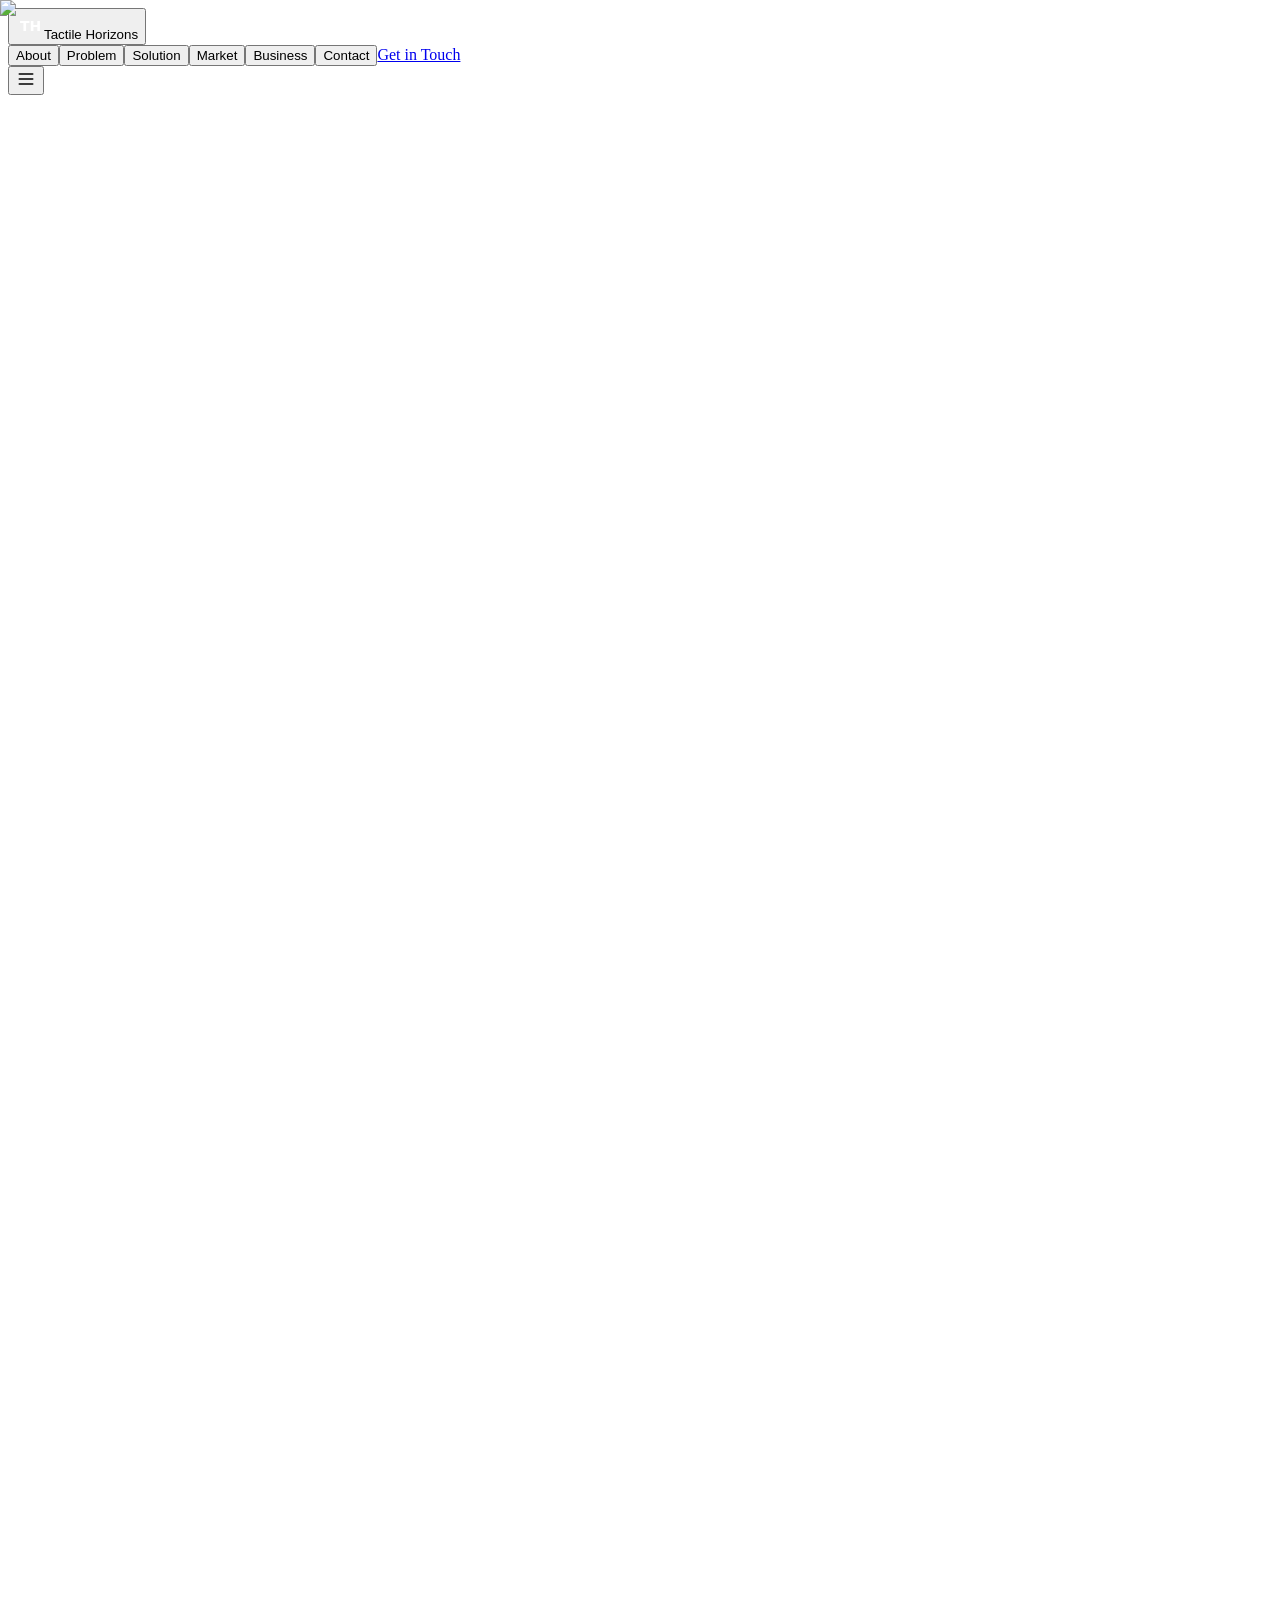
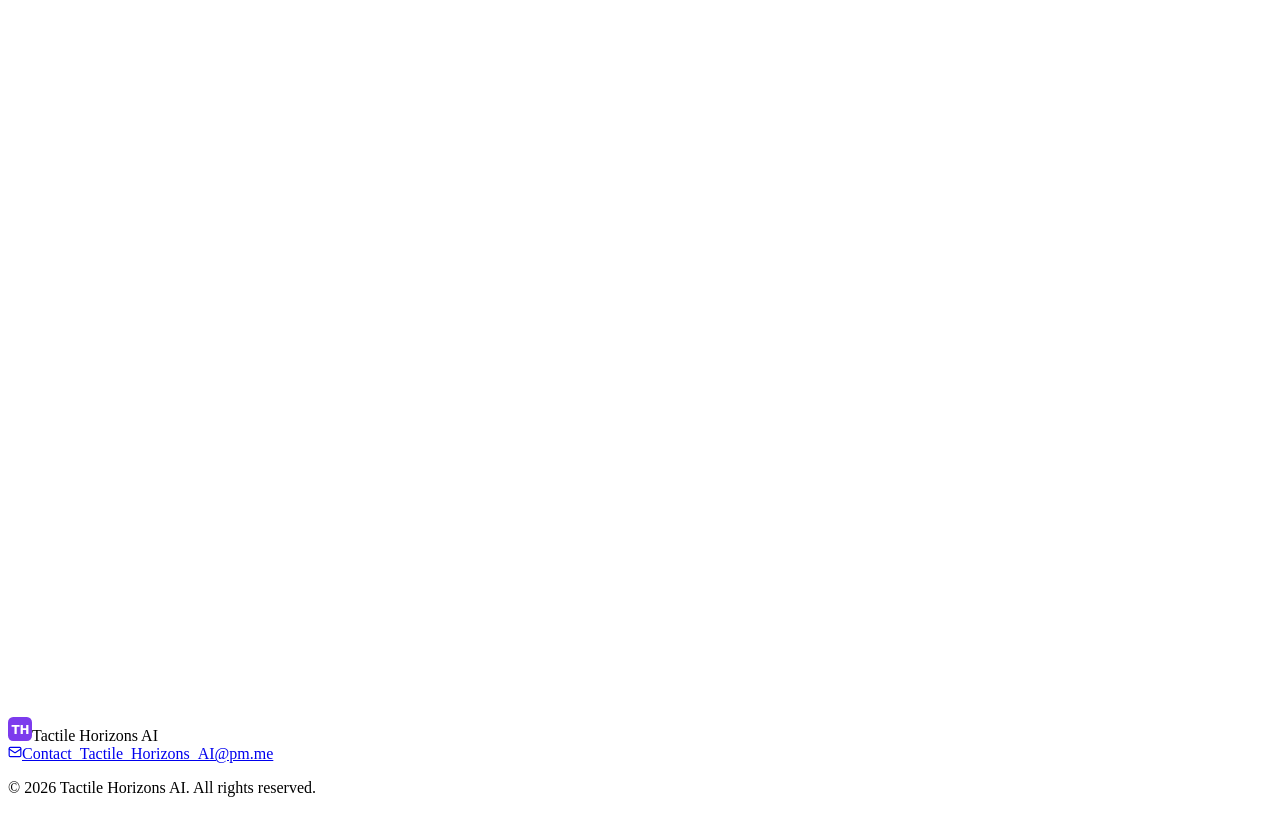
==== commit ec6aa245: "Add files via upload" ====
--- a/index.html
+++ b/index.html
@@ -1,15 +1 @@
-<!doctype html>
-<html lang="en">
-
-<head>
-  <meta charset="UTF-8" />
-  <meta name="viewport" content="width=device-width, initial-scale=1.0" />
-  <script type="module" crossorigin src="/assets/index-ObhKdroG.js"></script>
-  <link rel="stylesheet" crossorigin href="/assets/index-BOxNoxl8.css">
-</head>
-
-<body>
-  <div id="root"></div>
-</body>
-
-</html>
+<!DOCTYPE html><html lang="en"><head><meta charSet="utf-8"/><meta name="viewport" content="width=device-width, initial-scale=1"/><link rel="preload" href="./_next/static/media/5c285b27cdda1fe8-s.p.2_mbdogr7ni8i.woff2" as="font" crossorigin="" type="font/woff2"/><link rel="preload" href="./_next/static/media/70bc3e132a0a741e-s.p.3t6q91iet4nsy.woff2" as="font" crossorigin="" type="font/woff2"/><link rel="preload" href="./_next/static/media/fba5a26ea33df6a3-s.p.18rizl4rsrl42.woff2" as="font" crossorigin="" type="font/woff2"/><link rel="preload" as="image" href="./images/b786756c-1cbe-456a-b0b5-7566df825065.jpg"/><link rel="stylesheet" href="./_next/static/chunks/1gtqx46c-j8nw.css" data-precedence="next"/><link rel="preload" as="script" fetchPriority="low" href="./_next/static/chunks/0tzt-xswwestb.js"/><script src="./_next/static/chunks/32l2-6xg15stn.js" async=""></script><script src="./_next/static/chunks/0zrzd-rveo8p4.js" async=""></script><script src="./_next/static/chunks/turbopack-3-ry682tkyiqk.js" async=""></script><script src="./_next/static/chunks/3wegeizao32bi.js" async=""></script><script src="./_next/static/chunks/20qzjba1di63b.js" async=""></script><title>Tactile Horizons AI — AI-Powered Tactile Graphics for Accessibility</title><meta name="description" content="First in market AI solution disrupting the $5.7 Billion assistive technology for visual impairment industry. Transforming digital images into intelligent tactile graphics in seconds."/><meta property="og:title" content="Tactile Horizons AI"/><meta property="og:description" content="AI-Powered Tactile Graphics for Accessibility"/><meta property="og:image" content="./og-image.png"/><meta property="og:image:width" content="1200"/><meta property="og:image:height" content="630"/><meta name="twitter:card" content="summary_large_image"/><meta name="twitter:title" content="Tactile Horizons AI"/><meta name="twitter:description" content="AI-Powered Tactile Graphics for Accessibility"/><meta name="twitter:image" content="./og-image.png"/><meta name="twitter:image:width" content="1200"/><meta name="twitter:image:height" content="630"/><link rel="shortcut icon" href="./favicon.svg"/><link rel="icon" href="./favicon.svg"/><meta name="next-size-adjust" content=""/><script src="./_next/static/chunks/0cz1d0mv5g_q7.js" noModule=""></script></head><body class="Edek3G_variable zfJaSa_variable D88TVW_variable font-sans"><div hidden=""><!--$--><!--/$--></div><script>((a,b,c,d,e,f,g,h)=>{let i=document.documentElement,j=["light","dark"],k="class"===a,l=k&&f?e.map(a=>f[a]||a):e;function m(b){var c;k?(i.classList.remove(...l),i.classList.add(b)):i.setAttribute(a,b),c=b,h&&j.includes(c)&&(i.style.colorScheme=c)}if(d)m(d);else try{let a=localStorage.getItem(b)||c,d=g&&"system"===a?window.matchMedia("(prefers-color-scheme: dark)").matches?"dark":"light":a;m(d)}catch(a){}})("class","theme","light",null,["light","dark"],null,false,true)</script><main class="min-h-screen bg-background"><nav class="fixed top-0 left-0 right-0 z-50 transition-all duration-300 bg-transparent"><div class="max-w-[1200px] mx-auto px-6 h-16 flex items-center justify-between"><button class="flex items-center gap-2 font-display font-bold text-lg tracking-tight"><svg width="28" height="28" viewBox="0 0 28 28" fill="none" class="flex-shrink-0"><rect width="28" height="28" rx="6" class="fill-primary"></rect><text x="4" y="20" fill="white" font-size="14" font-weight="bold" font-family="system-ui">TH</text></svg><span class="gradient-text">Tactile Horizons</span></button><div class="hidden md:flex items-center gap-1"><button class="px-3 py-2 text-sm text-muted-foreground hover:text-foreground transition-colors rounded-md hover:bg-muted">About</button><button class="px-3 py-2 text-sm text-muted-foreground hover:text-foreground transition-colors rounded-md hover:bg-muted">Problem</button><button class="px-3 py-2 text-sm text-muted-foreground hover:text-foreground transition-colors rounded-md hover:bg-muted">Solution</button><button class="px-3 py-2 text-sm text-muted-foreground hover:text-foreground transition-colors rounded-md hover:bg-muted">Market</button><button class="px-3 py-2 text-sm text-muted-foreground hover:text-foreground transition-colors rounded-md hover:bg-muted">Business</button><button class="px-3 py-2 text-sm text-muted-foreground hover:text-foreground transition-colors rounded-md hover:bg-muted">Contact</button><a href="mailto:Contact_Tactile_Horizons_AI@pm.me" class="ml-3 px-4 py-2 text-sm font-medium text-white rounded-lg gradient-bg hover:gradient-bg-hover transition-all">Get in Touch</a></div><button class="md:hidden p-2 rounded-md hover:bg-muted text-foreground" aria-label="Toggle menu"><svg xmlns="http://www.w3.org/2000/svg" width="20" height="20" viewBox="0 0 24 24" fill="none" stroke="currentColor" stroke-width="2" stroke-linecap="round" stroke-linejoin="round" class="lucide lucide-menu"><line x1="4" x2="20" y1="12" y2="12"></line><line x1="4" x2="20" y1="6" y2="6"></line><line x1="4" x2="20" y1="18" y2="18"></line></svg></button></div></nav><section class="relative min-h-[90vh] flex items-center justify-center overflow-hidden"><div class="absolute inset-0"><img alt="A confident blind woman reading a refreshable braille display connected to a laptop, wearing dark glasses and earbuds for a screen reader" decoding="async" data-nimg="fill" class="object-cover" style="position:absolute;height:100%;width:100%;left:0;top:0;right:0;bottom:0;color:transparent" src="./images/b786756c-1cbe-456a-b0b5-7566df825065.jpg"/><div class="absolute inset-0 bg-gradient-to-b from-background/60 via-background/40 to-background"></div></div><div class="relative z-10 max-w-[1200px] mx-auto px-6 py-32 text-center"><div style="opacity:0;transform:translateY(30px)"><div class="inline-flex items-center gap-2 px-4 py-1.5 rounded-full bg-primary/10 border border-primary/20 mb-8"><svg xmlns="http://www.w3.org/2000/svg" width="14" height="14" viewBox="0 0 24 24" fill="none" stroke="currentColor" stroke-width="2" stroke-linecap="round" stroke-linejoin="round" class="lucide lucide-sparkles text-primary"><path d="M9.937 15.5A2 2 0 0 0 8.5 14.063l-6.135-1.582a.5.5 0 0 1 0-.962L8.5 9.936A2 2 0 0 0 9.937 8.5l1.582-6.135a.5.5 0 0 1 .963 0L14.063 8.5A2 2 0 0 0 15.5 9.937l6.135 1.581a.5.5 0 0 1 0 .964L15.5 14.063a2 2 0 0 0-1.437 1.437l-1.582 6.135a.5.5 0 0 1-.963 0z"></path><path d="M20 3v4"></path><path d="M22 5h-4"></path><path d="M4 17v2"></path><path d="M5 18H3"></path></svg><span class="text-xs font-medium text-primary tracking-wide uppercase">First in Market AI Solution</span></div></div><h1 class="font-display font-extrabold text-4xl sm:text-5xl md:text-6xl lg:text-7xl tracking-tight leading-[1.1] mb-6" style="opacity:0;transform:translateY(30px)"><span class="gradient-text">Transforming Visual Content</span><br/><span class="text-foreground">Into Intelligent Tactile Graphics</span></h1><p class="text-lg md:text-xl text-muted-foreground max-w-2xl mx-auto mb-10 leading-relaxed" style="opacity:0;transform:translateY(30px)">Disrupting the $5.7 Billion assistive technology industry. Our AI engine converts complex STEM visuals into accessible tactile formats in seconds — not weeks.</p><div class="flex flex-col sm:flex-row gap-4 justify-center" style="opacity:0;transform:translateY(30px)"><a href="#about" class="inline-flex items-center justify-center gap-2 px-8 py-3.5 text-base font-semibold text-white rounded-xl gradient-bg hover:gradient-bg-hover transition-all shadow-lg shadow-primary/25">Learn More<svg xmlns="http://www.w3.org/2000/svg" width="18" height="18" viewBox="0 0 24 24" fill="none" stroke="currentColor" stroke-width="2" stroke-linecap="round" stroke-linejoin="round" class="lucide lucide-arrow-right"><path d="M5 12h14"></path><path d="m12 5 7 7-7 7"></path></svg></a><a href="mailto:Contact_Tactile_Horizons_AI@pm.me" class="inline-flex items-center justify-center gap-2 px-8 py-3.5 text-base font-semibold text-foreground rounded-xl bg-white border border-border hover:bg-muted transition-all shadow-md">Contact Us</a></div></div></section><section id="about" class="py-24 md:py-32 bg-background"><div class="max-w-[1200px] mx-auto px-6"><div class="text-center mb-16" style="opacity:0;transform:translateY(30px)"><p class="text-sm font-semibold text-primary uppercase tracking-widest mb-3">About Us</p><h2 class="font-display font-bold text-3xl md:text-4xl lg:text-5xl tracking-tight mb-6">A Strategic Business Opportunity</h2><p class="text-muted-foreground text-lg max-w-3xl mx-auto leading-relaxed">Tactile Horizons AI presents a compelling investment opportunity in the rapidly expanding accessibility technology sector. Our patent-pending artificial intelligence engine transforms digital images into intelligent tactile graphics using variable-height embossing technology.</p></div><div class="grid grid-cols-1 sm:grid-cols-2 lg:grid-cols-4 gap-6"><div class="card-hover p-6 rounded-xl bg-card border border-border" style="box-shadow:var(--shadow-md);opacity:0;transform:translateY(30px)"><div class="w-10 h-10 rounded-lg gradient-bg flex items-center justify-center mb-4"><svg xmlns="http://www.w3.org/2000/svg" width="20" height="20" viewBox="0 0 24 24" fill="none" stroke="currentColor" stroke-width="2" stroke-linecap="round" stroke-linejoin="round" class="lucide lucide-target text-white"><circle cx="12" cy="12" r="10"></circle><circle cx="12" cy="12" r="6"></circle><circle cx="12" cy="12" r="2"></circle></svg></div><h3 class="font-display font-semibold text-base mb-2 text-card-foreground">First-Mover Advantage</h3><p class="text-sm text-muted-foreground leading-relaxed">First in market, patent-pending AI engine that sets new industry standards for tactile graphics production.</p></div><div class="card-hover p-6 rounded-xl bg-card border border-border" style="box-shadow:var(--shadow-md);opacity:0;transform:translateY(30px)"><div class="w-10 h-10 rounded-lg gradient-bg flex items-center justify-center mb-4"><svg xmlns="http://www.w3.org/2000/svg" width="20" height="20" viewBox="0 0 24 24" fill="none" stroke="currentColor" stroke-width="2" stroke-linecap="round" stroke-linejoin="round" class="lucide lucide-zap text-white"><path d="M4 14a1 1 0 0 1-.78-1.63l9.9-10.2a.5.5 0 0 1 .86.46l-1.92 6.02A1 1 0 0 0 13 10h7a1 1 0 0 1 .78 1.63l-9.9 10.2a.5.5 0 0 1-.86-.46l1.92-6.02A1 1 0 0 0 11 14z"></path></svg></div><h3 class="font-display font-semibold text-base mb-2 text-card-foreground">Seconds, Not Weeks</h3><p class="text-sm text-muted-foreground leading-relaxed">Converts STEM images into tactile formats in seconds compared to the industry standard of 2–4 weeks.</p></div><div class="card-hover p-6 rounded-xl bg-card border border-border" style="box-shadow:var(--shadow-md);opacity:0;transform:translateY(30px)"><div class="w-10 h-10 rounded-lg gradient-bg flex items-center justify-center mb-4"><svg xmlns="http://www.w3.org/2000/svg" width="20" height="20" viewBox="0 0 24 24" fill="none" stroke="currentColor" stroke-width="2" stroke-linecap="round" stroke-linejoin="round" class="lucide lucide-shield text-white"><path d="M20 13c0 5-3.5 7.5-7.66 8.95a1 1 0 0 1-.67-.01C7.5 20.5 4 18 4 13V6a1 1 0 0 1 1-1c2 0 4.5-1.2 6.24-2.72a1.17 1.17 0 0 1 1.52 0C14.51 3.81 17 5 19 5a1 1 0 0 1 1 1z"></path></svg></div><h3 class="font-display font-semibold text-base mb-2 text-card-foreground">Regulatory Compliance</h3><p class="text-sm text-muted-foreground leading-relaxed">Addresses ADA Title II WCAG 2.1 AA compliance mandates and the Accessible Canada Act requirements.</p></div><div class="card-hover p-6 rounded-xl bg-card border border-border" style="box-shadow:var(--shadow-md);opacity:0;transform:translateY(30px)"><div class="w-10 h-10 rounded-lg gradient-bg flex items-center justify-center mb-4"><svg xmlns="http://www.w3.org/2000/svg" width="20" height="20" viewBox="0 0 24 24" fill="none" stroke="currentColor" stroke-width="2" stroke-linecap="round" stroke-linejoin="round" class="lucide lucide-trending-up text-white"><polyline points="22 7 13.5 15.5 8.5 10.5 2 17"></polyline><polyline points="16 7 22 7 22 13"></polyline></svg></div><h3 class="font-display font-semibold text-base mb-2 text-card-foreground">$21B Market by 2031</h3><p class="text-sm text-muted-foreground leading-relaxed">The global assistive technology market is projected to grow from $5.72B (2024) to $21.01B by 2031 at ~13% CAGR.</p></div></div></div></section><section id="problem" class="py-24 md:py-32 bg-muted/50"><div class="max-w-[1200px] mx-auto px-6"><div class="grid grid-cols-1 lg:grid-cols-2 gap-16 items-center"><div style="opacity:0;transform:translateX(-40px)"><div class="relative aspect-video rounded-2xl overflow-hidden bg-muted"><img alt="A visually impaired young man in a STEM lab exploring a 3D molecular model and braille textbook with a tactile raised-line graph" loading="lazy" decoding="async" data-nimg="fill" class="object-cover" style="position:absolute;height:100%;width:100%;left:0;top:0;right:0;bottom:0;color:transparent" src="./images/ab9c8545-c0c0-4e01-979f-d5faacf627a2.jpg"/></div></div><div style="opacity:0;transform:translateX(40px)"><p class="text-sm font-semibold text-primary uppercase tracking-widest mb-3">The Problem</p><h2 class="font-display font-bold text-3xl md:text-4xl tracking-tight mb-6">Visual STEM Content Remains Inaccessible</h2><p class="text-muted-foreground text-base leading-relaxed mb-4">Worldwide, over 300 million people live with vision impairment or blindness — a figure projected to more than double by 2050. The WHO estimates $411 billion in annual global productivity losses due to vision impairment.</p><p class="text-muted-foreground text-base leading-relaxed mb-8">Braille, while essential for text, cannot convey spatial, quantitative, or visual information. Current manual tactile graphics production costs $50–$200 per image with turnaround times of 2–4 weeks, making scalable access economically impossible.</p><div class="grid grid-cols-2 gap-4"><div class="p-4 rounded-xl bg-card border border-border" style="box-shadow:var(--shadow-sm)"><div class="flex items-center gap-2 mb-1"><svg xmlns="http://www.w3.org/2000/svg" width="14" height="14" viewBox="0 0 24 24" fill="none" stroke="currentColor" stroke-width="2" stroke-linecap="round" stroke-linejoin="round" class="lucide lucide-users text-primary"><path d="M16 21v-2a4 4 0 0 0-4-4H6a4 4 0 0 0-4 4v2"></path><circle cx="9" cy="7" r="4"></circle><path d="M22 21v-2a4 4 0 0 0-3-3.87"></path><path d="M16 3.13a4 4 0 0 1 0 7.75"></path></svg><span class="font-display font-bold text-lg gradient-text">300M+</span></div><p class="text-xs text-muted-foreground leading-tight">People with vision impairment worldwide</p></div><div class="p-4 rounded-xl bg-card border border-border" style="box-shadow:var(--shadow-sm)"><div class="flex items-center gap-2 mb-1"><svg xmlns="http://www.w3.org/2000/svg" width="14" height="14" viewBox="0 0 24 24" fill="none" stroke="currentColor" stroke-width="2" stroke-linecap="round" stroke-linejoin="round" class="lucide lucide-triangle-alert text-primary"><path d="m21.73 18-8-14a2 2 0 0 0-3.48 0l-8 14A2 2 0 0 0 4 21h16a2 2 0 0 0 1.73-3"></path><path d="M12 9v4"></path><path d="M12 17h.01"></path></svg><span class="font-display font-bold text-lg gradient-text">90%</span></div><p class="text-xs text-muted-foreground leading-tight">STEM content inaccessible</p></div><div class="p-4 rounded-xl bg-card border border-border" style="box-shadow:var(--shadow-sm)"><div class="flex items-center gap-2 mb-1"><svg xmlns="http://www.w3.org/2000/svg" width="14" height="14" viewBox="0 0 24 24" fill="none" stroke="currentColor" stroke-width="2" stroke-linecap="round" stroke-linejoin="round" class="lucide lucide-dollar-sign text-primary"><line x1="12" x2="12" y1="2" y2="22"></line><path d="M17 5H9.5a3.5 3.5 0 0 0 0 7h5a3.5 3.5 0 0 1 0 7H6"></path></svg><span class="font-display font-bold text-lg gradient-text">$50–$200</span></div><p class="text-xs text-muted-foreground leading-tight">Cost per manual tactile image</p></div><div class="p-4 rounded-xl bg-card border border-border" style="box-shadow:var(--shadow-sm)"><div class="flex items-center gap-2 mb-1"><svg xmlns="http://www.w3.org/2000/svg" width="14" height="14" viewBox="0 0 24 24" fill="none" stroke="currentColor" stroke-width="2" stroke-linecap="round" stroke-linejoin="round" class="lucide lucide-clock text-primary"><circle cx="12" cy="12" r="10"></circle><polyline points="12 6 12 12 16 14"></polyline></svg><span class="font-display font-bold text-lg gradient-text">2–4 Weeks</span></div><p class="text-xs text-muted-foreground leading-tight">Manual production turnaround</p></div></div></div></div></div></section><section id="solution" class="py-24 md:py-32 bg-background"><div class="max-w-[1200px] mx-auto px-6"><div class="grid grid-cols-1 lg:grid-cols-2 gap-16 items-center"><div style="opacity:0;transform:translateX(-40px)"><p class="text-sm font-semibold text-primary uppercase tracking-widest mb-3">Our Solution</p><h2 class="font-display font-bold text-3xl md:text-4xl tracking-tight mb-6">AI-Powered Tactile Graphics in Seconds</h2><p class="text-muted-foreground text-base leading-relaxed mb-8">Our patent-pending technology transforms complex STEM content — graphs, charts, molecular structures, geometric diagrams, engineering drawings — into accessible tactile formats in seconds. No more 2–4 week wait times. No more $200-per-image costs.</p><div class="grid grid-cols-1 sm:grid-cols-2 gap-4"><div class="flex gap-3 p-4 rounded-xl bg-muted/50 border border-border" style="opacity:0;transform:translateY(20px)"><div class="w-9 h-9 rounded-lg gradient-bg flex items-center justify-center flex-shrink-0 mt-0.5"><svg xmlns="http://www.w3.org/2000/svg" width="16" height="16" viewBox="0 0 24 24" fill="none" stroke="currentColor" stroke-width="2" stroke-linecap="round" stroke-linejoin="round" class="lucide lucide-cpu text-white"><rect width="16" height="16" x="4" y="4" rx="2"></rect><rect width="6" height="6" x="9" y="9" rx="1"></rect><path d="M15 2v2"></path><path d="M15 20v2"></path><path d="M2 15h2"></path><path d="M2 9h2"></path><path d="M20 15h2"></path><path d="M20 9h2"></path><path d="M9 2v2"></path><path d="M9 20v2"></path></svg></div><div><h4 class="font-semibold text-sm mb-1 text-card-foreground">Computer Vision AI</h4><p class="text-xs text-muted-foreground leading-relaxed">Patent-pending technology that combines advanced computer vision with intelligent simplification algorithms.</p></div></div><div class="flex gap-3 p-4 rounded-xl bg-muted/50 border border-border" style="opacity:0;transform:translateY(20px)"><div class="w-9 h-9 rounded-lg gradient-bg flex items-center justify-center flex-shrink-0 mt-0.5"><svg xmlns="http://www.w3.org/2000/svg" width="16" height="16" viewBox="0 0 24 24" fill="none" stroke="currentColor" stroke-width="2" stroke-linecap="round" stroke-linejoin="round" class="lucide lucide-layers text-white"><path d="m12.83 2.18a2 2 0 0 0-1.66 0L2.6 6.08a1 1 0 0 0 0 1.83l8.58 3.91a2 2 0 0 0 1.66 0l8.58-3.9a1 1 0 0 0 0-1.83Z"></path><path d="m22 17.65-9.17 4.16a2 2 0 0 1-1.66 0L2 17.65"></path><path d="m22 12.65-9.17 4.16a2 2 0 0 1-1.66 0L2 12.65"></path></svg></div><div><h4 class="font-semibold text-sm mb-1 text-card-foreground">Variable-Height Embossing</h4><p class="text-xs text-muted-foreground leading-relaxed">Delivers variable-height emboss files calibrated for optimal fingertip discrimination and tactile clarity.</p></div></div><div class="flex gap-3 p-4 rounded-xl bg-muted/50 border border-border" style="opacity:0;transform:translateY(20px)"><div class="w-9 h-9 rounded-lg gradient-bg flex items-center justify-center flex-shrink-0 mt-0.5"><svg xmlns="http://www.w3.org/2000/svg" width="16" height="16" viewBox="0 0 24 24" fill="none" stroke="currentColor" stroke-width="2" stroke-linecap="round" stroke-linejoin="round" class="lucide lucide-cloud-cog text-white"><circle cx="12" cy="17" r="3"></circle><path d="M4.2 15.1A7 7 0 1 1 15.71 8h1.79a4.5 4.5 0 0 1 2.5 8.2"></path><path d="m15.7 18.4-.9-.3"></path><path d="m9.2 15.9-.9-.3"></path><path d="m10.6 20.7.3-.9"></path><path d="m13.1 14.2.3-.9"></path><path d="m13.6 20.7-.4-1"></path><path d="m10.8 14.3-.4-1"></path><path d="m8.3 18.6 1-.4"></path><path d="m14.7 15.8 1-.4"></path></svg></div><div><h4 class="font-semibold text-sm mb-1 text-card-foreground">Cloud-Based API</h4><p class="text-xs text-muted-foreground leading-relaxed">Scalable cloud architecture enables instant processing through a simple API integration for any platform.</p></div></div><div class="flex gap-3 p-4 rounded-xl bg-muted/50 border border-border" style="opacity:0;transform:translateY(20px)"><div class="w-9 h-9 rounded-lg gradient-bg flex items-center justify-center flex-shrink-0 mt-0.5"><svg xmlns="http://www.w3.org/2000/svg" width="16" height="16" viewBox="0 0 24 24" fill="none" stroke="currentColor" stroke-width="2" stroke-linecap="round" stroke-linejoin="round" class="lucide lucide-fingerprint text-white"><path d="M12 10a2 2 0 0 0-2 2c0 1.02-.1 2.51-.26 4"></path><path d="M14 13.12c0 2.38 0 6.38-1 8.88"></path><path d="M17.29 21.02c.12-.6.43-2.3.5-3.02"></path><path d="M2 12a10 10 0 0 1 18-6"></path><path d="M2 16h.01"></path><path d="M21.8 16c.2-2 .131-5.354 0-6"></path><path d="M5 19.5C5.5 18 6 15 6 12a6 6 0 0 1 .34-2"></path><path d="M8.65 22c.21-.66.45-1.32.57-2"></path><path d="M9 6.8a6 6 0 0 1 9 5.2v2"></path></svg></div><div><h4 class="font-semibold text-sm mb-1 text-card-foreground">Tactile Optimization</h4><p class="text-xs text-muted-foreground leading-relaxed">Intelligent tactile optimization ensures every graphic is designed for maximum accessibility and comprehension.</p></div></div></div></div><div style="opacity:0;transform:translateX(40px)"><div class="relative aspect-video rounded-2xl overflow-hidden bg-muted"><img alt="Close-up of hands reading an embossed tactile bar chart and line graph with braille dot labels" loading="lazy" decoding="async" data-nimg="fill" class="object-cover" style="position:absolute;height:100%;width:100%;left:0;top:0;right:0;bottom:0;color:transparent" src="./images/248cd279-fd9d-4c2d-9c82-8544d9492992.jpg"/></div></div></div></div></section><section id="market" class="py-24 md:py-32 bg-muted/50"><div class="max-w-[1200px] mx-auto px-6"><div class="text-center mb-16" style="opacity:0;transform:translateY(30px)"><p class="text-sm font-semibold text-primary uppercase tracking-widest mb-3">Market Opportunity</p><h2 class="font-display font-bold text-3xl md:text-4xl lg:text-5xl tracking-tight mb-6">A Massive &amp; Growing Market</h2><p class="text-muted-foreground text-lg max-w-3xl mx-auto leading-relaxed">Compliance deadlines have created urgent demand for solutions that can convert visual content at scale and at reasonable cost. The gap between regulatory requirements and available solutions is our opportunity.</p></div><div class="grid grid-cols-1 md:grid-cols-2 gap-6"><div class="card-hover p-8 rounded-2xl bg-card border border-border relative overflow-hidden" style="box-shadow:var(--shadow-md);opacity:0;transform:translateY(30px)"><div class="absolute top-0 right-0 w-32 h-32 gradient-bg opacity-5 rounded-full -translate-y-1/2 translate-x-1/2"></div><div class="relative"><div class="flex items-center gap-3 mb-4"><div class="w-10 h-10 rounded-lg gradient-bg flex items-center justify-center"><svg xmlns="http://www.w3.org/2000/svg" width="20" height="20" viewBox="0 0 24 24" fill="none" stroke="currentColor" stroke-width="2" stroke-linecap="round" stroke-linejoin="round" class="lucide lucide-globe text-white"><circle cx="12" cy="12" r="10"></circle><path d="M12 2a14.5 14.5 0 0 0 0 20 14.5 14.5 0 0 0 0-20"></path><path d="M2 12h20"></path></svg></div><div><h3 class="font-display font-bold text-lg text-card-foreground">$5.72B → $21.01B</h3><p class="text-xs text-muted-foreground">Market Growth 2024–2031</p></div></div><p class="text-sm text-muted-foreground leading-relaxed mb-4">The global assistive technology market for visual impairment reached $5.72 billion in 2024 and is projected to grow to $21.01 billion by 2031.</p><span class="inline-flex px-3 py-1 rounded-full text-xs font-semibold gradient-bg text-white">~13% CAGR</span></div></div><div class="card-hover p-8 rounded-2xl bg-card border border-border relative overflow-hidden" style="box-shadow:var(--shadow-md);opacity:0;transform:translateY(30px)"><div class="absolute top-0 right-0 w-32 h-32 gradient-bg opacity-5 rounded-full -translate-y-1/2 translate-x-1/2"></div><div class="relative"><div class="flex items-center gap-3 mb-4"><div class="w-10 h-10 rounded-lg gradient-bg flex items-center justify-center"><svg xmlns="http://www.w3.org/2000/svg" width="20" height="20" viewBox="0 0 24 24" fill="none" stroke="currentColor" stroke-width="2" stroke-linecap="round" stroke-linejoin="round" class="lucide lucide-scale text-white"><path d="m16 16 3-8 3 8c-.87.65-1.92 1-3 1s-2.13-.35-3-1Z"></path><path d="m2 16 3-8 3 8c-.87.65-1.92 1-3 1s-2.13-.35-3-1Z"></path><path d="M7 21h10"></path><path d="M12 3v18"></path><path d="M3 7h2c2 0 5-1 7-2 2 1 5 2 7 2h2"></path></svg></div><div><h3 class="font-display font-bold text-lg text-card-foreground">ADA Title II Compliance</h3><p class="text-xs text-muted-foreground">Regulatory Mandate</p></div></div><p class="text-sm text-muted-foreground leading-relaxed mb-4">The Americans with Disabilities Act mandates WCAG 2.1 AA compliance by April 2026 for all public entities in the United States.</p><span class="inline-flex px-3 py-1 rounded-full text-xs font-semibold gradient-bg text-white">April 2026 Deadline</span></div></div><div class="card-hover p-8 rounded-2xl bg-card border border-border relative overflow-hidden" style="box-shadow:var(--shadow-md);opacity:0;transform:translateY(30px)"><div class="absolute top-0 right-0 w-32 h-32 gradient-bg opacity-5 rounded-full -translate-y-1/2 translate-x-1/2"></div><div class="relative"><div class="flex items-center gap-3 mb-4"><div class="w-10 h-10 rounded-lg gradient-bg flex items-center justify-center"><svg xmlns="http://www.w3.org/2000/svg" width="20" height="20" viewBox="0 0 24 24" fill="none" stroke="currentColor" stroke-width="2" stroke-linecap="round" stroke-linejoin="round" class="lucide lucide-building text-white"><rect width="16" height="20" x="4" y="2" rx="2" ry="2"></rect><path d="M9 22v-4h6v4"></path><path d="M8 6h.01"></path><path d="M16 6h.01"></path><path d="M12 6h.01"></path><path d="M12 10h.01"></path><path d="M12 14h.01"></path><path d="M16 10h.01"></path><path d="M16 14h.01"></path><path d="M8 10h.01"></path><path d="M8 14h.01"></path></svg></div><div><h3 class="font-display font-bold text-lg text-card-foreground">Accessible Canada Act</h3><p class="text-xs text-muted-foreground">Canadian Regulation</p></div></div><p class="text-sm text-muted-foreground leading-relaxed mb-4">Canada establishes similar accessibility requirements. Vision loss costs Canada $32.9 billion annually, with 1.2 million Canadians living with vision impairment.</p><span class="inline-flex px-3 py-1 rounded-full text-xs font-semibold gradient-bg text-white">$32.9B Annual Cost</span></div></div><div class="card-hover p-8 rounded-2xl bg-card border border-border relative overflow-hidden" style="box-shadow:var(--shadow-md);opacity:0;transform:translateY(30px)"><div class="absolute top-0 right-0 w-32 h-32 gradient-bg opacity-5 rounded-full -translate-y-1/2 translate-x-1/2"></div><div class="relative"><div class="flex items-center gap-3 mb-4"><div class="w-10 h-10 rounded-lg gradient-bg flex items-center justify-center"><svg xmlns="http://www.w3.org/2000/svg" width="20" height="20" viewBox="0 0 24 24" fill="none" stroke="currentColor" stroke-width="2" stroke-linecap="round" stroke-linejoin="round" class="lucide lucide-trending-up text-white"><polyline points="22 7 13.5 15.5 8.5 10.5 2 17"></polyline><polyline points="16 7 22 7 22 13"></polyline></svg></div><div><h3 class="font-display font-bold text-lg text-card-foreground">$411B Productivity Loss</h3><p class="text-xs text-muted-foreground">Global Economic Impact</p></div></div><p class="text-sm text-muted-foreground leading-relaxed mb-4">The World Health Organization estimates $411 billion in annual global productivity losses due to vision impairment worldwide.</p><span class="inline-flex px-3 py-1 rounded-full text-xs font-semibold gradient-bg text-white">WHO Estimate</span></div></div></div></div></section><section id="business" class="py-24 md:py-32 bg-background"><div class="max-w-[1200px] mx-auto px-6"><div class="grid grid-cols-1 lg:grid-cols-2 gap-16 items-center"><div style="opacity:0;transform:translateX(-40px)"><div class="relative aspect-video rounded-2xl overflow-hidden bg-muted"><img alt="A blind student tracing a raised-line tactile science diagram with braille labels in a bright classroom" loading="lazy" decoding="async" data-nimg="fill" class="object-cover" style="position:absolute;height:100%;width:100%;left:0;top:0;right:0;bottom:0;color:transparent" src="./images/70a70b14-2535-49cd-ab97-ed5f2deef8a5.jpg"/></div><div class="mt-6 p-6 rounded-xl bg-card border border-border text-center" style="box-shadow:var(--shadow-md);opacity:0;transform:translateY(20px)"><p class="font-display font-bold text-3xl gradient-text mb-1">85–90%</p><p class="text-sm text-muted-foreground">Gross margins at scale — characteristic of software businesses with minimal marginal costs</p></div></div><div style="opacity:0;transform:translateX(40px)"><p class="text-sm font-semibold text-primary uppercase tracking-widest mb-3">Business Model</p><h2 class="font-display font-bold text-3xl md:text-4xl tracking-tight mb-6">Commercial Revenue, Not Charity</h2><p class="text-muted-foreground text-base leading-relaxed mb-4">Tactile Horizons AI&#x27;s revenue model is entirely commercial. Regulatory compliance requirements mandate accessible content regardless of social motivation, creating demand independent of altruistic impulses.</p><p class="text-muted-foreground text-base leading-relaxed mb-8">Educational institutions, government agencies, and corporations must comply with accessibility standards and will purchase solutions that meet those standards at acceptable price points.</p><div class="flex flex-col gap-4"><div class="flex gap-3 items-start p-4 rounded-xl bg-muted/50 border border-border" style="opacity:0;transform:translateX(20px)"><div class="w-8 h-8 rounded-lg gradient-bg flex items-center justify-center flex-shrink-0"><svg xmlns="http://www.w3.org/2000/svg" width="16" height="16" viewBox="0 0 24 24" fill="none" stroke="currentColor" stroke-width="2" stroke-linecap="round" stroke-linejoin="round" class="lucide lucide-credit-card text-white"><rect width="20" height="14" x="2" y="5" rx="2"></rect><line x1="2" x2="22" y1="10" y2="10"></line></svg></div><div><h4 class="font-semibold text-sm mb-0.5 text-card-foreground">API Pay-Per-Use</h4><p class="text-xs text-muted-foreground leading-relaxed">Scalable pricing for developers and platforms integrating tactile conversion into their workflows.</p></div></div><div class="flex gap-3 items-start p-4 rounded-xl bg-muted/50 border border-border" style="opacity:0;transform:translateX(20px)"><div class="w-8 h-8 rounded-lg gradient-bg flex items-center justify-center flex-shrink-0"><svg xmlns="http://www.w3.org/2000/svg" width="16" height="16" viewBox="0 0 24 24" fill="none" stroke="currentColor" stroke-width="2" stroke-linecap="round" stroke-linejoin="round" class="lucide lucide-building2 text-white"><path d="M6 22V4a2 2 0 0 1 2-2h8a2 2 0 0 1 2 2v18Z"></path><path d="M6 12H4a2 2 0 0 0-2 2v6a2 2 0 0 0 2 2h2"></path><path d="M18 9h2a2 2 0 0 1 2 2v9a2 2 0 0 1-2 2h-2"></path><path d="M10 6h4"></path><path d="M10 10h4"></path><path d="M10 14h4"></path><path d="M10 18h4"></path></svg></div><div><h4 class="font-semibold text-sm mb-0.5 text-card-foreground">Annual Institutional Licenses</h4><p class="text-xs text-muted-foreground leading-relaxed">Enterprise-grade licensing for educational institutions, publishers, and government agencies.</p></div></div><div class="flex gap-3 items-start p-4 rounded-xl bg-muted/50 border border-border" style="opacity:0;transform:translateX(20px)"><div class="w-8 h-8 rounded-lg gradient-bg flex items-center justify-center flex-shrink-0"><svg xmlns="http://www.w3.org/2000/svg" width="16" height="16" viewBox="0 0 24 24" fill="none" stroke="currentColor" stroke-width="2" stroke-linecap="round" stroke-linejoin="round" class="lucide lucide-briefcase text-white"><path d="M16 20V4a2 2 0 0 0-2-2h-4a2 2 0 0 0-2 2v16"></path><rect width="20" height="14" x="2" y="6" rx="2"></rect></svg></div><div><h4 class="font-semibold text-sm mb-0.5 text-card-foreground">Professional Services</h4><p class="text-xs text-muted-foreground leading-relaxed">Custom integration, training, and consulting contracts for large-scale deployments.</p></div></div><div class="flex gap-3 items-start p-4 rounded-xl bg-muted/50 border border-border" style="opacity:0;transform:translateX(20px)"><div class="w-8 h-8 rounded-lg gradient-bg flex items-center justify-center flex-shrink-0"><svg xmlns="http://www.w3.org/2000/svg" width="16" height="16" viewBox="0 0 24 24" fill="none" stroke="currentColor" stroke-width="2" stroke-linecap="round" stroke-linejoin="round" class="lucide lucide-handshake text-white"><path d="m11 17 2 2a1 1 0 1 0 3-3"></path><path d="m14 14 2.5 2.5a1 1 0 1 0 3-3l-3.88-3.88a3 3 0 0 0-4.24 0l-.88.88a1 1 0 1 1-3-3l2.81-2.81a5.79 5.79 0 0 1 7.06-.87l.47.28a2 2 0 0 0 1.42.25L21 4"></path><path d="m21 3 1 11h-2"></path><path d="M3 3 2 14l6.5 6.5a1 1 0 1 0 3-3"></path><path d="M3 4h8"></path></svg></div><div><h4 class="font-semibold text-sm mb-0.5 text-card-foreground">Strategic Partnerships</h4><p class="text-xs text-muted-foreground leading-relaxed">Partnerships with organizations for the blind provide distribution, training data, and credibility.</p></div></div></div></div></div></div></section><section id="contact" class="py-24 md:py-32 bg-muted/50"><div class="max-w-[1200px] mx-auto px-6"><div class="text-center mb-16" style="opacity:0;transform:translateY(30px)"><p class="text-sm font-semibold text-primary uppercase tracking-widest mb-3">Get in Touch</p><h2 class="font-display font-bold text-3xl md:text-4xl lg:text-5xl tracking-tight mb-6">Let&#x27;s Build the Future of Accessibility</h2><p class="text-muted-foreground text-lg max-w-2xl mx-auto leading-relaxed">Interested in learning more about Tactile Horizons AI? We&#x27;d love to hear from you.</p></div><div class="max-w-2xl mx-auto"><div class="p-8 md:p-10 rounded-2xl bg-card border border-border" style="box-shadow:var(--shadow-lg);opacity:0;transform:translateY(30px)"><div class="text-center mb-8"><div class="w-16 h-16 rounded-2xl gradient-bg flex items-center justify-center mx-auto mb-4"><svg xmlns="http://www.w3.org/2000/svg" width="28" height="28" viewBox="0 0 24 24" fill="none" stroke="currentColor" stroke-width="2" stroke-linecap="round" stroke-linejoin="round" class="lucide lucide-mail text-white"><rect width="20" height="16" x="2" y="4" rx="2"></rect><path d="m22 7-8.97 5.7a1.94 1.94 0 0 1-2.06 0L2 7"></path></svg></div><h3 class="font-display font-bold text-xl mb-2 text-card-foreground">Contact Tactile Horizons AI</h3><p class="text-sm text-muted-foreground">Reach out for investment inquiries, partnerships, or general information</p></div><a href="mailto:Contact_Tactile_Horizons_AI@pm.me" class="w-full flex items-center justify-center gap-2 px-6 py-4 text-base font-semibold text-white rounded-xl gradient-bg hover:gradient-bg-hover transition-all shadow-lg shadow-primary/25 mb-8"><svg xmlns="http://www.w3.org/2000/svg" width="18" height="18" viewBox="0 0 24 24" fill="none" stroke="currentColor" stroke-width="2" stroke-linecap="round" stroke-linejoin="round" class="lucide lucide-mail"><rect width="20" height="16" x="2" y="4" rx="2"></rect><path d="m22 7-8.97 5.7a1.94 1.94 0 0 1-2.06 0L2 7"></path></svg><span>Contact_Tactile_Horizons_AI@pm.me</span><svg xmlns="http://www.w3.org/2000/svg" width="18" height="18" viewBox="0 0 24 24" fill="none" stroke="currentColor" stroke-width="2" stroke-linecap="round" stroke-linejoin="round" class="lucide lucide-arrow-right"><path d="M5 12h14"></path><path d="m12 5 7 7-7 7"></path></svg></a><div class="space-y-4 pt-6 border-t border-border"><h4 class="text-sm font-semibold text-muted-foreground uppercase tracking-wide">Founder &amp; CEO</h4><div class="flex items-center gap-3"><div class="w-10 h-10 rounded-full gradient-bg flex items-center justify-center text-white font-bold text-sm">IJ</div><div><p class="font-semibold text-card-foreground">Ibrahim Al-Jallad</p><a href="mailto:Jallad.ibrahim@proton.me" class="text-sm text-primary hover:underline">Jallad.ibrahim@proton.me</a></div></div><div class="flex flex-col sm:flex-row gap-4 pt-4"><div class="flex items-center gap-2 text-sm text-muted-foreground"><svg xmlns="http://www.w3.org/2000/svg" width="14" height="14" viewBox="0 0 24 24" fill="none" stroke="currentColor" stroke-width="2" stroke-linecap="round" stroke-linejoin="round" class="lucide lucide-building text-primary"><rect width="16" height="20" x="4" y="2" rx="2" ry="2"></rect><path d="M9 22v-4h6v4"></path><path d="M8 6h.01"></path><path d="M16 6h.01"></path><path d="M12 6h.01"></path><path d="M12 10h.01"></path><path d="M12 14h.01"></path><path d="M16 10h.01"></path><path d="M16 14h.01"></path><path d="M8 10h.01"></path><path d="M8 14h.01"></path></svg><span>Ontario Corporation #002663316</span></div><div class="flex items-center gap-2 text-sm text-muted-foreground"><svg xmlns="http://www.w3.org/2000/svg" width="14" height="14" viewBox="0 0 24 24" fill="none" stroke="currentColor" stroke-width="2" stroke-linecap="round" stroke-linejoin="round" class="lucide lucide-hash text-primary"><line x1="4" x2="20" y1="9" y2="9"></line><line x1="4" x2="20" y1="15" y2="15"></line><line x1="10" x2="8" y1="3" y2="21"></line><line x1="16" x2="14" y1="3" y2="21"></line></svg><span>BN 727690885</span></div></div></div></div></div></div></section><footer class="py-12 bg-foreground text-background"><div class="max-w-[1200px] mx-auto px-6"><div class="flex flex-col md:flex-row items-center justify-between gap-6"><div class="flex items-center gap-2"><svg width="24" height="24" viewBox="0 0 28 28" fill="none"><rect width="28" height="28" rx="6" fill="hsl(262,83%,58%)"></rect><text x="4" y="20" fill="white" font-size="14" font-weight="bold" font-family="system-ui">TH</text></svg><span class="font-display font-bold text-base">Tactile Horizons AI</span></div><a href="mailto:Contact_Tactile_Horizons_AI@pm.me" class="flex items-center gap-2 text-sm opacity-70 hover:opacity-100 transition-opacity"><svg xmlns="http://www.w3.org/2000/svg" width="14" height="14" viewBox="0 0 24 24" fill="none" stroke="currentColor" stroke-width="2" stroke-linecap="round" stroke-linejoin="round" class="lucide lucide-mail"><rect width="20" height="16" x="2" y="4" rx="2"></rect><path d="m22 7-8.97 5.7a1.94 1.94 0 0 1-2.06 0L2 7"></path></svg><span>Contact_Tactile_Horizons_AI@pm.me</span></a><p class="text-xs opacity-50">© 2026 Tactile Horizons AI. All rights reserved.</p></div></div></footer></main><!--$--><!--/$--><script id="_R_">(globalThis["TURBOPACK"] || (globalThis["TURBOPACK"] = [])).push({"otherChunks":["static/chunks/0tzt-xswwestb.js","static/chunks/32l2-6xg15stn.js","static/chunks/0zrzd-rveo8p4.js"],"runtimeModuleIds":[82867]});</script><script src="./_next/static/chunks/0tzt-xswwestb.js" async=""></script><script>(self.__next_f=self.__next_f||[]).push([0])</script><script>self.__next_f.push([1,"1:\"$Sreact.fragment\"\n2:\"./_next/static/chunks/3wegeizao32bi.js\"\n3:I[78580,[\"$2\"],\"ThemeProvider\"]\n4:I[83706,[\"$2\"],\"default\"]\n5:I[79404,[\"$2\"],\"default\"]\n6:I[78935,[\"$2\"],\"Toaster\"]\n7:\"ChunkLoadErrorHandler\"\n8:I[47107,[\"$2\"],\"$7\"]\na:\"./_next/static/chunks/20qzjba1di63b.js\"\nb:I[30571,[\"$2\",\"$a\"],\"Navbar\"]\nc:I[91656,[\"$2\",\"$a\"],\"HeroSection\"]\nd:I[1569,[\"$2\",\"$a\"],\"AboutSection\"]\ne:I[41597,[\"$2\",\"$a\"],\"ProblemSection\"]\nf:I[53049,[\"$2\",\"$a\"],\"SolutionSection\"]\n10:I[29928,[\"$2\",\"$a\"],\"MarketSection\"]\n11:I[278,[\"$2\",\"$a\"],\"BusinessSection\"]\n12:I[21294,[\"$2\",\"$a\"],\"ContactSection\"]\n13:I[8737,[\"$2\",\"$a\"],\"FooterSection\"]\n14:I[36222,[\"$2\"],\"OutletBoundary\"]\n15:\"$Sreact.suspense\"\n17:\"ViewportBoundary\"\n18:I[36222,[\"$2\"],\"$17\"]\n1a:\"MetadataBoundary\"\n1b:I[36222,[\"$2\"],\"$1a\"]\n1d:I[69545,[\"$2\"],\"default\",1]\n:HL[\"./_next/static/chunks/1gtqx46c-j8nw.css\",\"style\"]\n:HL[\"./_next/static/media/5c285b27cdda1fe8-s.p.2_mbdogr7ni8i.woff2\",\"font\",{\"crossOrigin\":\"\",\"type\":\"font/woff2\"}]\n:HL[\"./_next/static/media/70bc3e132a0a741e-s.p.3t6q91iet4nsy.woff2\",\"font\",{\"crossOrigin\":\"\",\"type\":\"font/woff2\"}]\n:HL[\"./_next/static/media/fba5a26ea33df6a3-s.p.18rizl4rsrl42.woff2\",\"font\",{\"crossOrigin\":\"\",\"type\":\"font/woff2\"}]\n9:[[\"children\",{\"s\":\"__PAGE__\",\"h\":512,\"d\":{\"r\":[\"$\",\"$1\",\"c\",{\"children\":[[\"$\",\"main\",null,{\"className\":\"min-h-screen bg-background\",\"children\":[[\"$\",\"$Lb\",null,{}],[\"$\",\"$Lc\",null,{}],[\"$\",\"$Ld\",null,{}],[\"$\",\"$Le\",null,{}],[\"$\",\"$Lf\",null,{}],[\"$\",\"$L10\",null,{}],[\"$\",\"$L11\",null,{}],[\"$\",\"$L12\",null,{}],[\"$\",\"$L13\",null,{}]]}],[[\"$\",\"script\",\"script-0\",{\"src\":\"./_next/static/chunks/20qzjba1di63b.js\",\"async\":true,\"nonce\":\"$undefined\"}]],[\"$\",\"$L14\",null,{\"children\":[\"$\",\"$15\",null,{\"name\":\"Next.MetadataOutlet\",\"children\":\"$@16\"}]}]]}],\"p\":false,\"v\":null}}]]\n0:{\"P\":null,\"c\":[\"\",\"\"],\"q\":\"\",\"i\":false,\"t\":{\"t\":{\"s\":\"\",\"h\":528,\"d\":{\"r\":[\"$\",\"$1\",\"c\",{\"children\":[[[\"$\",\"link\",\"0\",{\"rel\":\"stylesheet\",\"href\":\"./_next/static/chunks/1gtqx46c-j8nw.css\",\"precedence\":\"next\",\"crossOrigin\":\"$undefined\",\"nonce\":\"$undefined\"}],[\"$\",\"script\",\"script-0\",{\"src\":\"./_next/static/chunks/3wegeizao32bi.js\",\"async\":true,\"nonce\":\"$undefined\"}]],[\"$\",\"html\",null,{\"lang\":\"en\",\"suppressHydrationWarning\":true,\"children\":[[\"$\",\"head\",null,{}],[\"$\",\"body\",null,{\"className\":\"Edek3G_variable zfJaSa_variable D88TVW_variable font-sans\",\"children\":[\"$\",\"$L3\",null,{\"attribute\":\"class\",\"defaultTheme\":\"light\",\"enableSystem\":false,\"disableTransitionOnChange\":true,\"children\":[[\"$\",\"$L4\",null,{\"parallelRouterKey\":\"children\",\"error\":\"$undefined\",\"errorStyles\":\"$undefined\",\"errorScripts\":\"$undefined\",\"template\":[\"$\",\"$L5\",null,{}],\"templateStyles\":\"$undefined\",\"templateScripts\":\"$undefined\",\"notFound\":[[[\"$\",\"title\",null,{\"children\":\"404: This page could not be found.\"}],[\"$\",\"div\",null,{\"style\":{\"fontFamily\":\"system-ui,\\\"Segoe UI\\\",Roboto,Helvetica,Arial,sans-serif,\\\"Apple Color Emoji\\\",\\\"Segoe UI Emoji\\\"\",\"height\":\"100vh\",\"textAlign\":\"center\",\"display\":\"flex\",\"flexDirection\":\"column\",\"alignItems\":\"center\",\"justifyContent\":\"center\"},\"children\":[\"$\",\"div\",null,{\"children\":[[\"$\",\"style\",null,{\"dangerouslySetInnerHTML\":{\"__html\":\"body{color:#000;background:#fff;margin:0}.next-error-h1{border-right:1px solid rgba(0,0,0,.3)}@media (prefers-color-scheme:dark){body{color:#fff;background:#000}.next-error-h1{border-right:1px solid rgba(255,255,255,.3)}}\"}}],[\"$\",\"h1\",null,{\"className\":\"next-error-h1\",\"style\":{\"display\":\"inline-block\",\"margin\":\"0 20px 0 0\",\"padding\":\"0 23px 0 0\",\"fontSize\":24,\"fontWeight\":500,\"verticalAlign\":\"top\",\"lineHeight\":\"49px\"},\"children\":404}],[\"$\",\"div\",null,{\"style\":{\"display\":\"inline-block\"},\"children\":[\"$\",\"h2\",null,{\"style\":{\"fontSize\":14,\"fontWeight\":400,\"lineHeight\":\"49px\",\"margin\":0},\"children\":\"This page could not be found.\"}]}]]}]}]],[]],\"forbidden\":\"$undefined\",\"unauthorized\":\"$undefined\"}],[\"$\",\"$L6\",null,{}],[\"$\",\"$L8\",null,{}]]}]}]]}]]}],\"p\":false,\"v\":null},\"c\":\"$Q9\"},\"h\":{\"r\":[\"$\",\"$1\",\"h\",{\"children\":[null,[\"$\",\"$L18\",null,{\"children\":\"$L19\"}],[\"$\",\"$L1b\",null,{\"children\":[[\"$\",\"div\",null,{\"hidden\":true,\"children\":[\"$\",\"$15\",null,{\"name\":\"Next.Metadata\",\"children\":\"$L1c\"}]}],null]}],[\"$\",\"meta\",null,{\"name\":\"next-size-adjust\",\"content\":\"\"}]]}],\"p\":false,\"v\":null}},\"m\":\"$undefined\",\"G\":[\"$1d\",[[\"$\",\"link\",\"0\",{\"rel\":\"stylesheet\",\"href\":\"./_next/static/chunks/1gtqx46c-j8nw.css\",\"precedence\":\"next\",\"crossOrigin\":\"$undefined\",\"nonce\":\"$undefined\"}]]],\"S\":true,\"r\":\"$undefined\",\"s\":\"$undefined\",\"a\":\"$undefined\",\"l\":\"$undefined\",\"p\":\"$undefined\",\"d\":\"$undefined\",\"b\":\"Jb4DZH9CG32YjIE2AU7fs\"}\n19:[[\"$\",\"meta\",\"0\",{\"charSet\":\"utf-8\"}],[\"$\",\"meta\",\"1\",{\"name\":\"viewport\",\"content\":\"width=device-width, initial-scale=1\"}]]\n1e:I[52089,[\"$2\"],\"IconMark\"]\n16:null\n1c:[[\"$\",\"title\",\"0\",{\"children\":\"Tactile Horizons AI — AI-Powered Tactile Graphics for Accessibility\"}],[\"$\",\"meta\",\"1\",{\"name\":\"description\",\"content\":\"First in market AI solution disrupting the $5.7 Billion assistive technology for visual impairment industry. Transforming digital images into intelligent tactile graphics in seconds.\"}],[\"$\",\"meta\",\"2\",{\"property\":\"og:title\",\"content\":\"Tactile Horizons AI\"}],[\"$\",\"meta\",\"3\",{\"property\":\"og:description\",\"content\":\"AI-Powered Tactile Graphics for Accessibility\"}],[\"$\",\"meta\",\"4\",{\"property\":\"og:image\",\"content\":\"./og-image.png\"}],[\"$\",\"meta\",\"5\",{\"property\":\"og:image:width\",\"content\":\"1200\"}],[\"$\",\"meta\",\"6\",{\"property\":\"og:image:height\",\"content\":\"630\"}],[\"$\",\"meta\",\"7\",{\"name\":\"twitter:card\",\"content\":\"summary_large_image\"}],[\"$\",\"meta\",\"8\",{\"name\":\"twitter:title\",\"content\":\"Tactile Horizons AI\"}],[\"$\",\"meta\",\"9\",{\"name\":\"twitter:description\",\"content\":\"AI-Powered Tactile Graphics for Accessibility\"}],[\"$\",\"meta\",\"10\",{\"name\":\"twitter:image\",\"content\":\"./og-image.png\"}],[\"$\",\"meta\",\"11\",{\"name\":\"twitter:image:width\",\"content\":\"1200\"}],[\"$\",\"meta\",\"12\",{\"name\":\"twitter:image:height\",\"content\":\"630\"}],[\"$\",\"link\",\"13\",{\"rel\":\"shortcut icon\",\"href\":\"./favicon.svg\"}],[\"$\",\"link\",\"14\",{\"rel\":\"icon\",\"href\":\"./favicon.svg\"}],[\"$\",\"$L1e\",\"15\",{}]]\n"])</script></body></html>
